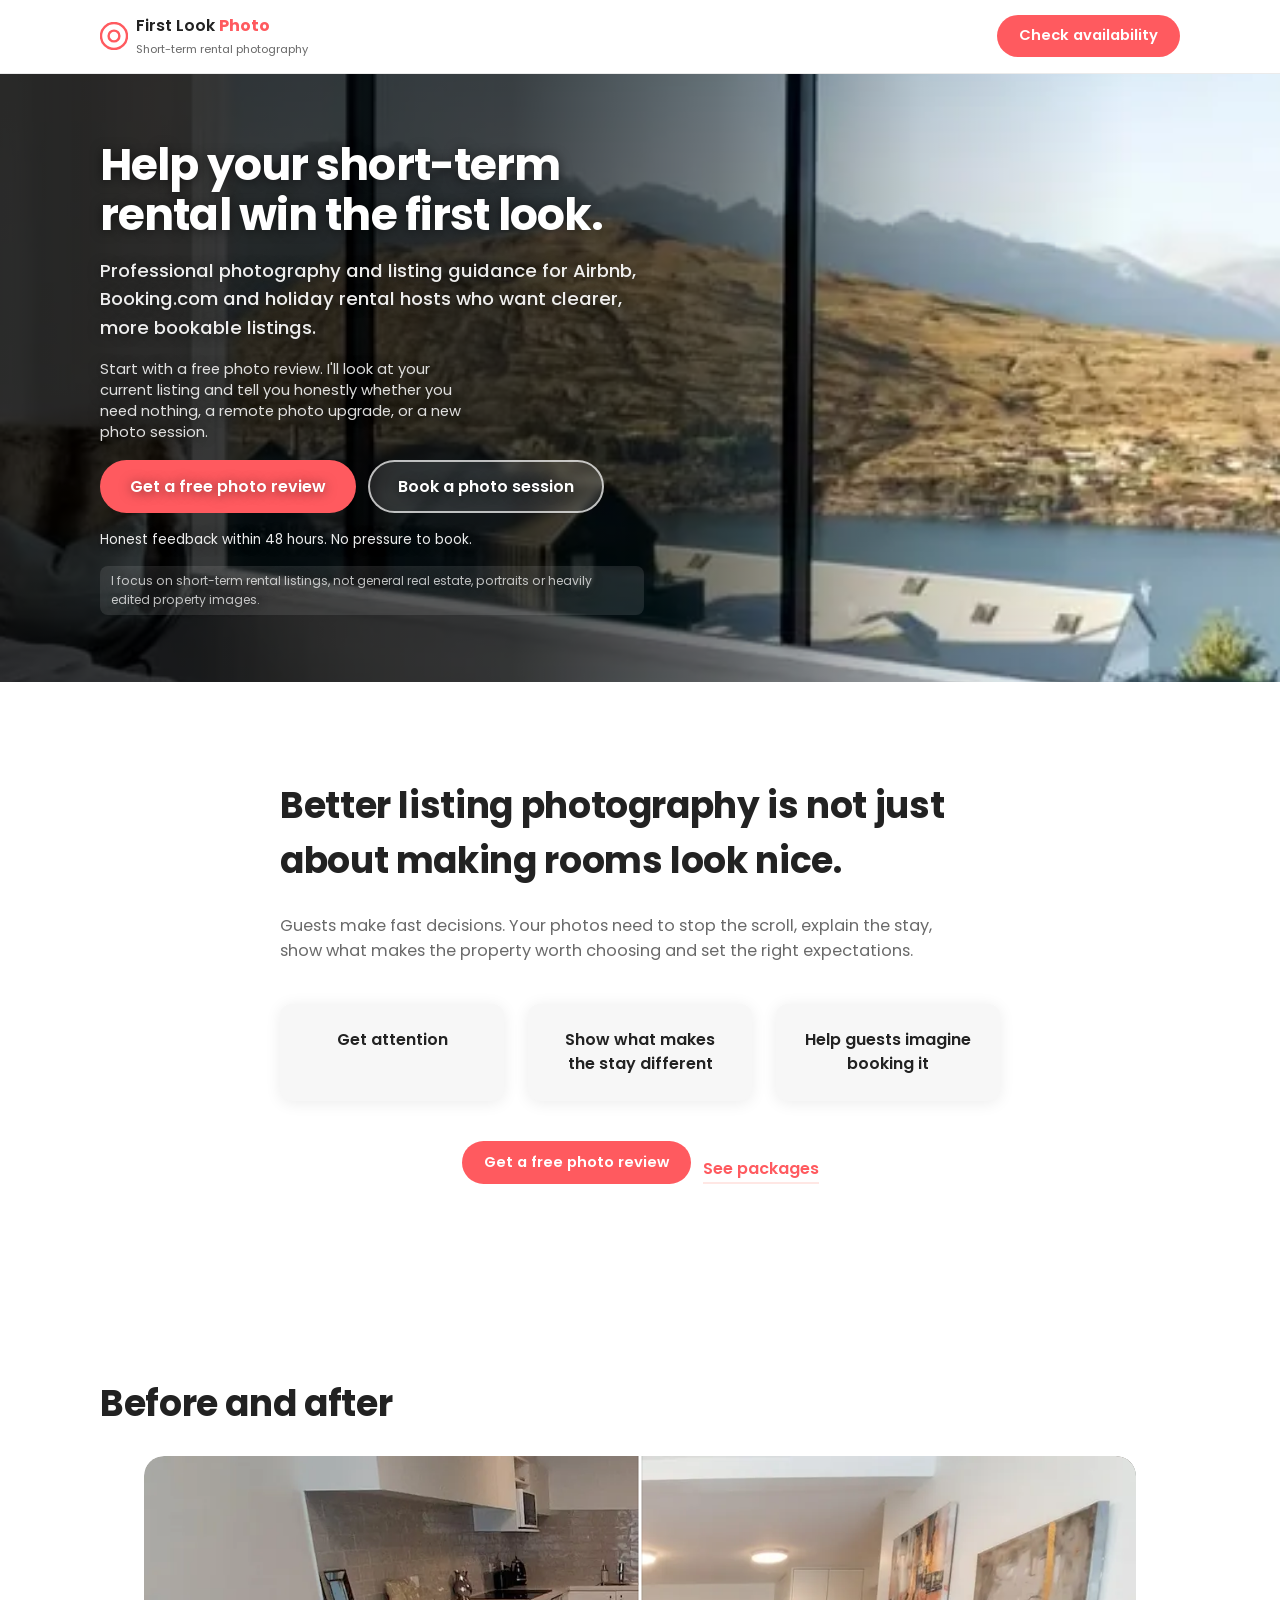
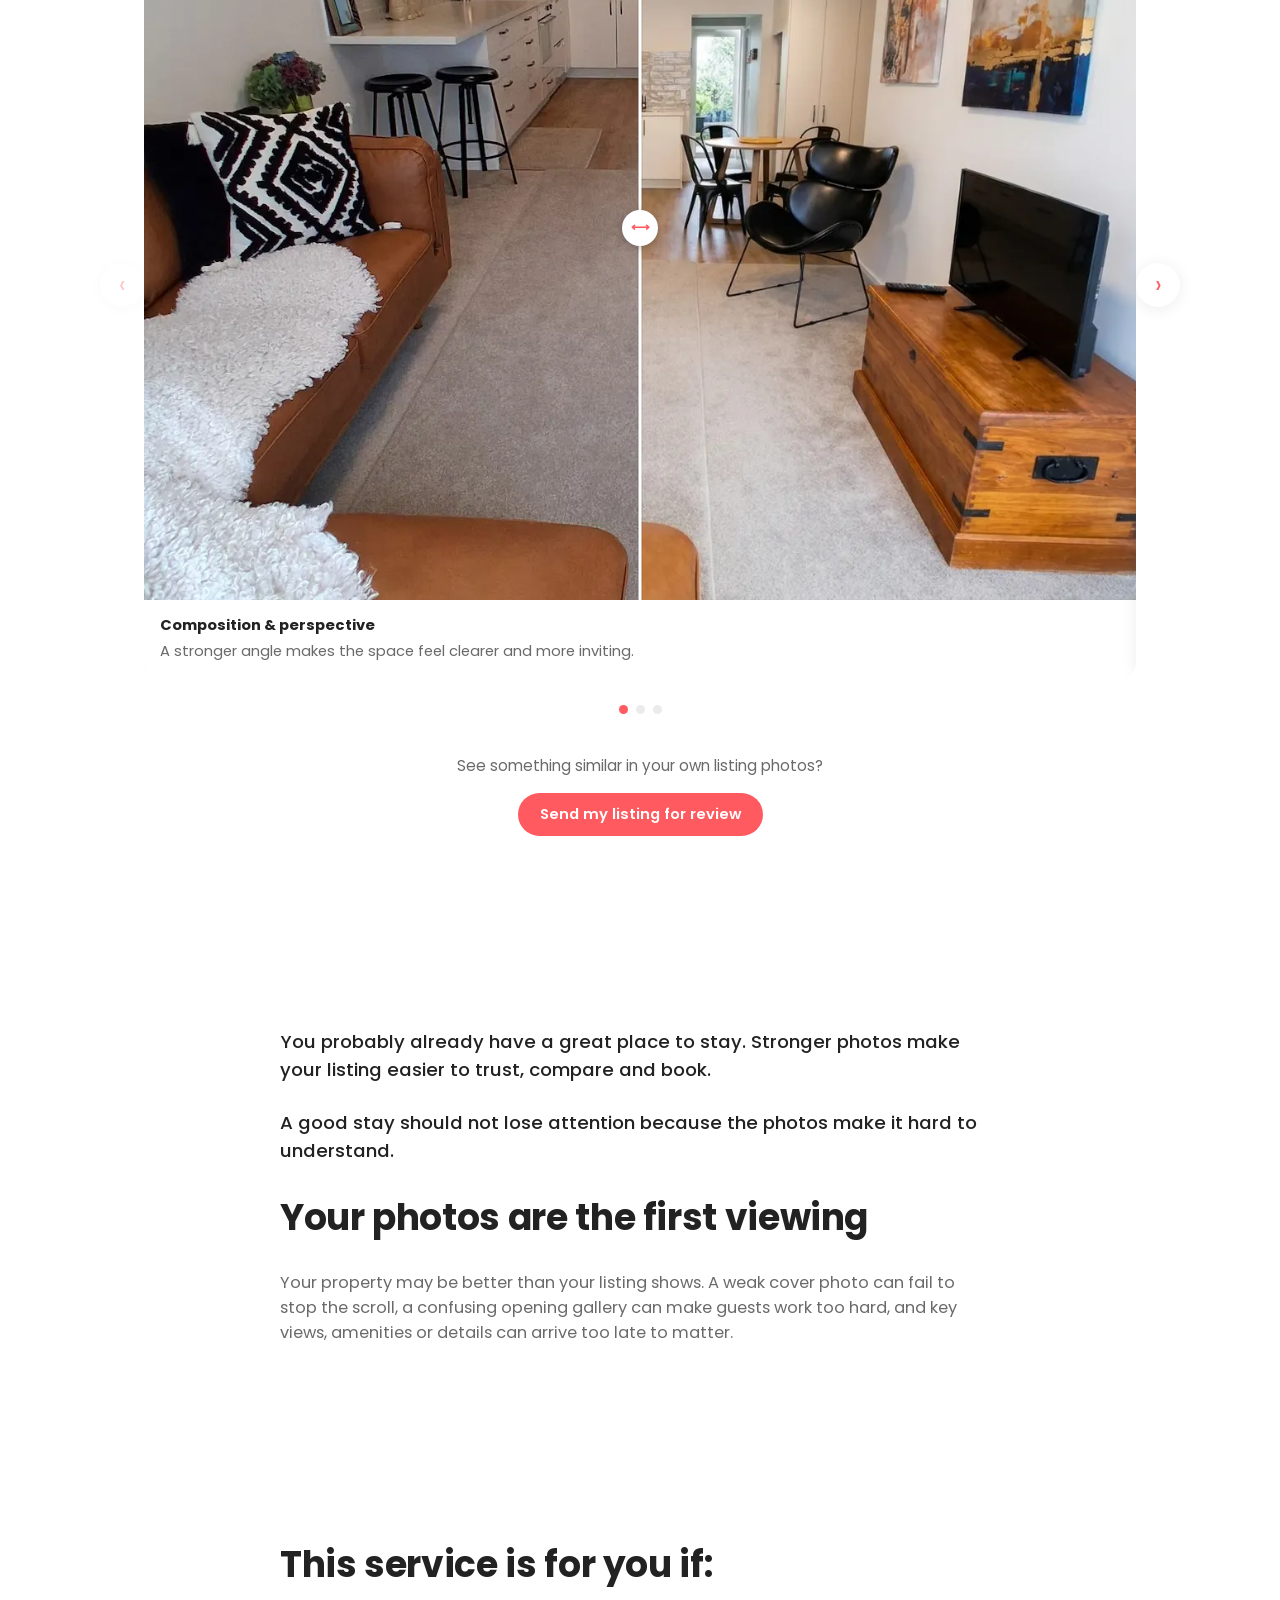
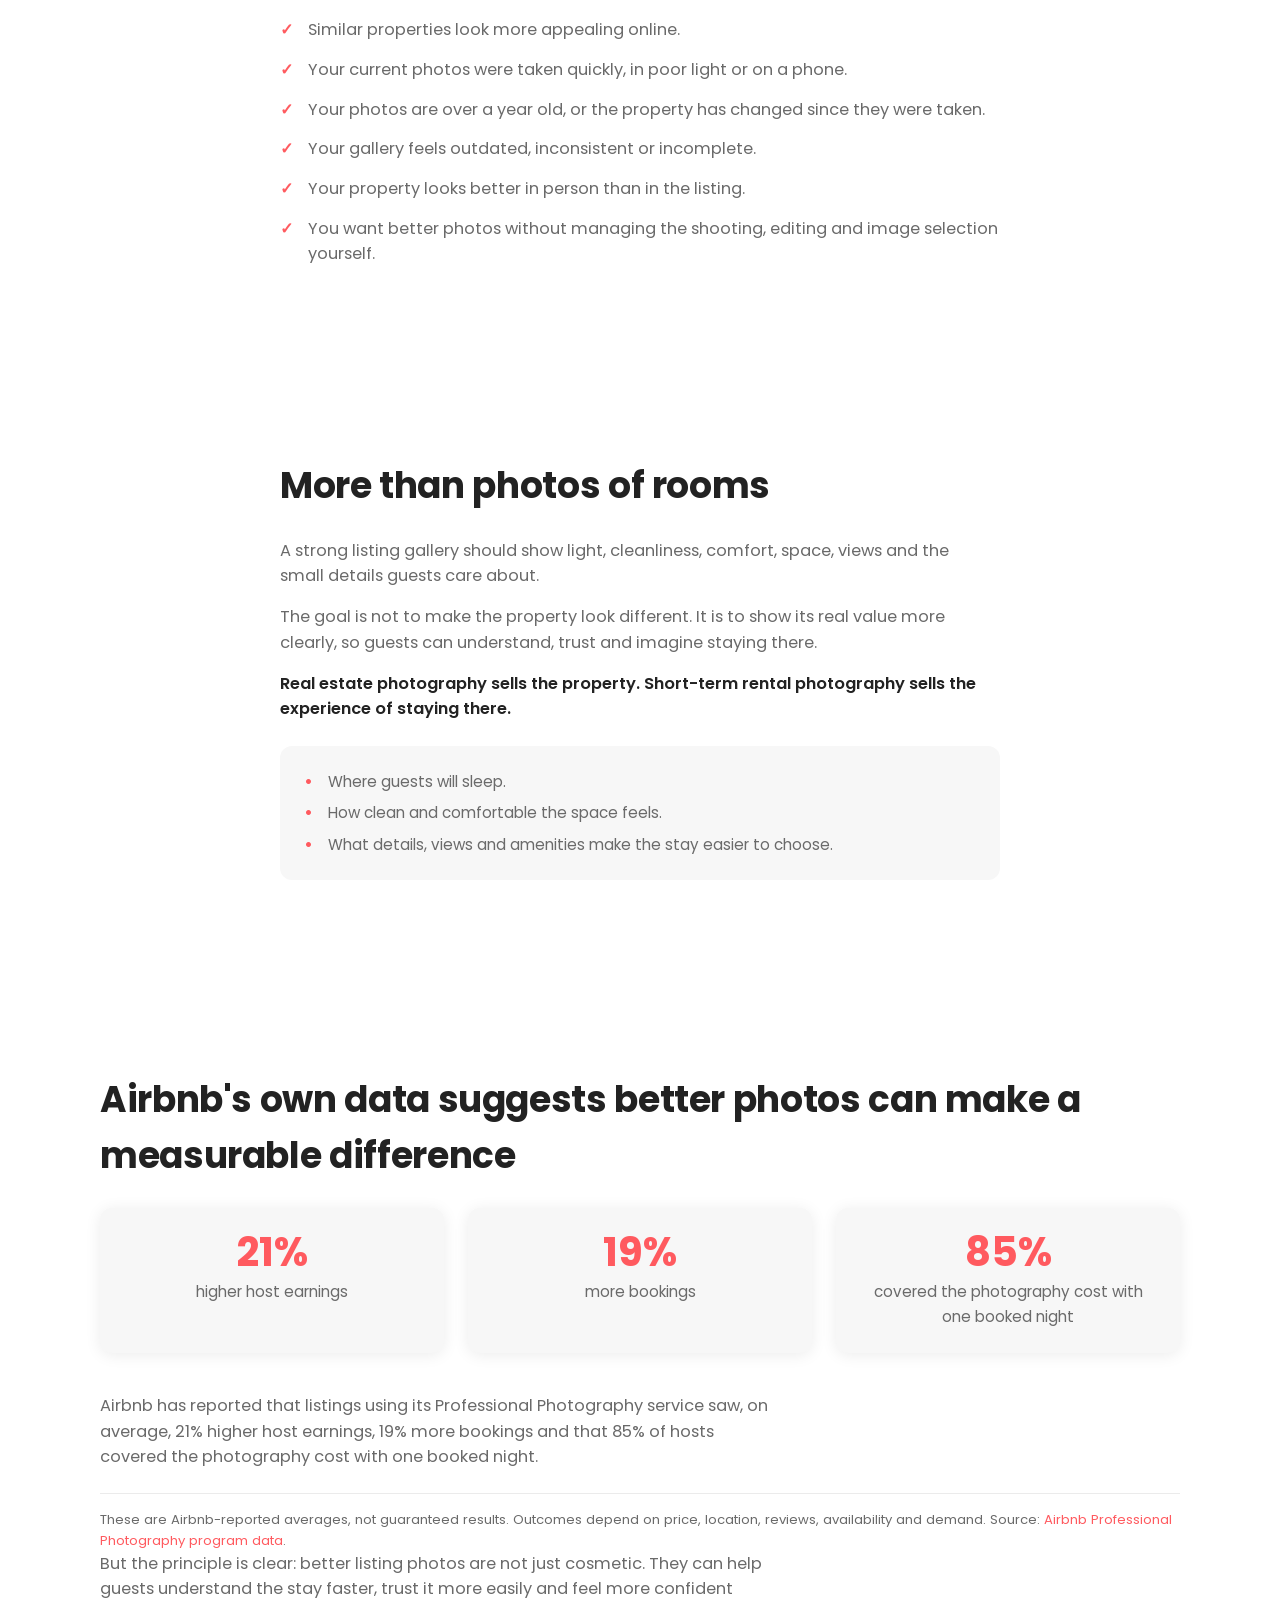
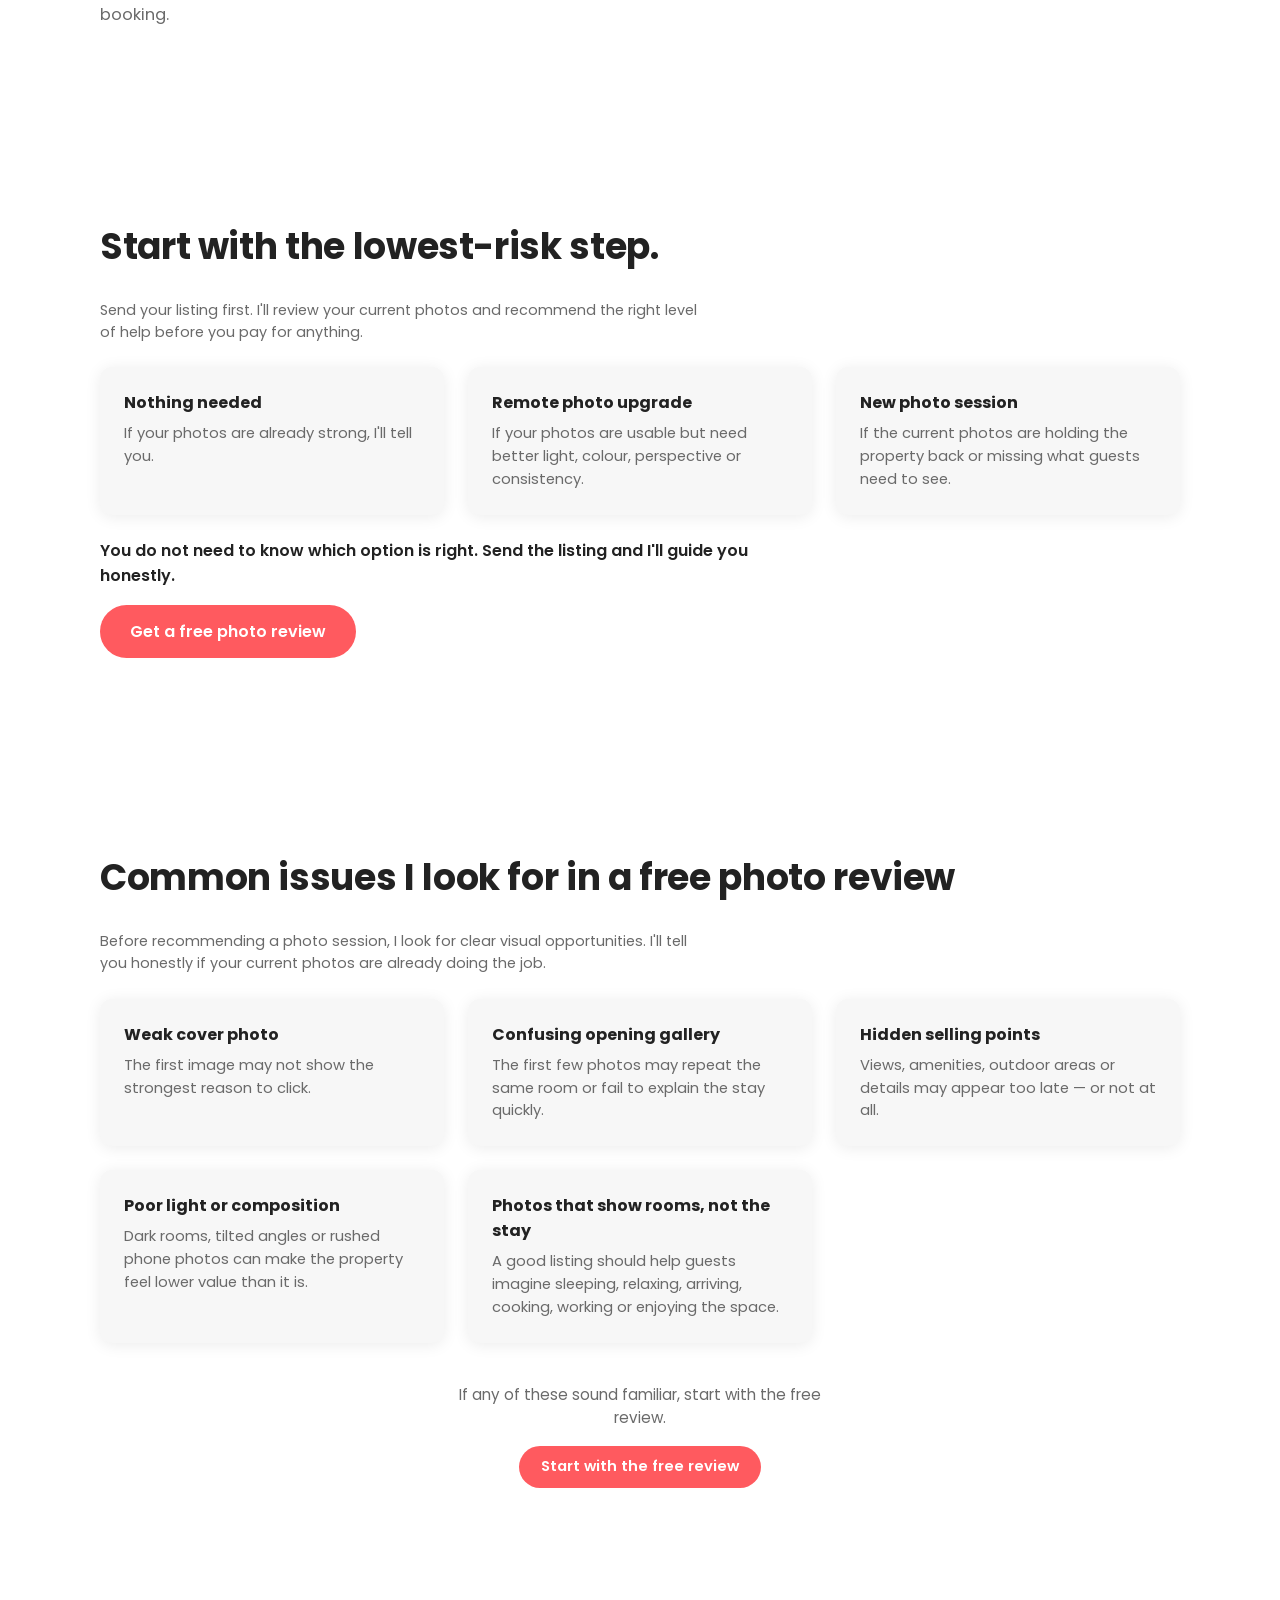
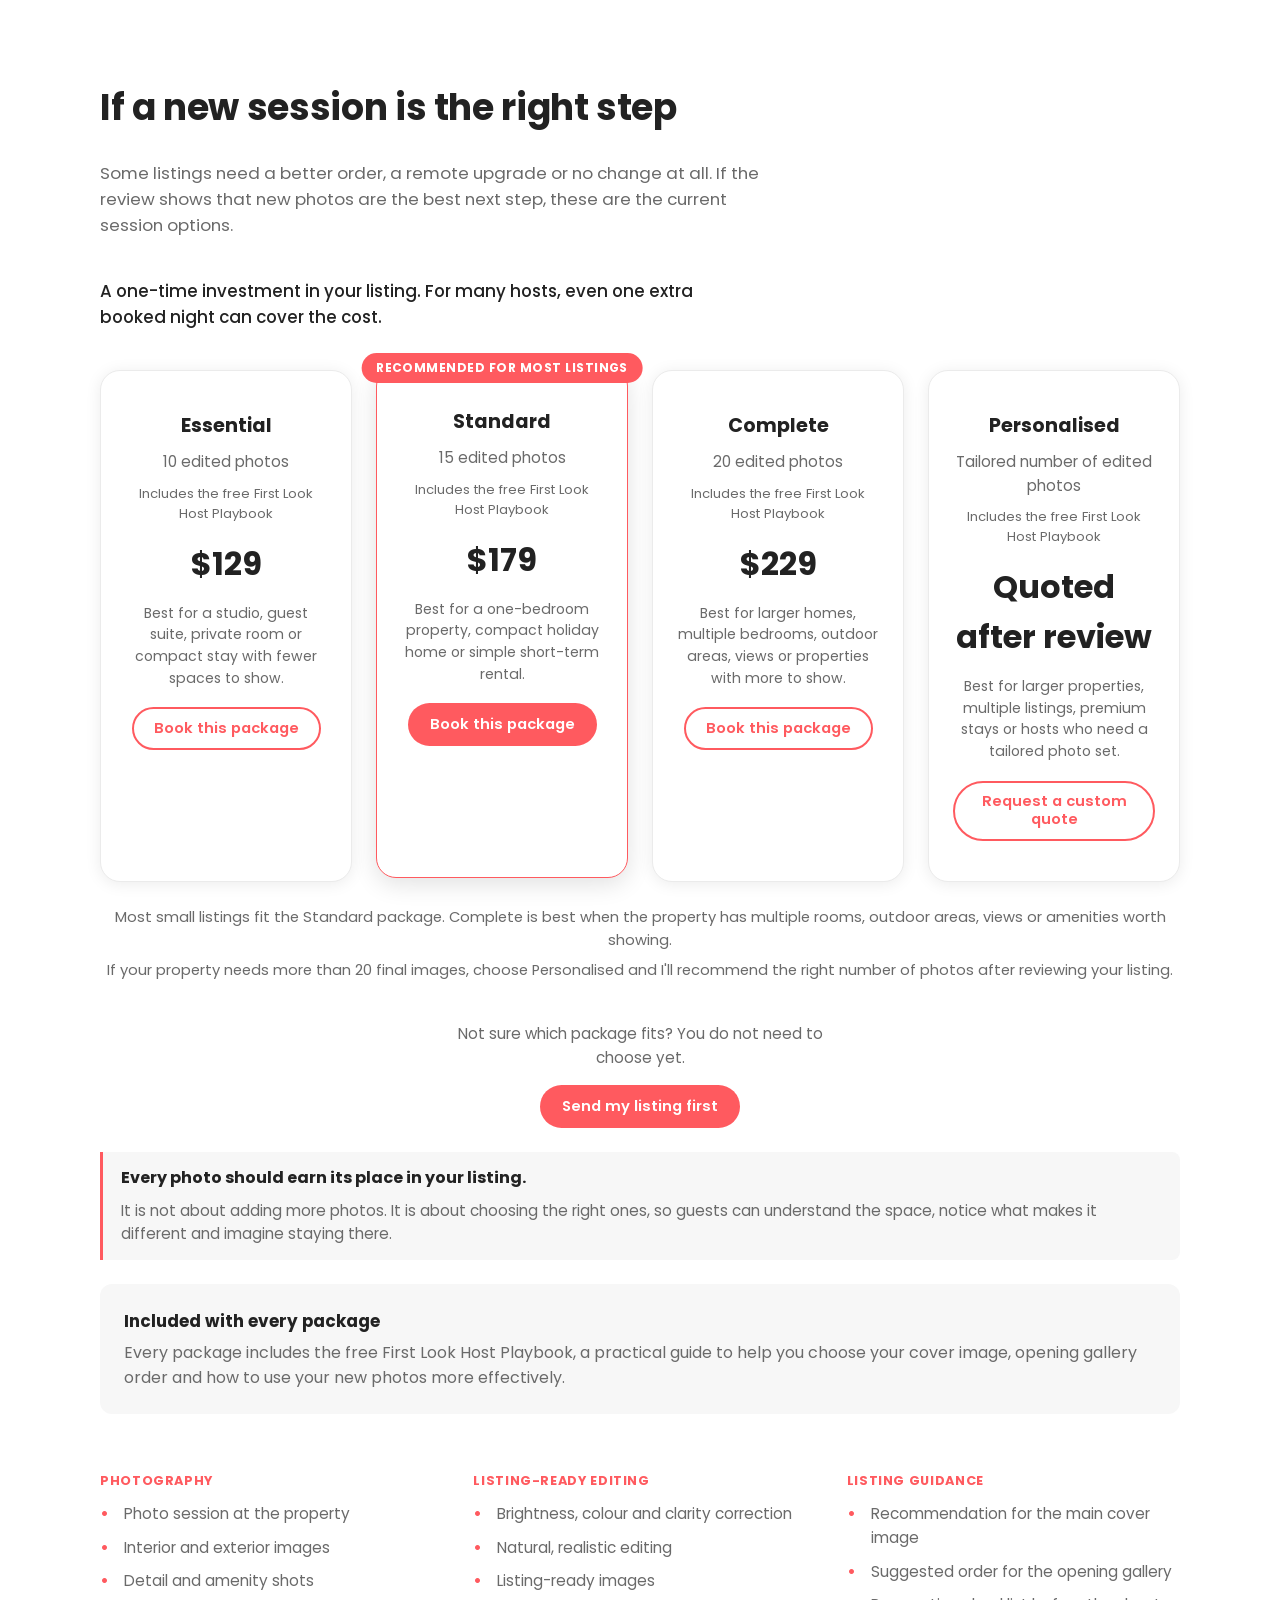
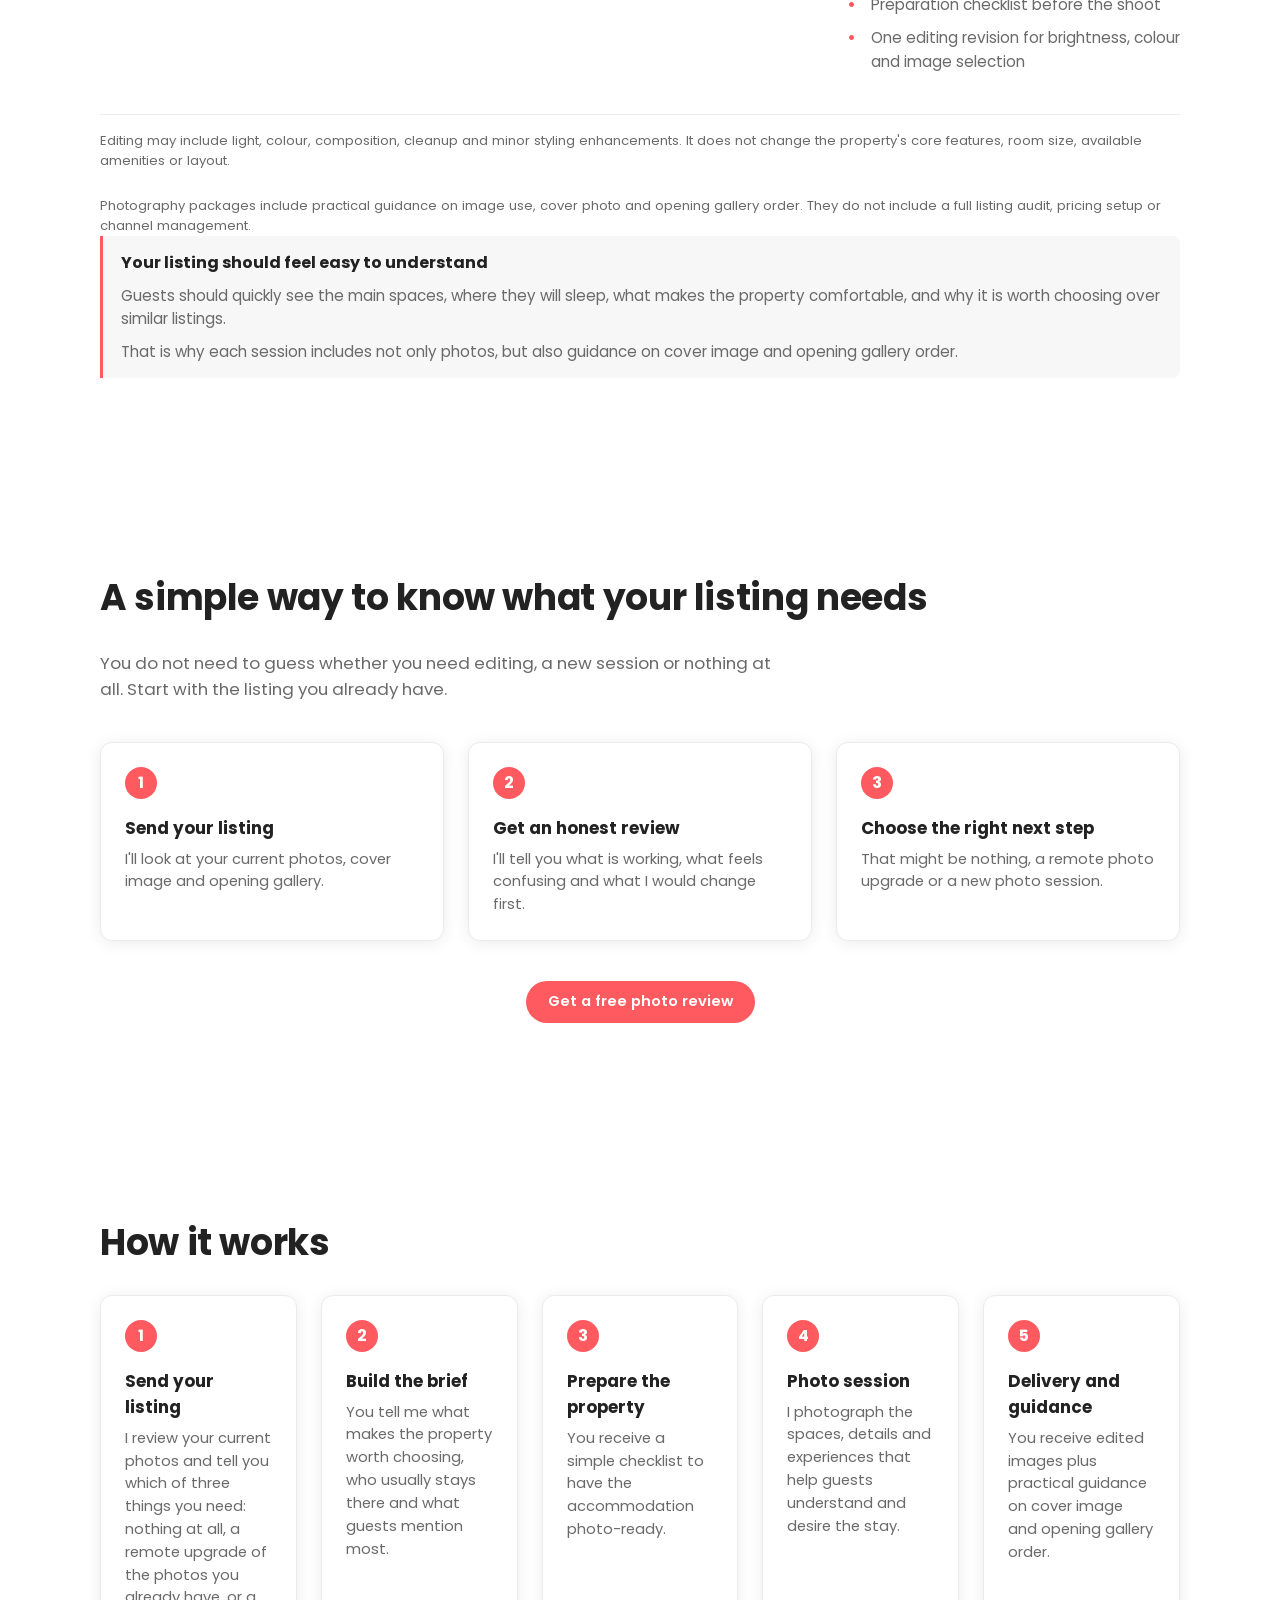
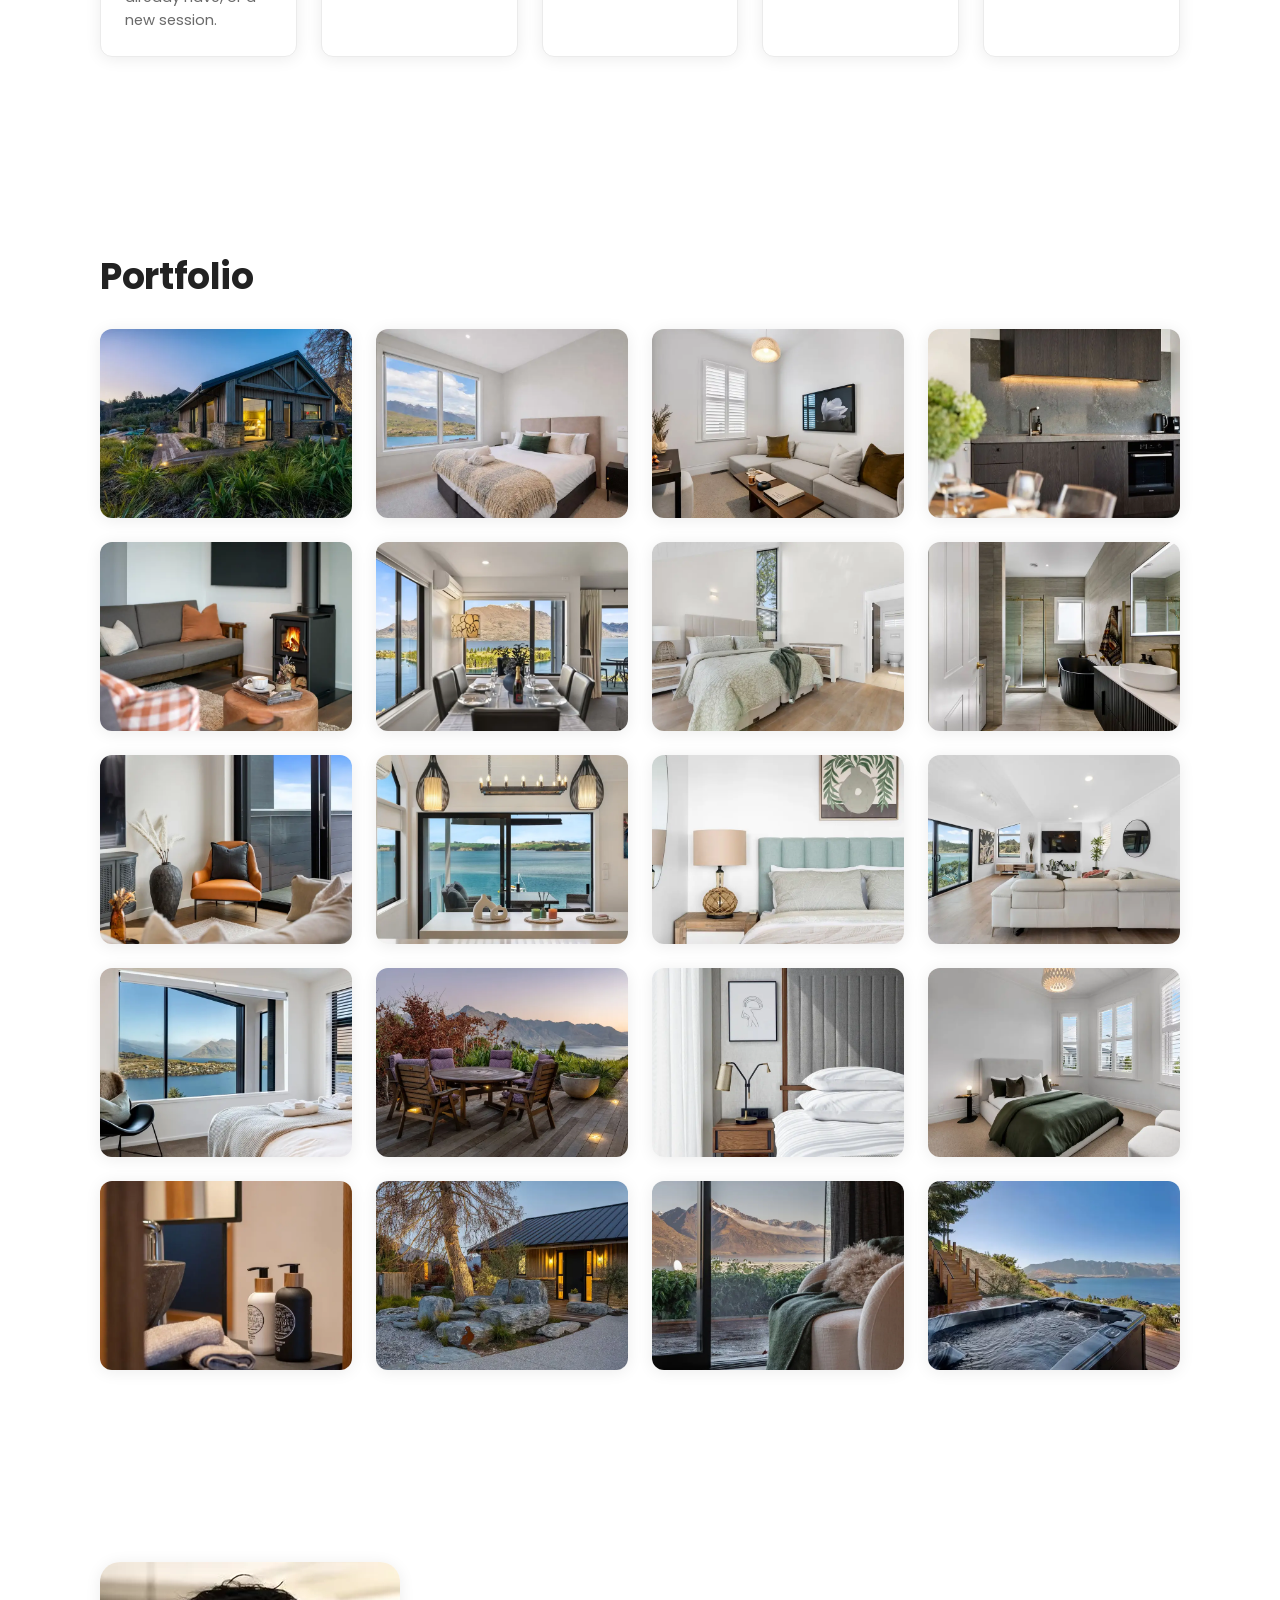
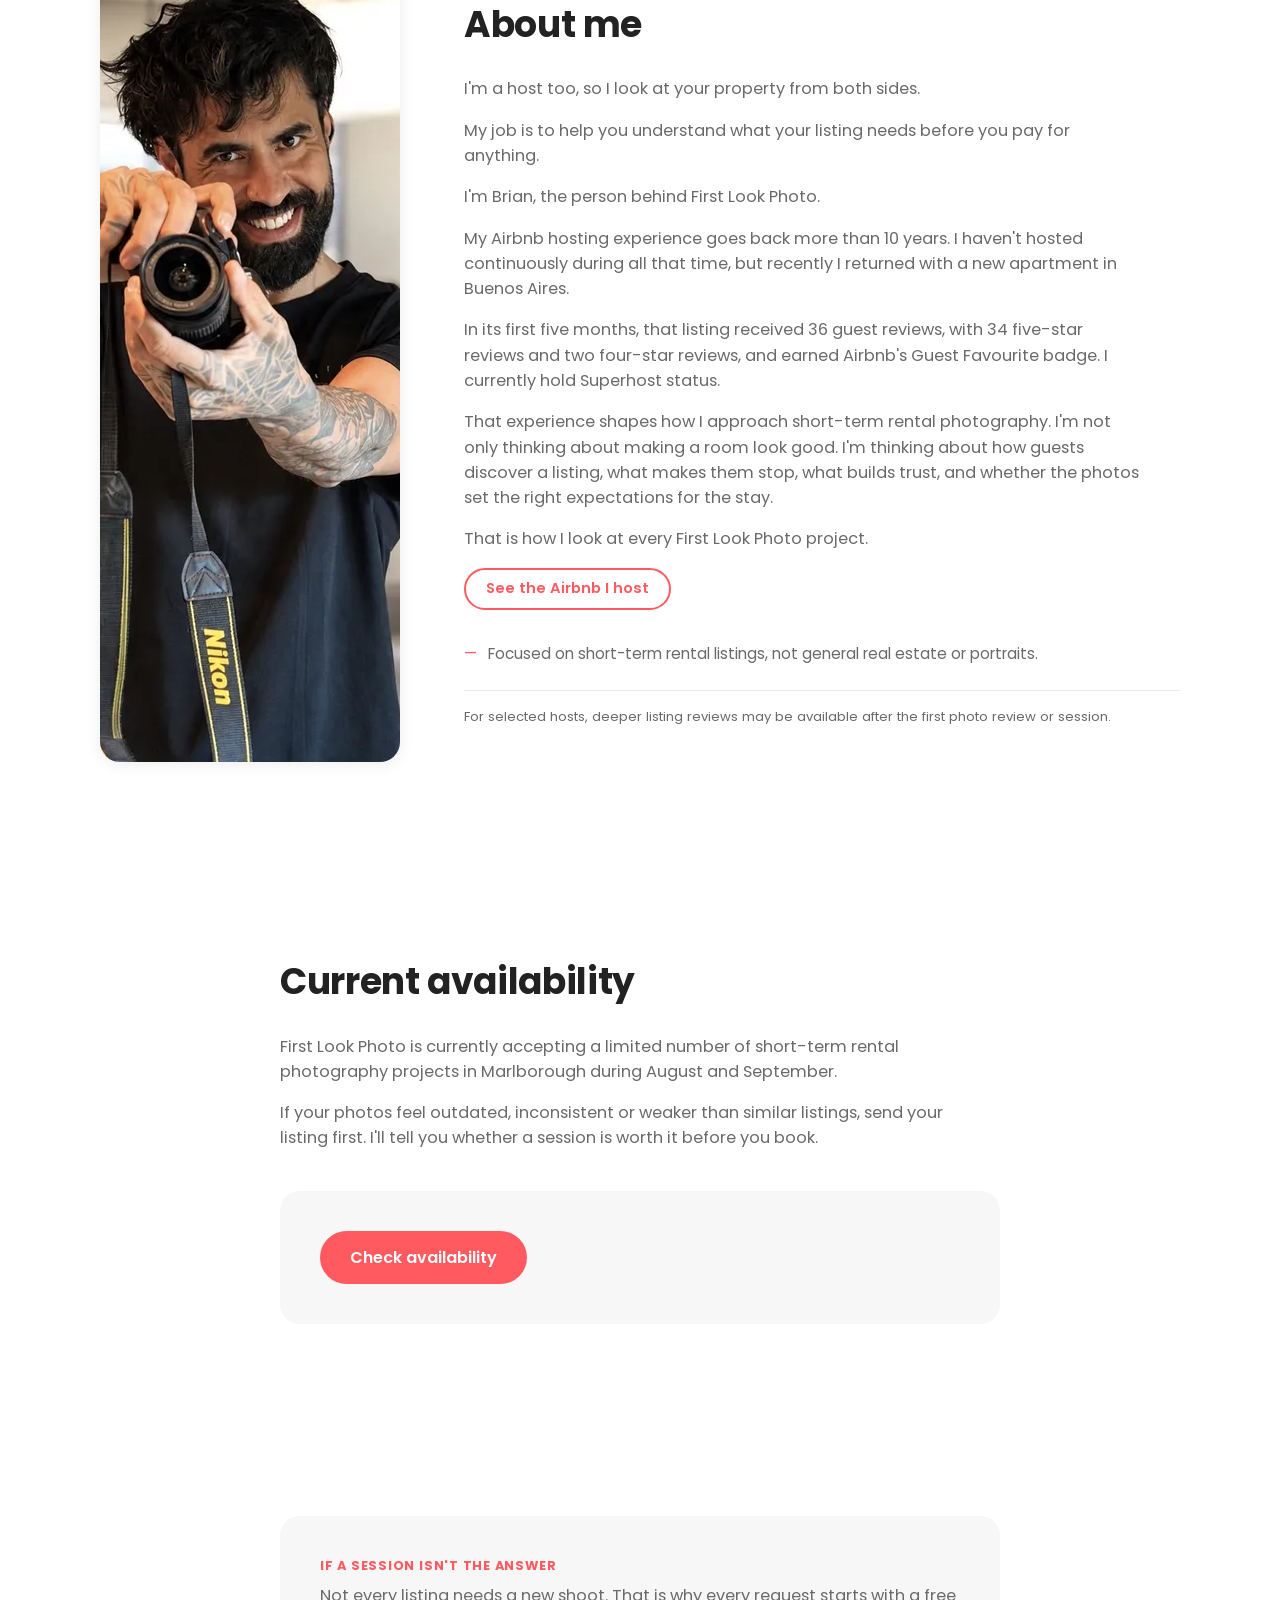
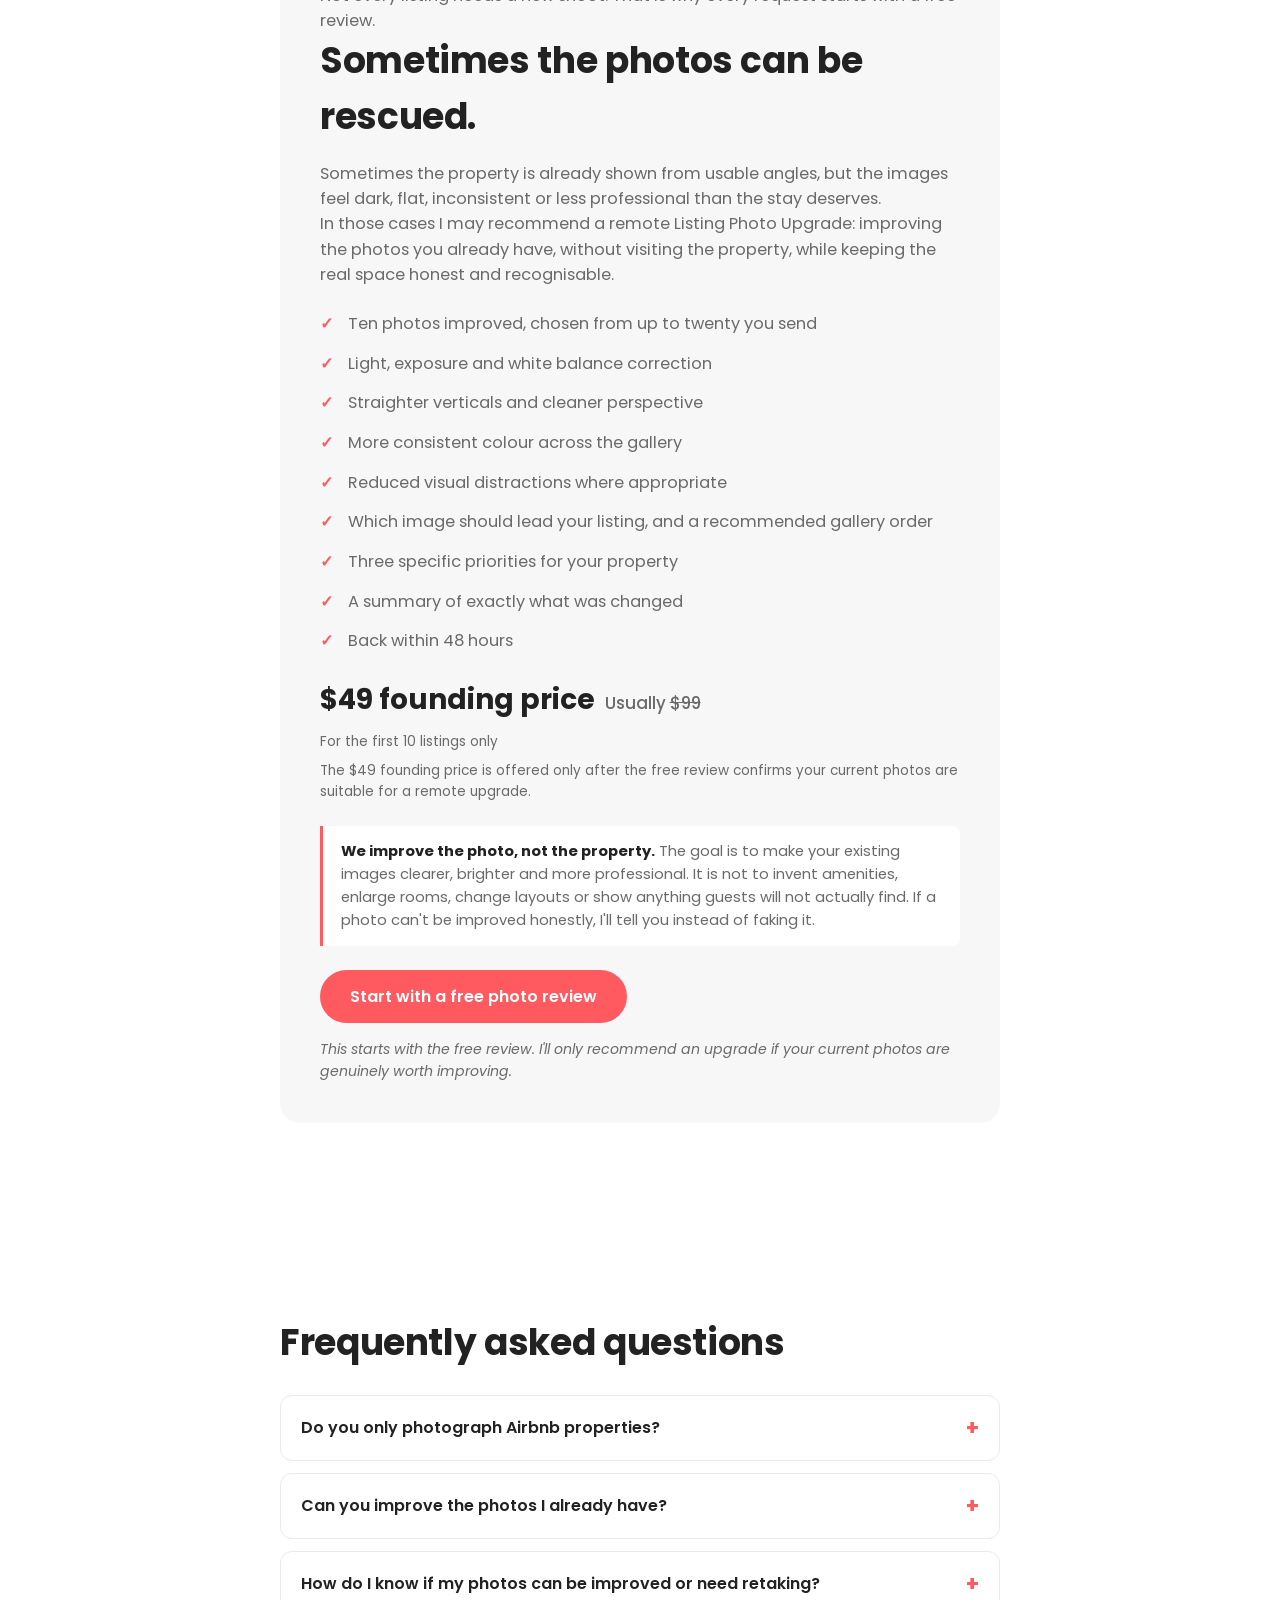
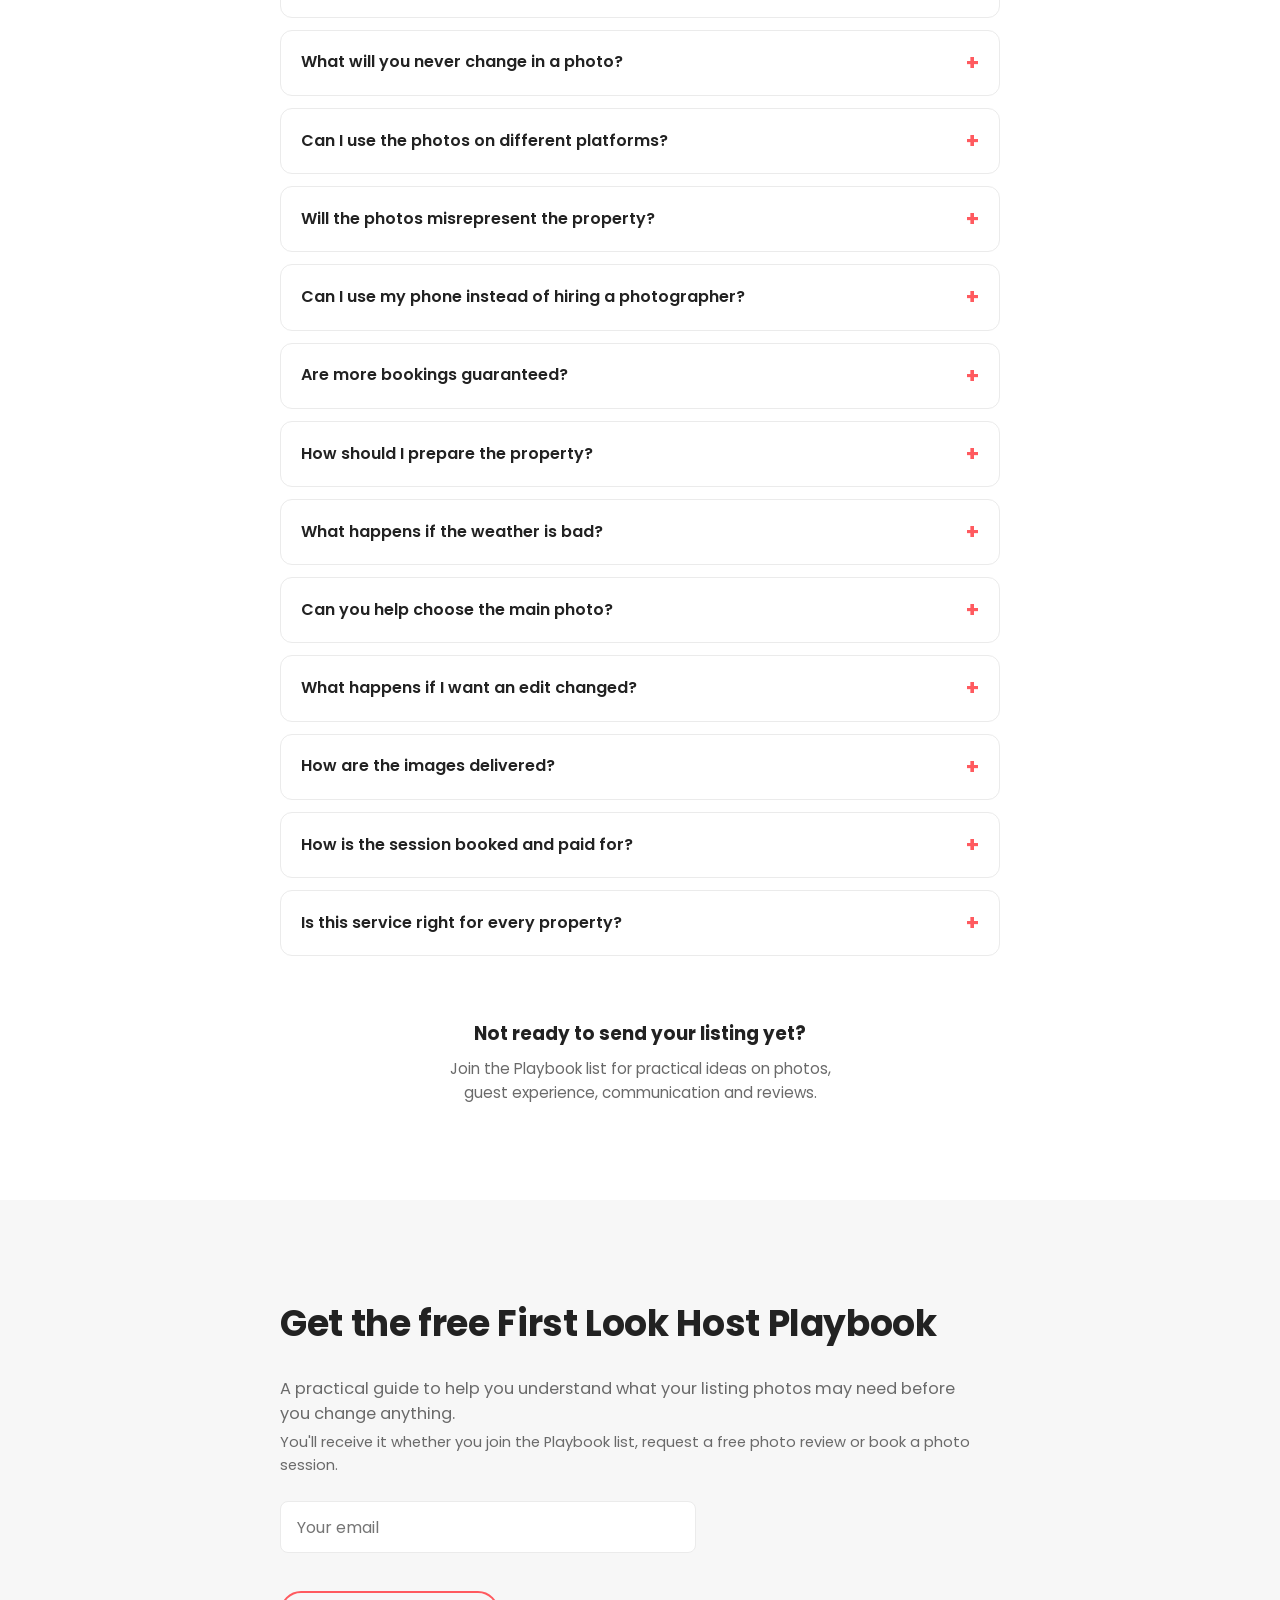
==== index.html @ 740123d0 "Clarify the Host Playbook offer across the page Reframes the Playbook section around what hosts actu" ====
<!DOCTYPE html>
<html lang="en">
<head>
<meta charset="UTF-8">
<meta name="viewport" content="width=device-width, initial-scale=1.0">
<title>First Look Photo · Short-term rental photography</title>
<meta name="description" content="Independent listing photography for Airbnb, Booking.com and short-term rental hosts in Picton and Blenheim. Send your listing for a free photo review.">

<link rel="icon" href="favicon.ico" sizes="any">
<link rel="icon" type="image/png" sizes="32x32" href="favicon-32x32.png">
<link rel="icon" type="image/png" sizes="16x16" href="favicon-16x16.png">
<link rel="apple-touch-icon" sizes="180x180" href="apple-touch-icon.png">

<link rel="preconnect" href="https://fonts.googleapis.com">
<link rel="preconnect" href="https://fonts.gstatic.com" crossorigin>
<link href="https://fonts.googleapis.com/css2?family=Poppins:wght@400;500;600;700&display=swap" rel="stylesheet">

<link rel="stylesheet" href="css/styles.css">
</head>
<body>

<a class="skip-link" href="#main">Skip to content</a>

<!-- =========================================
     1. HEADER
========================================= -->
<header class="site-header">
  <div class="container site-header__inner">
    <a href="#top" class="logo" aria-label="First Look Photo — home">
      <svg class="logo__mark" width="28" height="28" viewBox="0 0 28 28" aria-hidden="true">
        <circle cx="14" cy="14" r="13" fill="none" stroke="currentColor" stroke-width="2.4"/>
        <circle cx="14" cy="14" r="5.4" fill="none" stroke="currentColor" stroke-width="2.4"/>
      </svg>
      <span class="logo__stack">
        <span class="logo__text">First Look <strong>Photo</strong></span>
        <span class="logo__tagline">Short-term rental photography</span>
      </span>
      <!-- PLACEHOLDER: reemplazar por logo definitivo cuando esté listo -->
    </a>
    <a href="#contact" class="btn btn--primary btn--sm header-cta">Check availability</a>
  </div>
</header>

<main id="main">

<!-- =========================================
     2. HERO
========================================= -->
<section class="hero" id="top">
  <picture class="hero__bg">
    <!-- Phones get a taller crop of the same photo, so the view still reads
         instead of being squeezed out by the narrow viewport. -->
    <source
      media="(max-width: 899px)"
      type="image/webp"
      srcset="images/hero-mobile-507.webp 507w, images/hero-mobile-640.webp 640w"
      sizes="100vw">
    <source
      media="(max-width: 899px)"
      type="image/jpeg"
      srcset="images/hero-mobile-507.jpg 507w, images/hero-mobile-640.jpg 640w"
      sizes="100vw">
    <source
      type="image/webp"
      srcset="images/hero-desktop-800.webp 800w, images/hero-desktop-1152.webp 1152w"
      sizes="100vw">
    <img
      src="images/hero-desktop-1152.jpg"
      srcset="images/hero-desktop-800.jpg 800w, images/hero-desktop-1152.jpg 1152w"
      sizes="100vw"
      alt="Bedroom with layered pillows, looking out to a lake and snow-capped mountains"
      width="1152" height="576"
      loading="eager" fetchpriority="high" decoding="async"
      class="hero__bg-image">
  </picture>
  <div class="hero__overlay" aria-hidden="true"></div>

  <div class="container hero__inner">
    <div class="hero__copy">
      <h1>Help your short-term rental win the first look.</h1>
      <p class="hero__subtitle">Professional photography and listing guidance for Airbnb, Booking.com and holiday rental hosts who want clearer, more bookable listings.</p>
      <p class="hero__supporting">Start with a free photo review. I'll look at your current listing and tell you honestly whether you need nothing, a remote photo upgrade, or a new photo session.</p>
      <div class="hero__ctas">
        <div class="hero__cta-row">
          <a href="#contact" class="btn btn--primary btn--lg">Get a free photo review</a>
          <a href="#contact" class="btn btn--ghost btn--lg" data-intent-preselect>Book a photo session</a>
        </div>
      </div>
      <p class="hero__microcopy">Honest feedback within 48 hours. No pressure to book.</p>
      <p class="badge-specialisation">I focus on short-term rental listings, not general real estate, portraits or heavily edited property images.</p>
    </div>
  </div>
</section>

<!-- =========================================
     2B. METHODOLOGY
========================================= -->
<section class="section methodology" id="methodology">
  <div class="container container--narrow">
    <h2 class="section__title">Better listing photography is not just about making rooms look nice.</h2>
    <p class="section__body">Guests make fast decisions. Your photos need to stop the scroll, explain the stay, show what makes the property worth choosing and set the right expectations.</p>
    <div class="method-grid">
      <div class="method-card">Get attention</div>
      <div class="method-card">Show what makes the stay different</div>
      <div class="method-card">Help guests imagine booking it</div>
    </div>

    <div class="cta-bridge">
      <div class="cta-bridge__actions">
        <a href="#contact" class="btn btn--primary btn--sm">Get a free photo review</a>
        <a href="#pricing" class="link-cta">See packages</a>
      </div>
    </div>
  </div>
</section>

<!-- =========================================
     3. ANTES Y DESPUÉS
========================================= -->
<section class="section before-after" id="before-after">
  <div class="container">
    <h2 class="section__title">Before and after</h2>

    <div class="ba-carousel" data-ba-carousel>
      <div class="ba-carousel__viewport">
        <div class="ba-track">

          <div class="ba-slide">
            <figure class="ba-compare" data-ba-compare data-ba-start="50">
              <div class="ba-frame">
                <div class="ba-image ba-image--before">
                  <span class="ba-tag">Before</span>
                  <picture><source srcset="images/before-2.webp" type="image/webp"><img src="images/before-2.jpg" alt="Kitchen and living area before: an angled, cropped phone photo" width="1200" height="900" loading="lazy" decoding="async"></picture>
                </div>
                <div class="ba-image ba-image--after">
                  <span class="ba-tag">After</span>
                  <picture><source srcset="images/after-2.webp" type="image/webp"><img src="images/after-2.jpg" alt="Kitchen and living area after: a level, well-composed wide shot" width="1200" height="900" loading="lazy" decoding="async"></picture>
                </div>
                <button type="button" class="ba-handle" aria-label="Drag to compare before and after" role="slider" aria-valuemin="0" aria-valuemax="100" aria-valuenow="50" tabindex="0">
                  <span class="ba-handle__icon">⟷</span>
                </button>
              </div>
              <figcaption class="ba-caption"><strong>Composition &amp; perspective</strong>A stronger angle makes the space feel clearer and more inviting.</figcaption>
            </figure>
          </div>

          <div class="ba-slide">
            <figure class="ba-compare" data-ba-compare data-ba-start="50">
              <div class="ba-frame">
                <div class="ba-image ba-image--before">
                  <span class="ba-tag">Before</span>
                  <picture><source srcset="images/before-4.webp" type="image/webp"><img src="images/before-4.jpg" alt="Kitchen and hallway before: cluttered surfaces and personal items on display" width="1200" height="900" loading="lazy" decoding="async"></picture>
                </div>
                <div class="ba-image ba-image--after">
                  <span class="ba-tag">After</span>
                  <picture><source srcset="images/after-4.webp" type="image/webp"><img src="images/after-4.jpg" alt="Kitchen and hallway after: styled table setting and tidied surfaces" width="1200" height="900" loading="lazy" decoding="async"></picture>
                </div>
                <button type="button" class="ba-handle" aria-label="Drag to compare before and after" role="slider" aria-valuemin="0" aria-valuemax="100" aria-valuenow="50" tabindex="0">
                  <span class="ba-handle__icon">⟷</span>
                </button>
              </div>
              <figcaption class="ba-caption"><strong>Styling &amp; presentation</strong>Small details help guests imagine themselves in the space.</figcaption>
            </figure>
          </div>

          <div class="ba-slide">
            <figure class="ba-compare" data-ba-compare data-ba-start="50">
              <div class="ba-frame">
                <div class="ba-image ba-image--before">
                  <span class="ba-tag">Before</span>
                  <picture><source srcset="images/before-5.webp" type="image/webp"><img src="images/before-5.jpg" alt="Hallway before editing: warm, uneven colour cast" width="1200" height="900" loading="lazy" decoding="async"></picture>
                </div>
                <div class="ba-image ba-image--after">
                  <span class="ba-tag">After</span>
                  <picture><source srcset="images/after-5.webp" type="image/webp"><img src="images/after-5.jpg" alt="Hallway after editing: balanced light and natural colour" width="1200" height="900" loading="lazy" decoding="async"></picture>
                </div>
                <button type="button" class="ba-handle" aria-label="Drag to compare before and after" role="slider" aria-valuemin="0" aria-valuemax="100" aria-valuenow="50" tabindex="0">
                  <span class="ba-handle__icon">⟷</span>
                </button>
              </div>
              <figcaption class="ba-caption"><strong>Light, colour &amp; perspective</strong>Balanced light and cleaner lines create a brighter, more accurate image.</figcaption>
            </figure>
          </div>

        </div>
      </div>

      <button type="button" class="ba-carousel__arrow ba-carousel__arrow--prev" aria-label="Previous comparison">‹</button>
      <button type="button" class="ba-carousel__arrow ba-carousel__arrow--next" aria-label="Next comparison">›</button>

      <div class="ba-carousel__dots" role="tablist" aria-label="Before and after examples">
        <button type="button" class="ba-carousel__dot" role="tab" aria-selected="true" aria-label="Show comparison 1"></button>
        <button type="button" class="ba-carousel__dot" role="tab" aria-selected="false" aria-label="Show comparison 2"></button>
        <button type="button" class="ba-carousel__dot" role="tab" aria-selected="false" aria-label="Show comparison 3"></button>
      </div>
    </div>

    <div class="cta-bridge">
      <p class="cta-bridge__text">See something similar in your own listing photos?</p>
      <div class="cta-bridge__actions">
        <a href="#contact" class="btn btn--primary btn--sm">Send my listing for review</a>
      </div>
    </div>
  </div>
</section>

<!-- =========================================
     4. EL PROBLEMA
========================================= -->
<section class="section problem">
  <div class="container container--narrow">
    <p class="problem__intro">You probably already have a great place to stay. Stronger photos make your listing easier to trust, compare and book.</p>
    <p class="problem__intro">A good stay should not lose attention because the photos make it hard to understand.</p>
    <h2 class="section__title">Your photos are the first viewing</h2>
    <p class="section__body">Your property may be better than your listing shows. A weak cover photo can fail to stop the scroll, a confusing opening gallery can make guests work too hard, and key views, amenities or details can arrive too late to matter.</p>
  </div>
</section>

<!-- =========================================
     5. THIS SERVICE IS FOR YOU IF
========================================= -->
<section class="section fit-check">
  <div class="container container--narrow">
    <h2 class="section__title">This service is for you if:</h2>
    <ul class="check-list">
      <li>Similar properties look more appealing online.</li>
      <li>Your current photos were taken quickly, in poor light or on a phone.</li>
      <li>Your photos are over a year old, or the property has changed since they were taken.</li>
      <li>Your gallery feels outdated, inconsistent or incomplete.</li>
      <li>Your property looks better in person than in the listing.</li>
      <li>You want better photos without managing the shooting, editing and image selection yourself.</li>
    </ul>
  </div>
</section>

<!-- =========================================
     6. PROPUESTA VISUAL
========================================= -->
<section class="section value-prop">
  <div class="container container--narrow">
    <h2 class="section__title">More than photos of rooms</h2>
    <p class="section__body">A strong listing gallery should show light, cleanliness, comfort, space, views and the small details guests care about.</p>
    <p class="section__body">The goal is not to make the property look different. It is to show its real value more clearly, so guests can understand, trust and imagine staying there.</p>
    <p class="section__body value-prop__differentiator">Real estate photography sells the property. Short-term rental photography sells the experience of staying there.</p>
    <div class="value-prop__list-wrap">
      <ul class="value-prop__list">
        <li>Where guests will sleep.</li>
        <li>How clean and comfortable the space feels.</li>
        <li>What details, views and amenities make the stay easier to choose.</li>
      </ul>
    </div>
  </div>
</section>

<!-- =========================================
     7. DATOS OFICIALES DE AIRBNB
========================================= -->
<section class="section airbnb-data" id="airbnb-data">
  <div class="container">
    <h2 class="section__title">Airbnb's own data suggests better photos can make a measurable difference</h2>
    <div class="stats-grid">
      <div class="stat-card">
        <span class="stat-card__number">21%</span>
        <span class="stat-card__label">higher host earnings</span>
      </div>
      <div class="stat-card">
        <span class="stat-card__number">19%</span>
        <span class="stat-card__label">more bookings</span>
      </div>
      <div class="stat-card">
        <span class="stat-card__number">85%</span>
        <span class="stat-card__label">covered the photography cost with one booked night</span>
      </div>
    </div>
    <p class="section__body">Airbnb has reported that listings using its Professional Photography service saw, on average, 21% higher host earnings, 19% more bookings and that 85% of hosts covered the photography cost with one booked night.</p>
    <p class="disclaimer">These are Airbnb-reported averages, not guaranteed results. Outcomes depend on price, location, reviews, availability and demand. Source: <a href="https://www.airbnb.com/e/pro-photography" target="_blank" rel="noopener noreferrer">Airbnb Professional Photography program data</a>.</p>
    <p class="section__body">But the principle is clear: better listing photos are not just cosmetic. They can help guests understand the stay faster, trust it more easily and feel more confident booking.</p>
  </div>
</section>

<!-- =========================================
     7B. START WITH THE LOWEST-RISK STEP
========================================= -->
<section class="section decision-path">
  <div class="container">
    <h2 class="section__title">Start with the lowest-risk step.</h2>
    <p class="issues__note">Send your listing first. I'll review your current photos and recommend the right level of help before you pay for anything.</p>

    <div class="issues-grid">
      <div class="issue-card">
        <h3 class="issue-card__title">Nothing needed</h3>
        <p class="issue-card__body">If your photos are already strong, I'll tell you.</p>
      </div>
      <div class="issue-card">
        <h3 class="issue-card__title">Remote photo upgrade</h3>
        <p class="issue-card__body">If your photos are usable but need better light, colour, perspective or consistency.</p>
      </div>
      <div class="issue-card">
        <h3 class="issue-card__title">New photo session</h3>
        <p class="issue-card__body">If the current photos are holding the property back or missing what guests need to see.</p>
      </div>
    </div>

    <p class="decision-path__closing">You do not need to know which option is right. Send the listing and I'll guide you honestly.</p>
    <a href="#contact" class="btn btn--primary btn--lg">Get a free photo review</a>
  </div>
</section>

<!-- =========================================
     7C. COMMON ISSUES
========================================= -->
<section class="section issues" id="issues">
  <div class="container">
    <h2 class="section__title">Common issues I look for in a free photo review</h2>
    <p class="issues__note">Before recommending a photo session, I look for clear visual opportunities. I'll tell you honestly if your current photos are already doing the job.</p>
    <div class="issues-grid">
      <div class="issue-card">
        <h3 class="issue-card__title">Weak cover photo</h3>
        <p class="issue-card__body">The first image may not show the strongest reason to click.</p>
      </div>
      <div class="issue-card">
        <h3 class="issue-card__title">Confusing opening gallery</h3>
        <p class="issue-card__body">The first few photos may repeat the same room or fail to explain the stay quickly.</p>
      </div>
      <div class="issue-card">
        <h3 class="issue-card__title">Hidden selling points</h3>
        <p class="issue-card__body">Views, amenities, outdoor areas or details may appear too late — or not at all.</p>
      </div>
      <div class="issue-card">
        <h3 class="issue-card__title">Poor light or composition</h3>
        <p class="issue-card__body">Dark rooms, tilted angles or rushed phone photos can make the property feel lower value than it is.</p>
      </div>
      <div class="issue-card">
        <h3 class="issue-card__title">Photos that show rooms, not the stay</h3>
        <p class="issue-card__body">A good listing should help guests imagine sleeping, relaxing, arriving, cooking, working or enjoying the space.</p>
      </div>
    </div>

    <div class="cta-bridge">
      <p class="cta-bridge__text">If any of these sound familiar, start with the free review.</p>
      <div class="cta-bridge__actions">
        <a href="#contact" class="btn btn--primary btn--sm">Start with the free review</a>
      </div>
    </div>
  </div>
</section>

<!-- =========================================
     8. PAQUETES Y PRECIOS
========================================= -->
<section class="section pricing" id="pricing">
  <div class="container">
    <h2 class="section__title">If a new session is the right step</h2>
    <p class="section__lead">Some listings need a better order, a remote upgrade or no change at all. If the review shows that new photos are the best next step, these are the current session options.</p>
    <p class="pricing__investment-note">A one-time investment in your listing. For many hosts, even one extra booked night can cover the cost.</p>

    <div class="pricing-grid">
      <div class="price-card">
        <h3 class="price-card__name">Essential</h3>
        <p class="price-card__photos">10 edited photos</p>
        <p class="price-card__playbook-note">Includes the free First Look Host Playbook</p>
        <p class="price-card__price">$129</p>
        <p class="price-card__best-for">Best for a studio, guest suite, private room or compact stay with fewer spaces to show.</p>
        <a href="#contact" class="btn btn--outline btn--sm" data-package="Essential, 10 photos ($129)">Book this package</a>
      </div>

      <div class="price-card price-card--featured">
        <span class="price-card__ribbon">Recommended for most listings</span>
        <h3 class="price-card__name">Standard</h3>
        <p class="price-card__photos">15 edited photos</p>
        <p class="price-card__playbook-note">Includes the free First Look Host Playbook</p>
        <p class="price-card__price">$179</p>
        <p class="price-card__best-for">Best for a one-bedroom property, compact holiday home or simple short-term rental.</p>
        <a href="#contact" class="btn btn--primary btn--sm" data-package="Standard, 15 photos ($179)">Book this package</a>
      </div>

      <div class="price-card">
        <h3 class="price-card__name">Complete</h3>
        <p class="price-card__photos">20 edited photos</p>
        <p class="price-card__playbook-note">Includes the free First Look Host Playbook</p>
        <p class="price-card__price">$229</p>
        <p class="price-card__best-for">Best for larger homes, multiple bedrooms, outdoor areas, views or properties with more to show.</p>
        <a href="#contact" class="btn btn--outline btn--sm" data-package="Complete, 20 photos ($229)">Book this package</a>
      </div>

      <div class="price-card">
        <h3 class="price-card__name">Personalised</h3>
        <p class="price-card__photos">Tailored number of edited photos</p>
        <p class="price-card__playbook-note">Includes the free First Look Host Playbook</p>
        <p class="price-card__price">Quoted after review</p>
        <p class="price-card__best-for">Best for larger properties, multiple listings, premium stays or hosts who need a tailored photo set.</p>
        <a href="#contact" class="btn btn--outline btn--sm" data-package="Personalised, quoted after review">Request a custom quote</a>
      </div>
    </div>

    <p class="pricing__package-guide">Most small listings fit the Standard package. Complete is best when the property has multiple rooms, outdoor areas, views or amenities worth showing.</p>
    <p class="pricing__package-guide">If your property needs more than 20 final images, choose Personalised and I'll recommend the right number of photos after reviewing your listing.</p>

    <div class="cta-bridge">
      <p class="cta-bridge__text">Not sure which package fits? You do not need to choose yet.</p>
      <div class="cta-bridge__actions">
        <a href="#contact" class="btn btn--primary btn--sm">Send my listing first</a>
      </div>
    </div>

    <div class="pricing-note pricing-note--photos">
      <h3 class="pricing-note__title">Every photo should earn its place in your listing.</h3>
      <p>It is not about adding more photos. It is about choosing the right ones, so guests can understand the space, notice what makes it different and imagine staying there.</p>
    </div>

    <div class="bonus-block">
      <h3 class="bonus-block__title">Included with every package</h3>
      <p class="bonus-block__body">Every package includes the free First Look Host Playbook, a practical guide to help you choose your cover image, opening gallery order and how to use your new photos more effectively.</p>
    </div>

    <div class="deliverables">
      <div class="deliverables__group">
        <h4 class="deliverables__group-title">Photography</h4>
        <ul class="deliverables__list">
          <li>Photo session at the property</li>
          <li>Interior and exterior images</li>
          <li>Detail and amenity shots</li>
        </ul>
      </div>
      <div class="deliverables__group">
        <h4 class="deliverables__group-title">Listing-ready editing</h4>
        <ul class="deliverables__list">
          <li>Brightness, colour and clarity correction</li>
          <li>Natural, realistic editing</li>
          <li>Listing-ready images</li>
        </ul>
      </div>
      <div class="deliverables__group">
        <h4 class="deliverables__group-title">Listing guidance</h4>
        <ul class="deliverables__list">
          <li>Recommendation for the main cover image</li>
          <li>Suggested order for the opening gallery</li>
          <li>Preparation checklist before the shoot</li>
          <li>One editing revision for brightness, colour and image selection</li>
        </ul>
      </div>
    </div>

    <p class="disclaimer pricing__editing-disclaimer">Editing may include light, colour, composition, cleanup and minor styling enhancements. It does not change the property's core features, room size, available amenities or layout.</p>
    <p class="disclaimer">Photography packages include practical guidance on image use, cover photo and opening gallery order. They do not include a full listing audit, pricing setup or channel management.</p>

    <div class="pricing-note">
      <h3 class="pricing-note__title">Your listing should feel easy to understand</h3>
      <p>Guests should quickly see the main spaces, where they will sleep, what makes the property comfortable, and why it is worth choosing over similar listings.</p>
      <p>That is why each session includes not only photos, but also guidance on cover image and opening gallery order.</p>
    </div>
  </div>
</section>

<!-- =========================================
     8B. SIMPLE PLAN
========================================= -->
<section class="section section--tight simple-plan">
  <div class="container">
    <h2 class="section__title">A simple way to know what your listing needs</h2>
    <p class="section__lead">You do not need to guess whether you need editing, a new session or nothing at all. Start with the listing you already have.</p>

    <ol class="process-list simple-plan-list">
      <li class="process-step">
        <span class="process-step__number">1</span>
        <h3 class="process-step__title">Send your listing</h3>
        <p class="process-step__body">I'll look at your current photos, cover image and opening gallery.</p>
      </li>
      <li class="process-step">
        <span class="process-step__number">2</span>
        <h3 class="process-step__title">Get an honest review</h3>
        <p class="process-step__body">I'll tell you what is working, what feels confusing and what I would change first.</p>
      </li>
      <li class="process-step">
        <span class="process-step__number">3</span>
        <h3 class="process-step__title">Choose the right next step</h3>
        <p class="process-step__body">That might be nothing, a remote photo upgrade or a new photo session.</p>
      </li>
    </ol>

    <div class="cta-bridge">
      <div class="cta-bridge__actions">
        <a href="#contact" class="btn btn--primary btn--sm">Get a free photo review</a>
      </div>
    </div>
  </div>
</section>

<!-- =========================================
     9. CÓMO FUNCIONA
========================================= -->
<section class="section process">
  <div class="container">
    <h2 class="section__title">How it works</h2>
    <ol class="process-list">
      <li class="process-step">
        <span class="process-step__number">1</span>
        <h3 class="process-step__title">Send your listing</h3>
        <p class="process-step__body">I review your current photos and tell you which of three things you need: nothing at all, a remote upgrade of the photos you already have, or a new session.</p>
      </li>
      <li class="process-step">
        <span class="process-step__number">2</span>
        <h3 class="process-step__title">Build the brief</h3>
        <p class="process-step__body">You tell me what makes the property worth choosing, who usually stays there and what guests mention most.</p>
      </li>
      <li class="process-step">
        <span class="process-step__number">3</span>
        <h3 class="process-step__title">Prepare the property</h3>
        <p class="process-step__body">You receive a simple checklist to have the accommodation photo-ready.</p>
      </li>
      <li class="process-step">
        <span class="process-step__number">4</span>
        <h3 class="process-step__title">Photo session</h3>
        <p class="process-step__body">I photograph the spaces, details and experiences that help guests understand and desire the stay.</p>
      </li>
      <li class="process-step">
        <span class="process-step__number">5</span>
        <h3 class="process-step__title">Delivery and guidance</h3>
        <p class="process-step__body">You receive edited images plus practical guidance on cover image and opening gallery order.</p>
      </li>
    </ol>
  </div>
</section>

<!-- =========================================
     10. PORTFOLIO / GALERÍA
========================================= -->
<section class="section portfolio" id="portfolio">
  <div class="container">
    <h2 class="section__title">Portfolio</h2>
    <div class="portfolio-grid">
      <div class="portfolio-item portfolio-item--mobile-first"><picture><source srcset="images/portfolio-01.webp" type="image/webp"><img src="images/portfolio-01.jpg" alt="Modern lakeside cabin exterior at dusk, with warm interior lighting and a stone-based deck" width="800" height="600" loading="lazy" decoding="async"></picture></div>
      <div class="portfolio-item portfolio-item--mobile-first"><picture><source srcset="images/portfolio-02.webp" type="image/webp"><img src="images/portfolio-02.jpg" alt="Bedroom with a bay window overlooking the lake and mountains, styled with a knit throw and folded towels" width="800" height="600" loading="lazy" decoding="async"></picture></div>
      <div class="portfolio-item portfolio-item--mobile-first"><picture><source srcset="images/portfolio-03.webp" type="image/webp"><img src="images/portfolio-03.jpg" alt="Bright living room featuring framed botanical artwork above a light grey sectional" width="800" height="600" loading="lazy" decoding="async"></picture></div>
      <div class="portfolio-item portfolio-item--mobile-first"><picture><source srcset="images/portfolio-04.webp" type="image/webp"><img src="images/portfolio-04.jpg" alt="Kitchen counter with dark cabinetry, stone splashback and under-cabinet lighting" width="800" height="600" loading="lazy" decoding="async"></picture></div>
      <div class="portfolio-item"><picture><source srcset="images/portfolio-05.webp" type="image/webp"><img src="images/portfolio-05.jpg" alt="Living room with a wood burner, leather ottoman and layered textures around the fireplace" width="800" height="600" loading="lazy" decoding="async"></picture></div>
      <div class="portfolio-item"><picture><source srcset="images/portfolio-06.webp" type="image/webp"><img src="images/portfolio-06.jpg" alt="Dining table set for two with lake and mountain views through floor-to-ceiling windows" width="800" height="600" loading="lazy" decoding="async"></picture></div>
      <div class="portfolio-item"><picture><source srcset="images/portfolio-07.webp" type="image/webp"><img src="images/portfolio-07.jpg" alt="Bedroom with sage green bedding, tall windows and an ensuite bathroom" width="800" height="600" loading="lazy" decoding="async"></picture></div>
      <div class="portfolio-item portfolio-item--mobile-first"><picture><source srcset="images/portfolio-08.webp" type="image/webp"><img src="images/portfolio-08.jpg" alt="Bathroom with a freestanding black tub, brass fixtures and a walk-in shower" width="800" height="600" loading="lazy" decoding="async"></picture></div>
      <div class="portfolio-item"><picture><source srcset="images/portfolio-09.webp" type="image/webp"><img src="images/portfolio-09.jpg" alt="Corner reading nook with a leather armchair and dried pampas grass beside a sliding glass door" width="800" height="600" loading="lazy" decoding="async"></picture></div>
      <div class="portfolio-item"><picture><source srcset="images/portfolio-10.webp" type="image/webp"><img src="images/portfolio-10.jpg" alt="Kitchen island framed by pendant lighting, with sea and hillside views beyond" width="800" height="600" loading="lazy" decoding="async"></picture></div>
      <div class="portfolio-item portfolio-item--mobile-first"><picture><source srcset="images/portfolio-11.webp" type="image/webp"><img src="images/portfolio-11.jpg" alt="Headboard detail with a botanical print and woven bedside lamp" width="800" height="600" loading="lazy" decoding="async"></picture></div>
      <div class="portfolio-item"><picture><source srcset="images/portfolio-12.webp" type="image/webp"><img src="images/portfolio-12.jpg" alt="Open-plan living room with floor-to-ceiling glass doors framing the sea and native bush" width="800" height="600" loading="lazy" decoding="async"></picture></div>
      <div class="portfolio-item"><picture><source srcset="images/portfolio-13.webp" type="image/webp"><img src="images/portfolio-13.jpg" alt="Bedroom with a picture window framing the lake and mountains, dressed with folded towels" width="800" height="600" loading="lazy" decoding="async"></picture></div>
      <div class="portfolio-item portfolio-item--mobile-first"><picture><source srcset="images/portfolio-14.webp" type="image/webp"><img src="images/portfolio-14.jpg" alt="Outdoor dining setting on a deck overlooking mountains and a lake at sunset" width="800" height="600" loading="lazy" decoding="async"></picture></div>
      <div class="portfolio-item"><picture><source srcset="images/portfolio-15.webp" type="image/webp"><img src="images/portfolio-15.jpg" alt="Bedside table with a brass lamp beneath a framed line-art print" width="800" height="600" loading="lazy" decoding="async"></picture></div>
      <div class="portfolio-item"><picture><source srcset="images/portfolio-16.webp" type="image/webp"><img src="images/portfolio-16.jpg" alt="Corner bedroom with tall windows, wood flooring and a fringed throw" width="800" height="600" loading="lazy" decoding="async"></picture></div>
      <div class="portfolio-item"><picture><source srcset="images/portfolio-17.webp" type="image/webp"><img src="images/portfolio-17.jpg" alt="Bathroom vanity detail with stone basin, folded towels and eco-friendly amenities" width="800" height="600" loading="lazy" decoding="async"></picture></div>
      <div class="portfolio-item"><picture><source srcset="images/portfolio-18.webp" type="image/webp"><img src="images/portfolio-18.jpg" alt="Modern home exterior at dusk, framed by native landscaping and a boulder garden" width="800" height="600" loading="lazy" decoding="async"></picture></div>
      <div class="portfolio-item"><picture><source srcset="images/portfolio-19.webp" type="image/webp"><img src="images/portfolio-19.jpg" alt="Living room armchair with a green throw, looking out to mountain and lake views" width="800" height="600" loading="lazy" decoding="async"></picture></div>
      <div class="portfolio-item portfolio-item--mobile-first"><picture><source srcset="images/portfolio-20.webp" type="image/webp"><img src="images/portfolio-20.jpg" alt="Outdoor hot tub on a deck with sweeping lake and mountain views" width="800" height="600" loading="lazy" decoding="async"></picture></div>
    </div>
    <button type="button" class="btn btn--outline btn--sm portfolio-reveal" data-portfolio-reveal>See more portfolio photos</button>
  </div>
</section>

<!-- =========================================
     11. ABOUT ME
========================================= -->
<section class="section about">
  <div class="container about__inner">
    <div class="about__media">
      <picture><source srcset="images/about-photographer.webp" type="image/webp"><img src="images/about-photographer.jpg" alt="Brian, the photographer behind First Look Photo, holding a camera and smiling" width="800" height="800" loading="lazy" decoding="async" class="about__photo"></picture>
    </div>
    <div class="about__copy">
      <h2 class="section__title">About me</h2>
      <p class="section__body">I'm a host too, so I look at your property from both sides.</p>
      <p class="section__body">My job is to help you understand what your listing needs before you pay for anything.</p>
      <p class="section__body">I'm Brian, the person behind First Look Photo.</p>
      <p class="section__body">My Airbnb hosting experience goes back more than 10 years. I haven't hosted continuously during all that time, but recently I returned with a new apartment in Buenos Aires.</p>
      <p class="section__body">In its first five months, that listing received 36 guest reviews, with 34 five-star reviews and two four-star reviews, and earned Airbnb's Guest Favourite badge. I currently hold Superhost status.</p>
      <p class="section__body">That experience shapes how I approach short-term rental photography. I'm not only thinking about making a room look good. I'm thinking about how guests discover a listing, what makes them stop, what builds trust, and whether the photos set the right expectations for the stay.</p>
      <p class="section__body">That is how I look at every First Look Photo project.</p>
      <a href="https://airbnb.com/h/ritualurbano" target="_blank" rel="noopener noreferrer" class="btn btn--outline btn--sm about__airbnb-link">See the Airbnb I host</a>
      <ul class="authority-list">
        <li>Focused on short-term rental listings, not general real estate or portraits.</li>
      </ul>

      <p class="disclaimer about__extra-note">For selected hosts, deeper listing reviews may be available after the first photo review or session.</p>
    </div>
  </div>
</section>

<!-- =========================================
     13. OFERTA LOCAL LIMITADA
========================================= -->
<section class="section offer">
  <div class="container container--narrow">
    <h2 class="section__title">Current availability</h2>
    <p class="section__body">First Look Photo is currently accepting a limited number of short-term rental photography projects in Marlborough during August and September.</p>
    <p class="section__body">If your photos feel outdated, inconsistent or weaker than similar listings, send your listing first. I'll tell you whether a session is worth it before you book.</p>

    <div class="low-risk-block">
      <a href="#contact" class="btn btn--primary btn--lg" data-intent-preselect>Check availability</a>
    </div>
  </div>
</section>

<!-- =========================================
     13B. REMOTE UPGRADE
========================================= -->
<section class="section upgrade" id="upgrade">
  <div class="container container--narrow">
    <div class="upgrade-box">
      <p class="upgrade-box__eyebrow">If a session isn't the answer</p>
      <p class="section__body">Not every listing needs a new shoot. That is why every request starts with a free review.</p>
      <h2 class="section__title">Sometimes the photos can be rescued.</h2>
      <p class="section__body">Sometimes the property is already shown from usable angles, but the images feel dark, flat, inconsistent or less professional than the stay deserves.</p>
      <p class="section__body">In those cases I may recommend a remote Listing Photo Upgrade: improving the photos you already have, without visiting the property, while keeping the real space honest and recognisable.</p>

      <ul class="check-list upgrade-box__list">
        <li>Ten photos improved, chosen from up to twenty you send</li>
        <li>Light, exposure and white balance correction</li>
        <li>Straighter verticals and cleaner perspective</li>
        <li>More consistent colour across the gallery</li>
        <li>Reduced visual distractions where appropriate</li>
        <li>Which image should lead your listing, and a recommended gallery order</li>
        <li>Three specific priorities for your property</li>
        <li>A summary of exactly what was changed</li>
        <li>Back within 48 hours</li>
      </ul>

      <div class="upgrade-box__price-row">
        <span class="upgrade-box__price">$49 founding price</span>
        <span class="upgrade-box__price-was">Usually <span class="upgrade-box__price-was-amount">$99</span></span>
        <span class="upgrade-box__price-note">For the first 10 listings only</span>
      </div>
      <p class="upgrade-box__price-condition">The $49 founding price is offered only after the free review confirms your current photos are suitable for a remote upgrade.</p>

      <div class="upgrade-box__promise">
        <p><strong>We improve the photo, not the property.</strong> The goal is to make your existing images clearer, brighter and more professional. It is not to invent amenities, enlarge rooms, change layouts or show anything guests will not actually find. If a photo can't be improved honestly, I'll tell you instead of faking it.</p>
      </div>

      <a href="#contact" class="btn btn--primary btn--lg">Start with a free photo review</a>
      <p class="upgrade-box__final-note">This starts with the free review. I'll only recommend an upgrade if your current photos are genuinely worth improving.</p>
    </div>
  </div>
</section>

<!-- =========================================
     14. FAQ
========================================= -->
<section class="section faq" id="faq">
  <div class="container container--narrow">
    <h2 class="section__title">Frequently asked questions</h2>

    <div class="faq-list">
      <details class="faq-item">
        <summary>Do you only photograph Airbnb properties?</summary>
        <p>No. Suitable for Booking.com, holiday homes, guest houses, B&amp;Bs, direct booking websites.</p>
      </details>
      <details class="faq-item">
        <summary>Can you improve the photos I already have?</summary>
        <p>Sometimes, yes. If your current photos have enough quality, resolution and accurate information, they may be suitable for a remote Listing Photo Upgrade. This can improve light, colour, perspective, consistency and overall presentation without needing a new photo session. It starts with the free review, because I need to see the photos before I can tell you whether they're worth improving.</p>
      </details>
      <details class="faq-item">
        <summary>How do I know if my photos can be improved or need retaking?</summary>
        <p>It comes down to one question: is the information in the file? A dark photo usually has detail hiding in the shadows, so it can be recovered. A photo that isn't sharp doesn't have those edges anywhere, so it can't. And a room that was never photographed doesn't exist in any file. The free review tells you which of those you're dealing with, before you spend anything.</p>
      </details>
      <details class="faq-item">
        <summary>What will you never change in a photo?</summary>
        <p>I don't add or remove permanent features, enlarge rooms, move walls or windows, create fake views, add amenities the property doesn't have, hide damage or wear, or change the number of beds. Editing and AI-assisted tools can speed up correction, but every image is reviewed by a person before it reaches you. They are not permission to change what the property is.</p>
      </details>
      <details class="faq-item">
        <summary>Can I use the photos on different platforms?</summary>
        <p>Yes. You can use the delivered photos for your short-term rental listing on Airbnb, Booking.com, Vrbo, direct booking websites and related social media, without restriction.</p>
      </details>
      <details class="faq-item">
        <summary>Will the photos misrepresent the property?</summary>
        <p>No. Editing is used to improve the presentation of the listing while keeping the property's essential features accurate.</p>
        <p>Editing and AI-assisted enhancements may be used to improve light, colour, clarity, composition, cleanup and visual presentation. In some cases, minor cleanup or styling improvements may be used, but the final images should still represent the real property accurately.</p>
        <p>I do not add unavailable amenities, change the layout, enlarge rooms or create features that guests will not find during the stay.</p>
      </details>
      <details class="faq-item">
        <summary>Can I use my phone instead of hiring a photographer?</summary>
        <p>Yes, some phone photos can work well. The question is whether they look as clear, bright and trustworthy as similar listings guests are comparing against. The free review can help you decide if professional photos are worth it for your property.</p>
      </details>
      <details class="faq-item">
        <summary>Are more bookings guaranteed?</summary>
        <p>No. Photography is one factor among several. Price, location, reviews, availability and demand also matter. What you will receive is professionally edited, listing-ready photos and clear guidance on which images to use first.</p>
      </details>
      <details class="faq-item">
        <summary>How should I prepare the property?</summary>
        <p>Short checklist provided before the session.</p>
      </details>
      <details class="faq-item">
        <summary>What happens if the weather is bad?</summary>
        <p>If outdoor photos are important and the weather is unsuitable, we can reschedule where possible. Interior photos can usually still be completed as planned.</p>
      </details>
      <details class="faq-item">
        <summary>Can you help choose the main photo?</summary>
        <p>Yes, includes a recommendation for the cover photo and gallery order.</p>
      </details>
      <details class="faq-item">
        <summary>What happens if I want an edit changed?</summary>
        <p>One editing revision is included.</p>
      </details>
      <details class="faq-item">
        <summary>How are the images delivered?</summary>
        <p>Images are delivered digitally in listing-ready JPEG format, usually within 3 to 5 business days after the photo session.</p>
      </details>
      <details class="faq-item">
        <summary>How is the session booked and paid for?</summary>
        <p>A 50% deposit confirms your booking, with the remaining 50% due on delivery of your photos.</p>
      </details>
      <details class="faq-item">
        <summary>Is this service right for every property?</summary>
        <p>Not always. If your current photos are already strong, recent and well arranged, new photos may not be necessary. I will tell you this honestly during the free review.</p>
      </details>
    </div>

    <div class="cta-repeat">
      <h3 class="cta-repeat__title">Not ready to send your listing yet?</h3>
      <p class="cta-repeat__note">Join the Playbook list for practical ideas on photos, guest experience, communication and reviews.</p>
    </div>
  </div>
</section>

<!-- =========================================
     14B. HOST PLAYBOOK WAITLIST
========================================= -->
<section class="section playbook">
  <div class="container container--narrow">
    <h2 class="section__title">Get the free First Look Host Playbook</h2>
    <p class="section__body">A practical guide to help you understand what your listing photos may need before you change anything.</p>
    <p class="playbook__note">You'll receive it whether you join the Playbook list, request a free photo review or book a photo session.</p>

    <form id="playbook-form" class="playbook-form" method="POST" action="https://formspree.io/f/mojgopoa" novalidate>
      <input type="hidden" name="request_type" value="Host Playbook waitlist">
      <div class="form-field">
        <label for="playbook-email" class="sr-only">Your email</label>
        <input type="email" id="playbook-email" name="email" placeholder="Your email" required>
        <span class="form-error" data-error-for="playbook-email"></span>
      </div>
      <button type="submit" class="btn btn--outline btn--sm playbook-form__submit" data-playbook-submit>Send me the Playbook</button>
      <p class="playbook-form__confirmation" data-playbook-confirmation hidden role="status"></p>
    </form>
  </div>
</section>

<!-- =========================================
     14C. COMMITMENTS
========================================= -->
<section class="section commitments" id="commitments">
  <div class="container container--narrow">
    <h2 class="section__title">What you can hold me to</h2>
    <p class="commitments__intro">Good listing photos should make the property clearer, not misleading.</p>
    <p class="commitments__intro">That means honest advice before you book, realistic editing, and a clear explanation of what was changed.</p>

    <div class="commitments-grid">
      <div class="commitment-item">
        <h3 class="commitment-item__title"><span class="commitment-item__dot" aria-hidden="true"></span>If your photos are already working, I'll say so</h3>
        <p class="commitment-item__body">If your current photos are strong, recent and well arranged, I won't push you into a new session.</p>
      </div>
      <div class="commitment-item">
        <h3 class="commitment-item__title"><span class="commitment-item__dot" aria-hidden="true"></span>If editing won't fix it, I won't sell you editing</h3>
        <p class="commitment-item__body">Some photos can't be rescued because the detail, angle or information was never captured properly. If that is the case, I'll tell you.</p>
      </div>
      <div class="commitment-item">
        <h3 class="commitment-item__title"><span class="commitment-item__dot" aria-hidden="true"></span>You'll see exactly what I changed</h3>
        <p class="commitment-item__body">Every delivery comes with a plain summary of what was corrected and confirmation that nothing important was added, removed or misrepresented.</p>
      </div>
      <div class="commitment-item">
        <h3 class="commitment-item__title"><span class="commitment-item__dot" aria-hidden="true"></span>If an edit misrepresents your property, I fix it or refund you</h3>
        <p class="commitment-item__body">This is not a broad satisfaction guarantee about taste. It is a guarantee that what guests see should match what they will actually find.</p>
      </div>
      <div class="commitment-item">
        <h3 class="commitment-item__title"><span class="commitment-item__dot" aria-hidden="true"></span>I won't promise you more bookings</h3>
        <p class="commitment-item__body">Bookings depend on price, location, season, reviews and demand. Better photos help guests understand and trust the stay. That is the part I can be accountable for.</p>
      </div>
      <div class="commitment-item">
        <h3 class="commitment-item__title"><span class="commitment-item__dot" aria-hidden="true"></span>I photograph short-term rentals only</h3>
        <p class="commitment-item__body">Not weddings, not portraits, not general real estate. The method is built around how guests decide where to stay.</p>
      </div>
    </div>
  </div>
</section>

<!-- =========================================
     14D. FINAL CTA BRIDGE
========================================= -->
<section class="section section--tight cta-bridge cta-bridge--final">
  <div class="container container--narrow">
    <h2 class="cta-bridge__heading">Still unsure? Start with the review.</h2>
    <p class="cta-bridge__text">Send your listing and I'll tell you whether your photos need nothing, a remote upgrade or a new session.</p>
    <div class="cta-bridge__actions">
      <a href="#contact" class="btn btn--primary btn--lg">Start with the free review</a>
    </div>
  </div>
</section>

<!-- =========================================
     15. CTA FINAL + FORMULARIO
========================================= -->
<section class="section contact" id="contact">
  <div class="container container--narrow">
    <h2 class="section__title">Request a photo review or photo session</h2>
    <p class="section__lead">Send your listing link and choose whether you want honest feedback first or are ready to request a photo session.</p>

    <form id="contact-form" class="contact-form" method="POST" action="https://formspree.io/f/mojgopoa" novalidate>
      <div class="form-field">
        <label for="field-name">Name <span class="required-mark" aria-hidden="true">*</span></label>
        <input type="text" id="field-name" name="name" autocomplete="name" required>
        <span class="form-error" data-error-for="field-name"></span>
      </div>

      <div class="form-field">
        <label for="field-email">Email <span class="required-mark" aria-hidden="true">*</span></label>
        <input type="email" id="field-email" name="email" autocomplete="email" required>
        <span class="form-error" data-error-for="field-email"></span>
      </div>

      <div class="form-field">
        <label for="field-phone">WhatsApp contact <span class="optional-tag">(optional)</span></label>
        <input type="tel" id="field-phone" name="phone" autocomplete="tel">
        <span class="form-error" data-error-for="field-phone"></span>
      </div>

      <div class="form-field">
        <label for="field-listing">Listing URL or ID <span class="required-mark" aria-hidden="true">*</span></label>
        <input type="text" id="field-listing" name="listing" placeholder="https://airbnb.com/rooms/..." autocomplete="url" required>
        <span class="form-error" data-error-for="field-listing"></span>
      </div>

      <div class="form-field">
        <label for="field-message">What would you like to improve? <span class="optional-tag">(optional)</span></label>
        <textarea id="field-message" name="message" rows="4"></textarea>
      </div>

      <fieldset class="form-fieldset">
        <legend>What would you like to start with? <span class="required-mark" aria-hidden="true">*</span></legend>
        <div class="form-options">
          <label class="form-option">
            <input type="radio" name="intent" value="Review first" checked required>
            <span>Request a free photo review</span>
          </label>
          <label class="form-option">
            <input type="radio" name="intent" value="Ready to book" required>
            <span>Book a photo session</span>
          </label>
        </div>
        <span class="form-error" data-error-for="intent"></span>
      </fieldset>

      <div class="form-intent-panel" data-intent-panel="Ready to book" hidden>
        <div class="form-field">
          <label for="field-package">Package <span class="required-mark" aria-hidden="true">*</span></label>
          <select id="field-package" name="package">
            <option value="">Select a package</option>
            <option value="Essential, 10 photos ($129)">Essential, 10 photos ($129)</option>
            <option value="Standard, 15 photos ($179)">Standard, 15 photos ($179)</option>
            <option value="Complete, 20 photos ($229)">Complete, 20 photos ($229)</option>
            <option value="Personalised, quoted after review">Personalised, quoted after review</option>
          </select>
          <span class="form-error" data-error-for="field-package"></span>
        </div>

        <div class="form-field">
          <label for="field-timing">Preferred timing <span class="required-mark" aria-hidden="true">*</span></label>
          <select id="field-timing" name="timing">
            <option value="">Select preferred timing</option>
            <option value="As soon as possible">As soon as possible</option>
            <option value="This week">This week</option>
            <option value="Next week">Next week</option>
            <option value="Within the next 2-3 weeks">Within the next 2&ndash;3 weeks</option>
            <option value="I'm flexible">I'm flexible</option>
          </select>
          <p class="form-field__helper">Exact availability is confirmed after I review your listing and understand what level of help you need.</p>
          <span class="form-error" data-error-for="field-timing"></span>
        </div>
      </div>

      <div class="form-field form-field--checkbox">
        <label class="form-checkbox">
          <input type="checkbox" id="field-privacy" name="privacy" required>
          <span>I agree that First Look Photo can contact me about my listing review or booking request. <span class="required-mark" aria-hidden="true">*</span></span>
        </label>
        <span class="form-error" data-error-for="field-privacy"></span>
      </div>

      <button type="submit" class="btn btn--primary btn--lg contact-form__submit" data-submit-label>Request my free photo review</button>
      <p class="form-field__helper contact-form__playbook-note">You'll also receive the free First Look Host Playbook after submitting this form.</p>

      <p class="contact-form__confirmation" data-form-confirmation hidden role="status"></p>
    </form>

    <div class="alt-contact">
      <p>Prefer to message directly?</p>
      <a href="https://wa.me/64273135116" class="btn btn--outline btn--sm alt-contact__cta" target="_blank" rel="noopener">Message me on WhatsApp</a>
      <p>Or email <a href="mailto:hello@firstlook-photo.com">hello@firstlook-photo.com</a></p>
    </div>
  </div>
</section>

</main>

<!-- =========================================
     FOOTER
========================================= -->
<footer class="site-footer">
  <div class="container site-footer__inner">
    <p class="site-footer__contact">First Look Photo · short-term rental photography</p>
    <p class="site-footer__disclaimer">Not affiliated with Airbnb, Booking.com or Vrbo.</p>
    <p class="site-footer__copy">&copy; 2026 First Look Photo</p>
  </div>
</footer>

<!-- =========================================
     HOST PLAYBOOK CAPTURE POPUP
========================================= -->
<div class="lp-popup-overlay" id="lp-popup-overlay" hidden>
  <div class="lp-popup" role="dialog" aria-modal="true" aria-labelledby="lp-popup-title">
    <button type="button" class="lp-popup__close" id="lp-popup-close" aria-label="Close">&times;</button>

    <div data-lp-popup-form-state>
      <h2 class="lp-popup__title" id="lp-popup-title">Get the free First Look Host Playbook</h2>
      <p class="lp-popup__body-text">Practical ideas on photos, guest experience, communication and reviews, before you send your listing for review.</p>

      <form id="lp-popup-form" class="lp-popup__form" novalidate>
        <div class="form-field">
          <label for="lp-popup-name" class="sr-only">Name</label>
          <input type="text" id="lp-popup-name" name="name" placeholder="Your name" required>
        </div>
        <div class="form-field">
          <label for="lp-popup-email" class="sr-only">Email</label>
          <input type="email" id="lp-popup-email" name="email" placeholder="Your email" required>
        </div>
        <span class="form-error" data-lp-popup-error hidden></span>
        <button type="submit" class="btn btn--primary btn--lg lp-popup__submit" data-lp-popup-submit>Send me the Playbook</button>
      </form>
    </div>

    <div data-lp-popup-success hidden>
      <h2 class="lp-popup__title">Your Playbook is downloading</h2>
      <p class="lp-popup__body-text">If the download didn't start automatically, use the button below.</p>
      <a href="/First_Look_Host_Playbook.pdf" download class="btn btn--outline btn--sm">Download the Playbook again</a>
    </div>
  </div>
</div>

<script src="js/main.js" defer></script>
</body>
</html>
---- css/styles.css ----
/* =========================================================
   First Look Photo — design system
   Airbnb-inspired: coral accent, rounded sans-serif, big photos,
   generous whitespace, subtle card shadows.
========================================================= */

:root {
  --color-accent: #FF5A5F;
  --color-accent-dark: #E00007;
  --color-accent-light: #FFE7E4;
  --color-text: #222222;
  --color-text-secondary: #6A6A6A;
  --color-bg: #FFFFFF;
  --color-bg-alt: #F7F7F7;
  --color-border: #EBEBEB;
  --color-warning-bg: #FFF7E6;
  --color-warning-border: #F0C36D;
  --color-warning-text: #8A6116;

  --font-family: 'Poppins', -apple-system, BlinkMacSystemFont, 'Segoe UI', sans-serif;

  --radius-sm: 8px;
  --radius-md: 12px;
  --radius-lg: 20px;

  --shadow-card: 0 2px 16px rgba(0, 0, 0, 0.08);
  --shadow-card-hover: 0 6px 24px rgba(0, 0, 0, 0.12);

  --container-max: 1120px;
  --container-narrow-max: 760px;

  --space-1: 0.5rem;
  --space-2: 1rem;
  --space-3: 1.5rem;
  --space-4: 2.5rem;
  --space-5: 4rem;
  --space-6: 6rem;
}

/* ---------- Reset ---------- */
*, *::before, *::after { box-sizing: border-box; }
html { scroll-behavior: smooth; }
body {
  margin: 0;
  font-family: var(--font-family);
  color: var(--color-text);
  background: var(--color-bg);
  line-height: 1.55;
  -webkit-font-smoothing: antialiased;
}
img { max-width: 100%; display: block; }
ul, ol { margin: 0; padding: 0; list-style: none; }
a { color: inherit; text-decoration: none; }
button { font-family: inherit; }
h1, h2, h3, p { margin: 0; }
/* Keep the hidden attribute winning over any display rule below. */
[hidden] { display: none !important; }

.skip-link {
  position: absolute;
  left: -999px;
  top: 0;
  background: var(--color-accent);
  color: #fff;
  padding: 0.75rem 1.25rem;
  border-radius: 0 0 var(--radius-sm) 0;
  z-index: 200;
}
.skip-link:focus { left: 0; }

/* ---------- Layout helpers ---------- */
.container {
  max-width: var(--container-max);
  margin: 0 auto;
  padding: 0 1.25rem;
}
.container--narrow { max-width: var(--container-narrow-max); }

.section { padding: var(--space-5) 0; }
.section--tight { padding: var(--space-4) 0; }

.section__title {
  font-size: 1.75rem;
  font-weight: 700;
  letter-spacing: -0.01em;
  margin-bottom: var(--space-3);
}
.section__lead {
  font-size: 1.05rem;
  color: var(--color-text-secondary);
  margin-bottom: var(--space-4);
  max-width: 62ch;
}
.section__body {
  font-size: 1.02rem;
  color: var(--color-text-secondary);
  max-width: 68ch;
}
.problem .section__body + .section__body,
.value-prop .section__body + .section__body,
.about .section__body + .section__body,
.offer .section__body + .section__body {
  margin-top: var(--space-2);
}
.problem__intro {
  font-size: 1.15rem;
  font-weight: 500;
  color: var(--color-text);
  max-width: 60ch;
  margin-bottom: var(--space-3);
}
.value-prop__list-wrap {
  margin-top: var(--space-3);
  background: var(--color-bg-alt);
  border-radius: var(--radius-md);
  padding: var(--space-3);
}
.value-prop__list {
  display: flex;
  flex-direction: column;
  gap: 0.5rem;
}
.value-prop__list li {
  position: relative;
  padding-left: 1.5rem;
  color: var(--color-text-secondary);
  font-size: 0.95rem;
}
.value-prop__list li::before {
  content: "•";
  position: absolute;
  left: 0;
  color: var(--color-accent);
  font-weight: 700;
}
.value-prop__differentiator {
  color: var(--color-text);
  font-weight: 600;
  margin-top: var(--space-2);
}

@media (min-width: 768px) {
  .section__title { font-size: 2.25rem; }
  .section { padding: var(--space-6) 0; }
}

/* ---------- Buttons ---------- */
.btn {
  display: inline-flex;
  align-items: center;
  justify-content: center;
  gap: 0.5rem;
  border-radius: 999px;
  font-weight: 600;
  border: 2px solid transparent;
  cursor: pointer;
  transition: transform 0.15s ease, box-shadow 0.15s ease, background-color 0.15s ease;
  text-align: center;
  line-height: 1.2;
}
.btn--primary {
  background: var(--color-accent);
  color: #fff;
}
.btn--primary:hover { background: var(--color-accent-dark); }
.btn--primary:active { transform: scale(0.98); }

.btn--outline {
  background: transparent;
  border-color: var(--color-accent);
  color: var(--color-accent);
}
.btn--outline:hover { background: var(--color-accent-light); }

/* Secondary action sitting on top of a photo. */
.btn--ghost {
  background: rgba(255, 255, 255, 0.12);
  border-color: rgba(255, 255, 255, 0.7);
  color: #fff;
  backdrop-filter: blur(4px);
}
.btn--ghost:hover {
  background: rgba(255, 255, 255, 0.22);
  border-color: #fff;
}

.btn--sm { padding: 0.65rem 1.25rem; font-size: 0.92rem; }
.btn--lg { padding: 0.95rem 1.75rem; font-size: 1rem; }

.header-cta { display: none; }
@media (min-width: 640px) {
  .header-cta { display: inline-flex; }
}

.link-cta {
  display: inline-block;
  margin-top: var(--space-2);
  font-weight: 600;
  color: var(--color-accent);
  border-bottom: 2px solid var(--color-accent-light);
}
.link-cta:hover { border-color: var(--color-accent); }

.cta-repeat {
  text-align: center;
  margin-top: var(--space-5);
}
.cta-repeat__title {
  font-size: 1.15rem;
  font-weight: 700;
  color: var(--color-text);
  margin-bottom: 0.5rem;
}
.cta-repeat__note {
  color: var(--color-text-secondary);
  font-size: 0.95rem;
  max-width: 46ch;
  margin: 0 auto;
}

/* ---------- Header ---------- */
.site-header {
  position: sticky;
  top: 0;
  z-index: 100;
  background: rgba(255, 255, 255, 0.92);
  backdrop-filter: saturate(180%) blur(8px);
  border-bottom: 1px solid var(--color-border);
}
.site-header__inner {
  display: flex;
  align-items: center;
  justify-content: space-between;
  padding-top: 0.9rem;
  padding-bottom: 0.9rem;
}
.logo {
  display: flex;
  align-items: center;
  gap: 0.5rem;
  color: var(--color-accent);
  font-weight: 600;
}
.logo__stack { display: flex; flex-direction: column; gap: 0.1rem; }
.logo__text { color: var(--color-text); font-size: 1rem; }
.logo__text strong { color: var(--color-accent); }
.logo__tagline {
  font-size: 0.7rem;
  font-weight: 400;
  color: var(--color-text-secondary);
}

/* ---------- Hero ----------
   Full-bleed photo with a dark gradient over it so
   the copy stays readable on any part of the image.
   Mobile-first: shorter block, vertical gradient;
   wider screens get more height and a side gradient. */
.hero {
  position: relative;
  isolation: isolate;
  display: flex;
  align-items: center;
  min-height: 26rem;
  padding: var(--space-4) 0;
  overflow: hidden;
}
.hero__bg {
  position: absolute;
  inset: 0;
  z-index: -2;
}
.hero__bg-image {
  width: 100%;
  height: 100%;
  object-fit: cover;
  object-position: center 45%;
}
.hero__overlay {
  position: absolute;
  inset: 0;
  z-index: -1;
  background: linear-gradient(
    180deg,
    rgba(0, 0, 0, 0.66) 0%,
    rgba(0, 0, 0, 0.58) 55%,
    rgba(0, 0, 0, 0.62) 100%
  );
}
/* The hero is a flex container, so its inner .container would otherwise
   shrink to fit the copy and get centred by its own auto margins. */
.hero__inner { width: 100%; }
.hero__copy {
  max-width: 34rem;
  color: #fff;
  /* Keeps the copy readable where the photo behind it is bright,
     so the overlay can stay light enough to show the photography. */
  text-shadow: 0 1px 12px rgba(0, 0, 0, 0.55);
}
.hero h1 {
  font-size: 1.75rem;
  font-weight: 700;
  letter-spacing: -0.02em;
  line-height: 1.15;
  margin-bottom: var(--space-2);
  color: #fff;
  text-wrap: balance;
}
.hero__subtitle {
  font-size: 1.05rem;
  font-weight: 500;
  color: rgba(255, 255, 255, 0.92);
  margin-bottom: var(--space-2);
}
.hero__supporting {
  font-size: 0.92rem;
  color: rgba(255, 255, 255, 0.86);
  max-width: 42ch;
  line-height: 1.45;
  margin-bottom: var(--space-1);
}
.hero__ctas {
  display: flex;
  flex-direction: column;
  align-items: flex-start;
  gap: var(--space-2);
  margin-top: var(--space-2);
  margin-bottom: var(--space-2);
}
/* Stacks on phones so neither button gets squeezed. */
.hero__cta-row {
  display: flex;
  flex-direction: column;
  gap: 0.75rem;
  width: 100%;
}
@media (min-width: 480px) {
  .hero__cta-row { flex-direction: row; flex-wrap: wrap; width: auto; }
}
.hero__secondary-cta {
  margin-top: 0;
  color: #fff;
  border-bottom-color: rgba(255, 255, 255, 0.45);
}
.hero__secondary-cta:hover { border-bottom-color: #fff; }
.hero__microcopy {
  font-size: 0.85rem;
  color: rgba(255, 255, 255, 0.92);
  max-width: 46ch;
}
.hero__microcopy + .hero__microcopy { margin-top: 0.4rem; }
.badge-specialisation {
  margin-top: var(--space-2);
  display: inline-block;
  font-size: 0.76rem;
  color: rgba(255, 255, 255, 0.72);
  background: rgba(255, 255, 255, 0.1);
  padding: 0.35rem 0.7rem;
  border-radius: var(--radius-sm);
}

@media (min-width: 900px) {
  .hero { min-height: 38rem; }
  .hero h1 { font-size: 2.75rem; }
  .hero__subtitle { font-size: 1.15rem; }
  /* Text sits on the left, so darken only that side and let the
     right of the photo show at close to full brightness. */
  .hero__overlay {
    background: linear-gradient(
      90deg,
      rgba(0, 0, 0, 0.8) 0%,
      rgba(0, 0, 0, 0.72) 40%,
      rgba(0, 0, 0, 0.5) 56%,
      rgba(0, 0, 0, 0.16) 72%,
      rgba(0, 0, 0, 0) 88%
    );
  }
}

/* ---------- Before / After carousel ---------- */
.ba-carousel {
  position: relative;
  padding: 0 2.75rem;
}
.ba-carousel__viewport {
  overflow: hidden;
  border-radius: var(--radius-lg);
}
.ba-track {
  display: flex;
  transition: transform 0.35s ease;
  touch-action: pan-y;
}
.ba-slide {
  flex: 0 0 100%;
  min-width: 0;
}

.ba-carousel__arrow {
  position: absolute;
  top: 50%;
  transform: translateY(-50%);
  width: 44px;
  height: 44px;
  border-radius: 50%;
  background: var(--color-bg);
  border: none;
  box-shadow: var(--shadow-card);
  color: var(--color-accent);
  font-size: 1.5rem;
  line-height: 1;
  cursor: pointer;
  display: flex;
  align-items: center;
  justify-content: center;
}
.ba-carousel__arrow:disabled {
  opacity: 0.35;
  cursor: default;
}
.ba-carousel__arrow--prev { left: 0; }
.ba-carousel__arrow--next { right: 0; }

.ba-carousel__dots {
  display: flex;
  justify-content: center;
  gap: 0.5rem;
  margin-top: var(--space-3);
}
.ba-carousel__dot {
  width: 9px;
  height: 9px;
  padding: 0;
  border: none;
  border-radius: 50%;
  background: var(--color-border);
  cursor: pointer;
}
.ba-carousel__dot[aria-selected="true"] { background: var(--color-accent); }

.ba-compare {
  margin: 0;
  border-radius: var(--radius-lg);
  overflow: hidden;
  box-shadow: var(--shadow-card);
  background: var(--color-bg-alt);
}

/* Mobile-first: stacked */
.ba-image { position: relative; }
.ba-image img { width: 100%; height: auto; }
.ba-tag {
  position: absolute;
  top: 0.75rem;
  left: 0.75rem;
  background: rgba(0, 0, 0, 0.65);
  color: #fff;
  font-size: 0.75rem;
  font-weight: 600;
  text-transform: uppercase;
  letter-spacing: 0.04em;
  padding: 0.3rem 0.6rem;
  border-radius: 999px;
}
.ba-handle { display: none; }
.ba-caption {
  padding: 0.9rem 1rem 1.1rem;
  font-size: 0.92rem;
  color: var(--color-text-secondary);
}
.ba-caption strong { color: var(--color-text); display: block; margin-bottom: 0.2rem; }

/* Desktop: interactive slider */
@media (min-width: 700px) {
  .ba-frame {
    position: relative;
    aspect-ratio: 4 / 3;
    overflow: hidden;
  }
  .ba-image { position: absolute; inset: 0; }
  .ba-image img { position: absolute; inset: 0; width: 100%; height: 100%; object-fit: cover; }
  .ba-image--after { clip-path: inset(0 0 0 var(--ba-pos, 50%)); }

  .ba-handle {
    display: flex;
    align-items: center;
    justify-content: center;
    position: absolute;
    top: 0;
    bottom: 0;
    left: var(--ba-pos, 50%);
    width: 40px;
    margin-left: -20px;
    background: transparent;
    border: none;
    cursor: ew-resize;
    touch-action: none;
    padding: 0;
  }
  .ba-handle::before {
    content: "";
    position: absolute;
    top: 0;
    bottom: 0;
    left: 50%;
    width: 3px;
    background: #fff;
    transform: translateX(-50%);
    box-shadow: 0 0 0 1px rgba(0,0,0,0.1);
  }
  .ba-handle__icon {
    position: relative;
    z-index: 1;
    width: 36px;
    height: 36px;
    border-radius: 50%;
    background: #fff;
    color: var(--color-accent);
    display: flex;
    align-items: center;
    justify-content: center;
    font-weight: 700;
    box-shadow: 0 2px 8px rgba(0,0,0,0.25);
  }
  .ba-caption { background: var(--color-bg); }
}

/* ---------- Check list (section 5) ---------- */
.check-list { display: flex; flex-direction: column; gap: 0.9rem; }
.check-list li {
  position: relative;
  padding-left: 1.75rem;
  color: var(--color-text-secondary);
  font-size: 1.02rem;
}
.check-list li::before {
  content: "✓";
  position: absolute;
  left: 0;
  top: 0;
  color: var(--color-accent);
  font-weight: 700;
}

/* ---------- Stats (section 7) ---------- */
.stats-grid {
  display: grid;
  grid-template-columns: 1fr;
  gap: var(--space-3);
  margin-bottom: var(--space-4);
}
@media (min-width: 640px) {
  .stats-grid { grid-template-columns: repeat(3, 1fr); }
}
.stat-card {
  background: var(--color-bg-alt);
  border-radius: var(--radius-md);
  padding: var(--space-3);
  text-align: center;
  box-shadow: var(--shadow-card);
}
.stat-card__number {
  display: block;
  font-size: 2.5rem;
  font-weight: 700;
  color: var(--color-accent);
  line-height: 1;
  margin-bottom: 0.5rem;
}
.stat-card__label {
  color: var(--color-text-secondary);
  font-size: 0.95rem;
}
/* ---------- Methodology (section 2B) ---------- */
.method-grid {
  display: grid;
  grid-template-columns: 1fr;
  gap: var(--space-3);
  margin-top: var(--space-4);
}
@media (min-width: 640px) {
  .method-grid { grid-template-columns: repeat(3, 1fr); }
}
.method-card {
  background: var(--color-bg-alt);
  border-radius: var(--radius-md);
  padding: var(--space-3);
  text-align: center;
  box-shadow: var(--shadow-card);
  font-weight: 600;
  color: var(--color-text);
}

.disclaimer {
  margin-top: var(--space-3);
  font-size: 0.82rem;
  color: var(--color-text-secondary);
  border-top: 1px solid var(--color-border);
  padding-top: var(--space-2);
}
.disclaimer a { color: var(--color-accent); }
.disclaimer + .disclaimer { border-top: none; margin-top: 0.4rem; padding-top: 0; }
.pricing__editing-disclaimer { margin-bottom: var(--space-3); }

/* ---------- Common issues (section 7B) ---------- */
.issues__note {
  color: var(--color-text-secondary);
  font-size: 0.9rem;
  margin-bottom: var(--space-3);
  max-width: 68ch;
}
.issues-grid {
  display: grid;
  grid-template-columns: 1fr;
  gap: var(--space-3);
}
@media (min-width: 700px) {
  .issues-grid { grid-template-columns: repeat(3, 1fr); }
}
.issue-card {
  margin: 0;
  background: var(--color-bg-alt);
  border-radius: var(--radius-md);
  padding: var(--space-3);
  box-shadow: var(--shadow-card);
}
.issue-card__title { font-size: 1rem; font-weight: 700; color: var(--color-text); margin-bottom: 0.4rem; }
.issue-card__body { font-size: 0.92rem; color: var(--color-text-secondary); }

/* ---------- Decision path (lowest-risk step) ---------- */
.decision-path__closing {
  margin-top: var(--space-3);
  font-weight: 600;
  color: var(--color-text);
  max-width: 60ch;
}
.decision-path .btn { margin-top: var(--space-2); }

/* ---------- CTA bridges (mid-scroll conversion points) ---------- */
.cta-bridge {
  text-align: center;
  margin-top: var(--space-4);
}
.cta-bridge__heading {
  font-size: 1.2rem;
  font-weight: 700;
  color: var(--color-text);
  margin-bottom: 0.5rem;
}
.cta-bridge__text {
  color: var(--color-text-secondary);
  font-size: 0.95rem;
  max-width: 46ch;
  margin: 0 auto var(--space-2);
}
.cta-bridge__actions {
  display: flex;
  flex-direction: column;
  align-items: center;
  gap: 0.75rem;
}
@media (min-width: 480px) {
  .cta-bridge__actions { flex-direction: row; justify-content: center; }
}
/* The final bridge is its own tight section, so it doesn't need the
   extra top margin the inline bridges use to separate from the
   content above them. */
section.cta-bridge--final { margin-top: 0; }
section.cta-bridge--final .cta-bridge__actions { margin-top: var(--space-1); }

/* ---------- Pricing (section 8) ---------- */
.pricing__investment-note {
  font-size: 1.05rem;
  font-weight: 500;
  color: var(--color-text);
  max-width: 60ch;
  margin-bottom: var(--space-4);
}
.pricing-grid {
  display: grid;
  grid-template-columns: 1fr;
  gap: var(--space-3);
  margin-bottom: var(--space-3);
}
@media (min-width: 640px) {
  .pricing-grid { grid-template-columns: repeat(2, 1fr); }
}
@media (min-width: 900px) {
  .pricing-grid { grid-template-columns: repeat(4, 1fr); }
}
.price-card {
  position: relative;
  background: var(--color-bg);
  border: 1px solid var(--color-border);
  border-radius: var(--radius-lg);
  box-shadow: var(--shadow-card);
  padding: var(--space-4) var(--space-3);
  text-align: center;
  display: flex;
  flex-direction: column;
  gap: 0.6rem;
}
.price-card--featured {
  border-color: var(--color-accent);
  box-shadow: var(--shadow-card-hover);
  transform: translateY(-4px);
}
.price-card__ribbon {
  position: absolute;
  top: -14px;
  left: 50%;
  transform: translateX(-50%);
  background: var(--color-accent);
  color: #fff;
  font-size: 0.75rem;
  font-weight: 700;
  text-transform: uppercase;
  letter-spacing: 0.04em;
  padding: 0.35rem 0.9rem;
  border-radius: 999px;
  white-space: nowrap;
}
.price-card__name { font-size: 1.2rem; font-weight: 700; }
.price-card__photos { color: var(--color-text-secondary); font-size: 0.95rem; }
.price-card__playbook-note { color: var(--color-text-secondary); font-size: 0.82rem; }
.price-card__price { font-size: 2rem; font-weight: 700; margin: 0.3rem 0; }
.price-card__was {
  text-decoration: line-through;
  color: var(--color-text-secondary);
  font-size: 1.15rem;
  font-weight: 500;
}
.price-card__best-for { color: var(--color-text-secondary); font-size: 0.88rem; margin-bottom: 0.5rem; }
.price-card .btn { align-self: center; }

.pricing__package-guide {
  text-align: center;
  font-size: 0.92rem;
  color: var(--color-text-secondary);
  margin-bottom: 0.5rem;
}
.pricing-note--photos {
  margin: var(--space-3) 0;
}

.bonus-block {
  background: var(--color-bg-alt);
  border-radius: var(--radius-md);
  padding: var(--space-3);
  margin-bottom: var(--space-4);
}
.bonus-block__title { font-size: 1.05rem; font-weight: 700; margin-bottom: 0.4rem; }
.bonus-block__body { color: var(--color-text-secondary); }

.deliverables {
  margin-bottom: var(--space-4);
  display: grid;
  grid-template-columns: 1fr;
  gap: var(--space-3);
}
@media (min-width: 700px) {
  .deliverables { grid-template-columns: repeat(3, 1fr); gap: var(--space-4); }
}
.deliverables__group-title {
  font-size: 0.8rem;
  font-weight: 700;
  text-transform: uppercase;
  letter-spacing: 0.05em;
  color: var(--color-accent);
  margin-bottom: 0.7rem;
}
.deliverables__list {
  display: flex;
  flex-direction: column;
  gap: 0.6rem;
}
.deliverables__list li {
  position: relative;
  padding-left: 1.5rem;
  color: var(--color-text-secondary);
  font-size: 0.96rem;
}
.deliverables__list li::before {
  content: "•";
  position: absolute;
  left: 0;
  color: var(--color-accent);
  font-weight: 700;
}

.pricing-note {
  border-left: 3px solid var(--color-accent);
  padding: 0.9rem 1.1rem;
  background: var(--color-bg-alt);
  border-radius: 0 var(--radius-sm) var(--radius-sm) 0;
  font-size: 0.95rem;
  color: var(--color-text-secondary);
}
.pricing-note__title {
  font-size: 1rem;
  font-weight: 700;
  color: var(--color-text);
  margin-bottom: 0.5rem;
}
.pricing-note p + p {
  margin-top: 0.6rem;
}

/* ---------- Process (section 9) ---------- */
.process-list {
  display: grid;
  grid-template-columns: 1fr;
  gap: var(--space-3);
}
@media (min-width: 700px) {
  .process-list { grid-template-columns: repeat(3, 1fr); }
}
@media (min-width: 1000px) {
  .process-list { grid-template-columns: repeat(5, 1fr); }
}
.process-step {
  background: var(--color-bg);
  border: 1px solid var(--color-border);
  border-radius: var(--radius-md);
  padding: var(--space-3);
  box-shadow: var(--shadow-card);
}
.process-step__number {
  display: inline-flex;
  align-items: center;
  justify-content: center;
  width: 32px;
  height: 32px;
  border-radius: 50%;
  background: var(--color-accent);
  color: #fff;
  font-weight: 700;
  margin-bottom: var(--space-2);
}
.process-step__title { font-size: 1.05rem; font-weight: 700; margin-bottom: 0.4rem; }
.process-step__body { color: var(--color-text-secondary); font-size: 0.92rem; }

/* Simple plan reuses .process-list/.process-step, but stops at 3
   columns instead of growing to 5 since it only has 3 steps. */
.simple-plan-list { margin-bottom: var(--space-4); }
@media (min-width: 1000px) {
  .simple-plan-list { grid-template-columns: repeat(3, 1fr); }
}

/* ---------- Portfolio (section 10) ---------- */
.portfolio-grid {
  display: grid;
  grid-template-columns: repeat(2, 1fr);
  gap: var(--space-2);
}
@media (min-width: 700px) {
  .portfolio-grid { grid-template-columns: repeat(3, 1fr); gap: var(--space-3); }
}
@media (min-width: 1000px) {
  .portfolio-grid { grid-template-columns: repeat(4, 1fr); }
}
.portfolio-item {
  border-radius: var(--radius-md);
  overflow: hidden;
  box-shadow: var(--shadow-card);
  aspect-ratio: 4 / 3;
}
.portfolio-item img { width: 100%; height: 100%; object-fit: cover; }

.portfolio-reveal { display: none; }
@media (max-width: 699px) {
  .portfolio-item { display: none; }
  .portfolio-item--mobile-first { display: block; }
  .portfolio-grid--expanded .portfolio-item { display: block; }
  .portfolio-reveal {
    display: flex;
    width: fit-content;
    margin: var(--space-3) auto 0;
  }
}

/* ---------- About (section 11) ---------- */
.about__inner {
  display: flex;
  flex-direction: column;
  gap: var(--space-4);
}
.about__photo {
  width: 100%;
  max-width: 320px;
  margin: 0 auto;
  border-radius: var(--radius-lg);
  box-shadow: var(--shadow-card);
  aspect-ratio: 1 / 1;
  object-fit: cover;
}
.about__name {
  font-weight: 600;
  color: var(--color-accent);
  margin-bottom: var(--space-2);
}
.authority-list {
  margin-top: var(--space-3);
  display: flex;
  flex-direction: column;
  gap: 0.6rem;
}
.authority-list li {
  position: relative;
  padding-left: 1.5rem;
  font-size: 0.95rem;
  color: var(--color-text-secondary);
}
.authority-list li::before {
  content: "—";
  position: absolute;
  left: 0;
  color: var(--color-accent);
}

.about__airbnb-link {
  margin-top: var(--space-2);
  margin-bottom: var(--space-1);
}

@media (min-width: 800px) {
  .about__inner { flex-direction: row; align-items: center; gap: var(--space-5); }
  .about__media { flex: 0 0 300px; }
  .about__copy { flex: 1; }
}

/* ---------- Offer (section 13) ---------- */
.low-risk-block {
  margin-top: var(--space-4);
  background: var(--color-bg-alt);
  border-radius: var(--radius-lg);
  padding: var(--space-4);
}
.low-risk-block__title { font-size: 1.3rem; font-weight: 700; margin-bottom: var(--space-2); }
.low-risk-block__body { color: var(--color-text-secondary); margin-bottom: var(--space-2); }
.low-risk-block__zero-risk {
  font-style: italic;
  color: var(--color-text);
  margin-bottom: var(--space-3);
}
.low-risk-block__note {
  margin-top: var(--space-3);
  font-size: 0.85rem;
  color: var(--color-text-secondary);
}
.low-risk-block__example-intro {
  margin-top: var(--space-3);
  font-weight: 600;
  font-size: 0.9rem;
}
.low-risk-block__example-list {
  margin-top: 0.6rem;
  display: flex;
  flex-direction: column;
  gap: 0.5rem;
}
.low-risk-block__example-list li {
  position: relative;
  padding-left: 1.5rem;
  color: var(--color-text-secondary);
  font-size: 0.88rem;
  font-style: italic;
}
.low-risk-block__example-list li::before {
  content: "•";
  position: absolute;
  left: 0;
  color: var(--color-accent);
  font-weight: 700;
  font-style: normal;
}

/* ── REMOTE UPGRADE ── */
.upgrade-box {
  background: var(--color-bg-alt);
  border-radius: var(--radius-lg);
  padding: var(--space-4);
}
.upgrade-box__eyebrow {
  font-size: 0.8rem;
  font-weight: 700;
  text-transform: uppercase;
  letter-spacing: 0.06em;
  color: var(--color-accent);
  margin-bottom: 0.4rem;
}
.upgrade-box .section__title { margin-bottom: var(--space-2); }
.upgrade-box__list {
  margin: var(--space-3) 0;
}
.upgrade-box__price-row {
  display: flex;
  align-items: baseline;
  flex-wrap: wrap;
  gap: 0.6rem;
  margin-top: var(--space-2);
}
.upgrade-box__price {
  font-size: 1.75rem;
  font-weight: 700;
  color: var(--color-text);
}
.upgrade-box__price-was {
  font-size: 1.05rem;
  font-weight: 500;
  color: var(--color-text-secondary);
}
.upgrade-box__price-was-amount {
  text-decoration: line-through;
}
.upgrade-box__price-note {
  font-size: 0.85rem;
  color: var(--color-text-secondary);
  width: 100%;
}
.upgrade-box__price-condition {
  margin-top: var(--space-1);
  font-size: 0.85rem;
  color: var(--color-text-secondary);
}
.upgrade-box__promise {
  margin: var(--space-3) 0;
  border-left: 3px solid var(--color-accent);
  padding: 0.9rem 1.1rem;
  background: var(--color-bg);
  border-radius: 0 var(--radius-sm) var(--radius-sm) 0;
  font-size: 0.92rem;
  color: var(--color-text-secondary);
}
.upgrade-box__promise strong { color: var(--color-text); }
.upgrade-box__final-note {
  margin-top: var(--space-2);
  font-style: italic;
  font-size: 0.88rem;
  color: var(--color-text-secondary);
}

/* ---------- FAQ (section 14) ---------- */
.faq-list { display: flex; flex-direction: column; gap: 0.75rem; }
.faq-item {
  border: 1px solid var(--color-border);
  border-radius: var(--radius-md);
  padding: 1rem 1.25rem;
}
.faq-item summary {
  cursor: pointer;
  font-weight: 600;
  list-style: none;
  display: flex;
  justify-content: space-between;
  align-items: center;
}
.faq-item summary::-webkit-details-marker { display: none; }
.faq-item summary::after {
  content: "+";
  color: var(--color-accent);
  font-size: 1.3rem;
  font-weight: 700;
  margin-left: var(--space-2);
}
.faq-item[open] summary::after { content: "−"; }
.faq-item p { margin-top: 0.75rem; color: var(--color-text-secondary); }

/* ---------- Host Playbook waitlist (section 14B) ---------- */
.sr-only {
  position: absolute;
  width: 1px;
  height: 1px;
  padding: 0;
  margin: -1px;
  overflow: hidden;
  clip: rect(0, 0, 0, 0);
  white-space: nowrap;
  border: 0;
}
.playbook {
  background: var(--color-bg-alt);
}
.playbook__note {
  color: var(--color-text-secondary);
  font-size: 0.92rem;
  margin-top: 0.3rem;
}
.playbook-form {
  display: flex;
  flex-direction: column;
  gap: var(--space-2);
  margin-top: var(--space-3);
  max-width: 26rem;
}
.playbook-form__submit { align-self: flex-start; }
.playbook-form__confirmation {
  background: var(--color-accent-light);
  color: var(--color-accent-dark);
  font-weight: 600;
  padding: 0.7rem 0.9rem;
  border-radius: var(--radius-sm);
  font-size: 0.92rem;
}
.playbook-form__confirmation--error {
  background: transparent;
  border: 1px solid var(--color-accent-dark);
}

/* ---------- Contact form (section 15) ---------- */
.contact__support-text {
  color: var(--color-text-secondary);
  font-size: 0.98rem;
  max-width: 60ch;
}
.contact-form {
  display: flex;
  flex-direction: column;
  gap: var(--space-3);
  margin-top: var(--space-4);
}
.form-field { display: flex; flex-direction: column; gap: 0.4rem; }
.form-field label { font-weight: 600; font-size: 0.95rem; }
.optional-tag { font-weight: 400; color: var(--color-text-secondary); }
.required-mark { color: var(--color-accent); }
.form-field input,
.form-field textarea,
.form-field select {
  font-family: inherit;
  font-size: 1rem;
  padding: 0.8rem 1rem;
  border-radius: var(--radius-sm);
  border: 1.5px solid var(--color-border);
  background: var(--color-bg);
  color: var(--color-text);
  transition: border-color 0.15s ease;
}
.form-field input:focus,
.form-field textarea:focus,
.form-field select:focus {
  outline: none;
  border-color: var(--color-accent);
}
.form-field.has-error input,
.form-field.has-error textarea,
.form-field.has-error select {
  border-color: var(--color-accent-dark);
}

/* Radio groups (service area + intent) */
.form-fieldset {
  border: none;
  padding: 0;
  margin: 0;
  display: flex;
  flex-direction: column;
  gap: 0.6rem;
}
.form-fieldset legend {
  padding: 0;
  font-weight: 600;
  font-size: 0.95rem;
  margin-bottom: 0.6rem;
}
.form-options {
  display: flex;
  flex-direction: column;
  gap: 0.6rem;
}
@media (min-width: 560px) {
  .form-options { flex-direction: row; flex-wrap: wrap; }
  .form-options .form-option { flex: 1 1 12rem; }
}
.form-option {
  display: flex;
  align-items: center;
  gap: 0.6rem;
  padding: 0.75rem 1rem;
  border: 1.5px solid var(--color-border);
  border-radius: var(--radius-sm);
  font-size: 0.95rem;
  cursor: pointer;
  transition: border-color 0.15s ease, background-color 0.15s ease;
}
.form-option:hover { border-color: var(--color-accent); }
.form-option input { accent-color: var(--color-accent); flex: none; }
.form-option:has(input:checked) {
  border-color: var(--color-accent);
  background: var(--color-accent-light);
}
.form-fieldset.has-error .form-option { border-color: var(--color-accent-dark); }

/* Notice shown when the property sits outside the service area */
.form-notice {
  background: var(--color-warning-bg);
  border: 1px solid var(--color-warning-border);
  color: var(--color-warning-text);
  font-size: 0.9rem;
  padding: 0.7rem 1rem;
  border-radius: var(--radius-sm);
}

/* Fields revealed by the booking branch */
.form-intent-panel {
  display: flex;
  flex-direction: column;
  gap: var(--space-3);
}

/* Privacy consent */
.form-field--checkbox { gap: 0.3rem; }
.form-checkbox {
  display: flex;
  align-items: flex-start;
  gap: 0.6rem;
  font-weight: 400;
  font-size: 0.95rem;
  cursor: pointer;
}
.form-checkbox input {
  accent-color: var(--color-accent);
  width: 1.1rem;
  height: 1.1rem;
  margin-top: 0.15rem;
  flex: none;
}
.form-field--checkbox.has-error .form-checkbox { color: var(--color-accent-dark); }
.form-error {
  color: var(--color-accent-dark);
  font-size: 0.85rem;
  min-height: 1.1em;
}
.form-field__helper {
  color: var(--color-text-secondary);
  font-size: 0.85rem;
}
.contact-form__submit { align-self: flex-start; margin-top: var(--space-2); }
.contact-form__confirmation {
  background: var(--color-accent-light);
  color: var(--color-accent-dark);
  font-weight: 600;
  padding: 0.9rem 1.1rem;
  border-radius: var(--radius-sm);
}
.contact-form__confirmation--error {
  background: transparent;
  border: 1px solid var(--color-accent-dark);
}

.alt-contact {
  margin-top: var(--space-4);
  padding-top: var(--space-3);
  border-top: 1px solid var(--color-border);
  font-size: 0.92rem;
  color: var(--color-text-secondary);
}
.alt-contact a { color: var(--color-accent); font-weight: 600; }
.alt-contact__cta {
  display: inline-flex;
  margin: 0.75rem 0;
}
.alt-contact__cta:hover { color: var(--color-accent); }

/* ---------- Footer ---------- */
.site-footer {
  background: var(--color-bg-alt);
  padding: var(--space-4) 0;
  margin-top: var(--space-4);
}
.site-footer__inner {
  display: flex;
  flex-direction: column;
  gap: 0.5rem;
  text-align: center;
  color: var(--color-text-secondary);
  font-size: 0.88rem;
}
.site-footer__disclaimer { font-weight: 600; color: var(--color-text); }
.site-footer__copy { margin-top: var(--space-2); font-size: 0.78rem; }

/* ---------- Host Playbook capture popup ---------- */
.lp-popup-overlay {
  position: fixed;
  inset: 0;
  background: rgba(0, 0, 0, 0.5);
  display: flex;
  align-items: center;
  justify-content: center;
  padding: var(--space-3);
  z-index: 300;
}
.lp-popup {
  position: relative;
  background: var(--color-bg);
  border-radius: var(--radius-lg);
  box-shadow: var(--shadow-card-hover);
  padding: var(--space-4);
  max-width: 26rem;
  width: 100%;
}
.lp-popup__close {
  position: absolute;
  top: 0.6rem;
  right: 0.6rem;
  background: none;
  border: none;
  font-size: 1.5rem;
  line-height: 1;
  color: var(--color-text-secondary);
  cursor: pointer;
  padding: 0.3rem;
}
.lp-popup__close:hover { color: var(--color-text); }
.lp-popup__title { font-size: 1.25rem; font-weight: 700; margin-bottom: var(--space-2); }
.lp-popup__body-text { color: var(--color-text-secondary); margin-bottom: var(--space-3); }
.lp-popup__form { display: flex; flex-direction: column; gap: var(--space-2); }
.lp-popup__submit { width: 100%; justify-content: center; }

/* ── COMMITMENTS ── */
.commitments__intro {
  text-align: center;
  max-width: 34rem;
  margin: 0 auto var(--space-4);
  color: var(--color-text-secondary);
}
.commitments-grid {
  display: grid;
  grid-template-columns: 1fr;
  gap: 2px;
  background: var(--color-border);
  border-radius: var(--radius-md);
  overflow: hidden;
}
@media (min-width: 700px) {
  .commitments-grid { grid-template-columns: 1fr 1fr; }
}
.commitment-item {
  background: var(--color-bg);
  padding: var(--space-3);
}
.commitment-item__title {
  display: flex;
  align-items: baseline;
  gap: 0.6rem;
  font-size: 1.05rem;
  font-weight: 700;
  color: var(--color-text);
  margin-bottom: var(--space-1);
}
.commitment-item__dot {
  flex: none;
  width: 9px;
  height: 9px;
  border-radius: 50%;
  background: var(--color-accent);
  transform: translateY(-1px);
}
.commitment-item__body {
  color: var(--color-text-secondary);
  font-size: 0.95rem;
  line-height: 1.55;
}
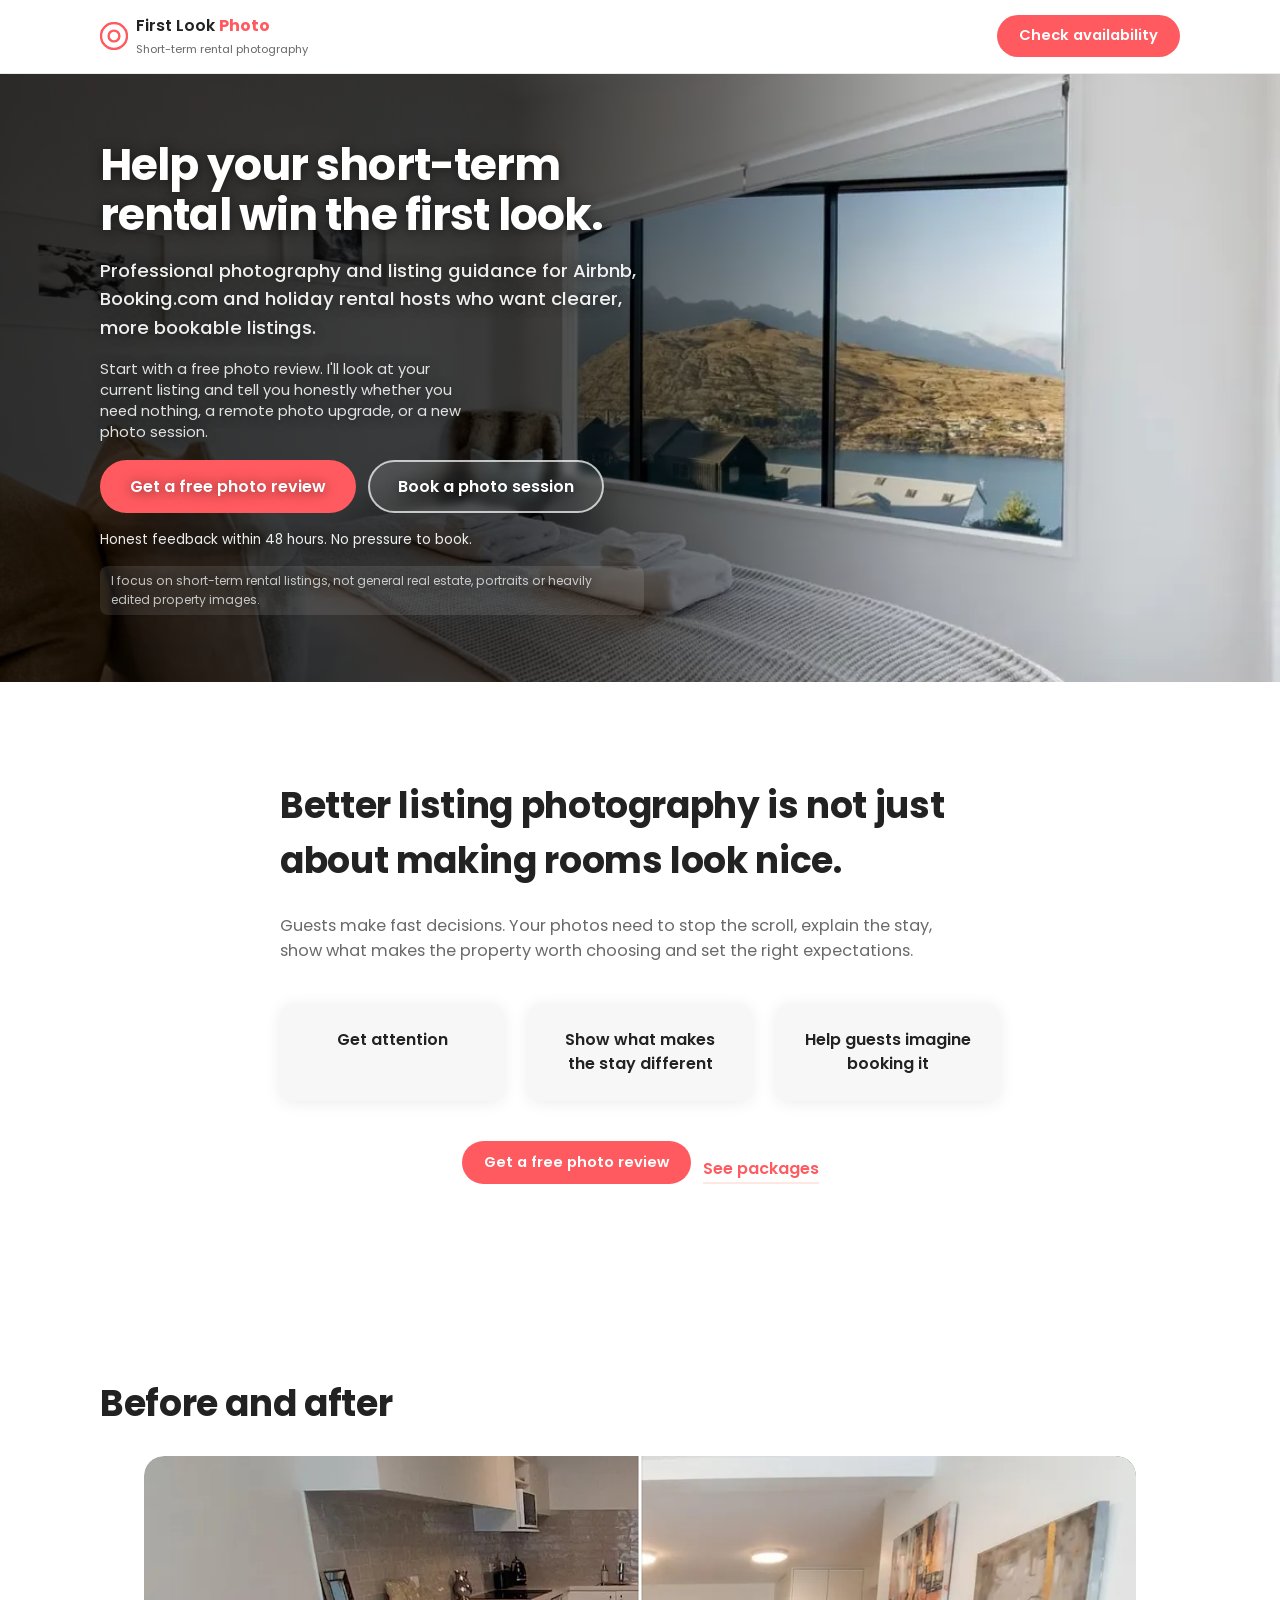
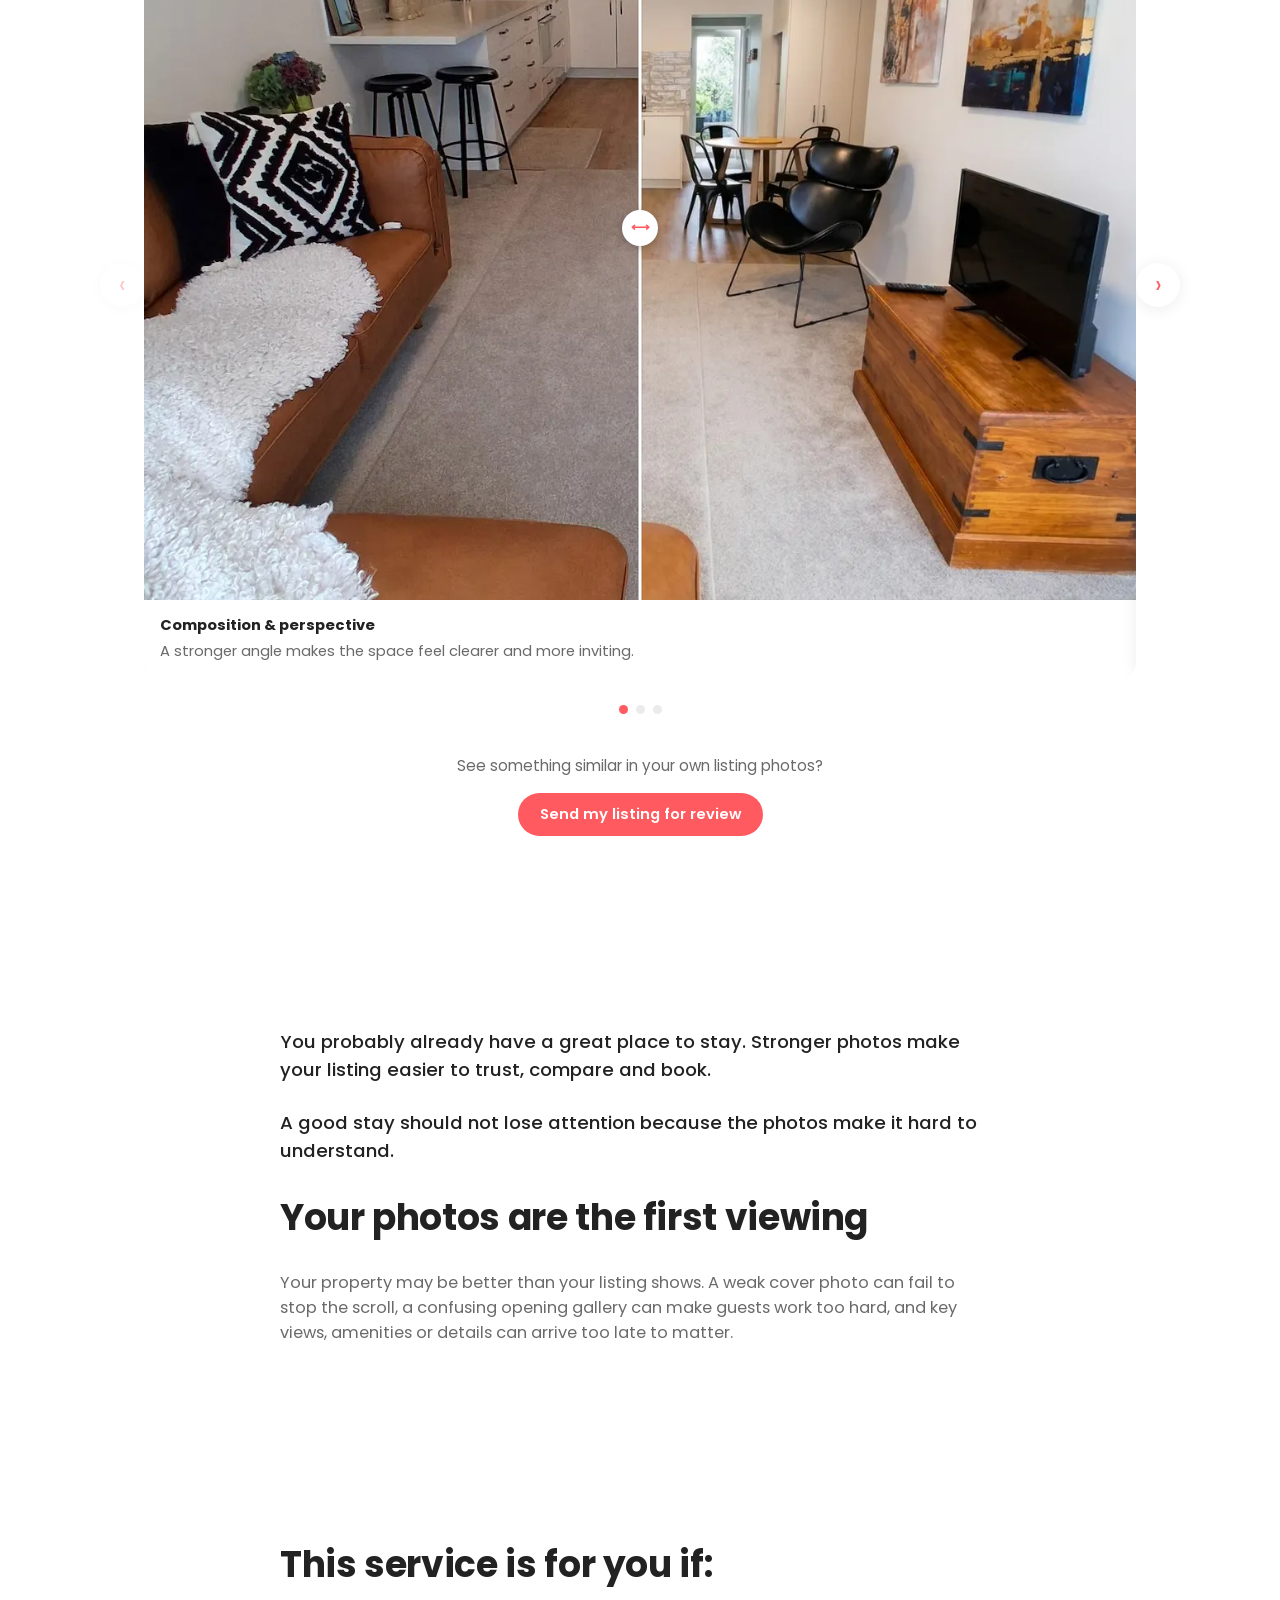
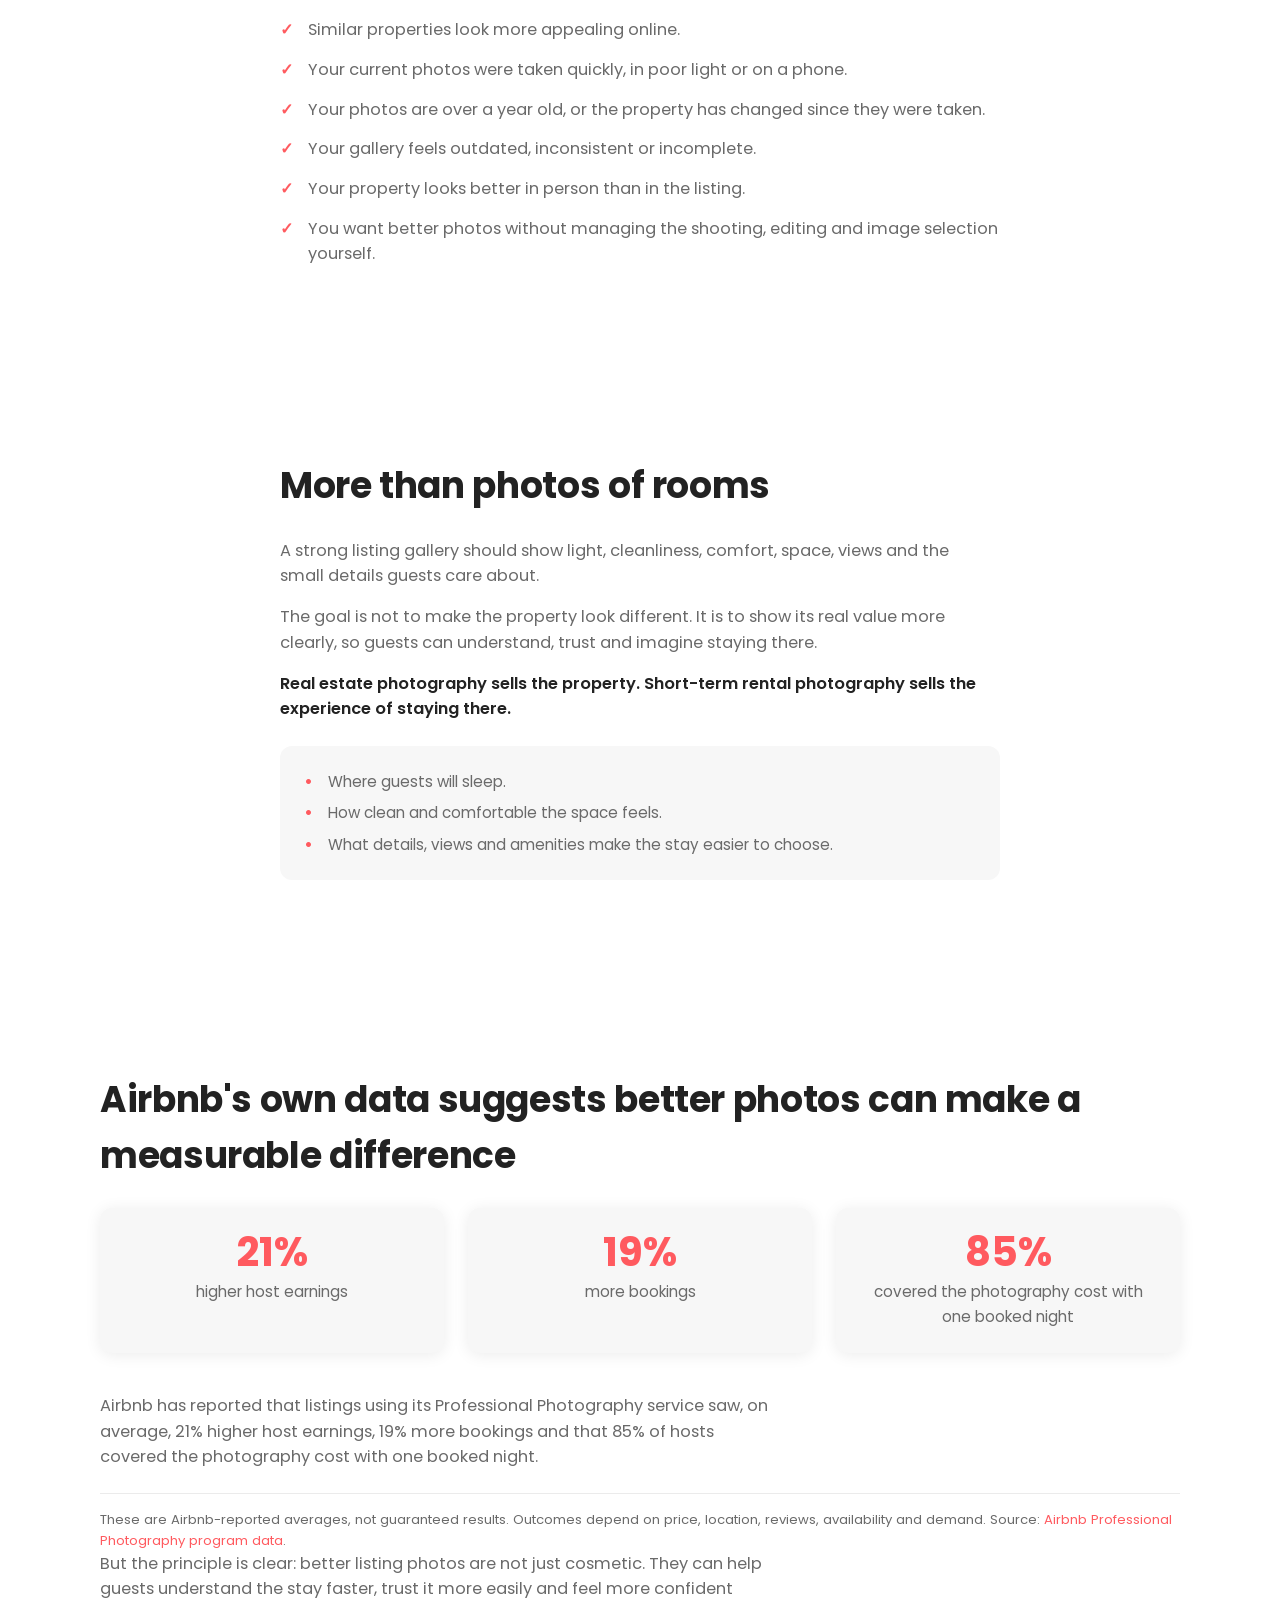
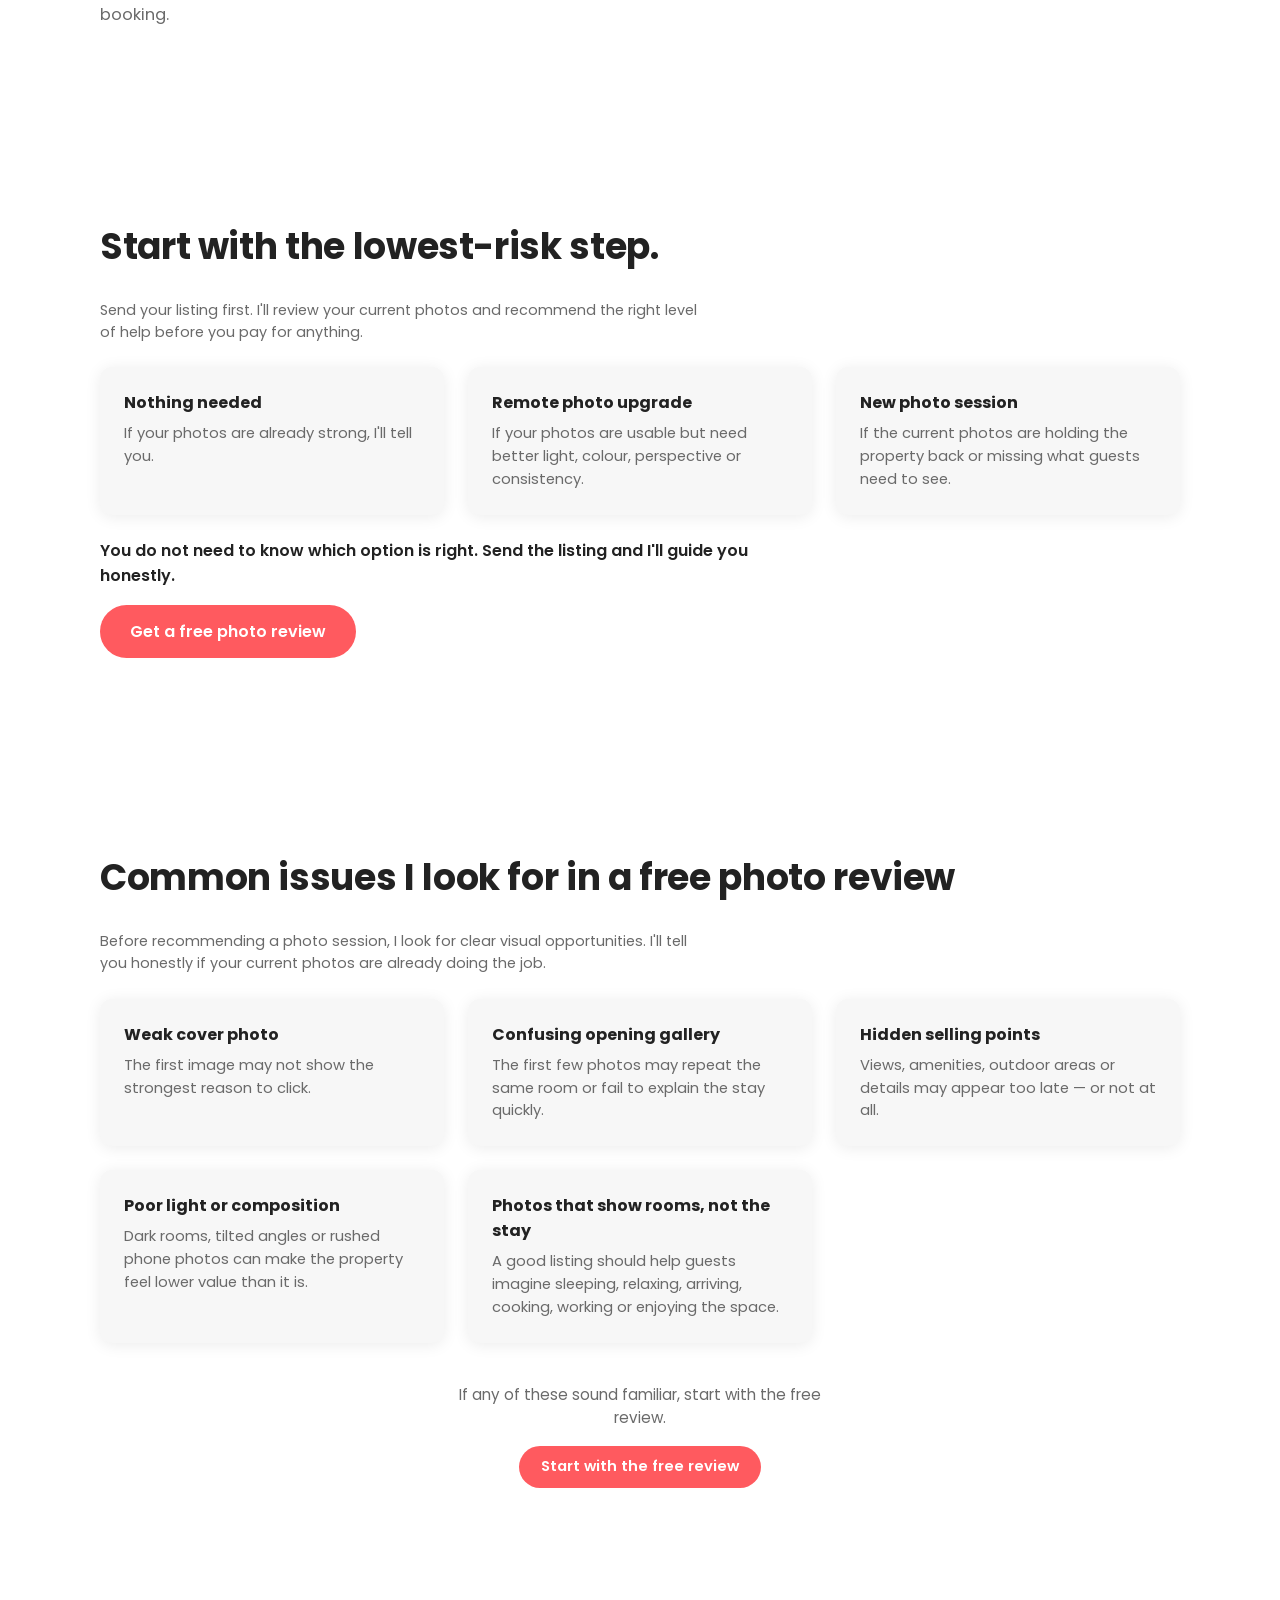
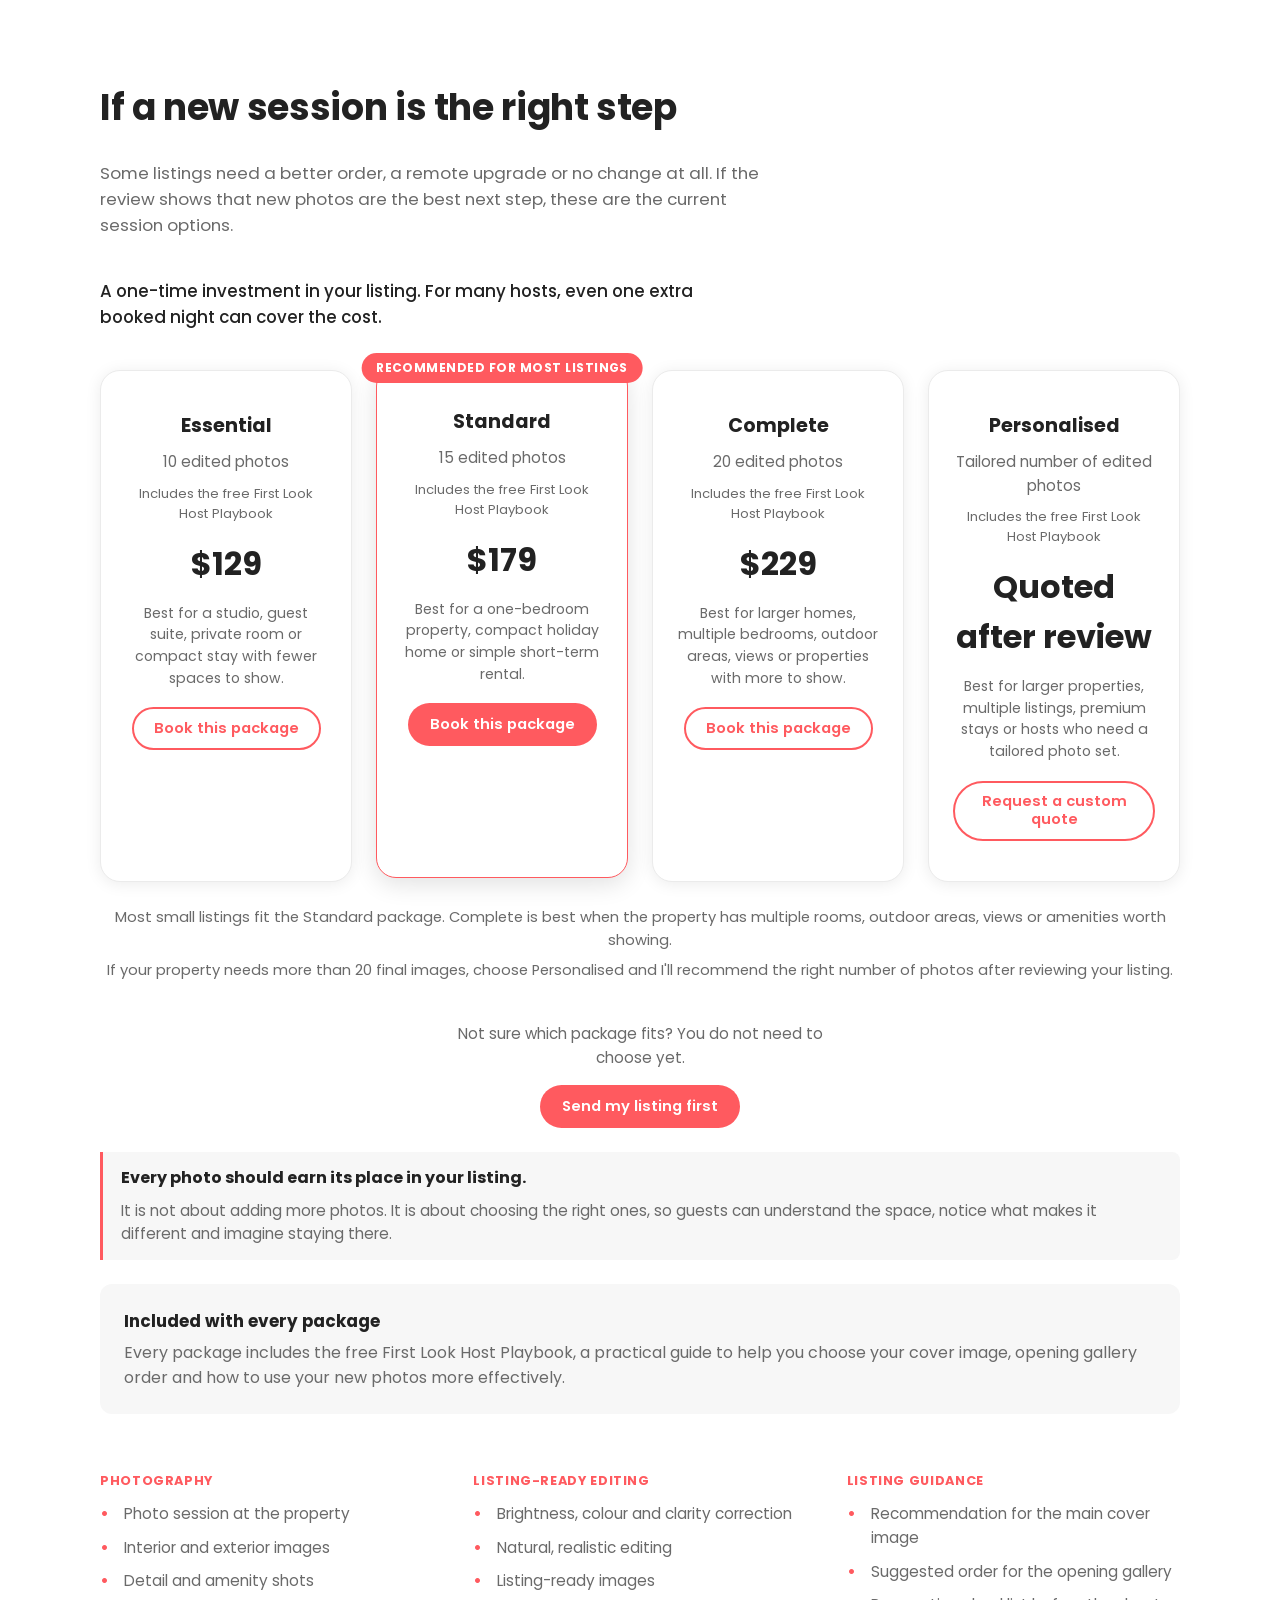
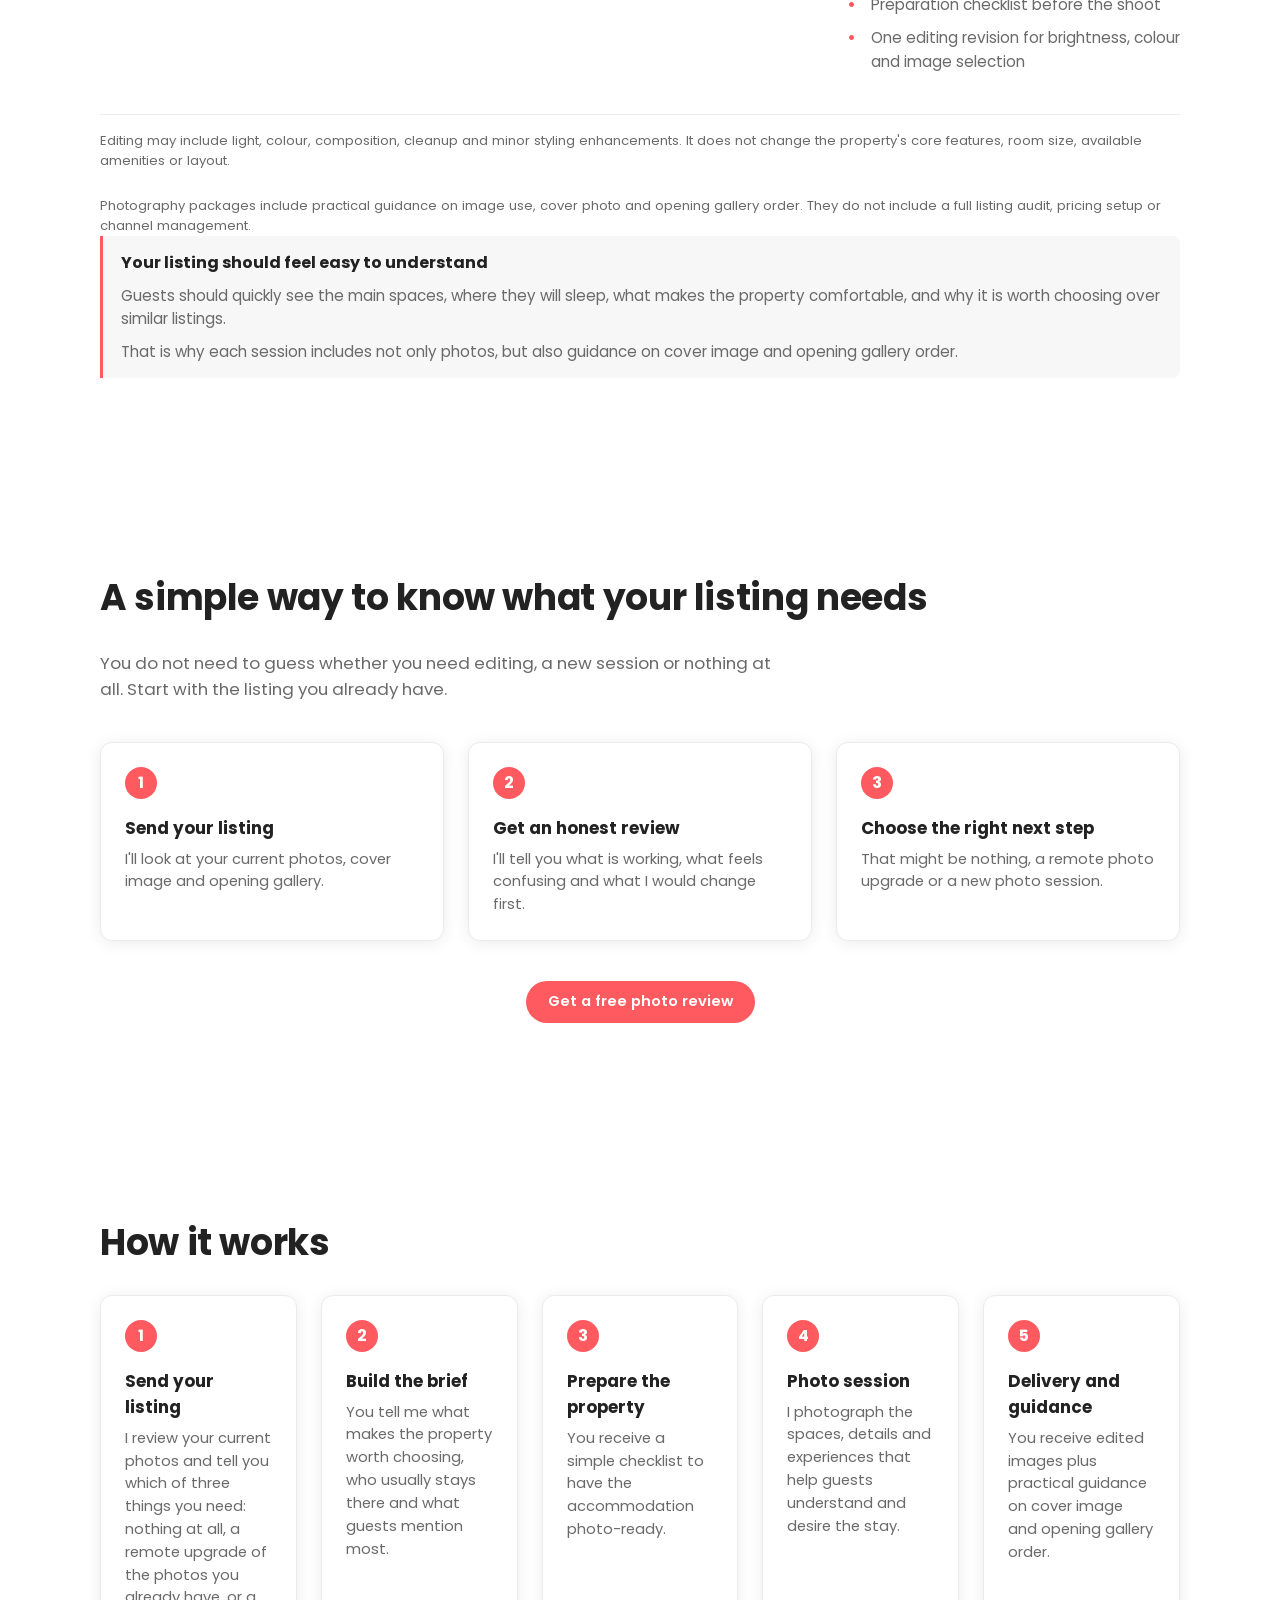
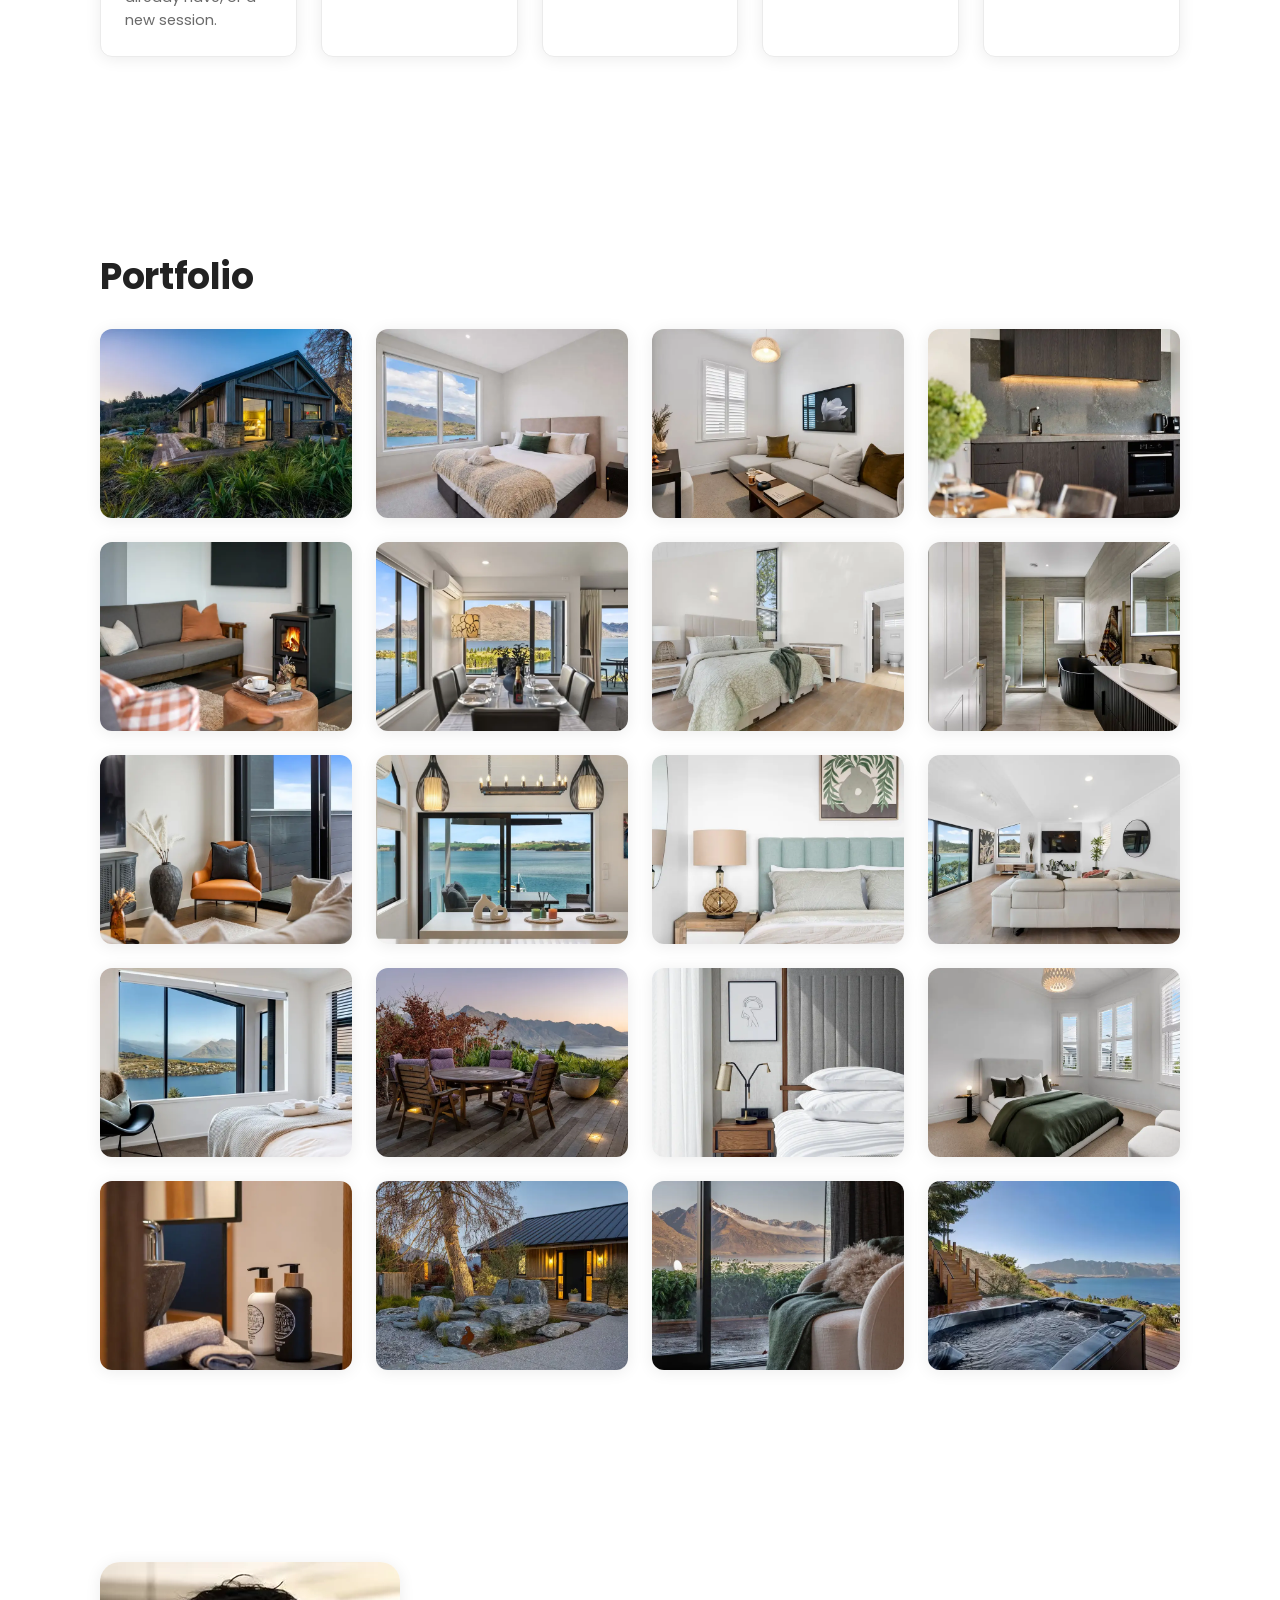
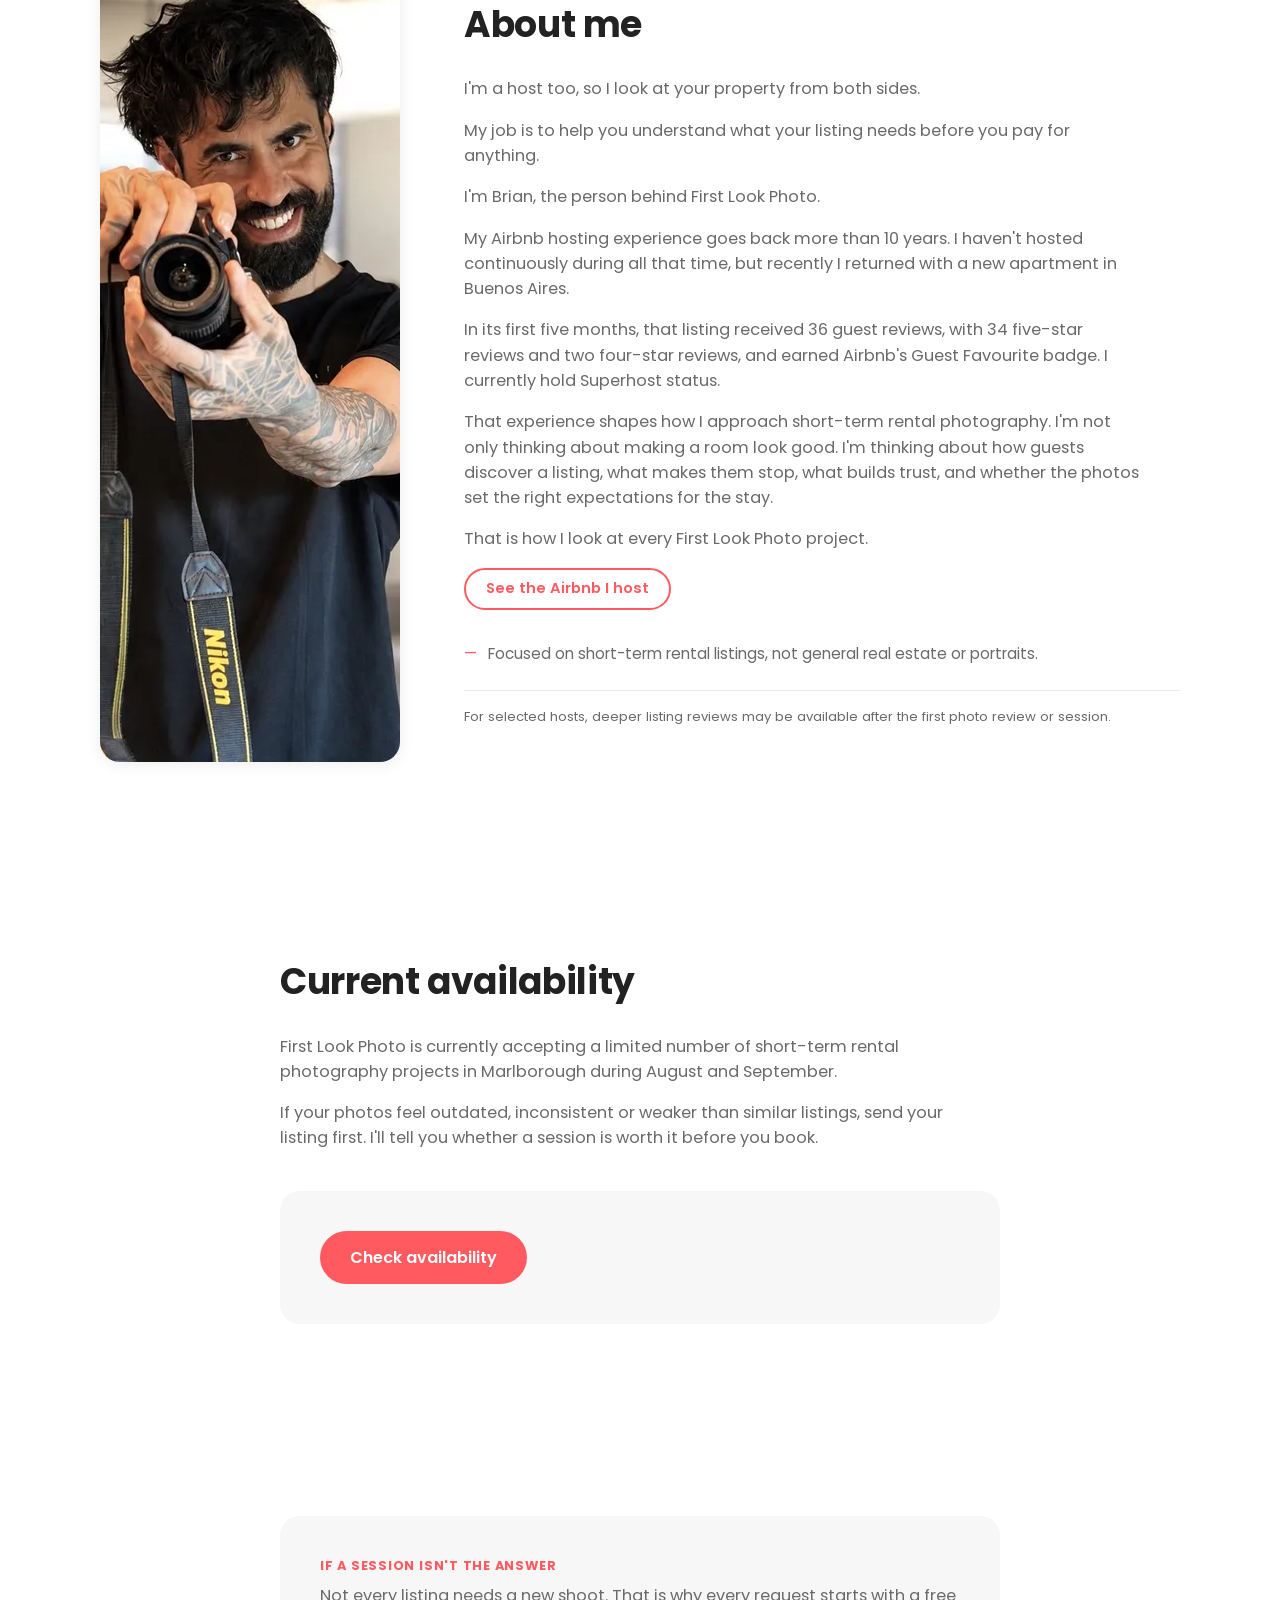
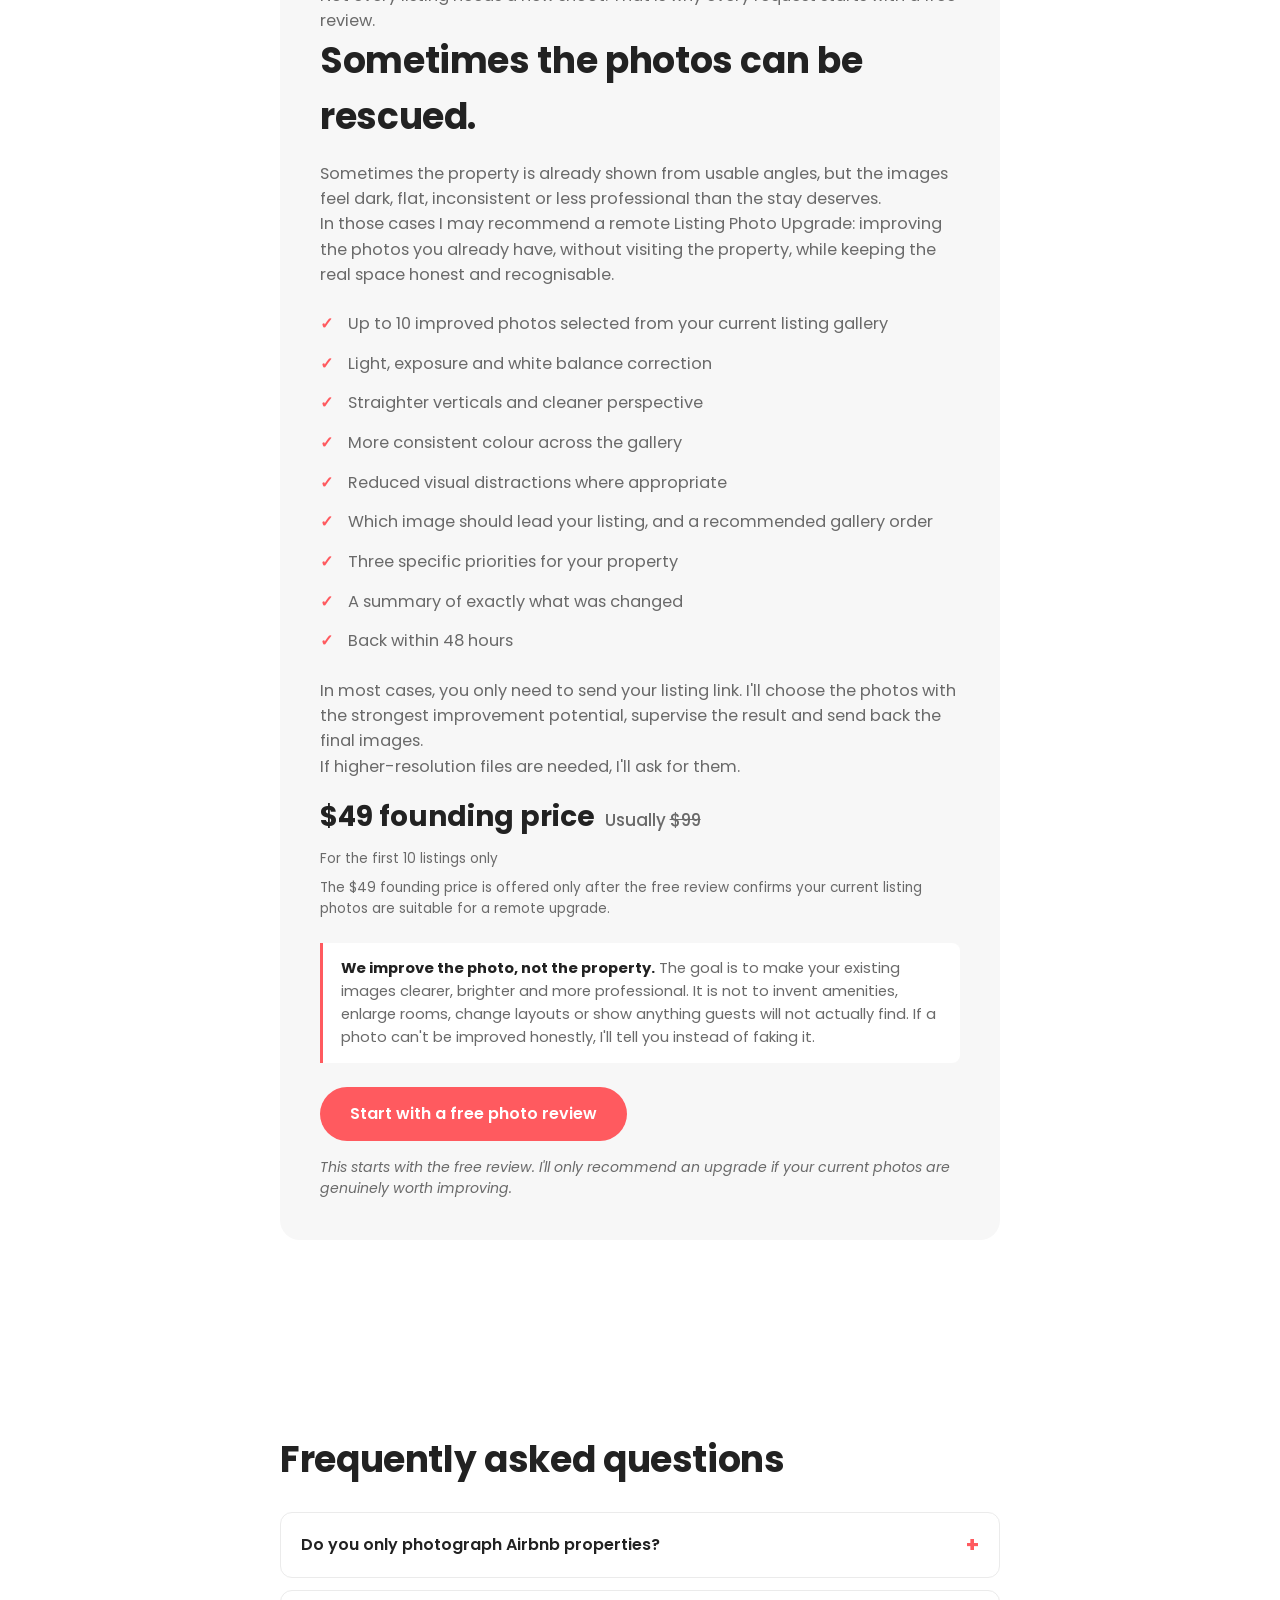
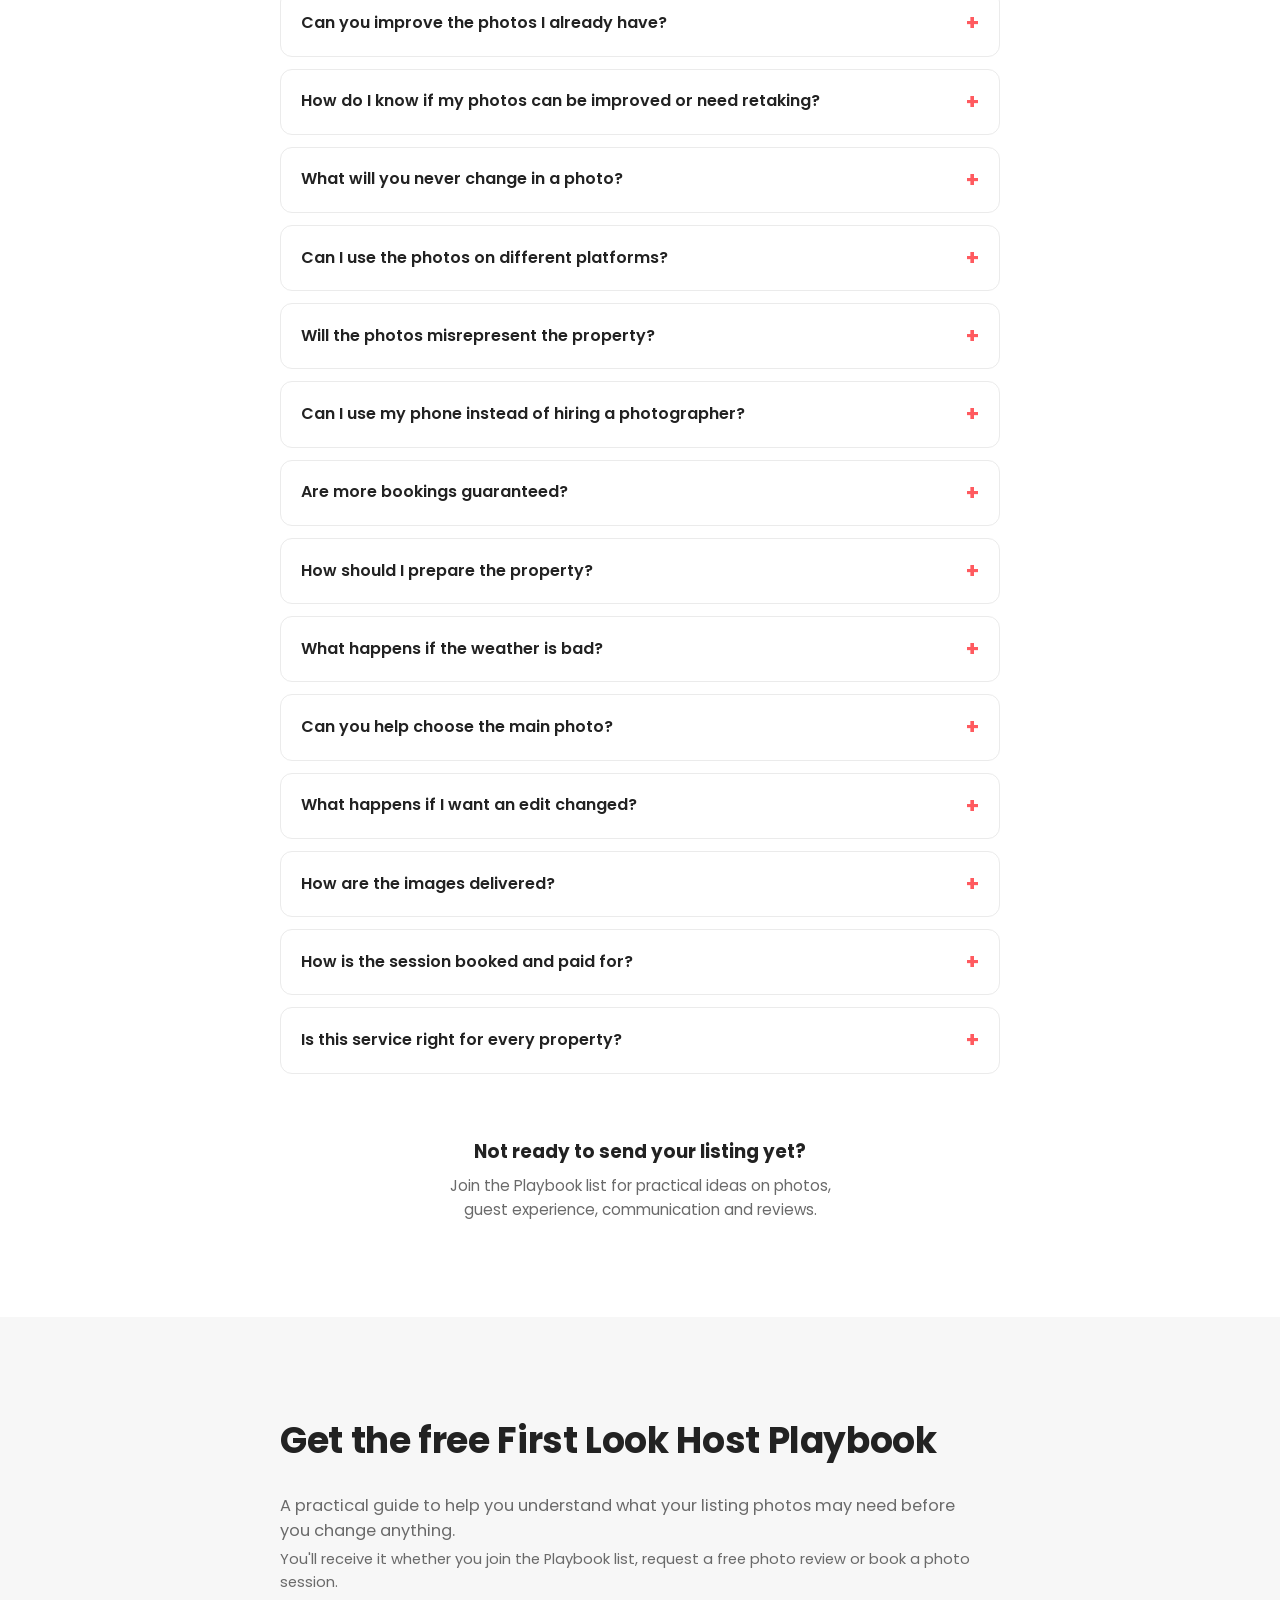
==== commit ad829f94: "Clarify the Remote Listing Photo Upgrade workflow (site + ebook) Replaces "chosen from up to twenty " ====
--- a/index.html
+++ b/index.html
@@ -609,7 +609,7 @@
       <p class="section__body">In those cases I may recommend a remote Listing Photo Upgrade: improving the photos you already have, without visiting the property, while keeping the real space honest and recognisable.</p>
 
       <ul class="check-list upgrade-box__list">
-        <li>Ten photos improved, chosen from up to twenty you send</li>
+        <li>Up to 10 improved photos selected from your current listing gallery</li>
         <li>Light, exposure and white balance correction</li>
         <li>Straighter verticals and cleaner perspective</li>
         <li>More consistent colour across the gallery</li>
@@ -620,12 +620,15 @@
         <li>Back within 48 hours</li>
       </ul>
 
+      <p class="section__body upgrade-box__workflow-note">In most cases, you only need to send your listing link. I'll choose the photos with the strongest improvement potential, supervise the result and send back the final images.</p>
+      <p class="section__body upgrade-box__workflow-note">If higher-resolution files are needed, I'll ask for them.</p>
+
       <div class="upgrade-box__price-row">
         <span class="upgrade-box__price">$49 founding price</span>
         <span class="upgrade-box__price-was">Usually <span class="upgrade-box__price-was-amount">$99</span></span>
         <span class="upgrade-box__price-note">For the first 10 listings only</span>
       </div>
-      <p class="upgrade-box__price-condition">The $49 founding price is offered only after the free review confirms your current photos are suitable for a remote upgrade.</p>
+      <p class="upgrade-box__price-condition">The $49 founding price is offered only after the free review confirms your current listing photos are suitable for a remote upgrade.</p>
 
       <div class="upgrade-box__promise">
         <p><strong>We improve the photo, not the property.</strong> The goal is to make your existing images clearer, brighter and more professional. It is not to invent amenities, enlarge rooms, change layouts or show anything guests will not actually find. If a photo can't be improved honestly, I'll tell you instead of faking it.</p>
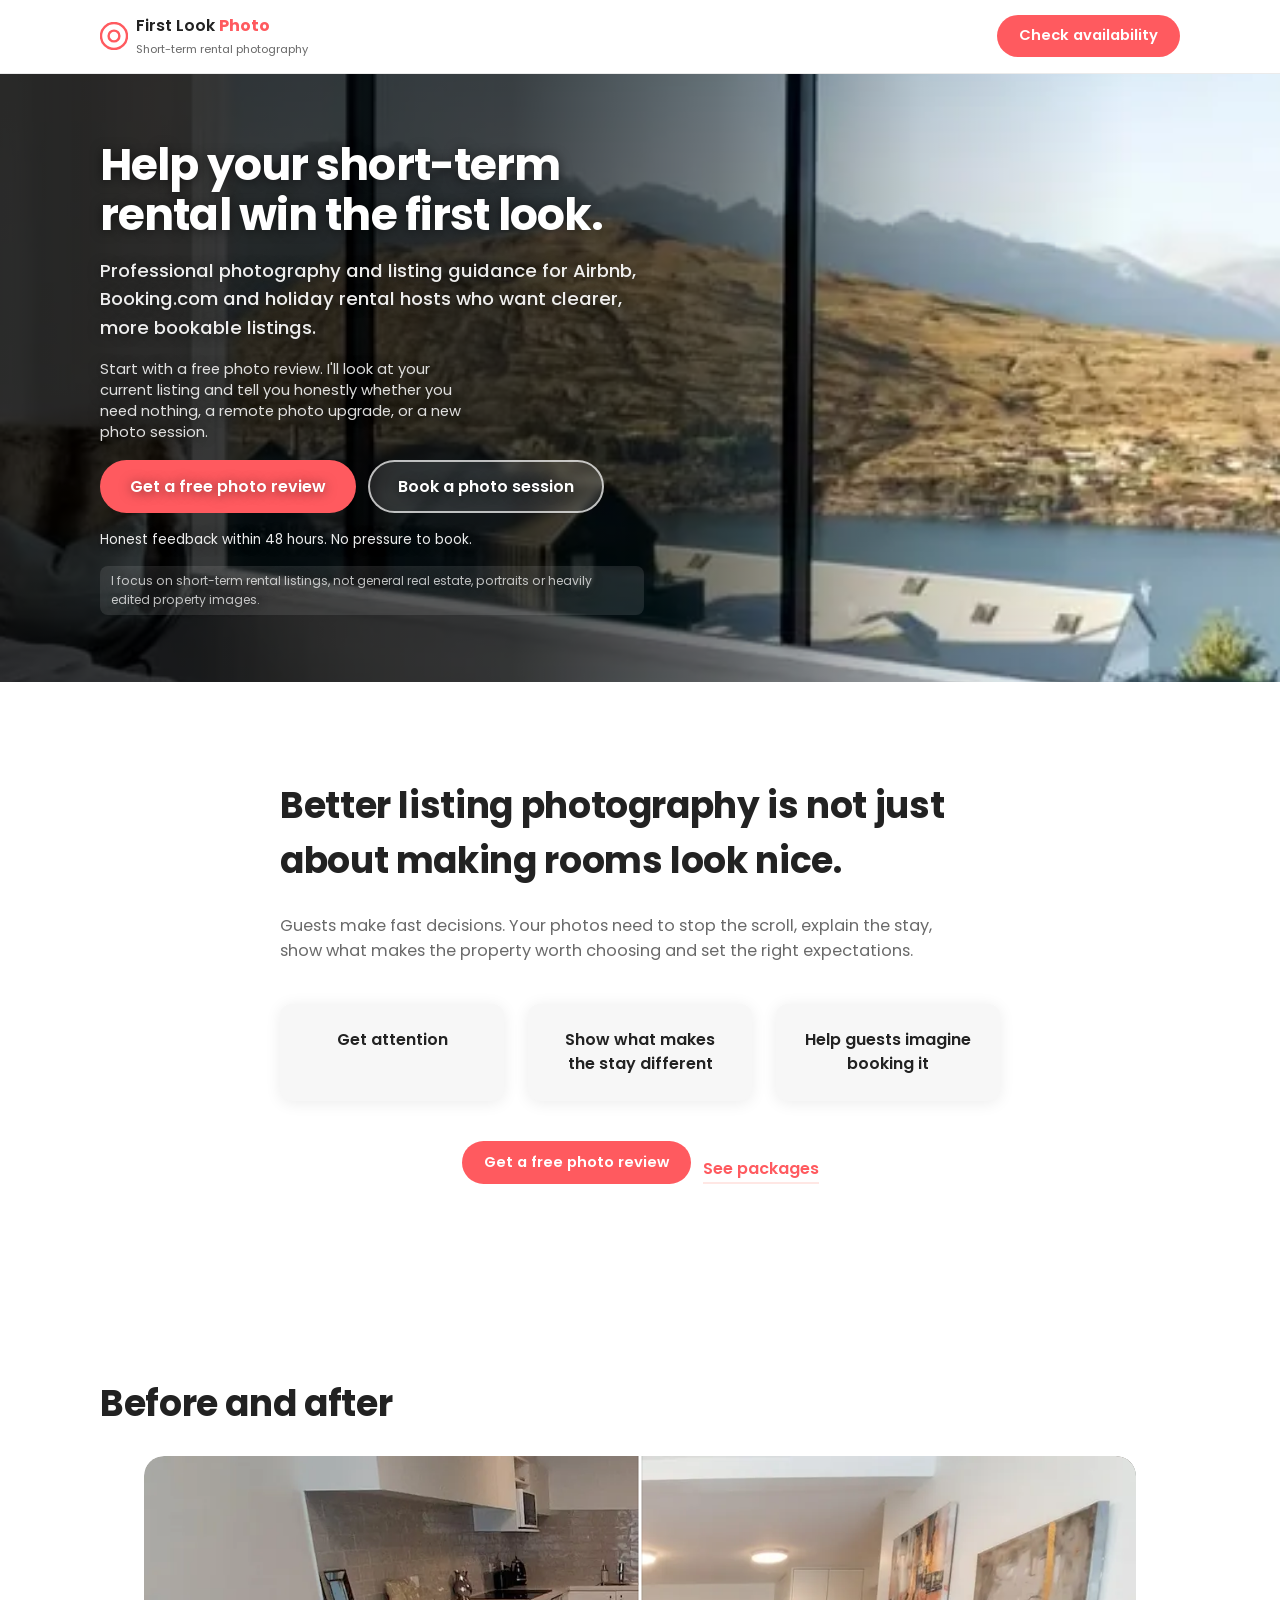
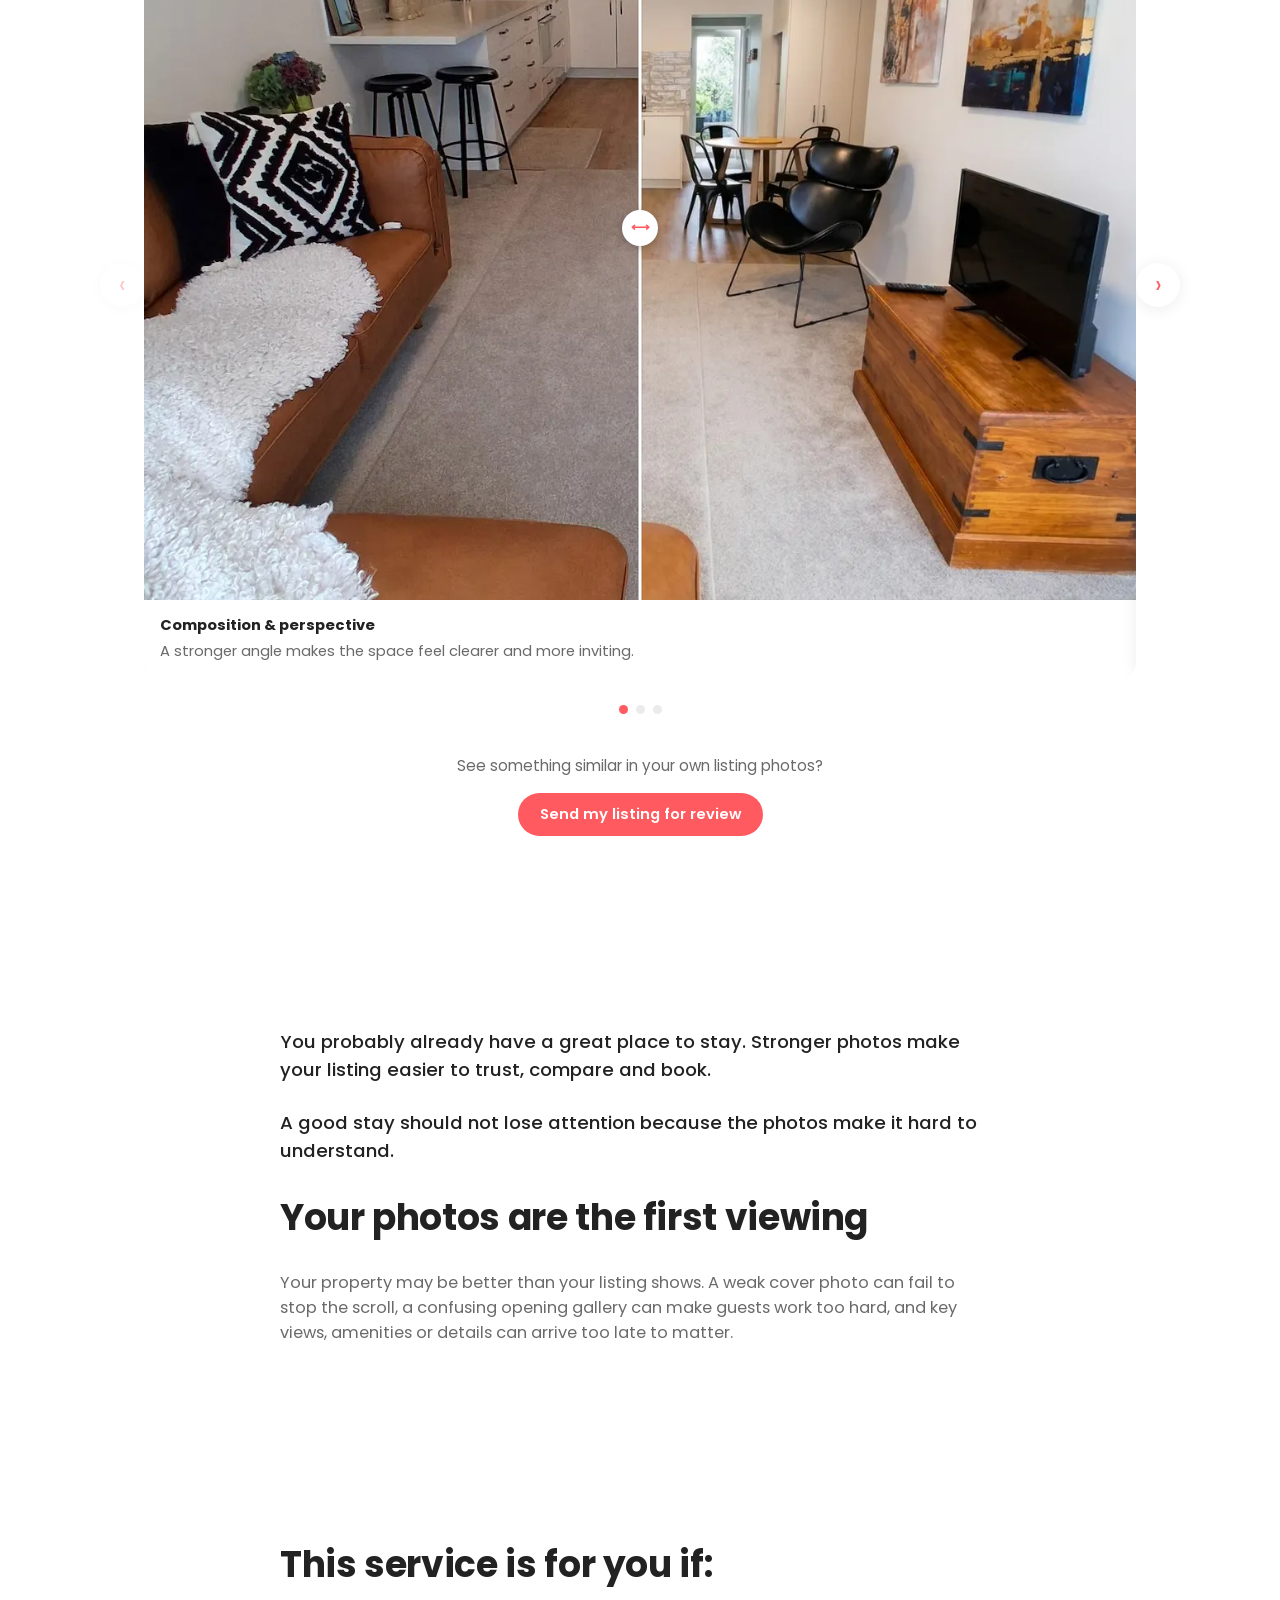
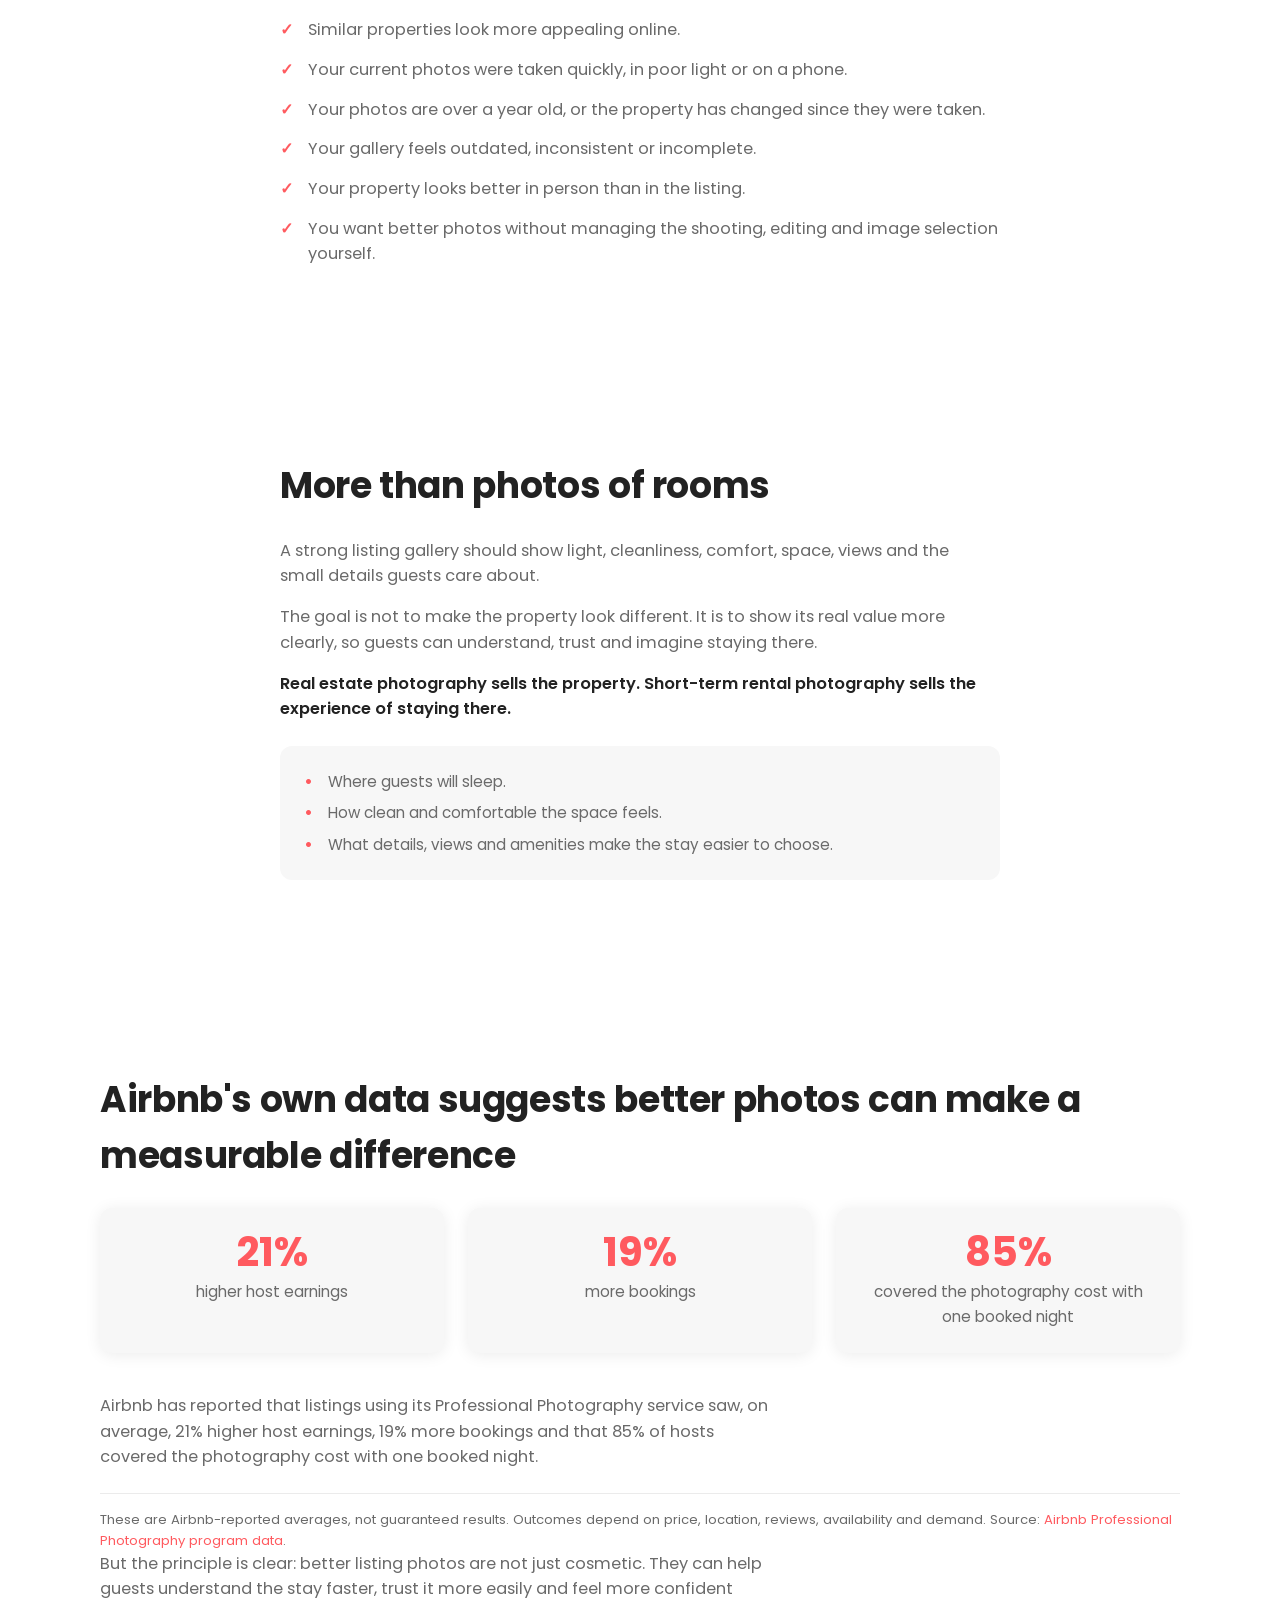
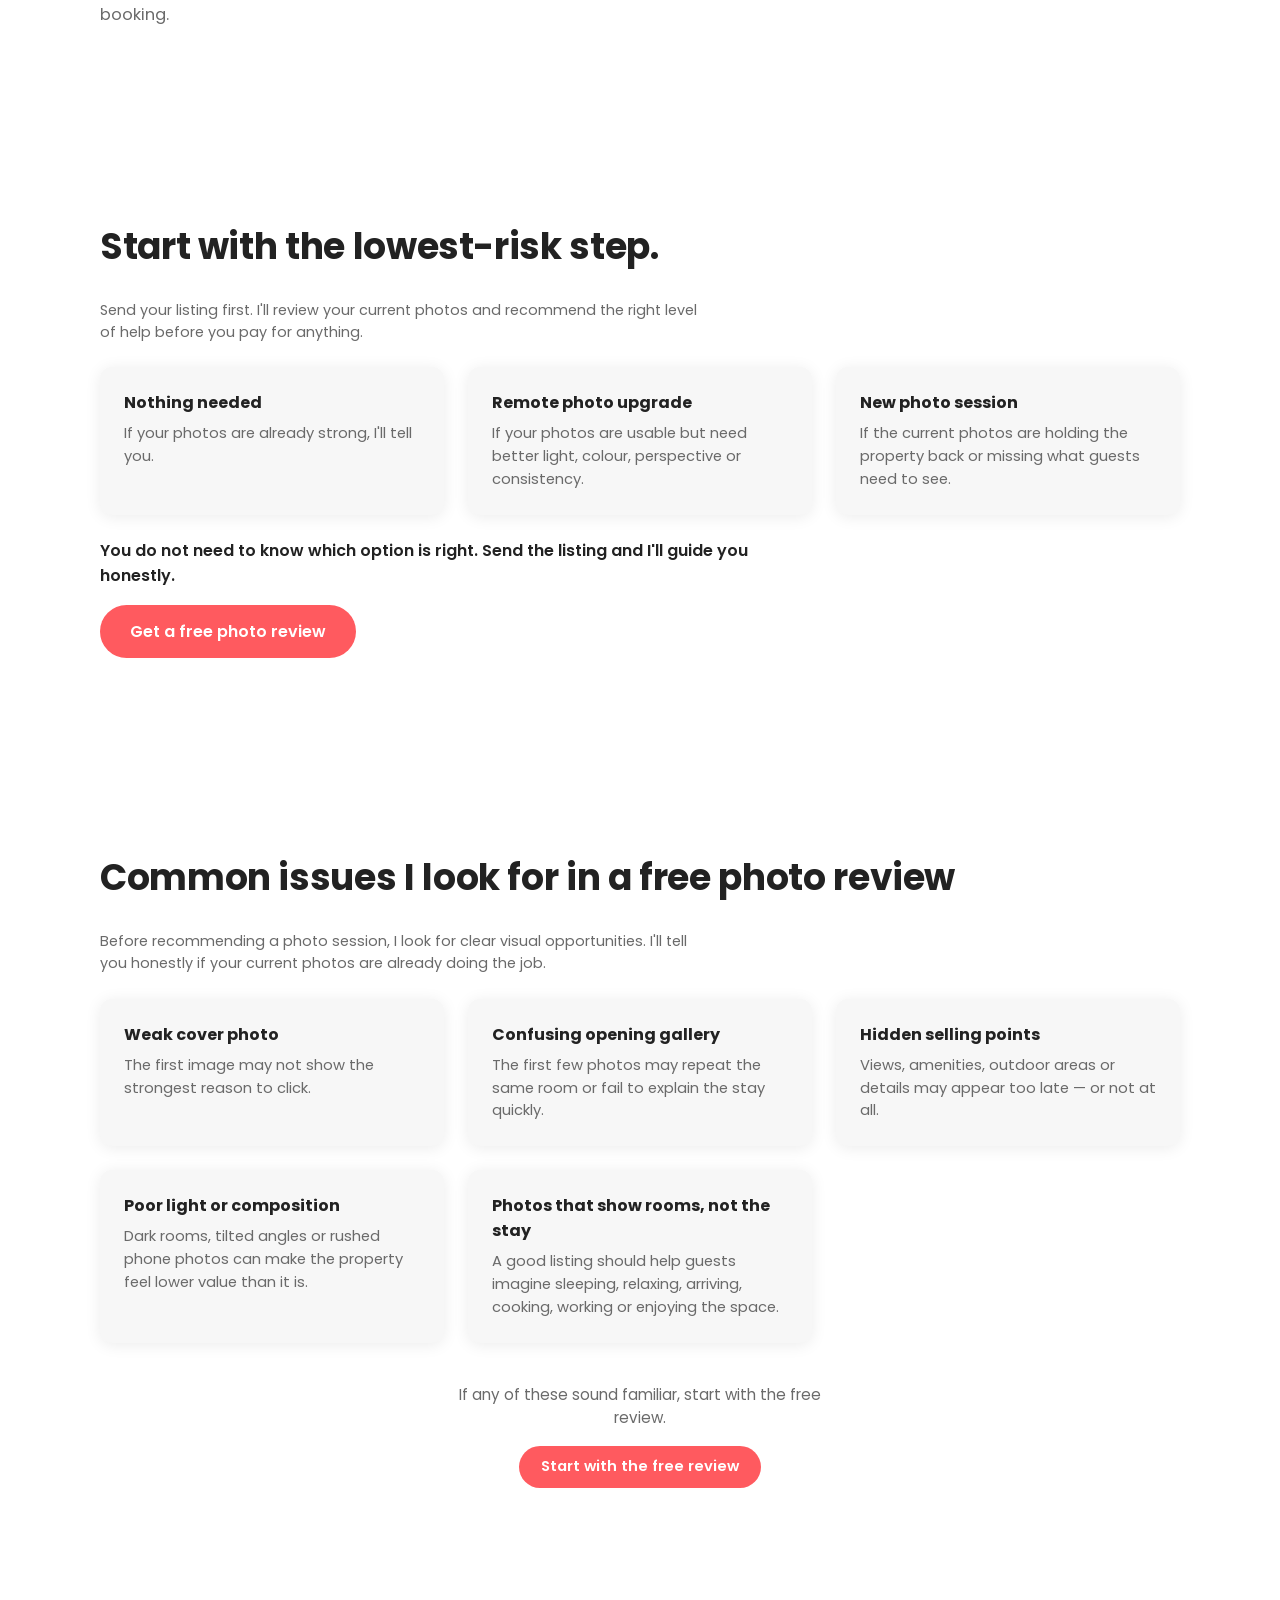
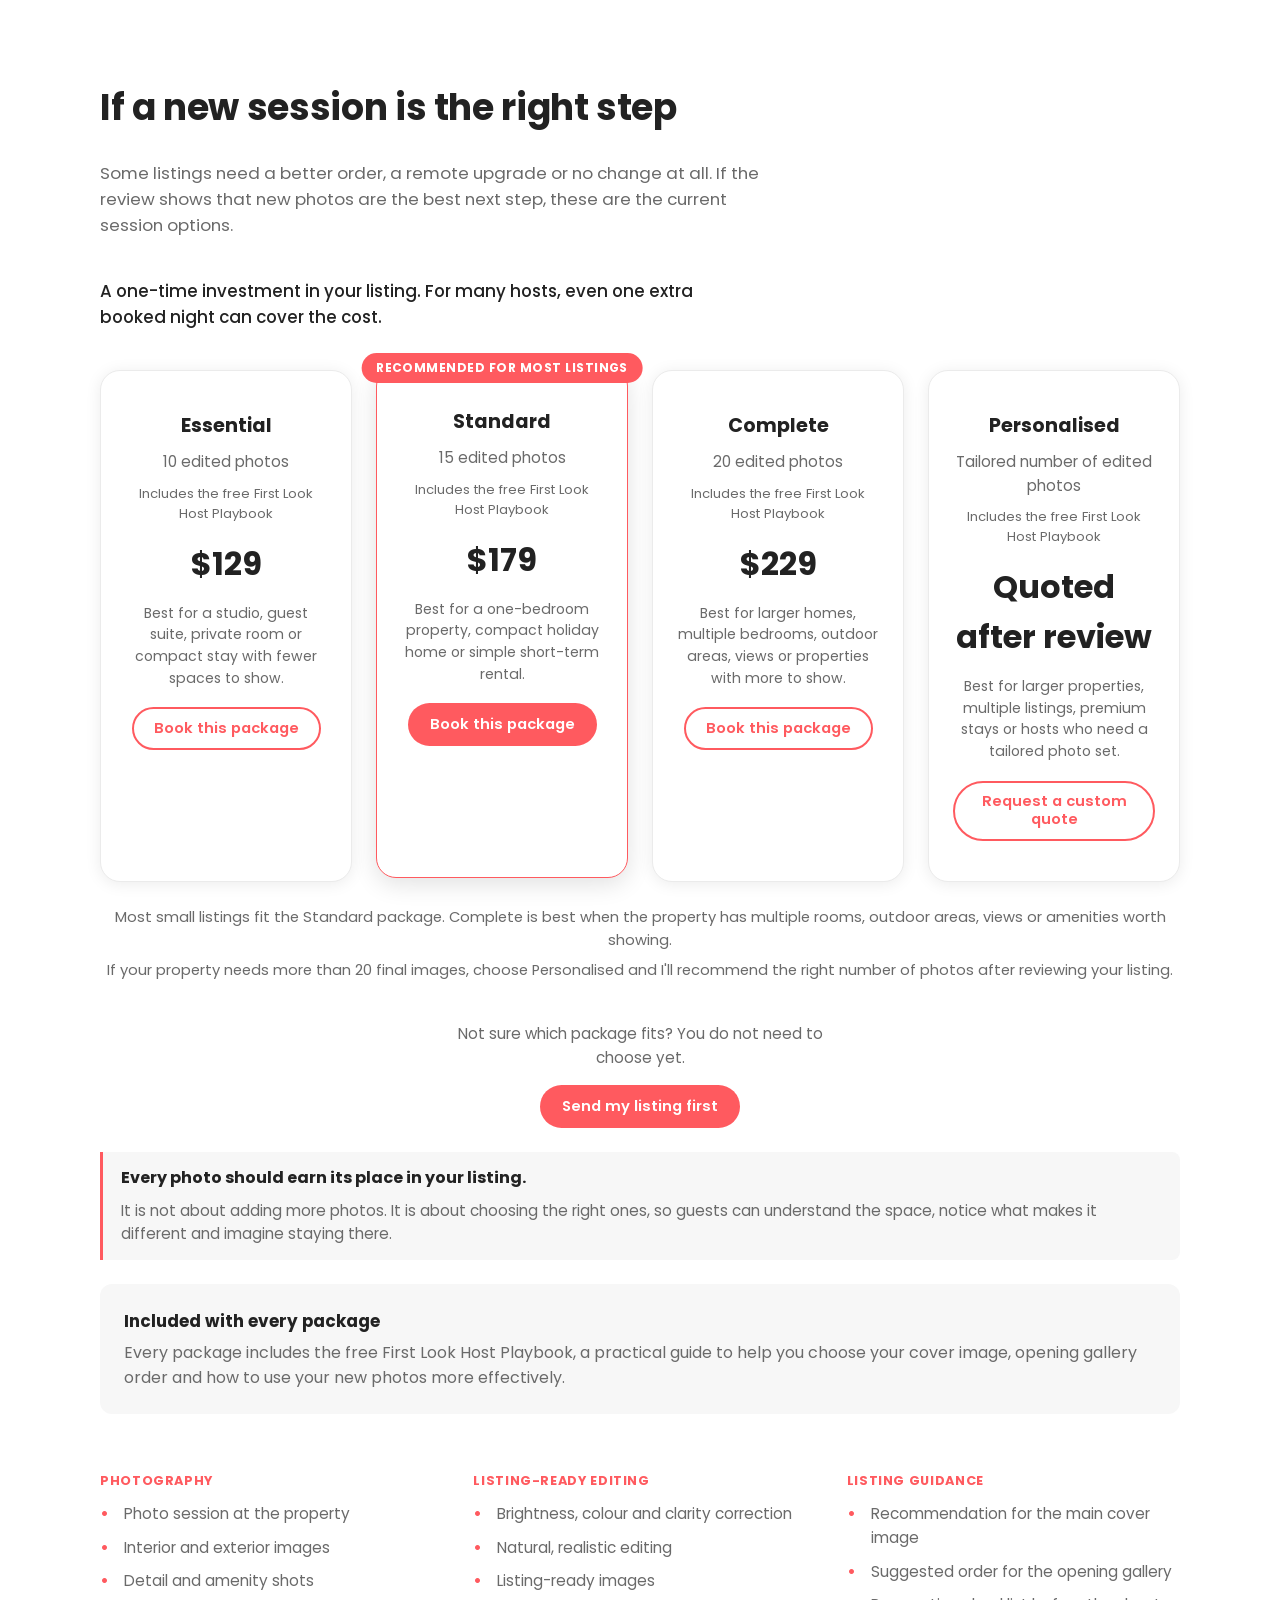
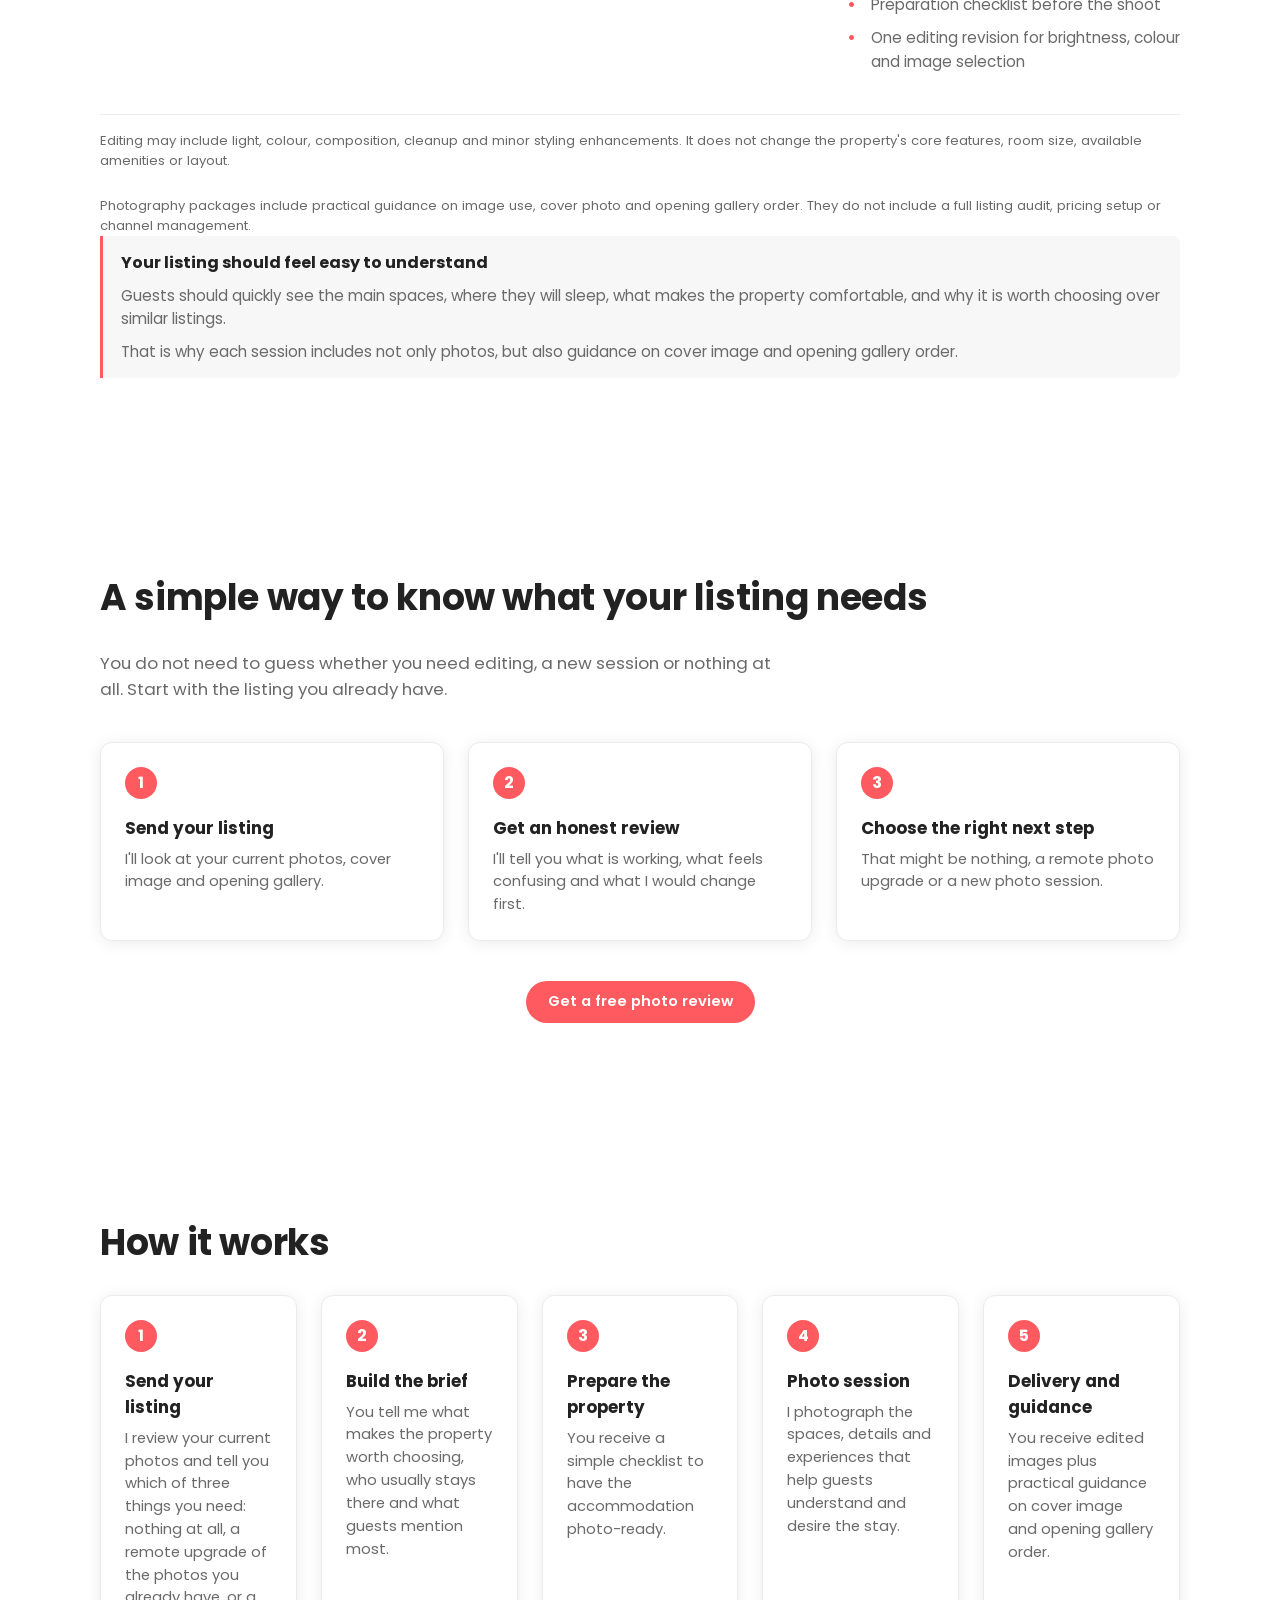
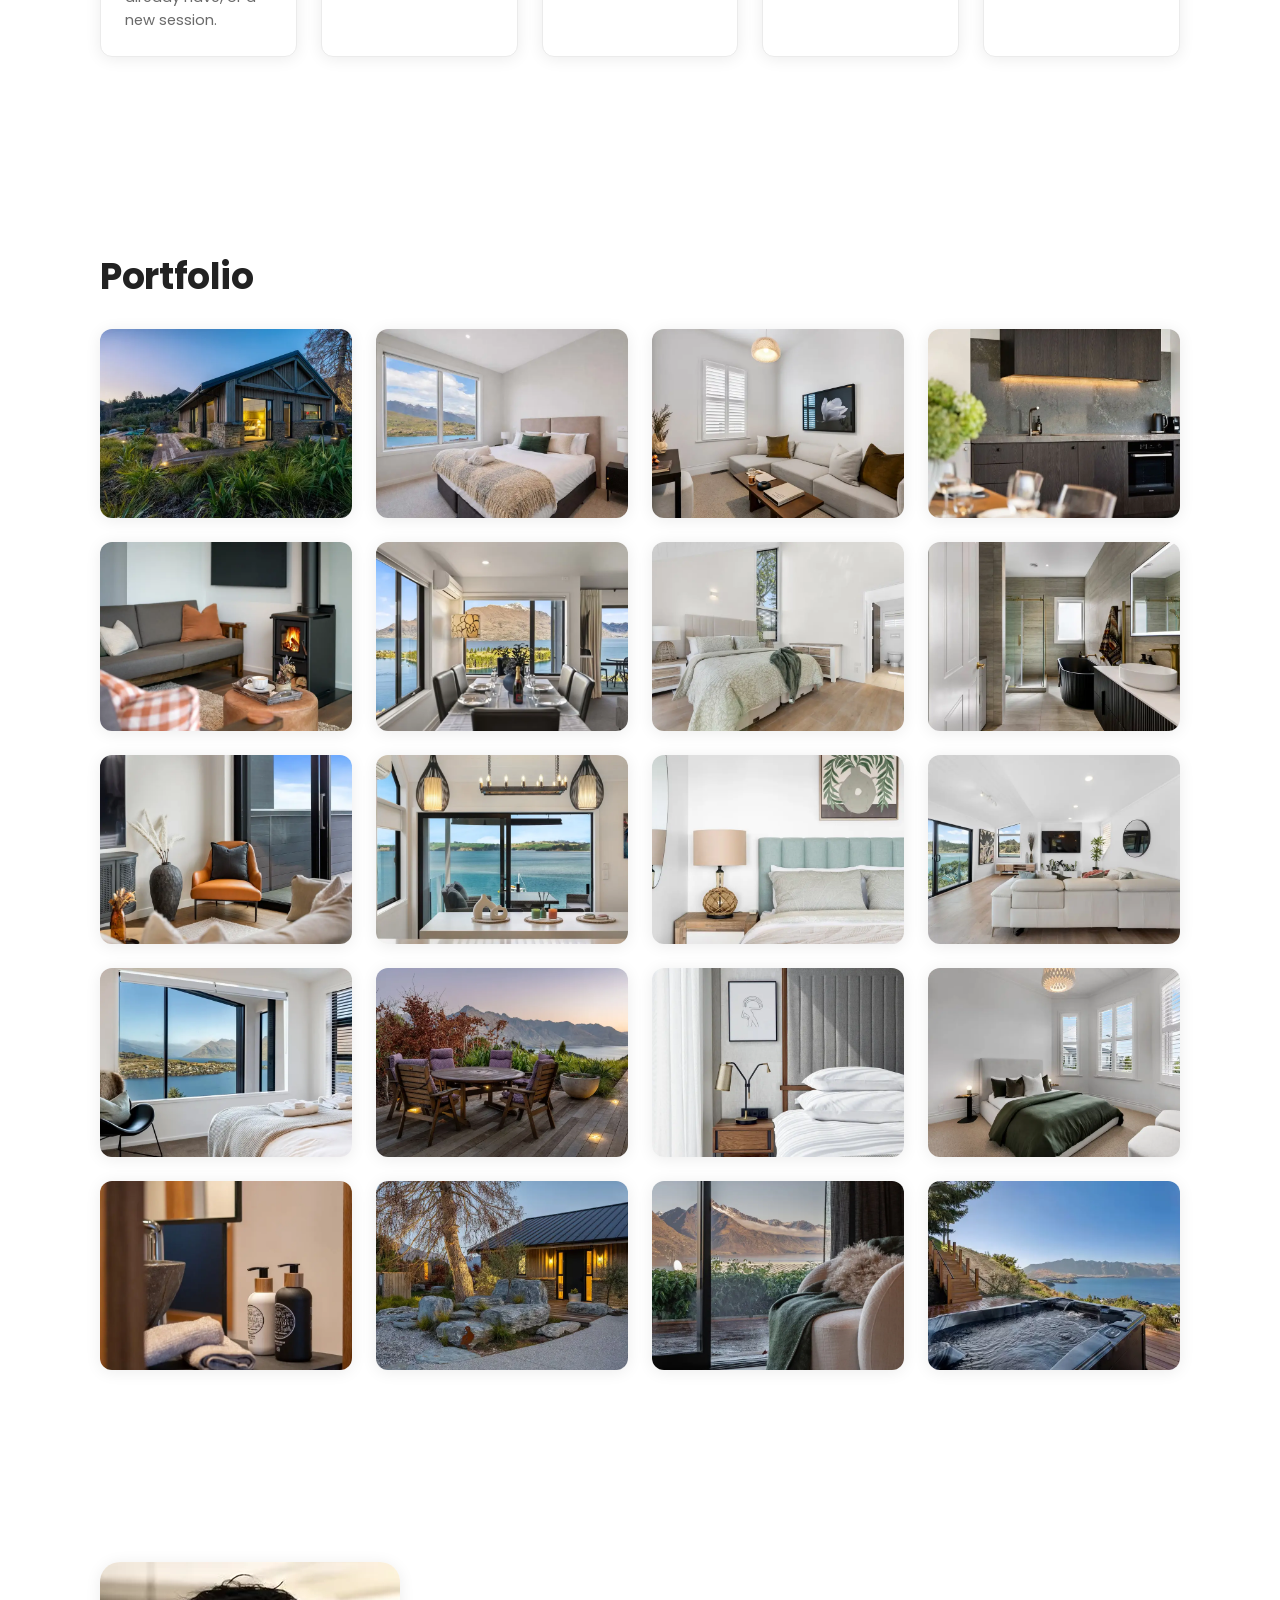
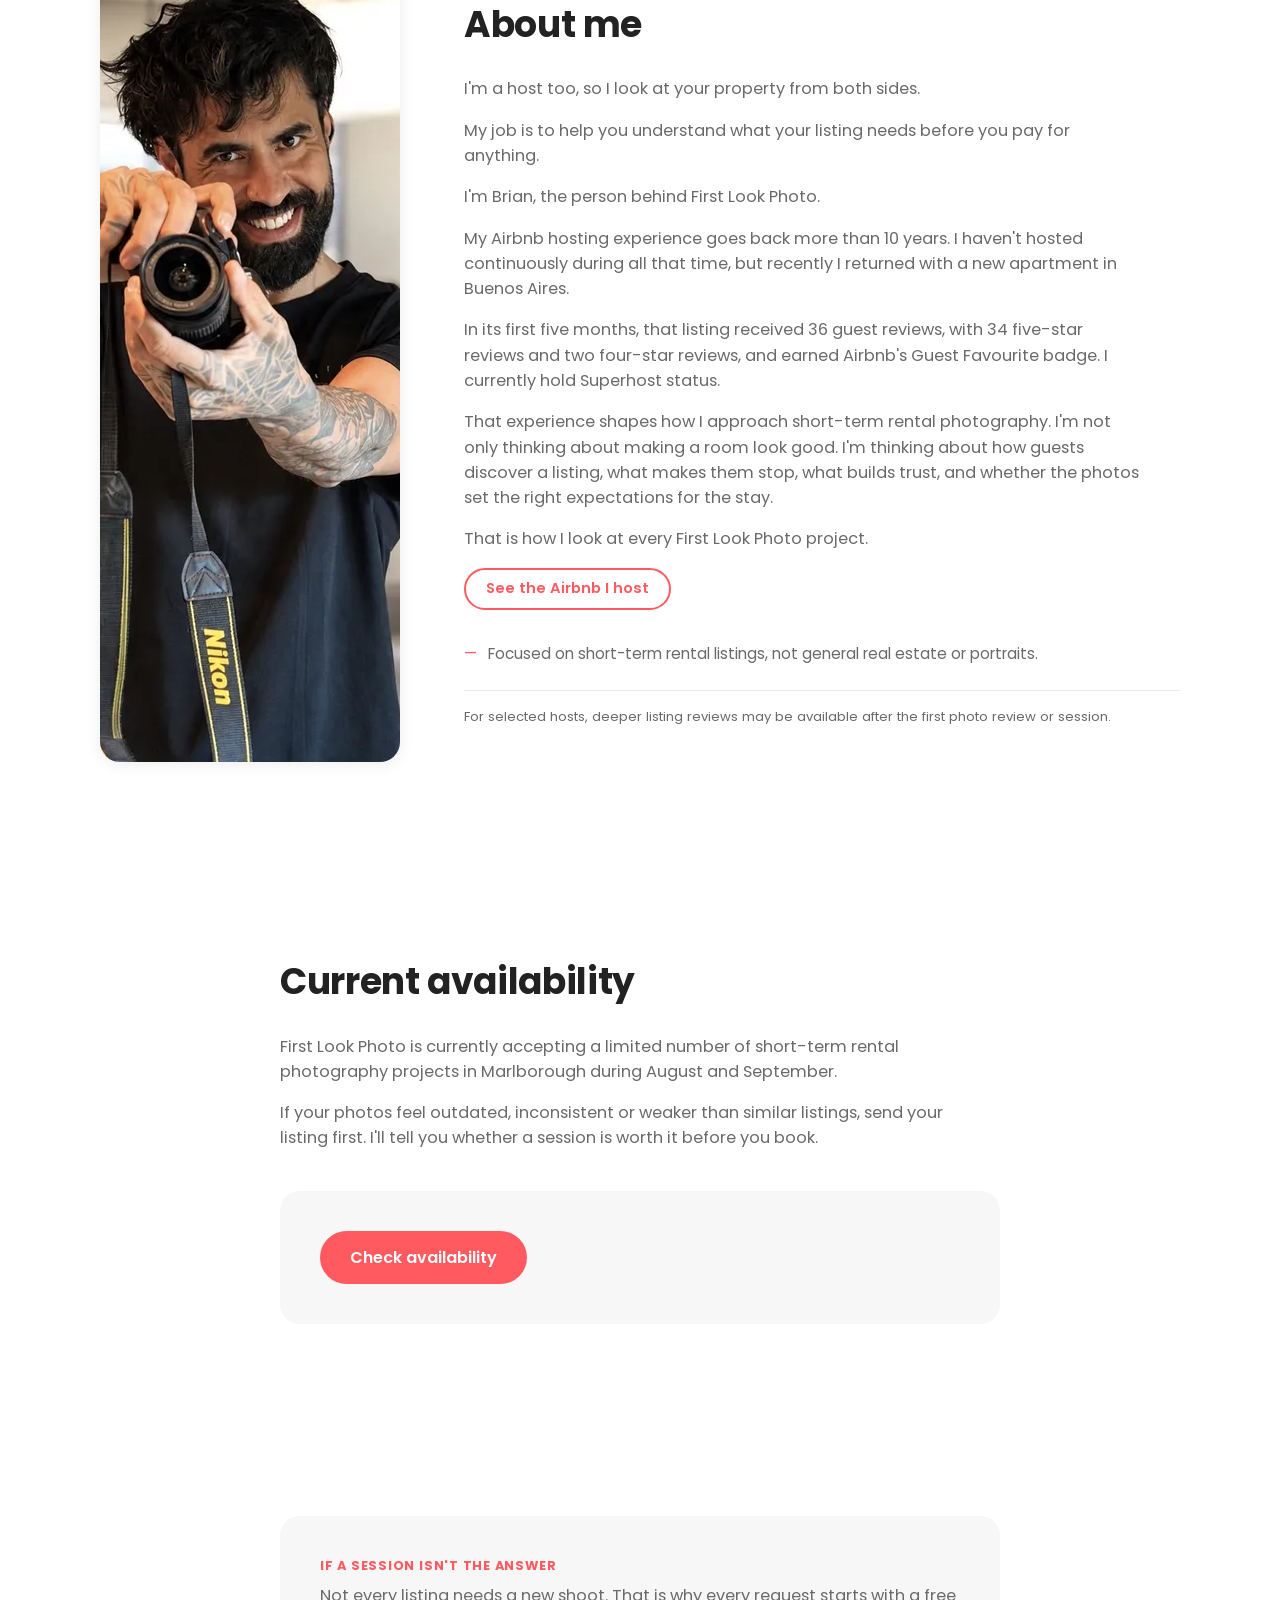
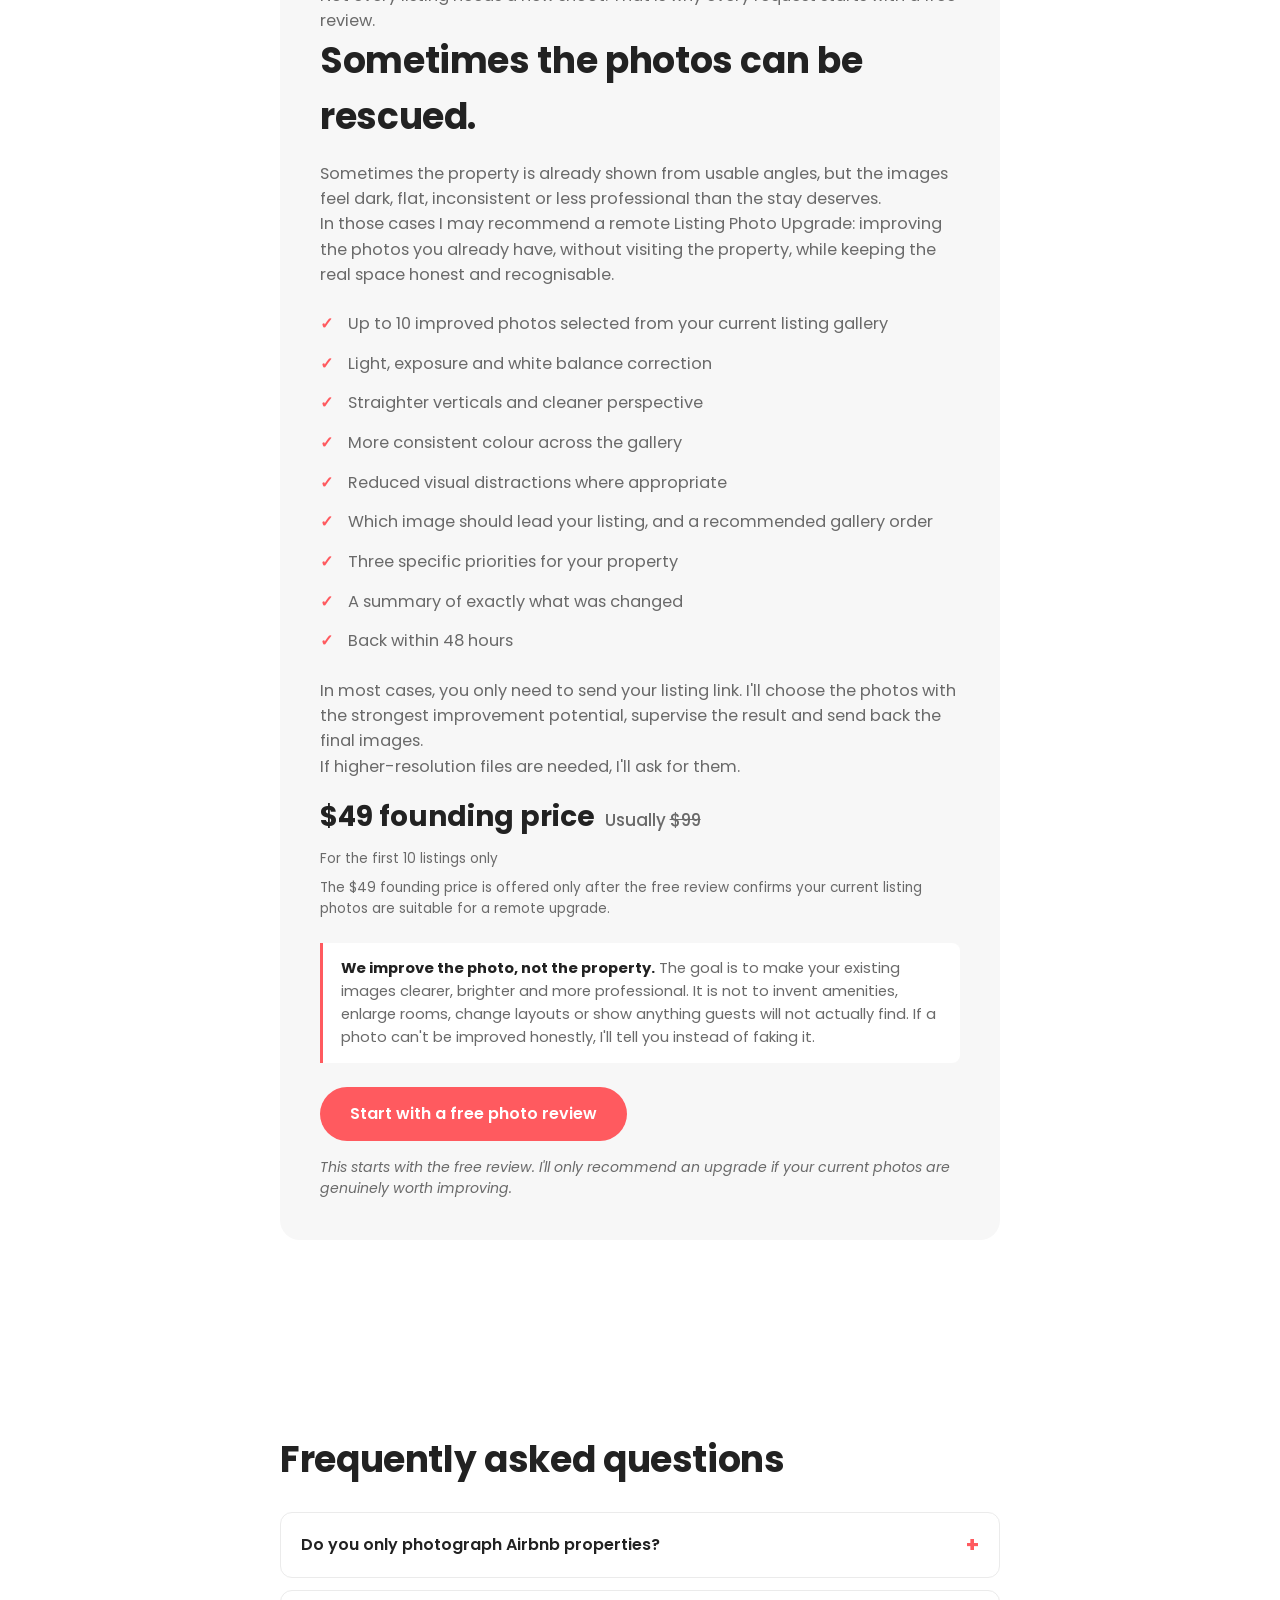
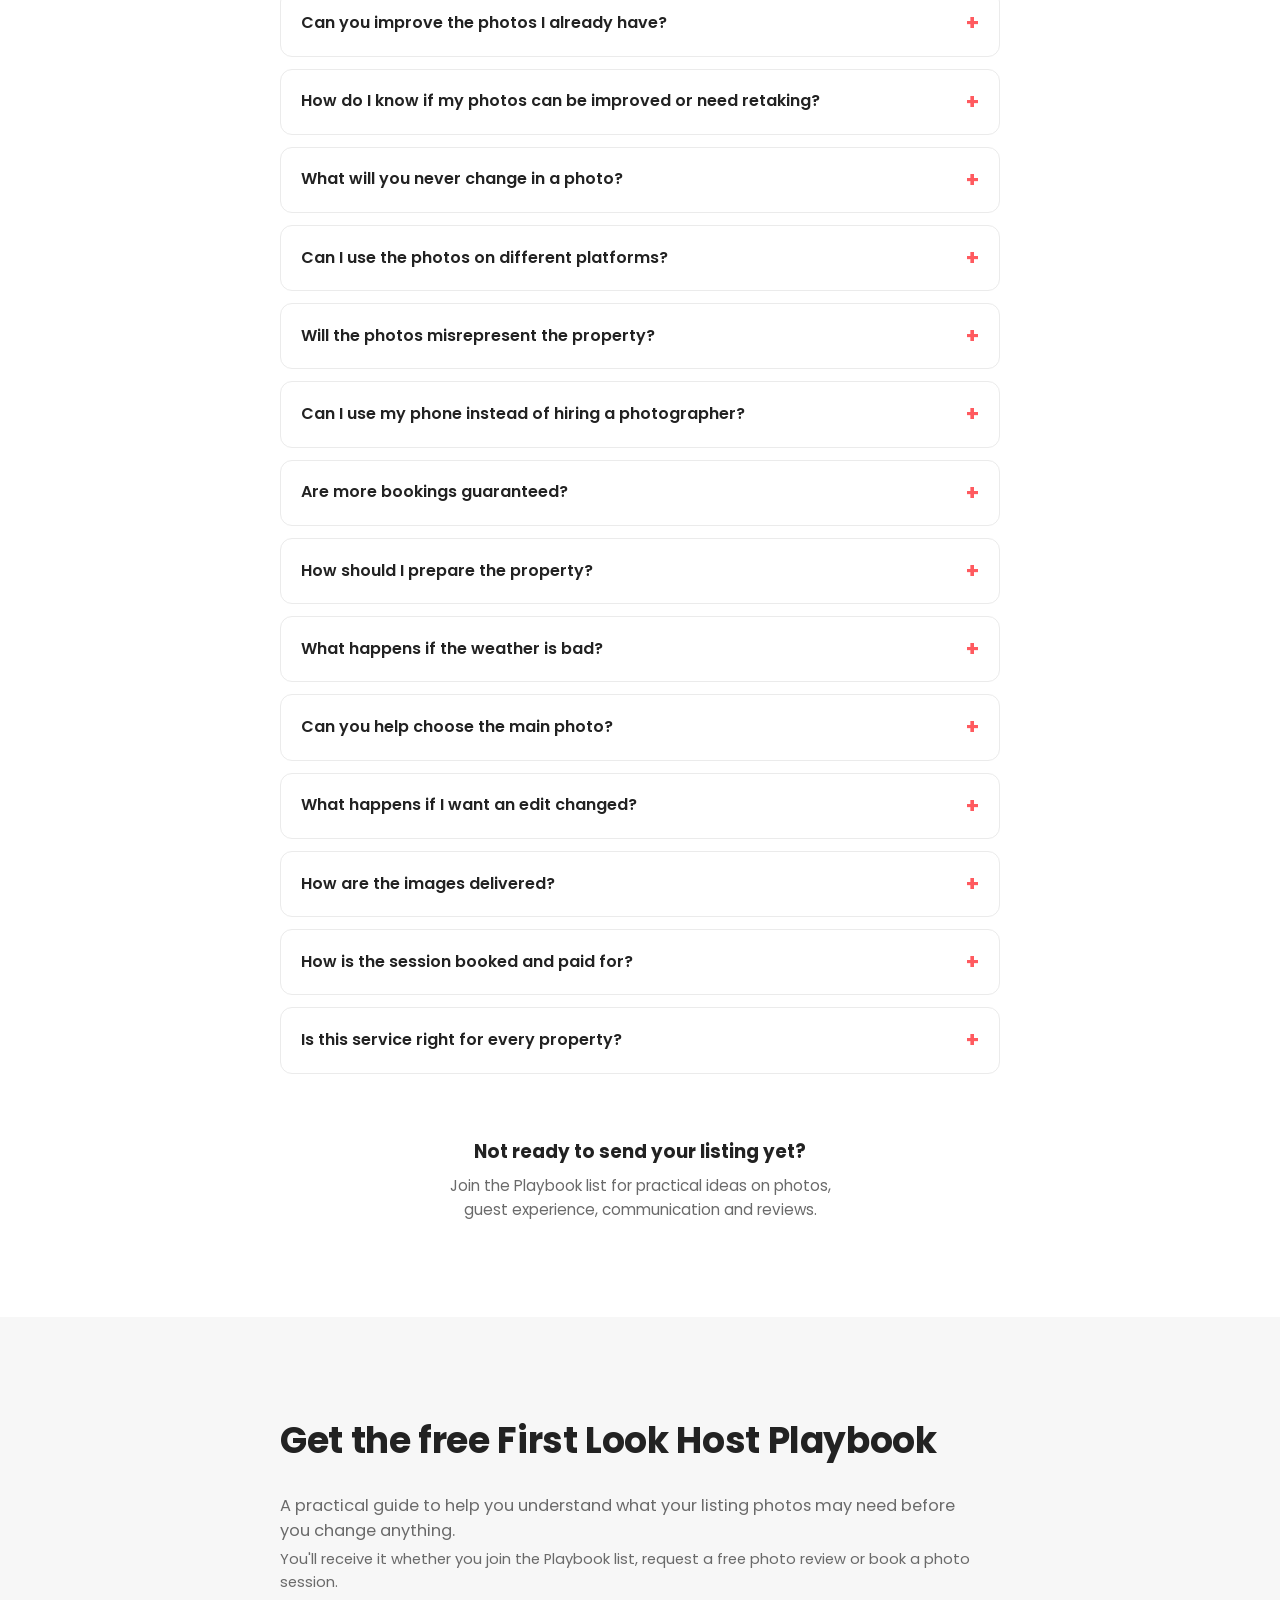
==== commit 2cd418f4: "Add trust signals after Safe Browsing "Deceptive pages" flag Search Console reported an active Decep" ====
--- a/index.html
+++ b/index.html
@@ -799,6 +799,7 @@
   <div class="container container--narrow">
     <h2 class="section__title">Request a photo review or photo session</h2>
     <p class="section__lead">Send your listing link and choose whether you want honest feedback first or are ready to request a photo session.</p>
+    <p class="disclaimer contact-form__safety-note">We only use your listing link to review your current photos. This form never asks for passwords, login details or payment information.</p>
 
     <form id="contact-form" class="contact-form" method="POST" action="https://formspree.io/f/mojgopoa" novalidate>
       <div class="form-field">
@@ -903,7 +904,9 @@
 <footer class="site-footer">
   <div class="container site-footer__inner">
     <p class="site-footer__contact">First Look Photo · short-term rental photography</p>
+    <p class="site-footer__location">Marlborough, New Zealand · <a href="mailto:hello@firstlook-photo.com">hello@firstlook-photo.com</a></p>
     <p class="site-footer__disclaimer">Not affiliated with Airbnb, Booking.com or Vrbo.</p>
+    <p class="site-footer__links"><a href="privacy.html">Privacy</a></p>
     <p class="site-footer__copy">&copy; 2026 First Look Photo</p>
   </div>
 </footer>
--- a/css/styles.css
+++ b/css/styles.css
@@ -1275,6 +1275,9 @@
   font-size: 0.88rem;
 }
 .site-footer__disclaimer { font-weight: 600; color: var(--color-text); }
+.site-footer__location a { color: var(--color-text-secondary); }
+.site-footer__links { font-size: 0.82rem; }
+.site-footer__links a { color: var(--color-text-secondary); text-decoration: underline; }
 .site-footer__copy { margin-top: var(--space-2); font-size: 0.78rem; }
 
 /* ---------- Host Playbook capture popup ---------- */
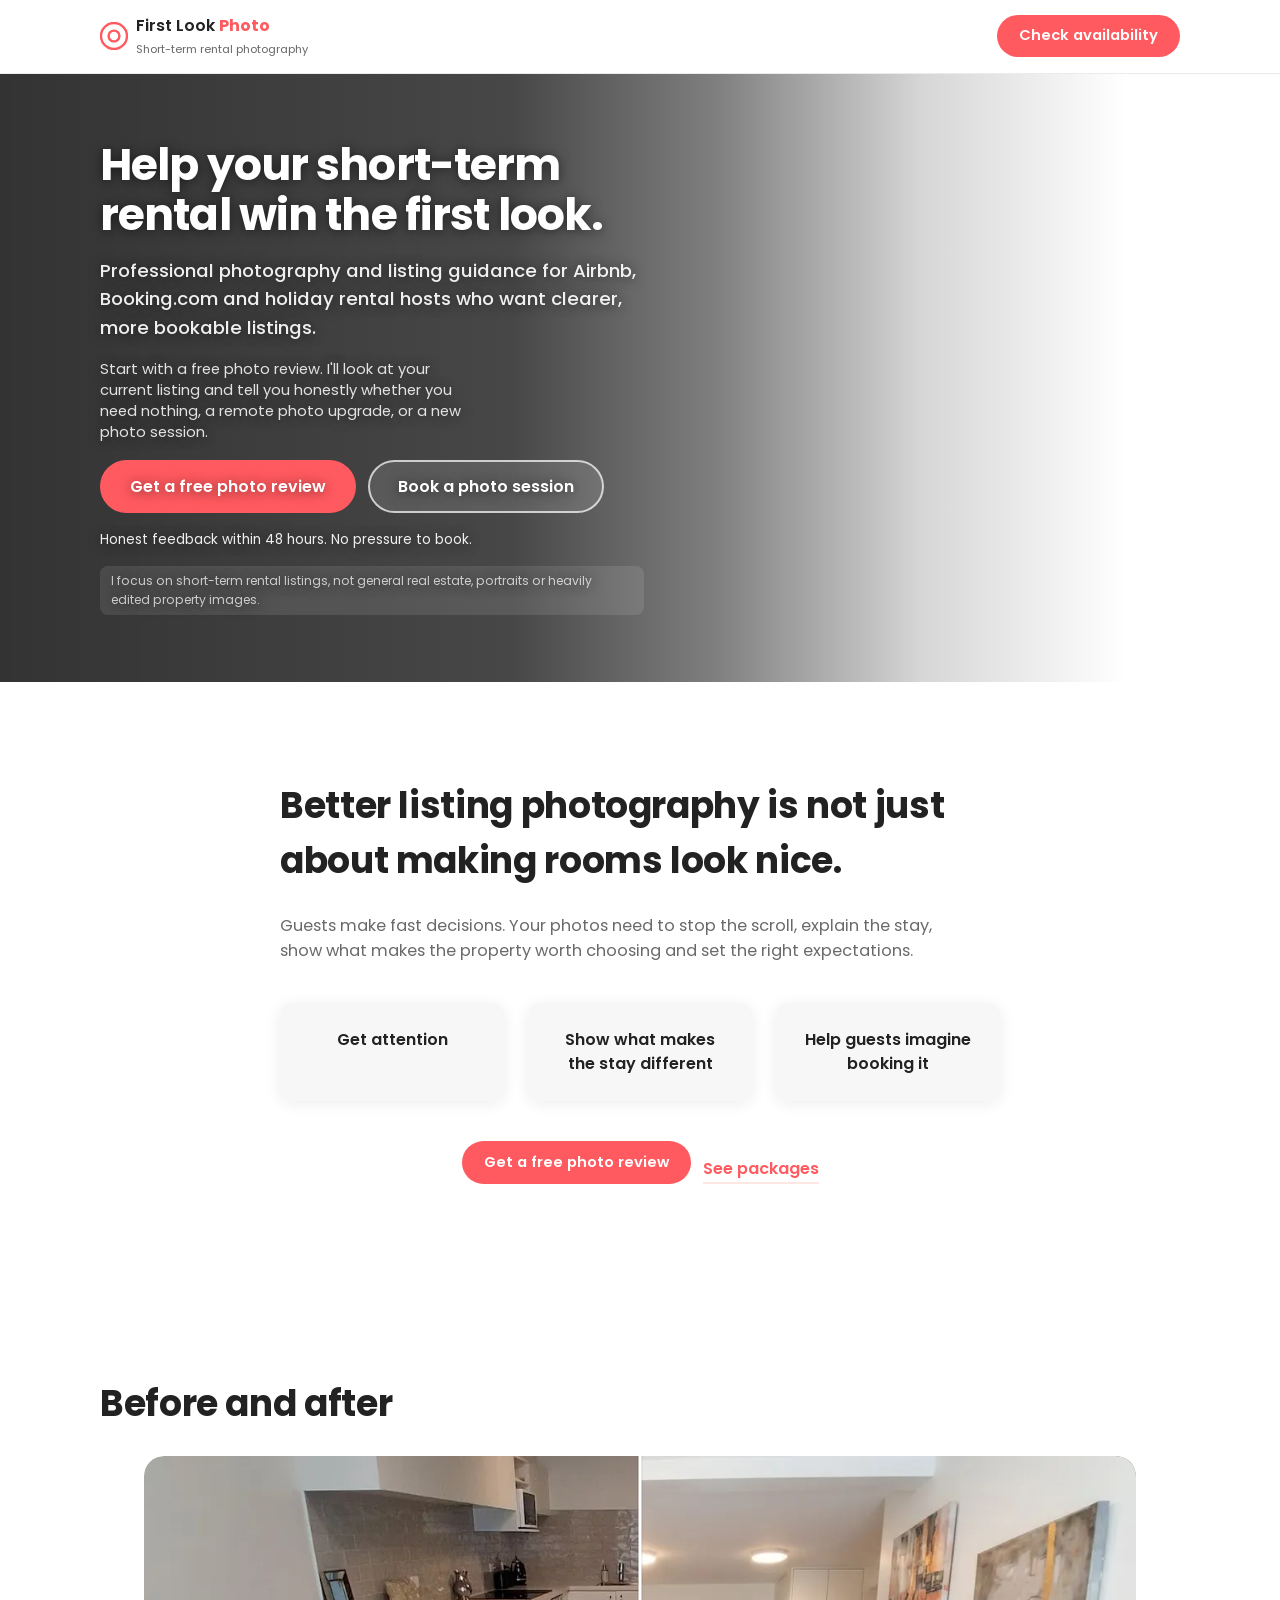
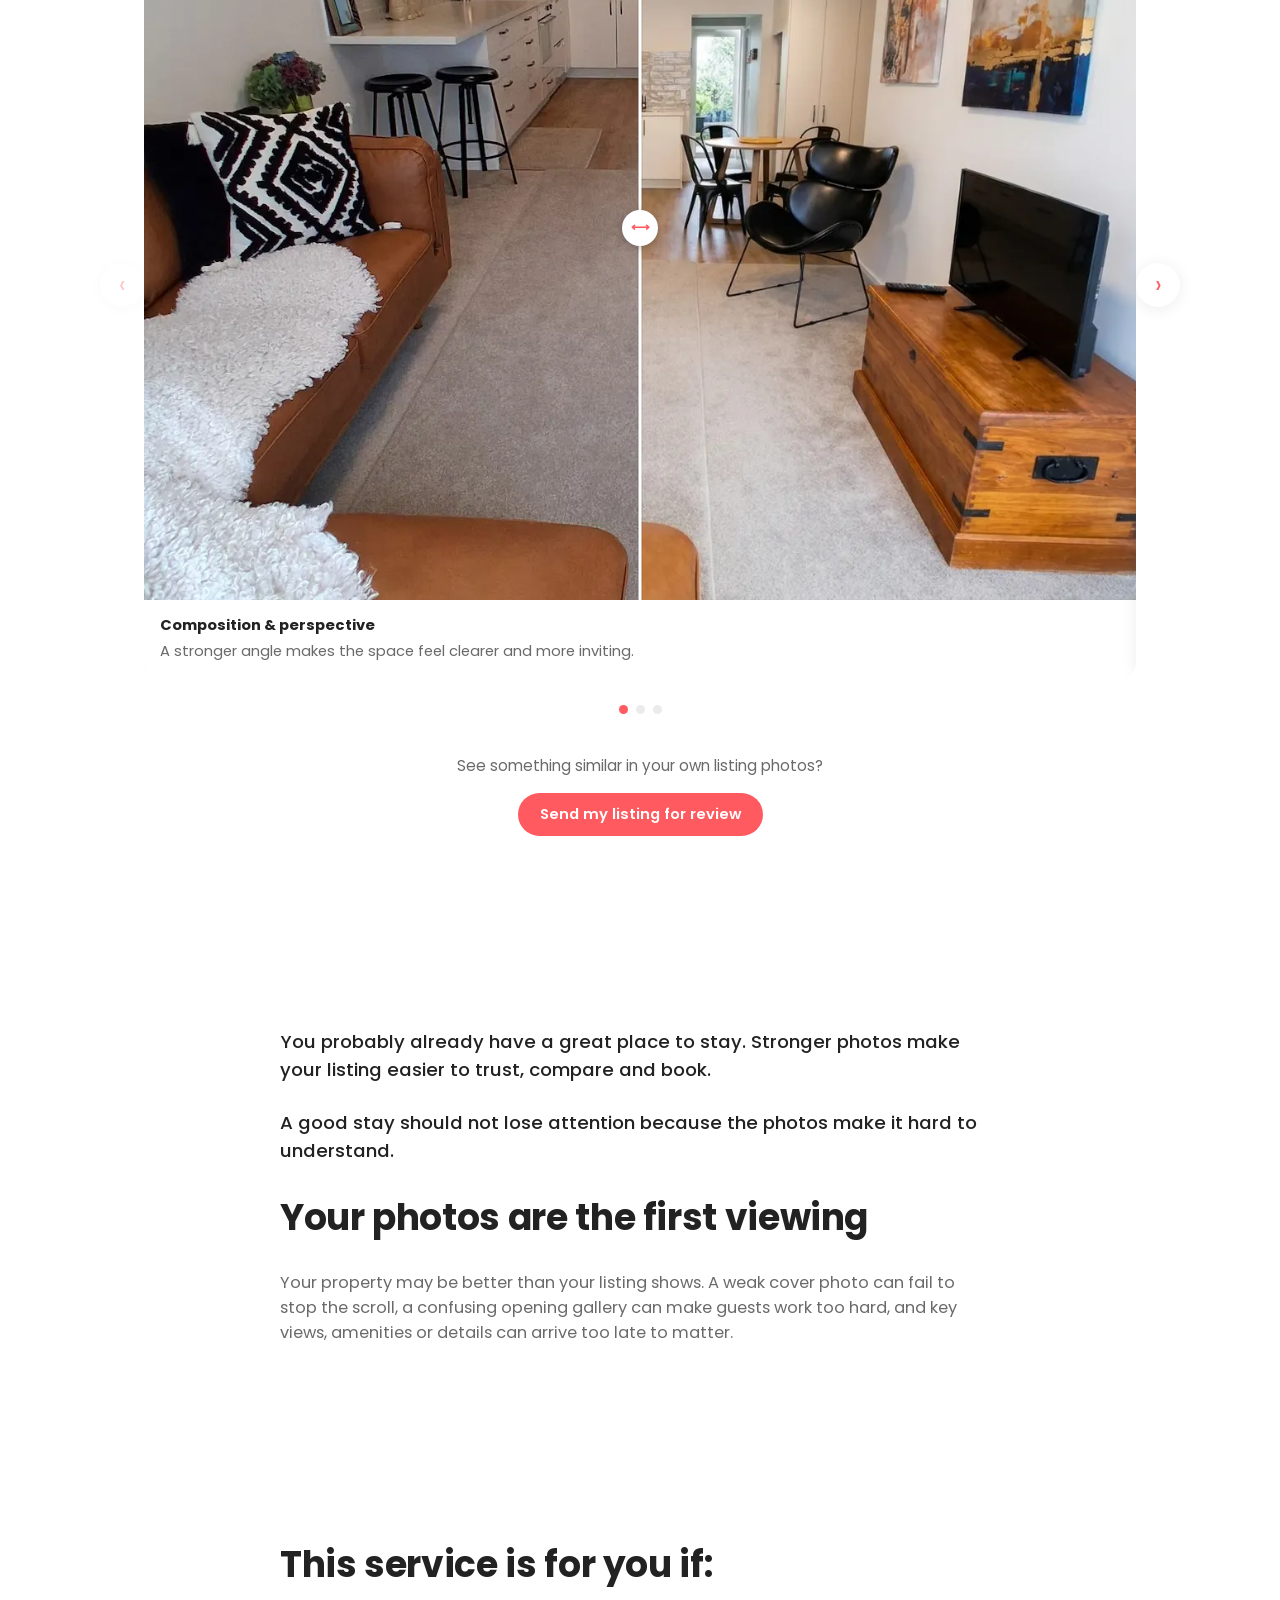
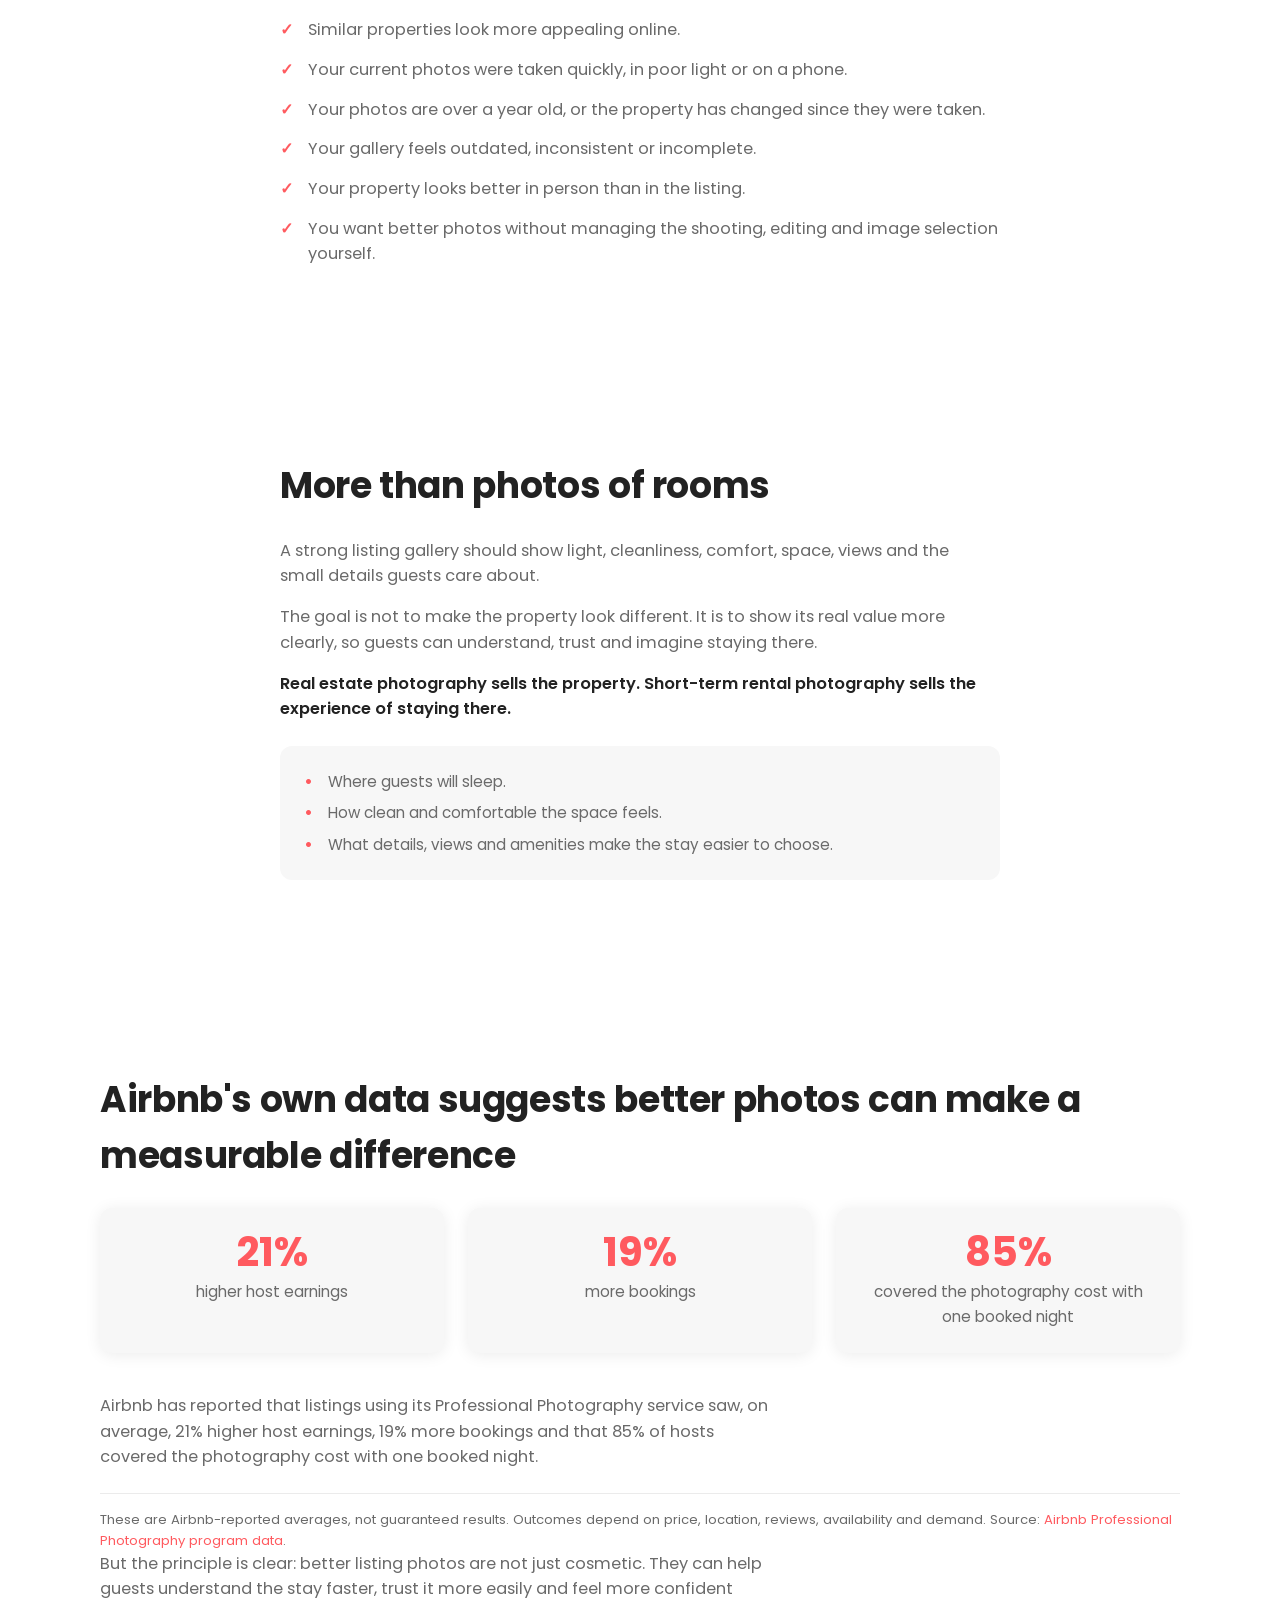
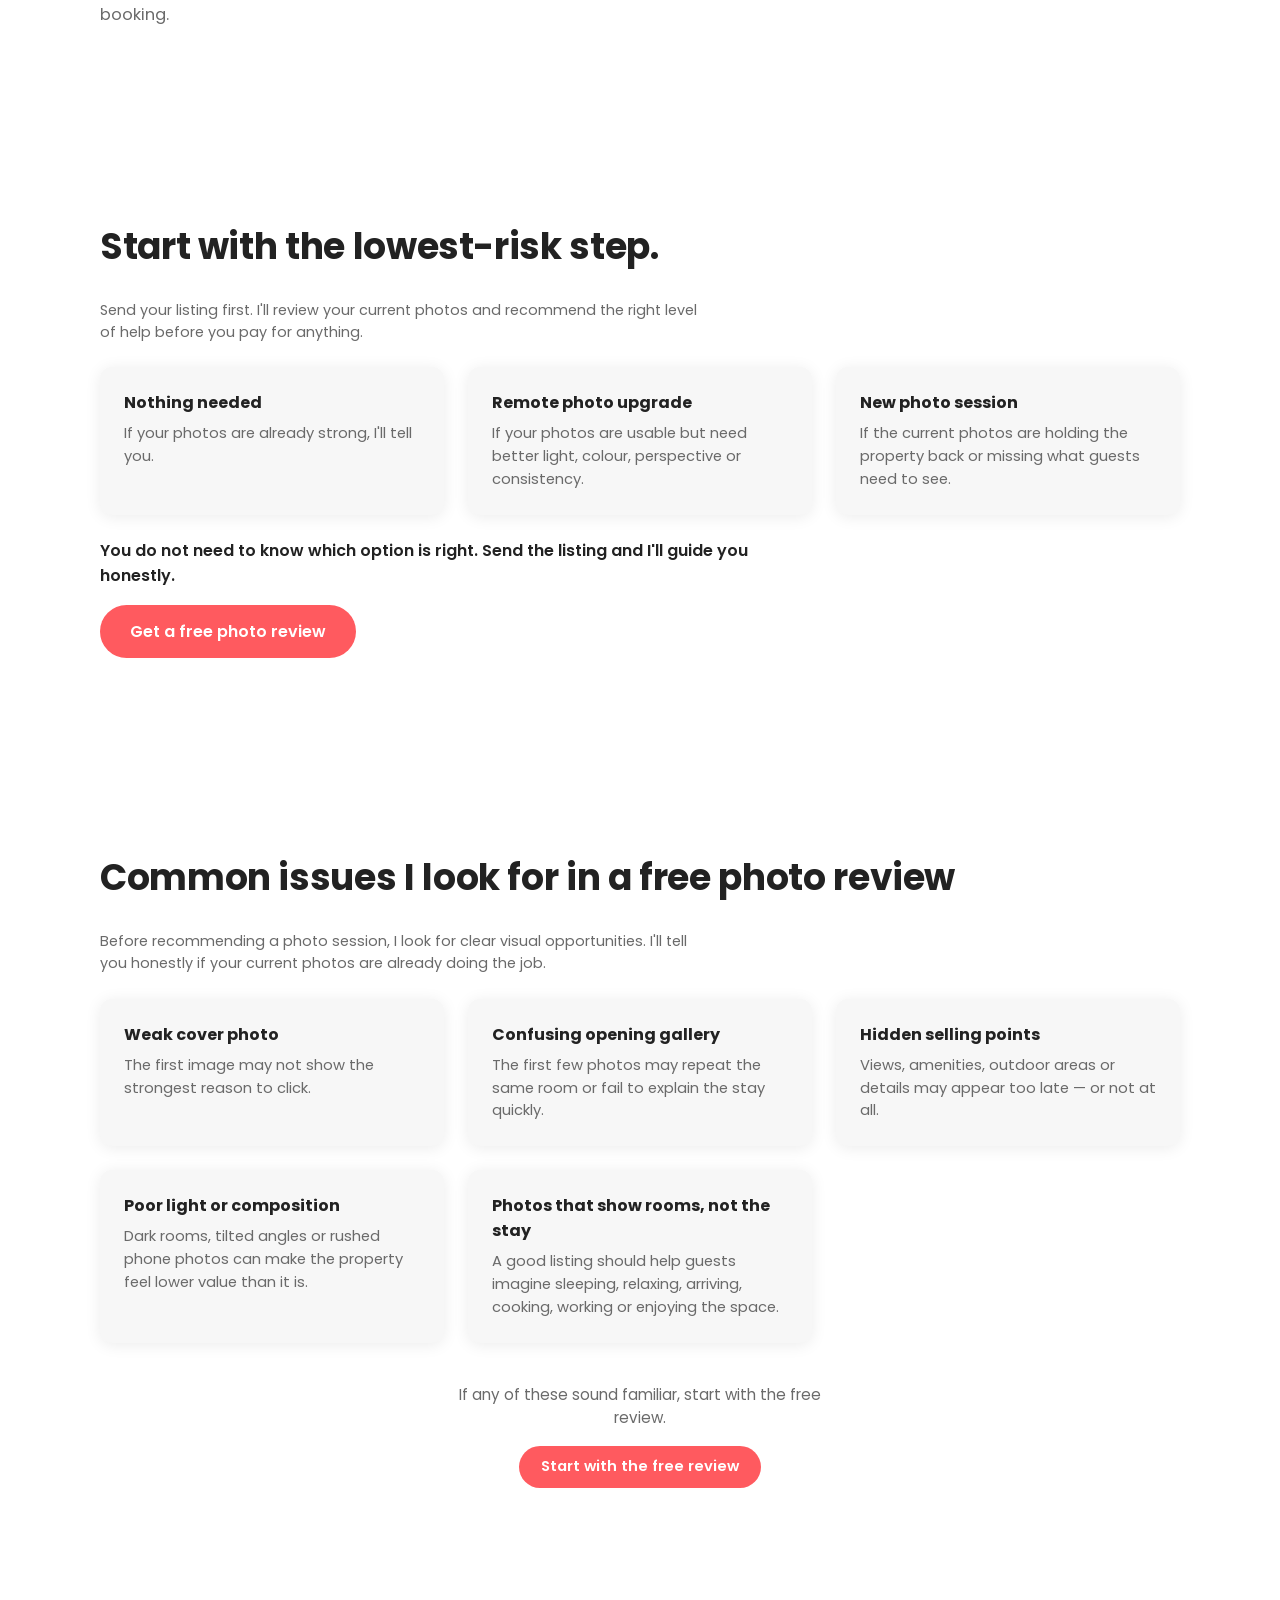
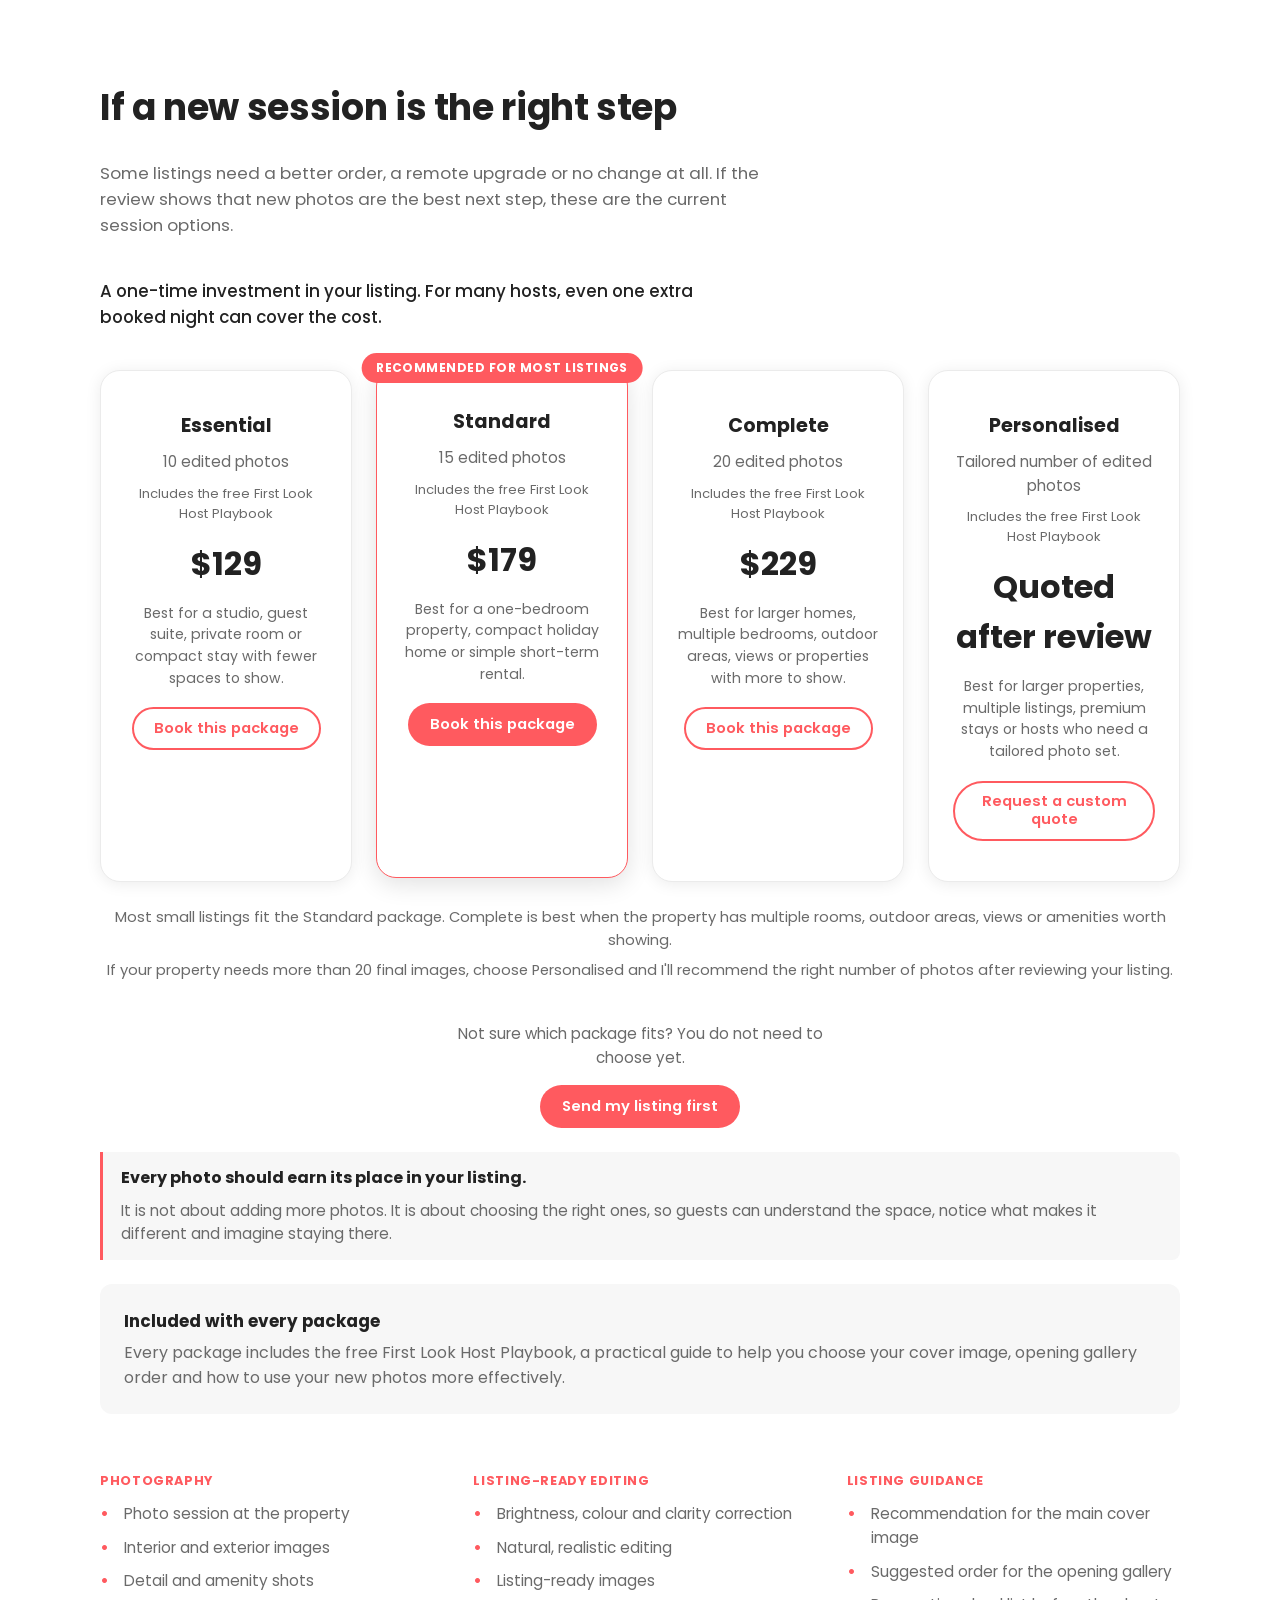
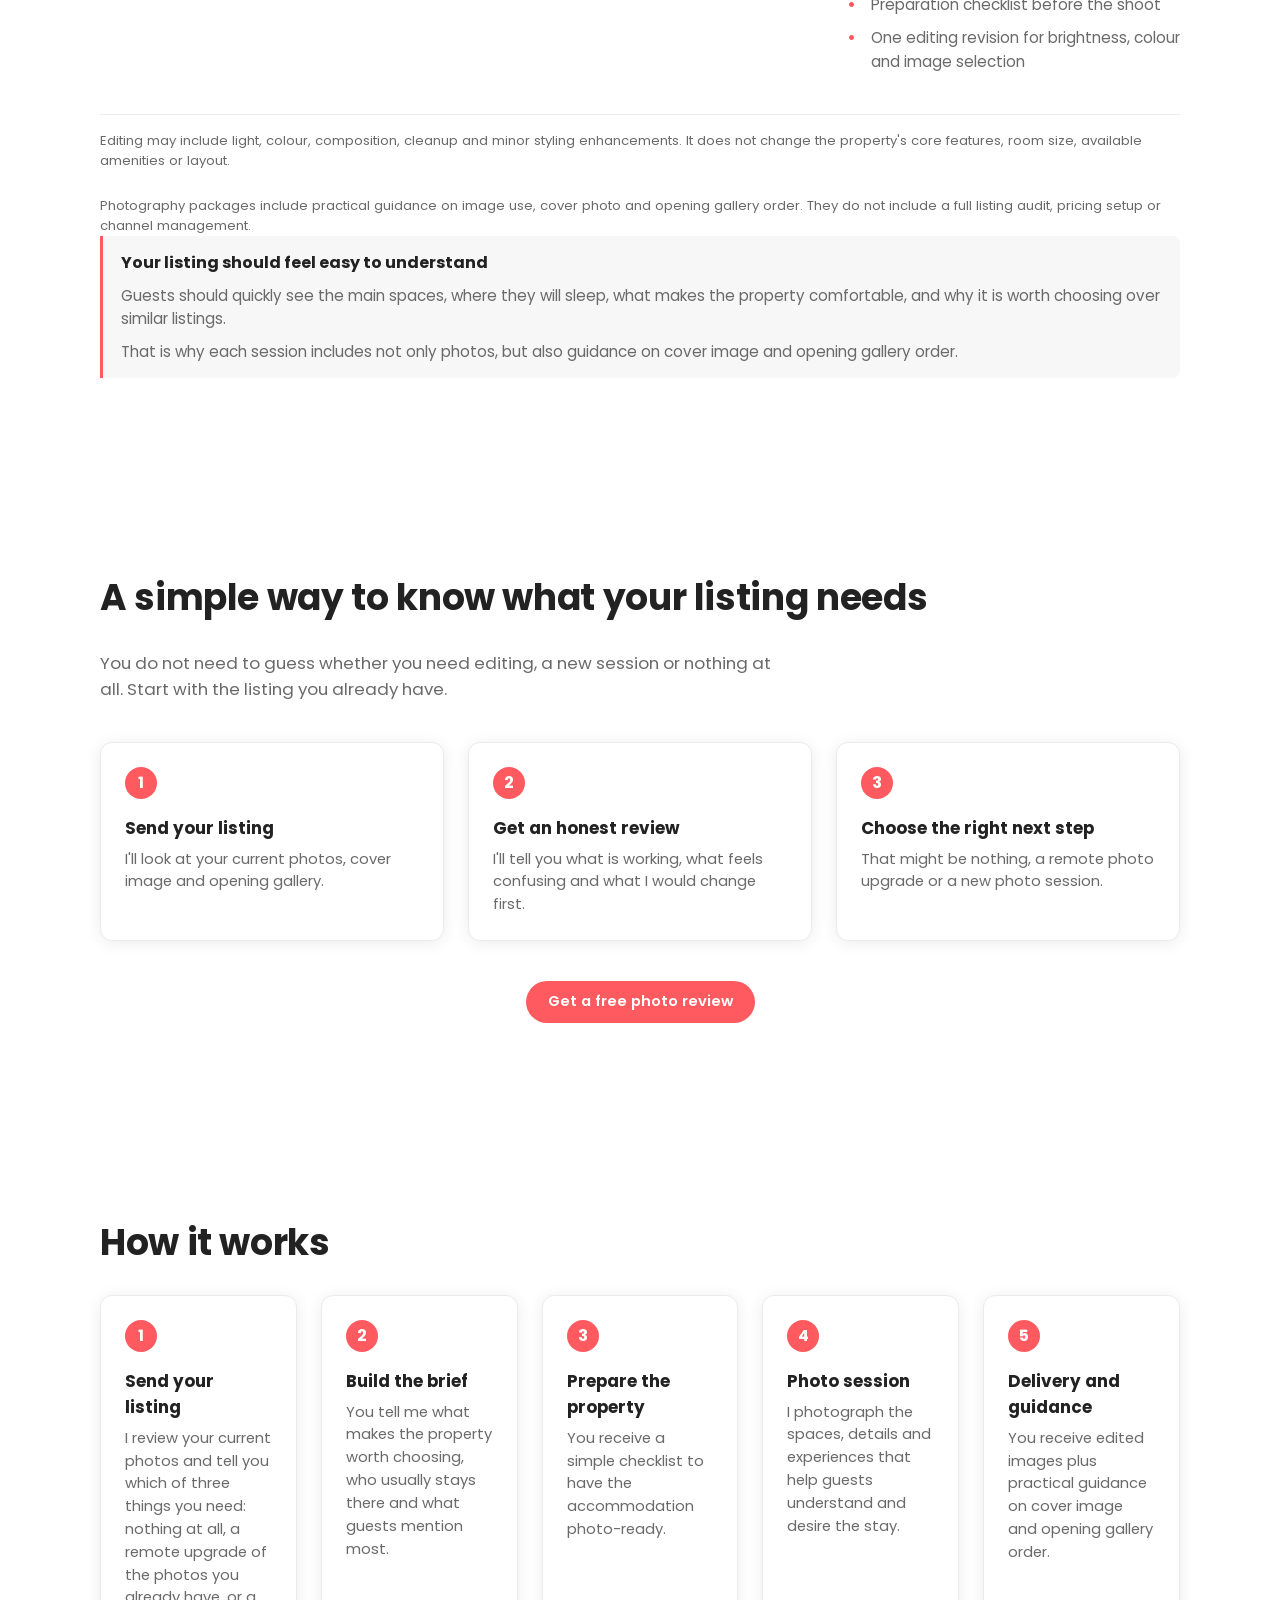
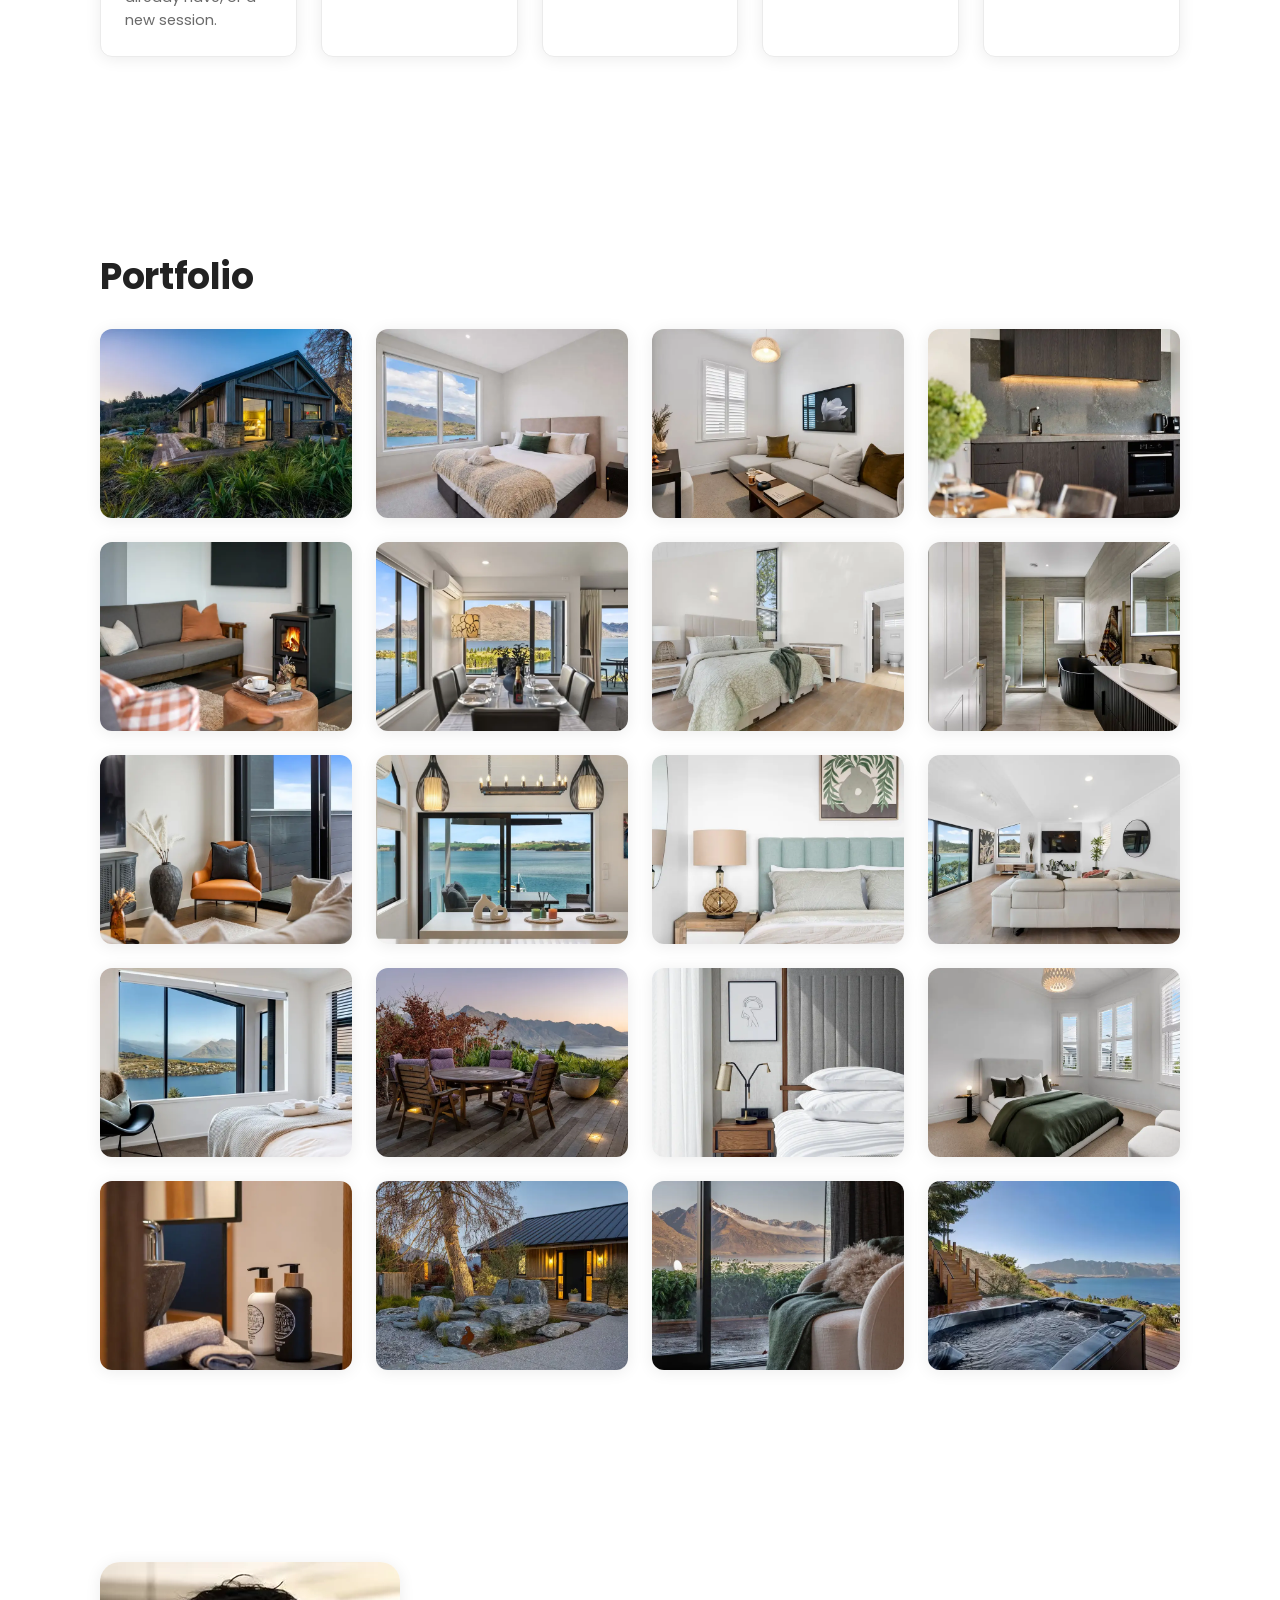
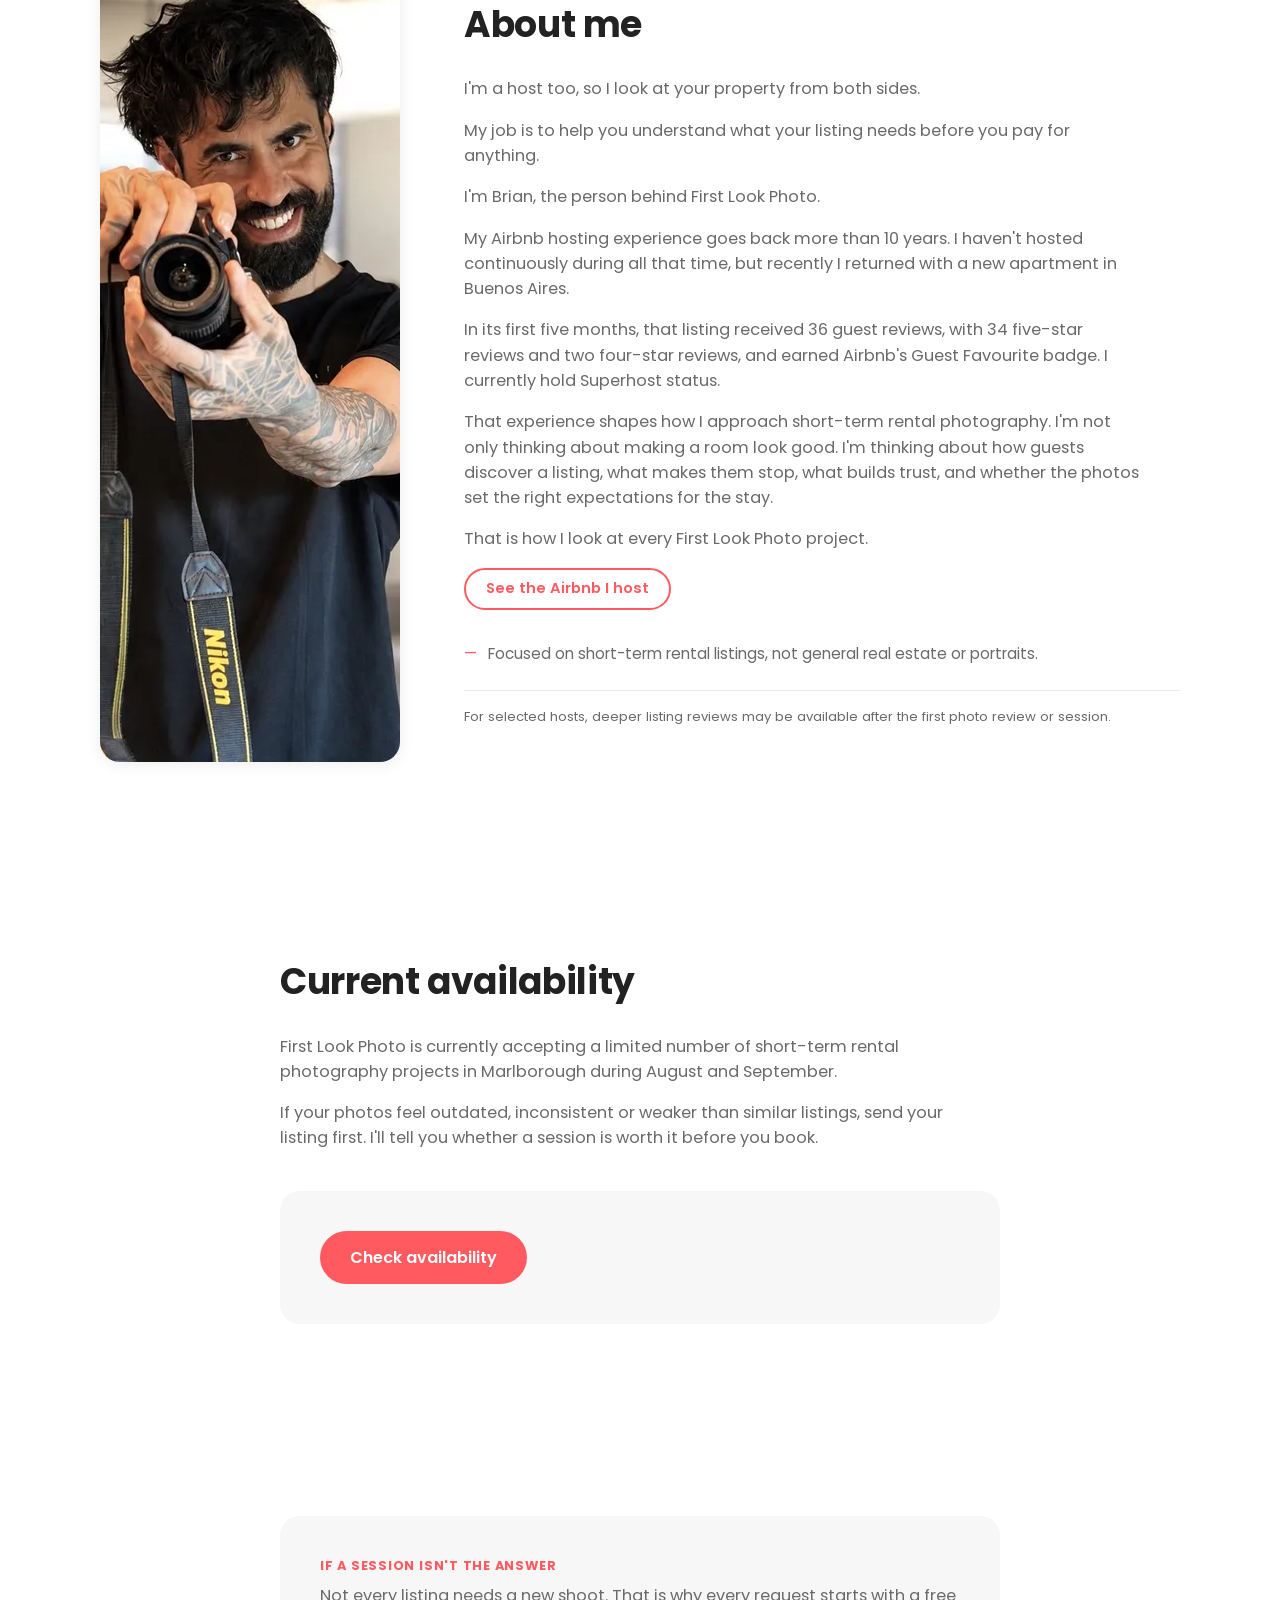
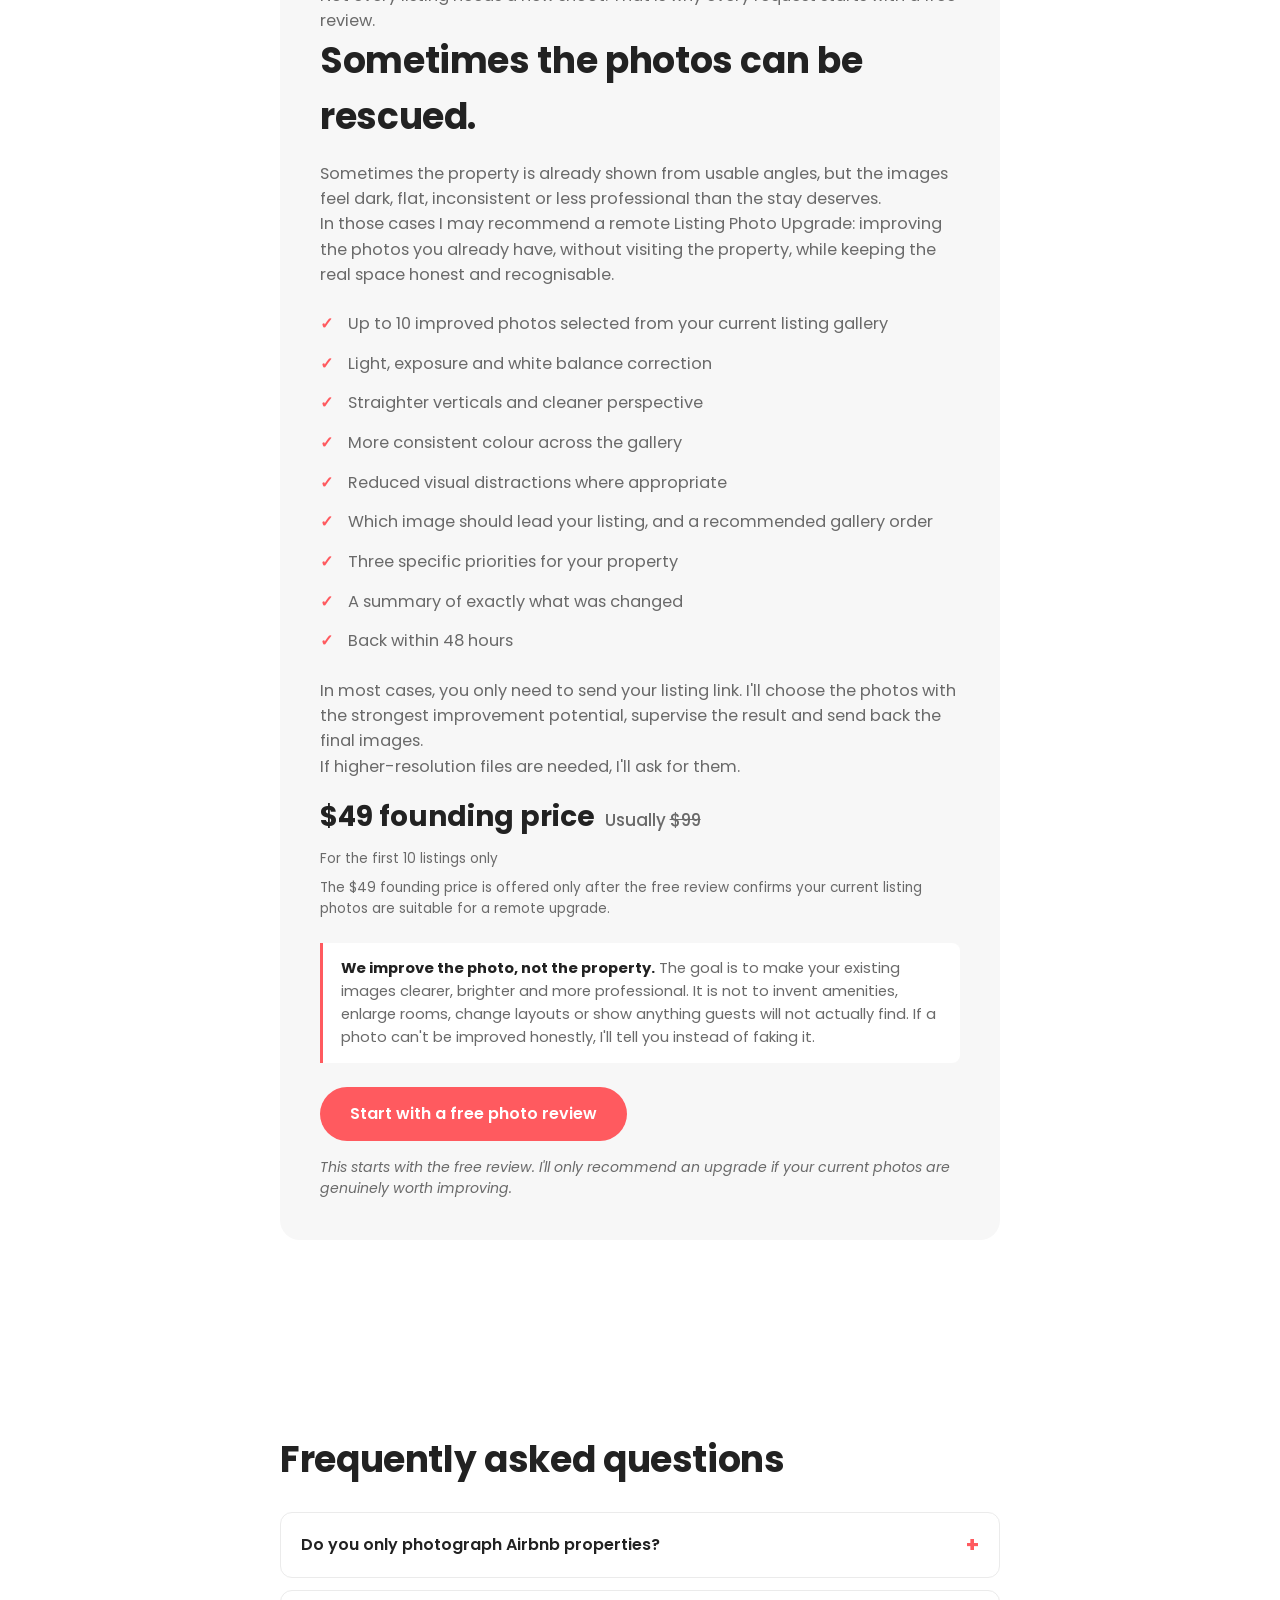
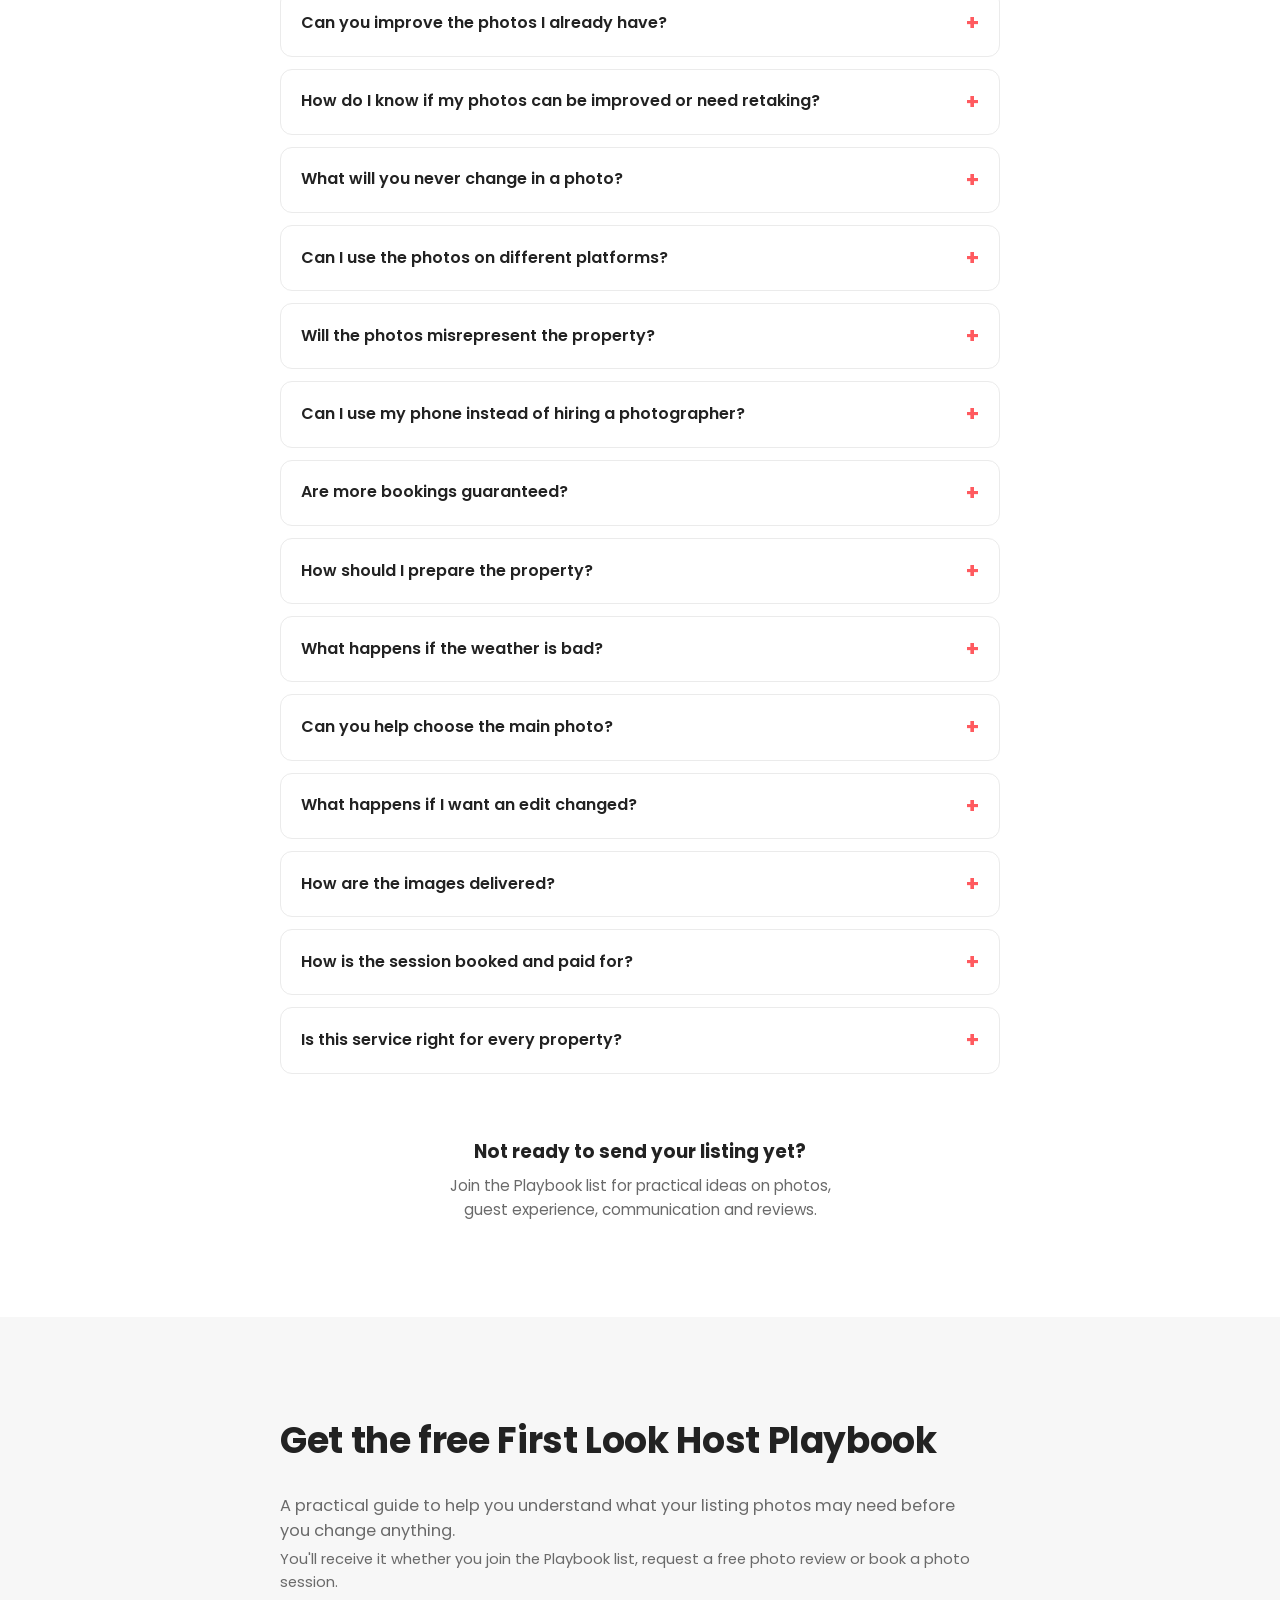
==== commit a5133975: "Sharpen contact form safety note to name the actual platforms Deceptive pages flag still active in S" ====
--- a/index.html
+++ b/index.html
@@ -799,7 +799,7 @@
   <div class="container container--narrow">
     <h2 class="section__title">Request a photo review or photo session</h2>
     <p class="section__lead">Send your listing link and choose whether you want honest feedback first or are ready to request a photo session.</p>
-    <p class="disclaimer contact-form__safety-note">We only use your listing link to review your current photos. This form never asks for passwords, login details or payment information.</p>
+    <p class="disclaimer contact-form__safety-note">We only use your listing link to review your current photos. We never ask for your Airbnb, Booking.com or Vrbo login, password or payment information through this form.</p>
 
     <form id="contact-form" class="contact-form" method="POST" action="https://formspree.io/f/mojgopoa" novalidate>
       <div class="form-field">
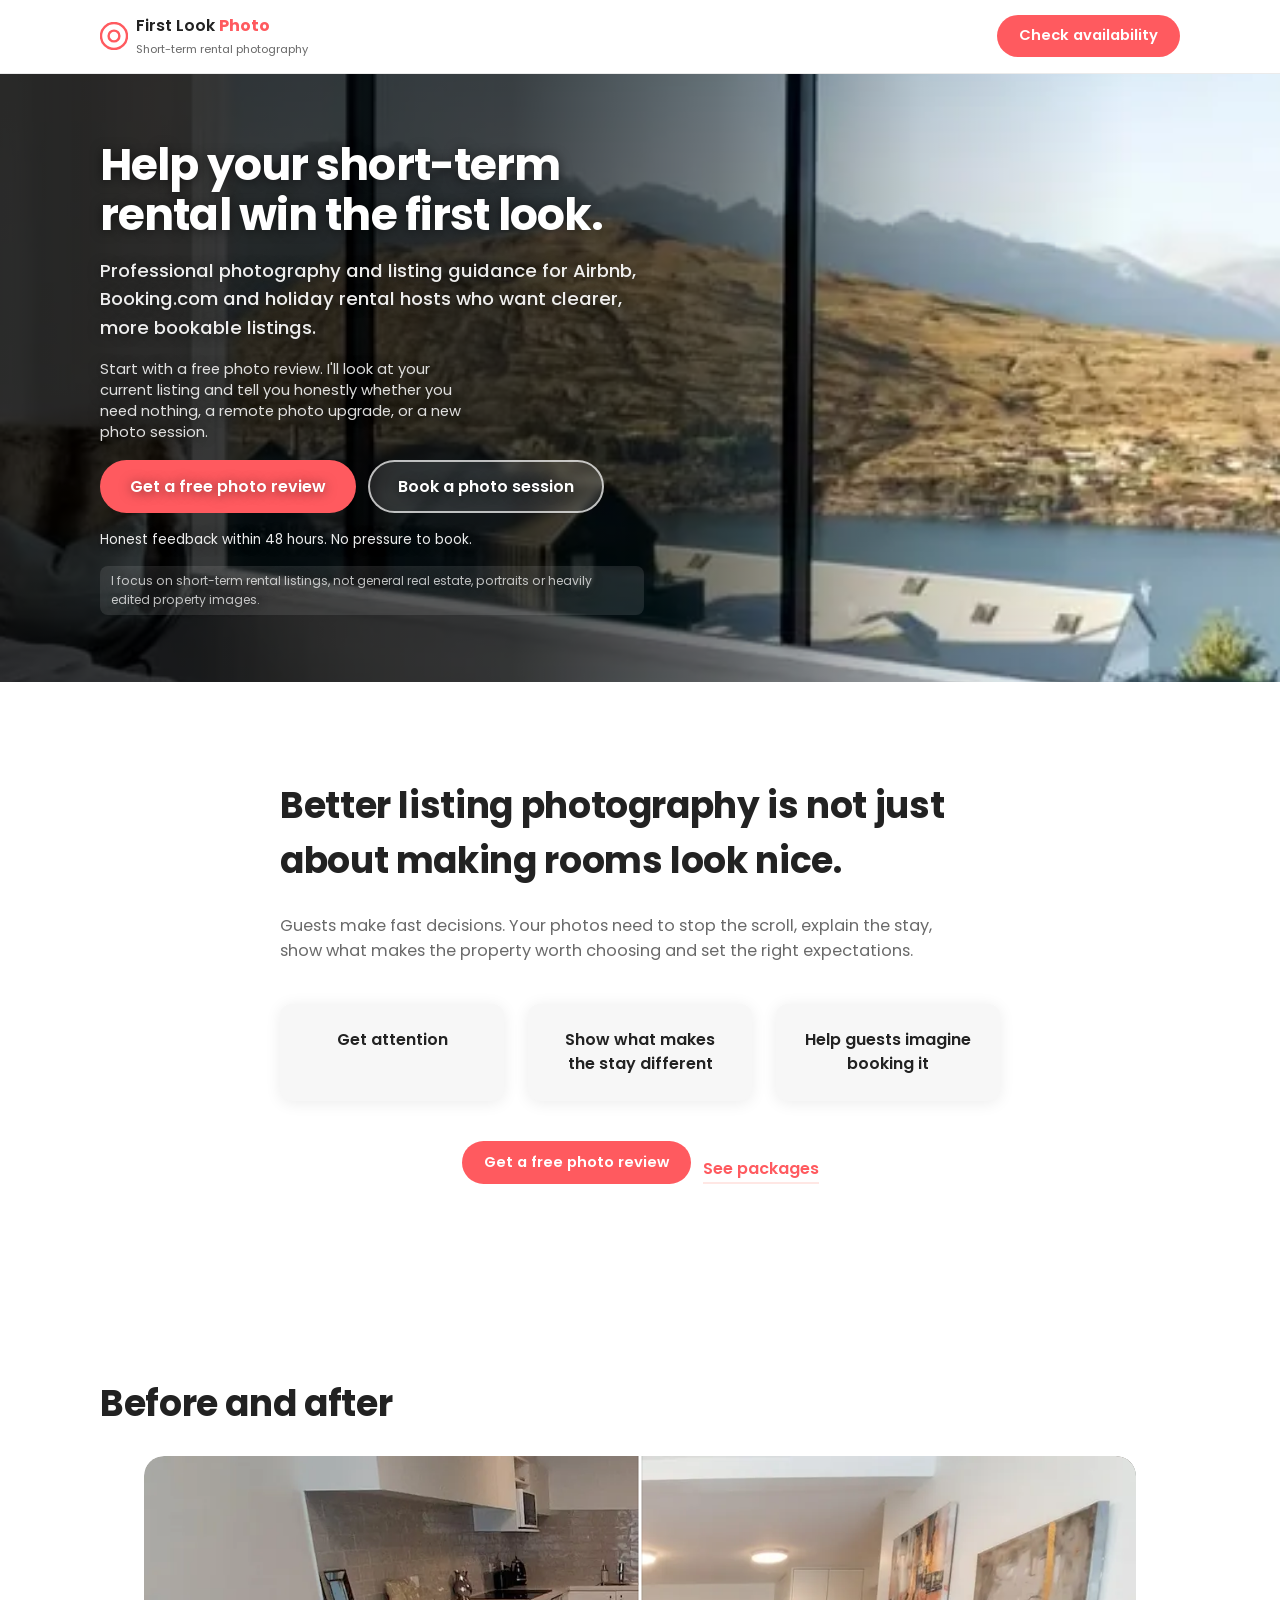
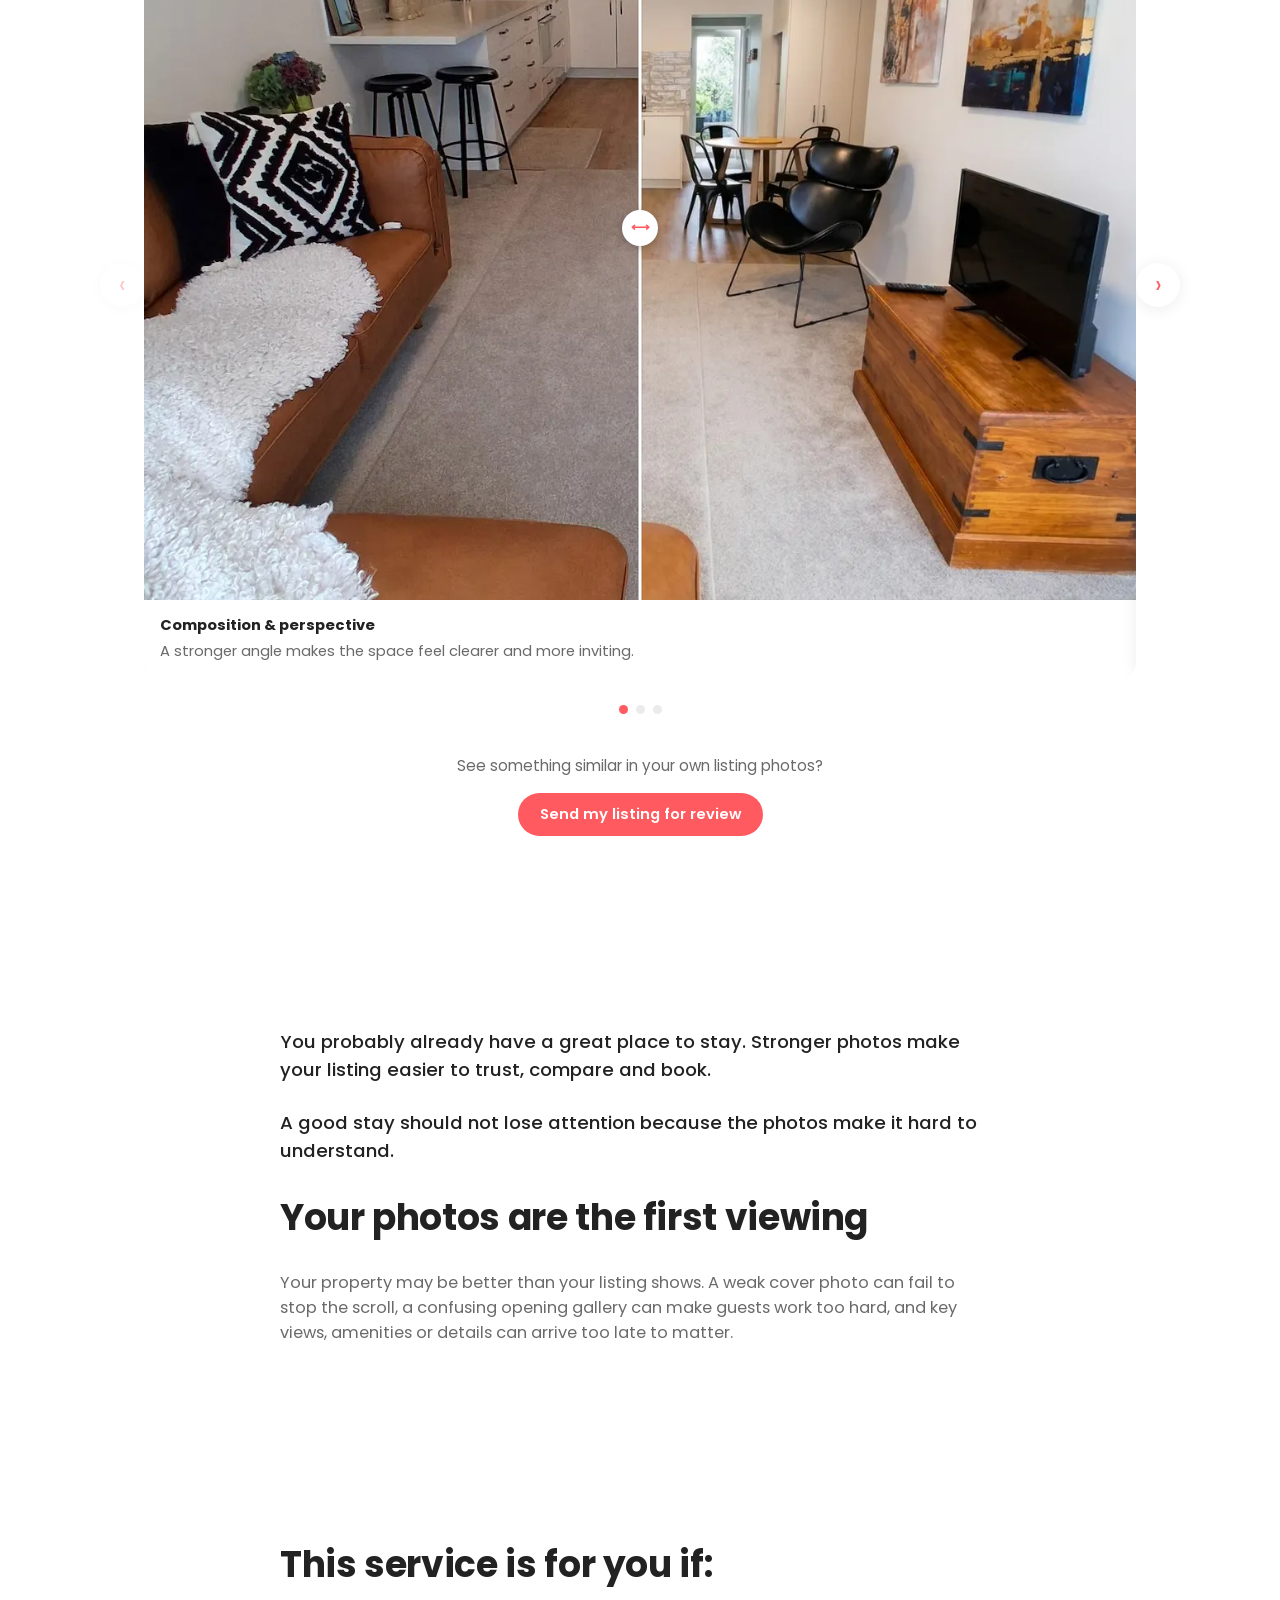
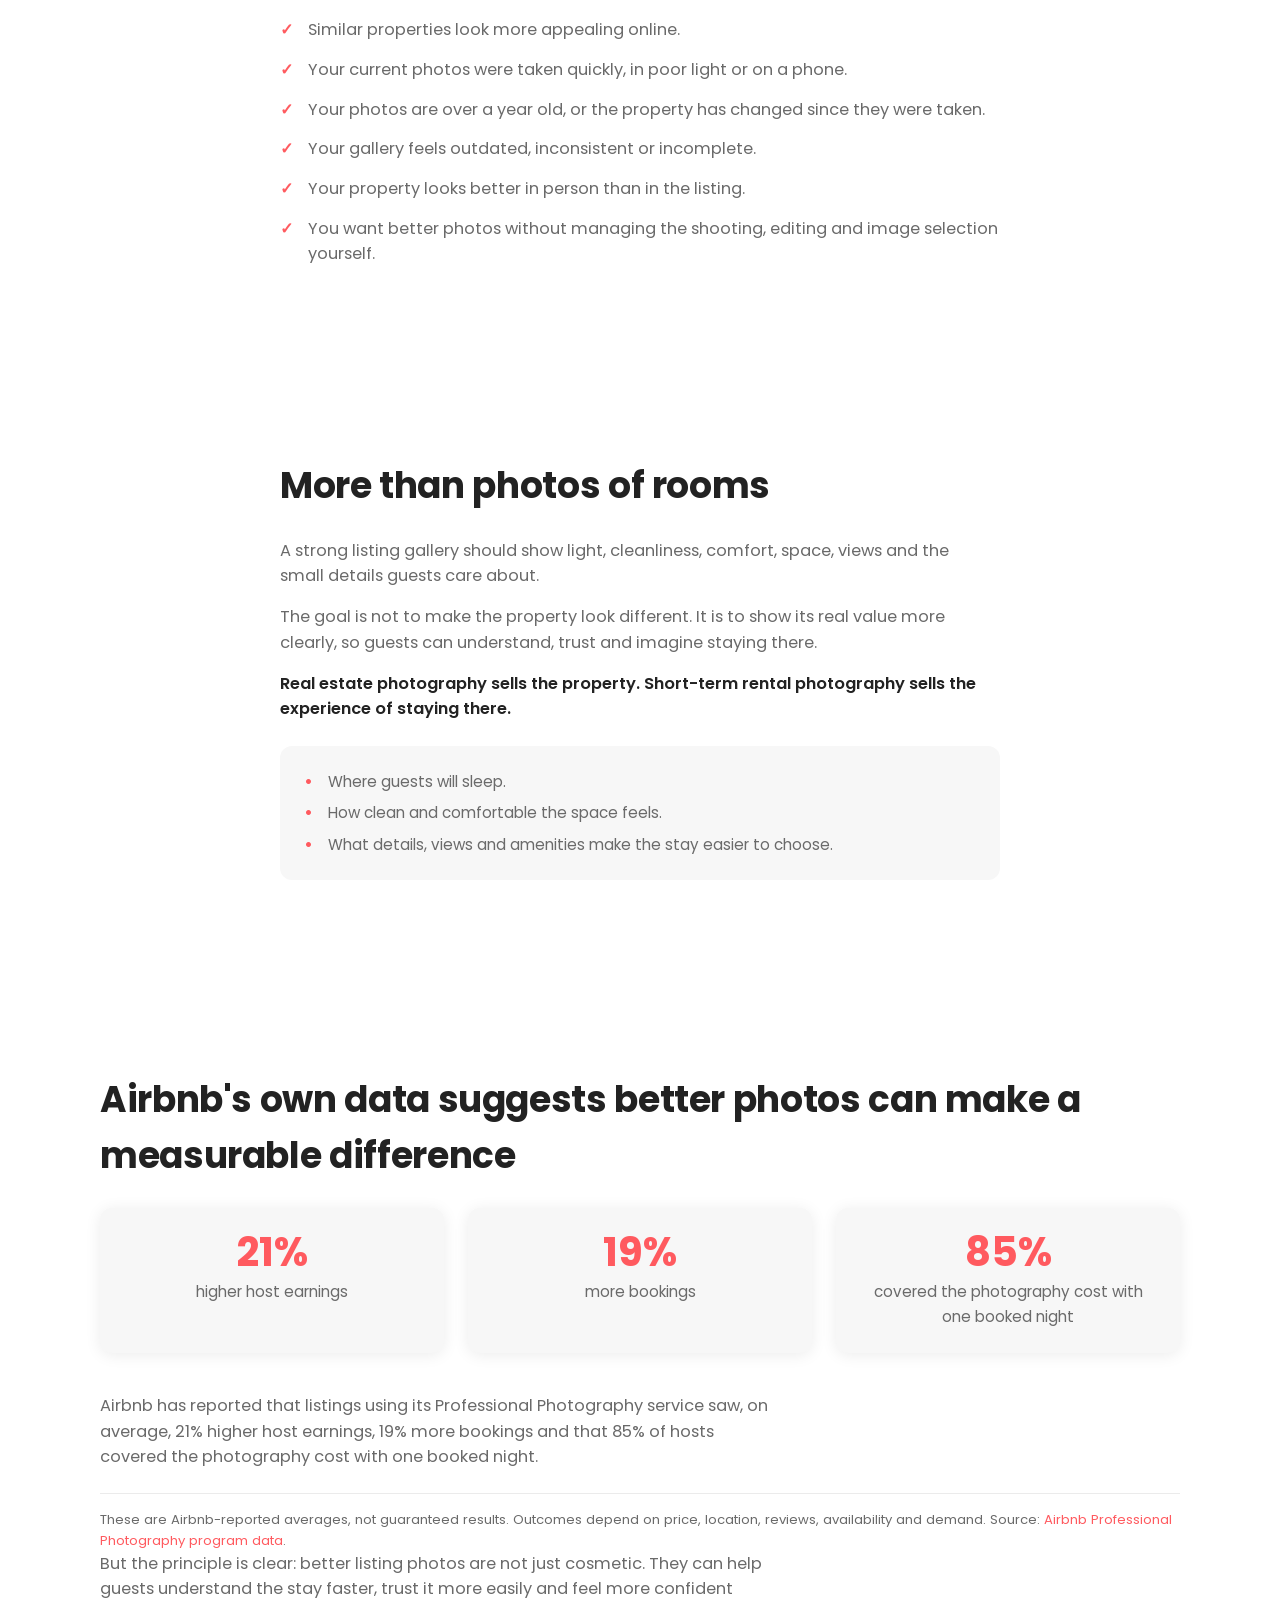
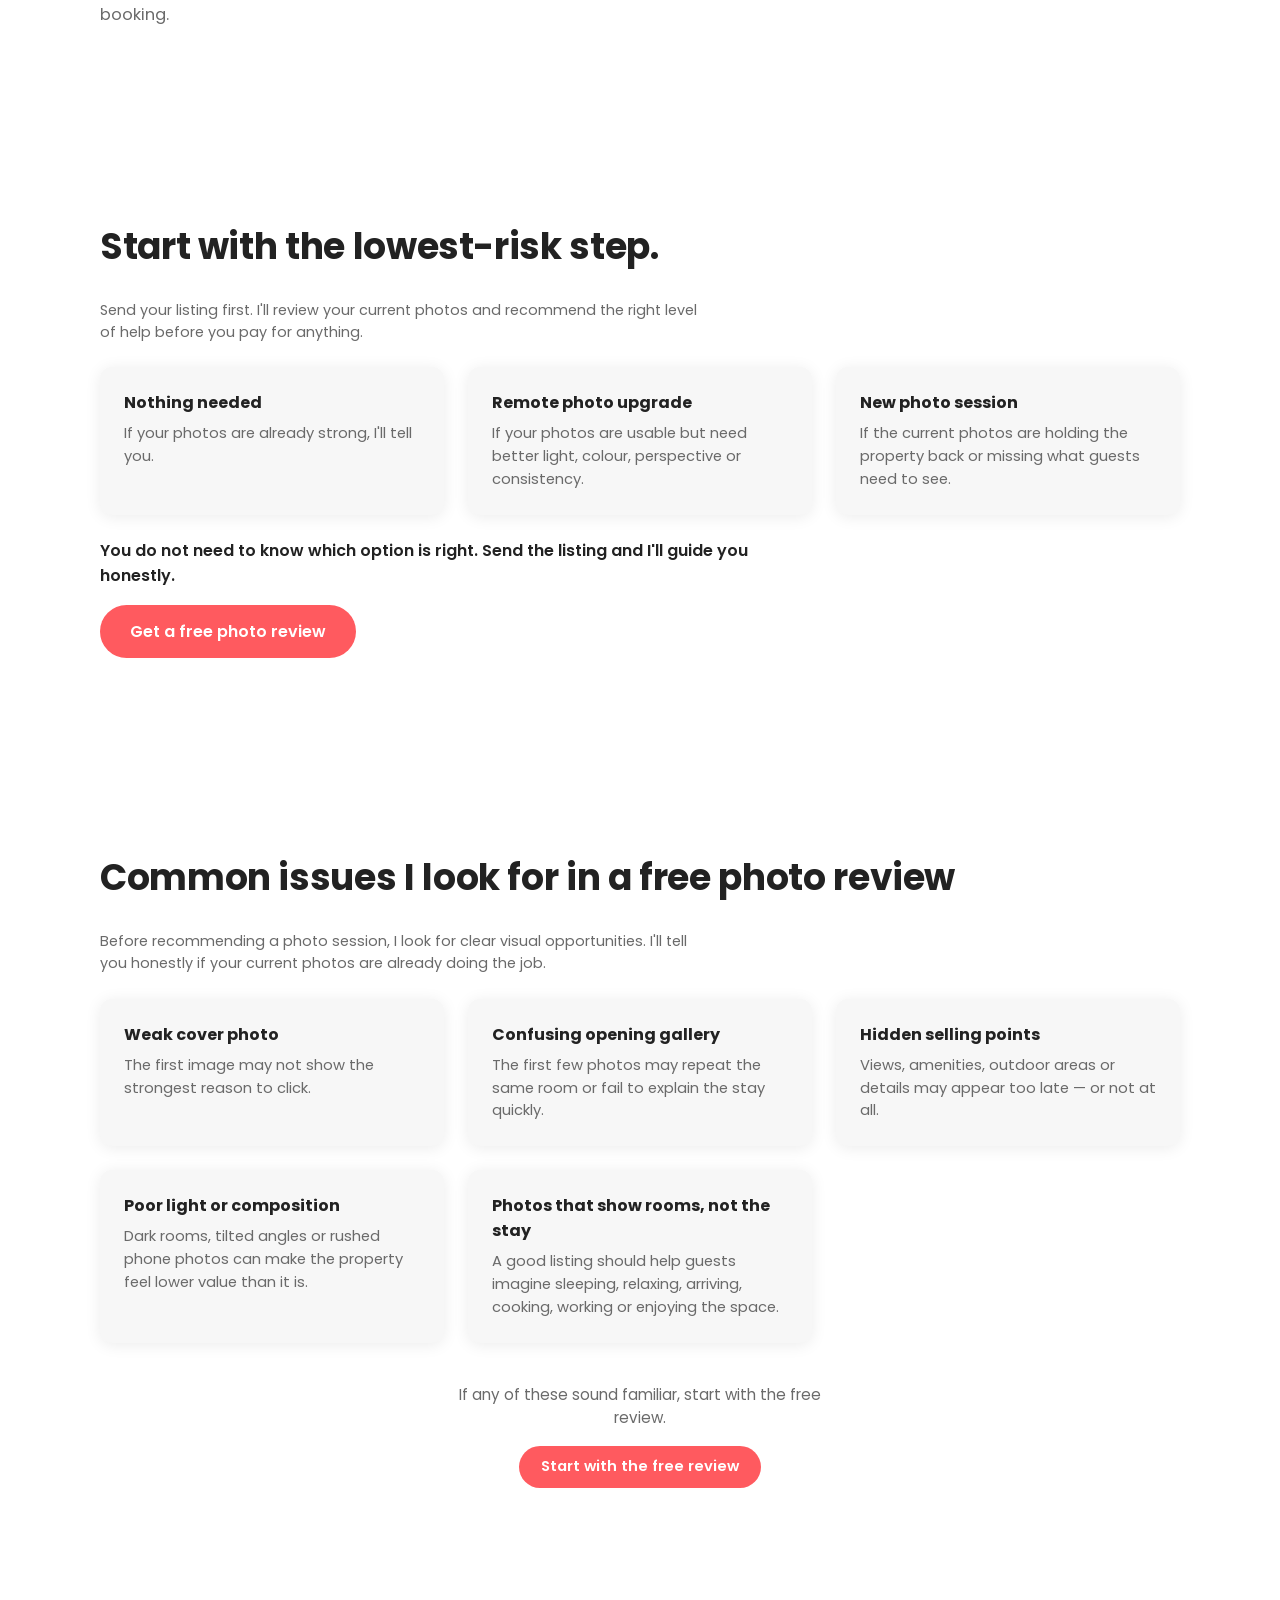
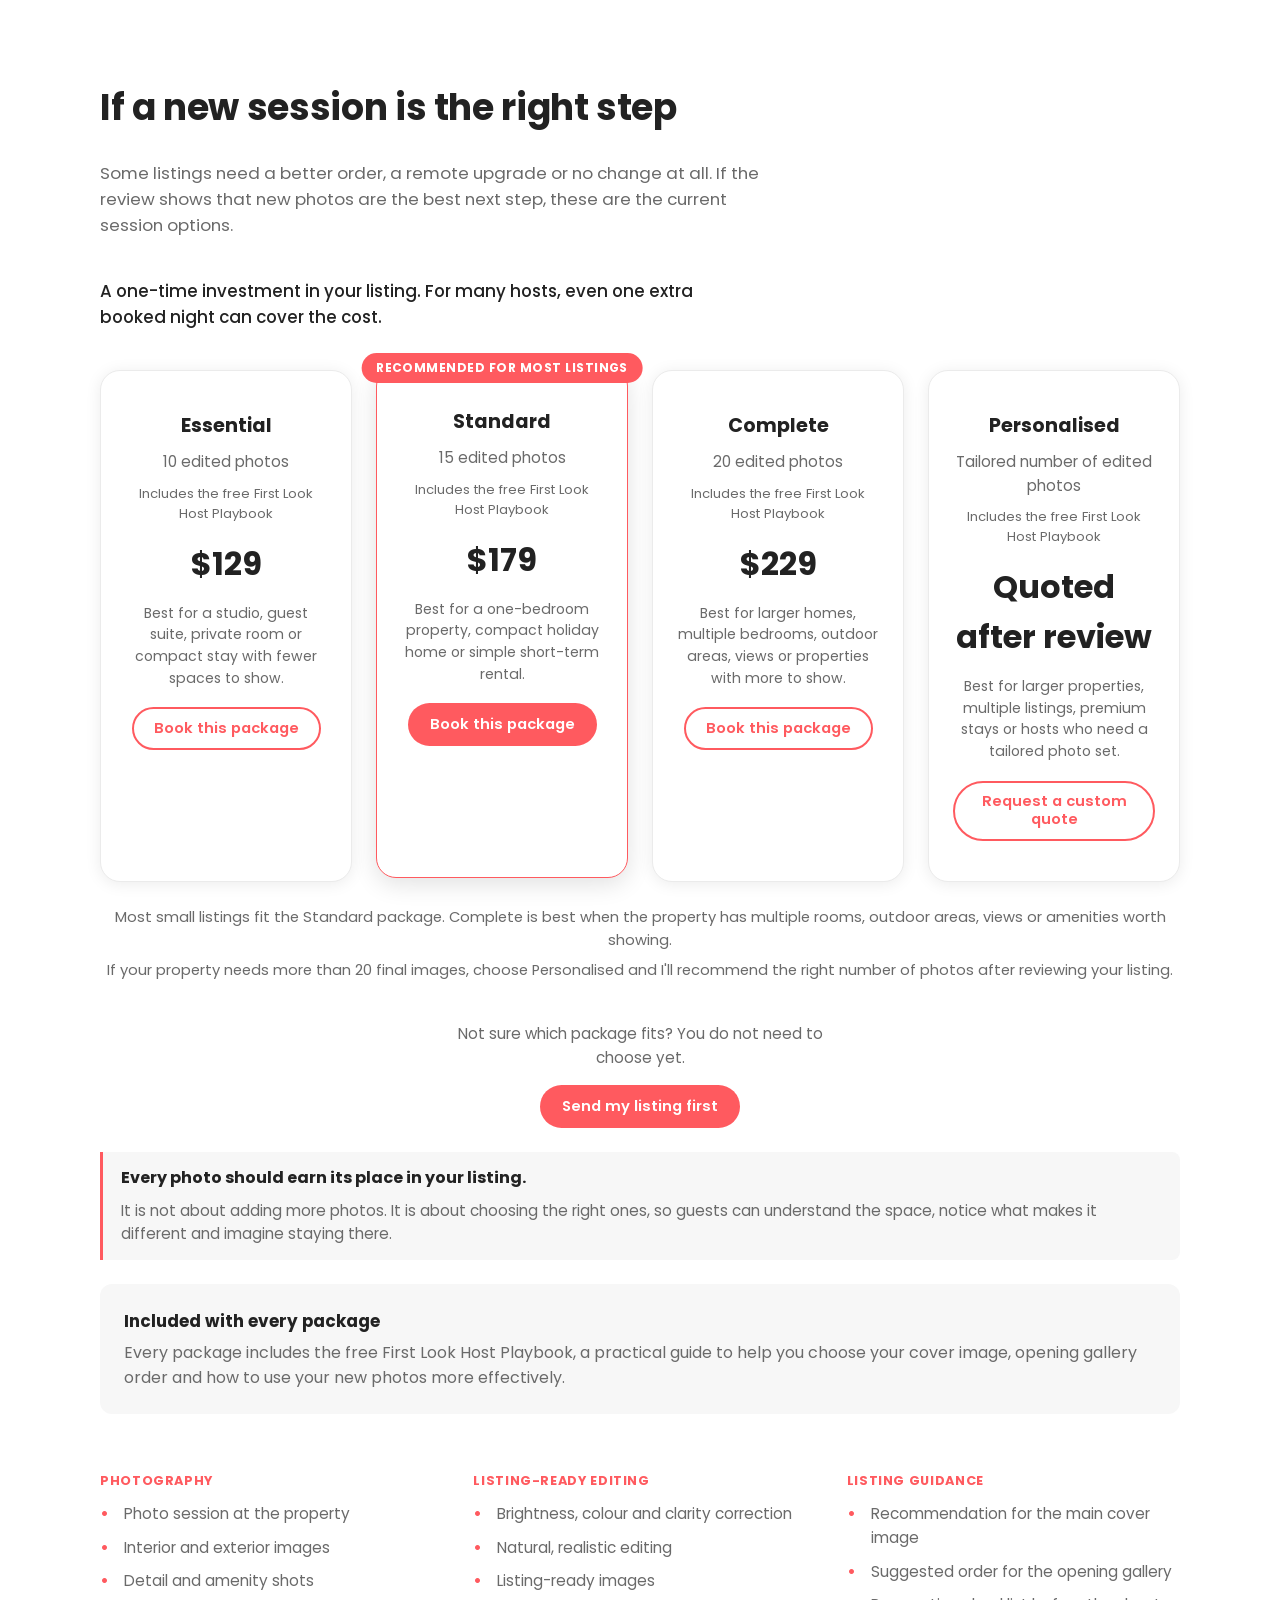
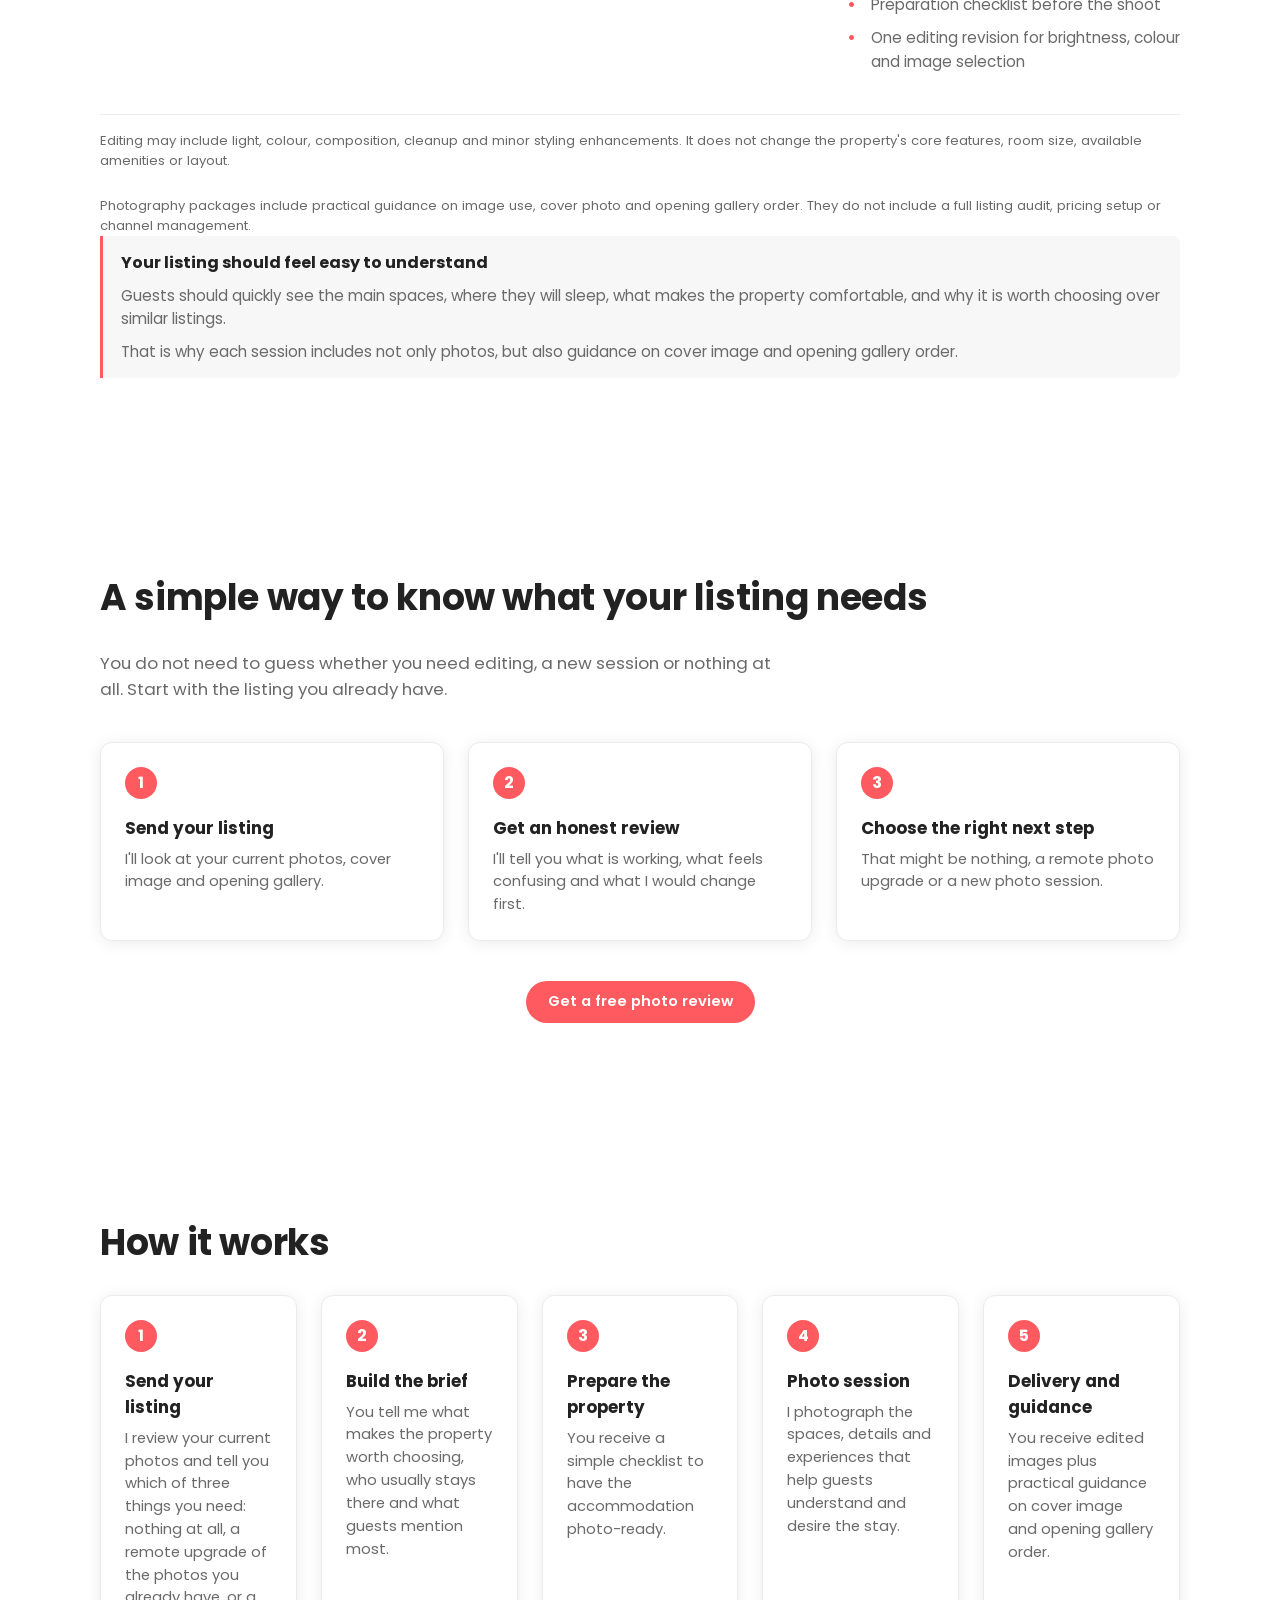
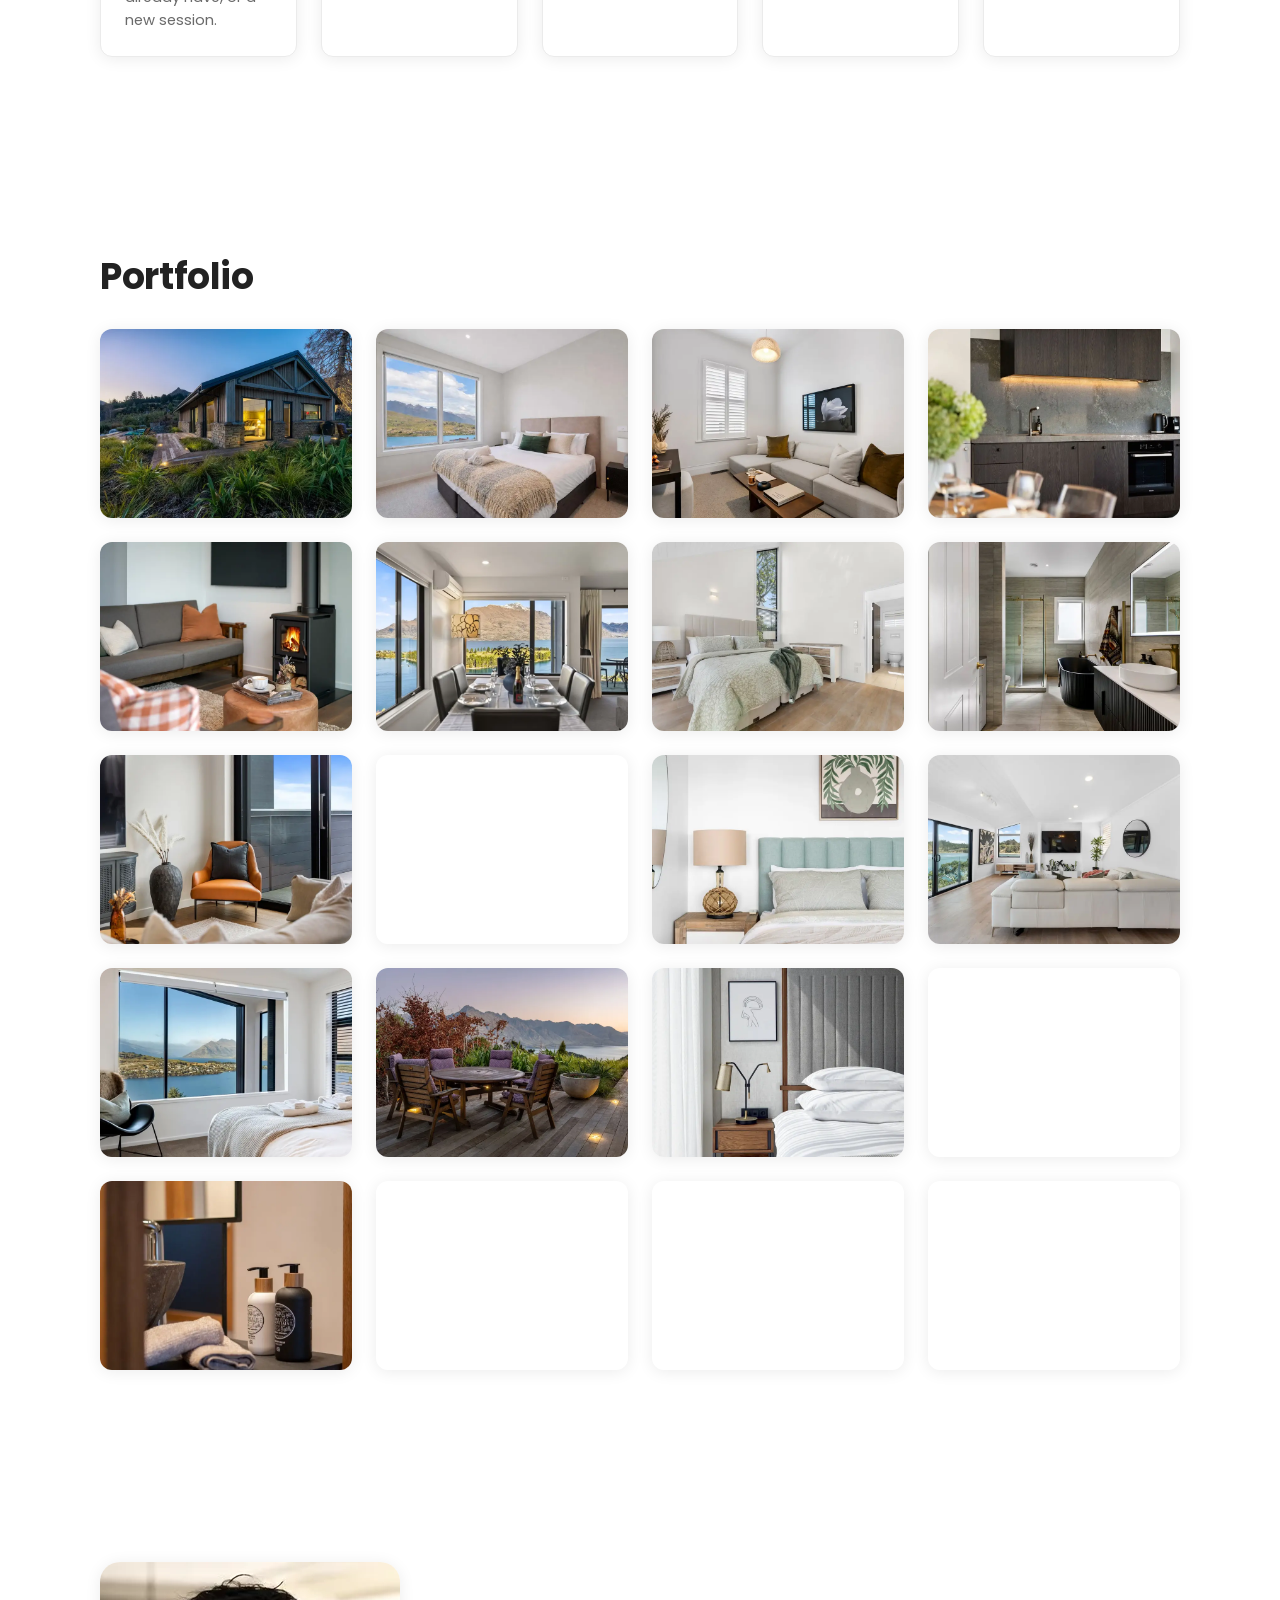
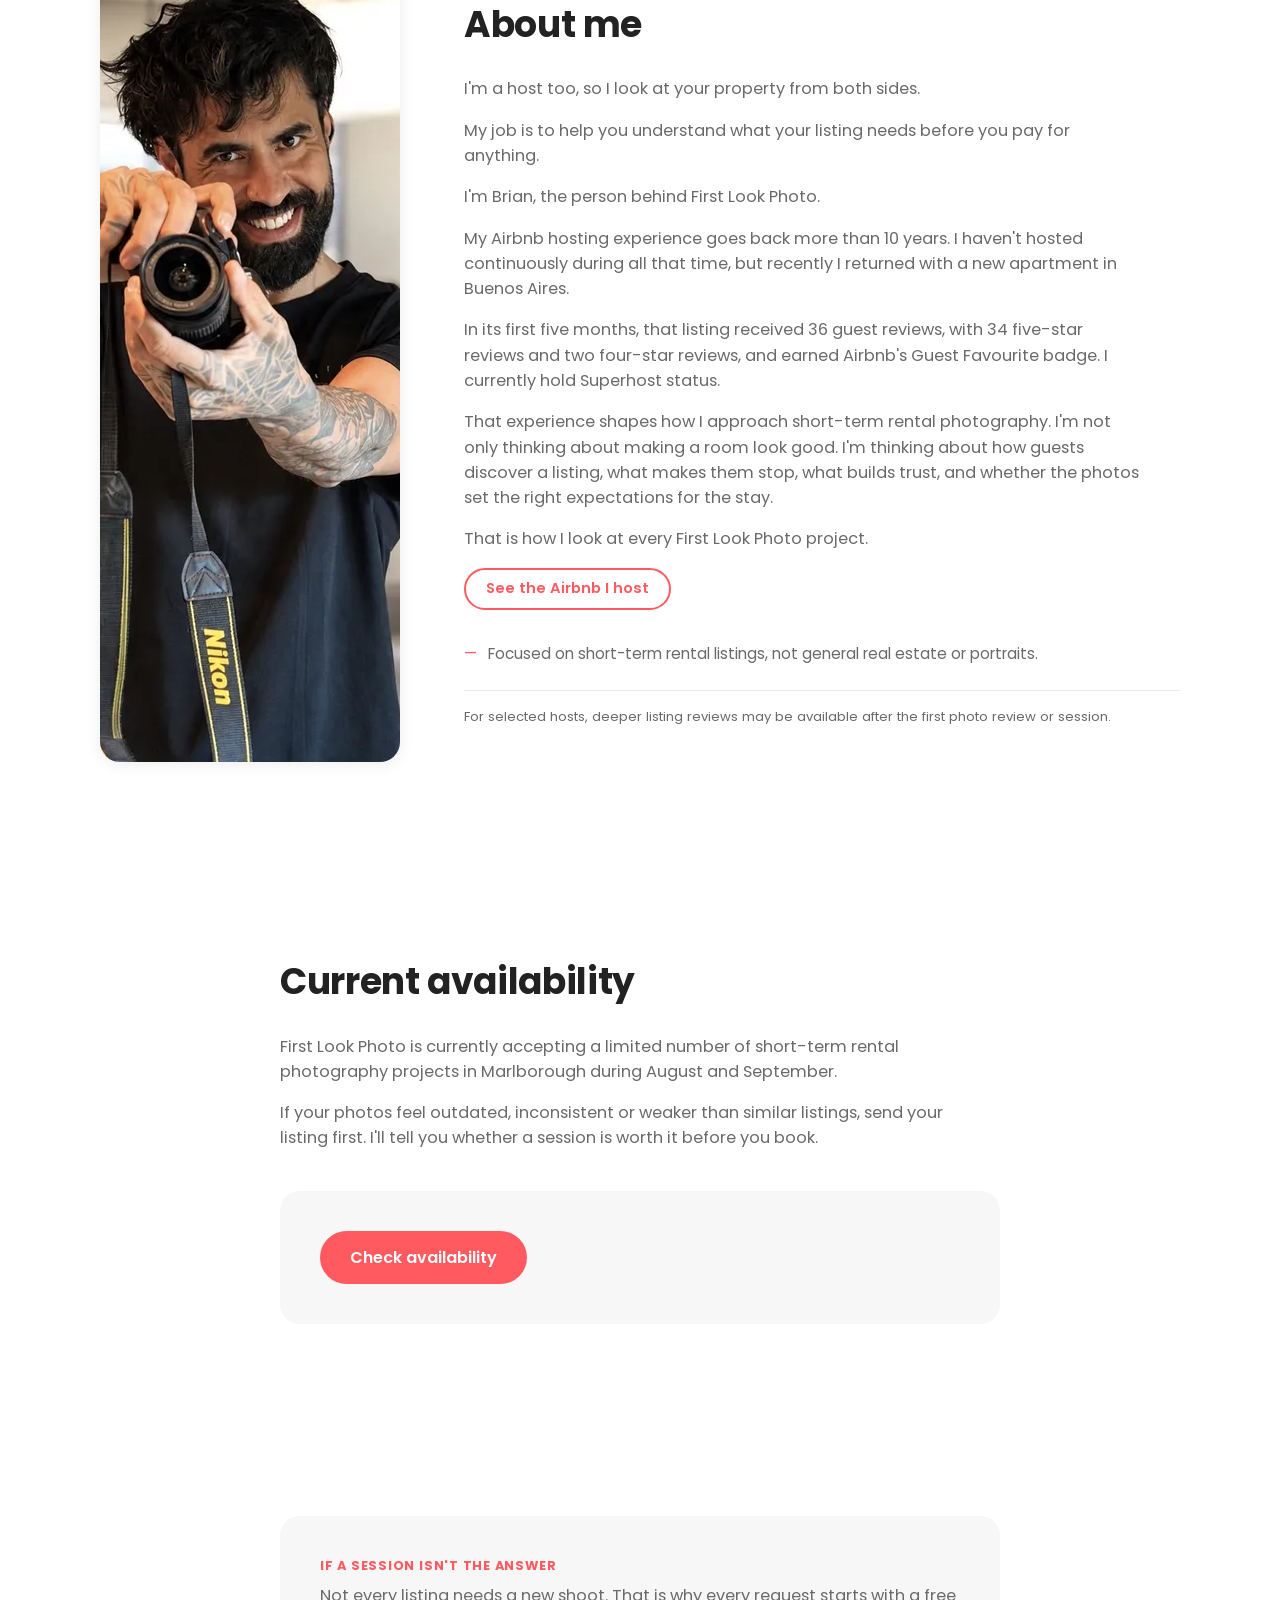
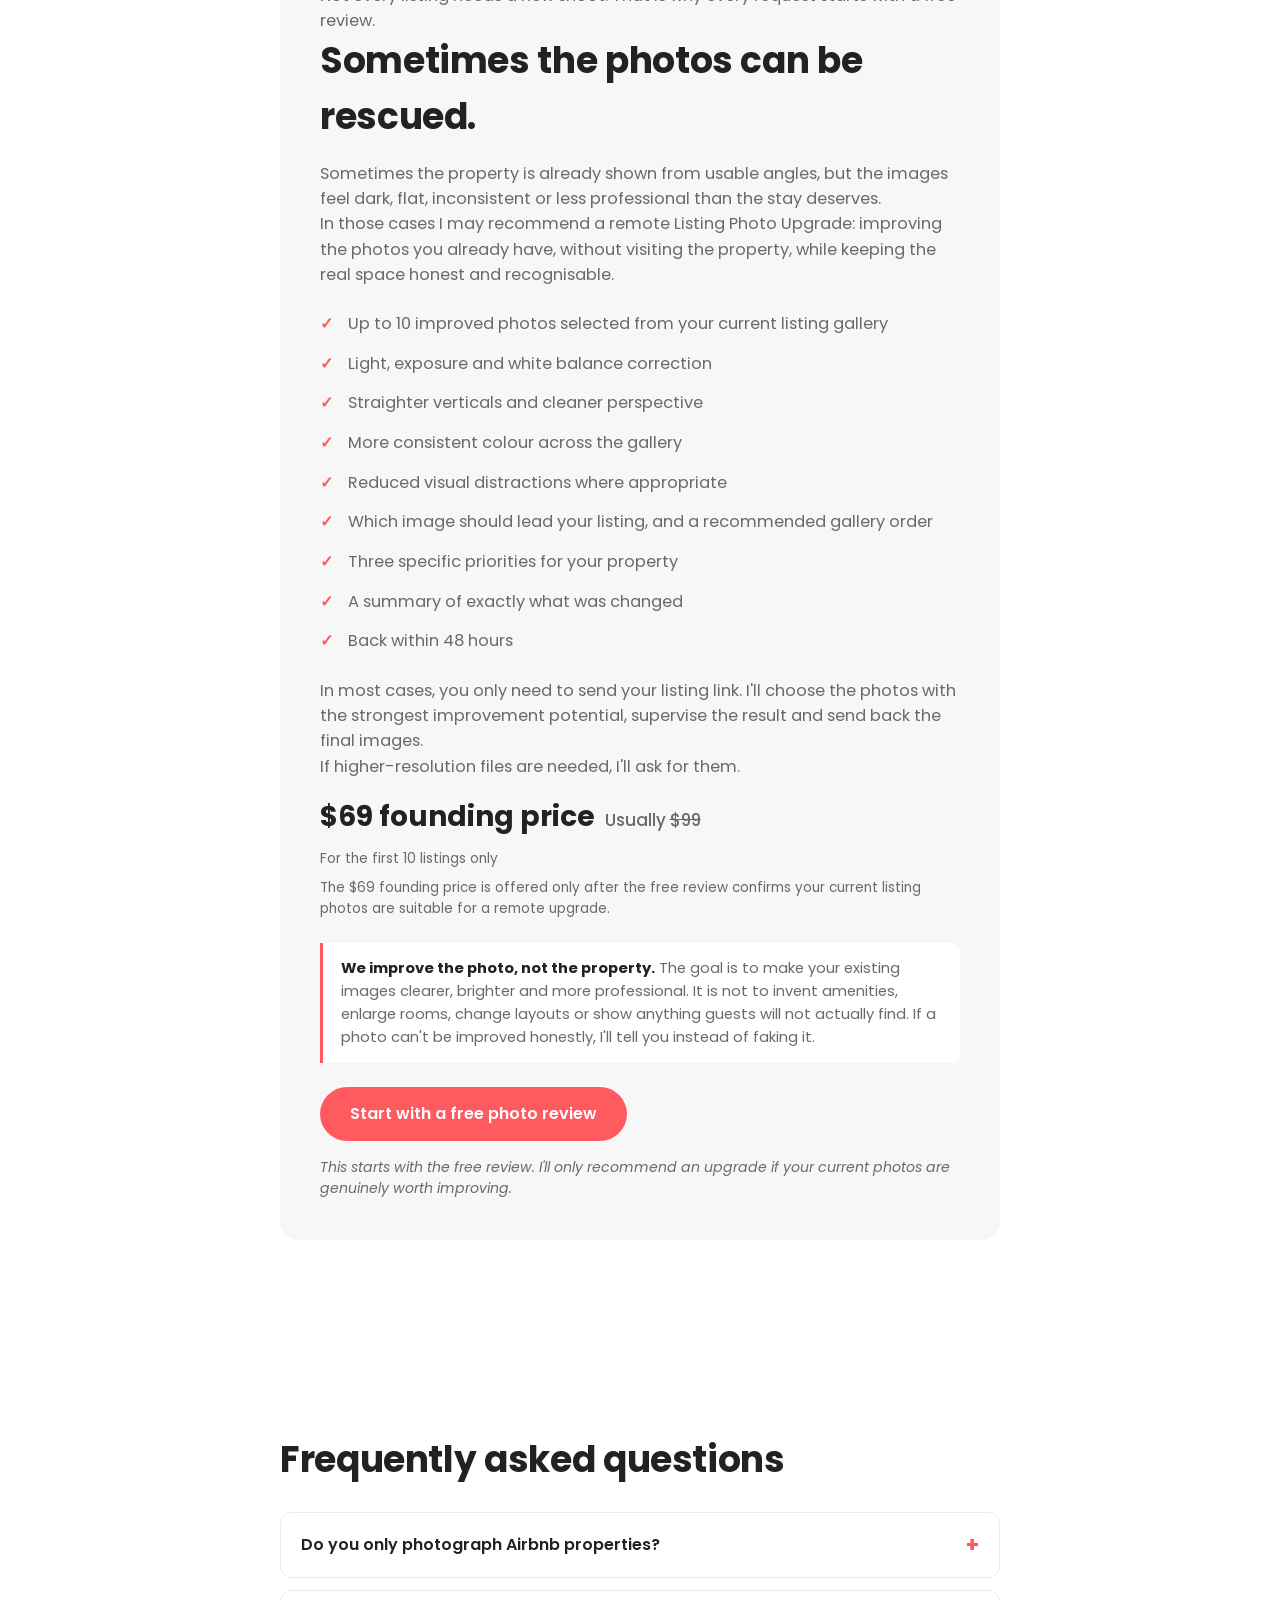
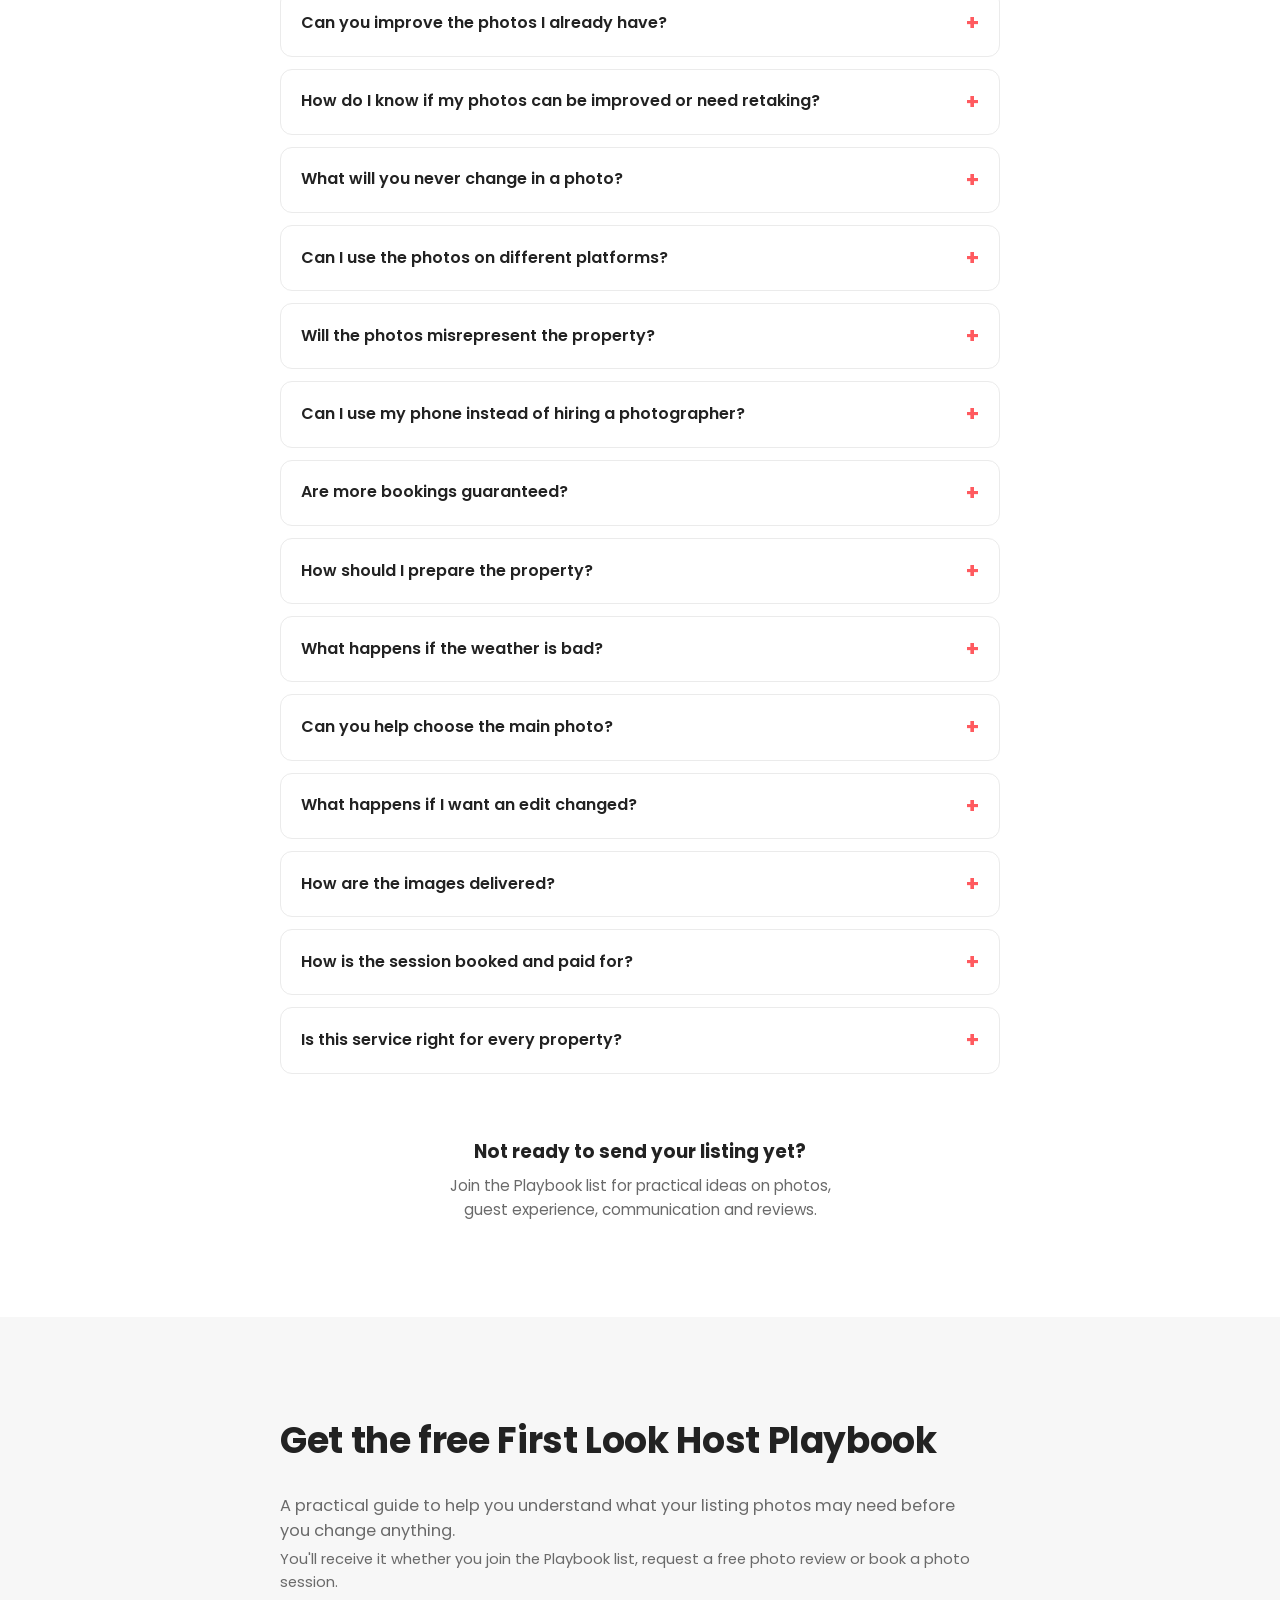
==== commit 0e209862: "Update Remote Listing Upgrade founding price to $69 Raises the launch price from $49 to $69 across t" ====
--- a/index.html
+++ b/index.html
@@ -624,11 +624,11 @@
       <p class="section__body upgrade-box__workflow-note">If higher-resolution files are needed, I'll ask for them.</p>
 
       <div class="upgrade-box__price-row">
-        <span class="upgrade-box__price">$49 founding price</span>
+        <span class="upgrade-box__price">$69 founding price</span>
         <span class="upgrade-box__price-was">Usually <span class="upgrade-box__price-was-amount">$99</span></span>
         <span class="upgrade-box__price-note">For the first 10 listings only</span>
       </div>
-      <p class="upgrade-box__price-condition">The $49 founding price is offered only after the free review confirms your current listing photos are suitable for a remote upgrade.</p>
+      <p class="upgrade-box__price-condition">The $69 founding price is offered only after the free review confirms your current listing photos are suitable for a remote upgrade.</p>
 
       <div class="upgrade-box__promise">
         <p><strong>We improve the photo, not the property.</strong> The goal is to make your existing images clearer, brighter and more professional. It is not to invent amenities, enlarge rooms, change layouts or show anything guests will not actually find. If a photo can't be improved honestly, I'll tell you instead of faking it.</p>
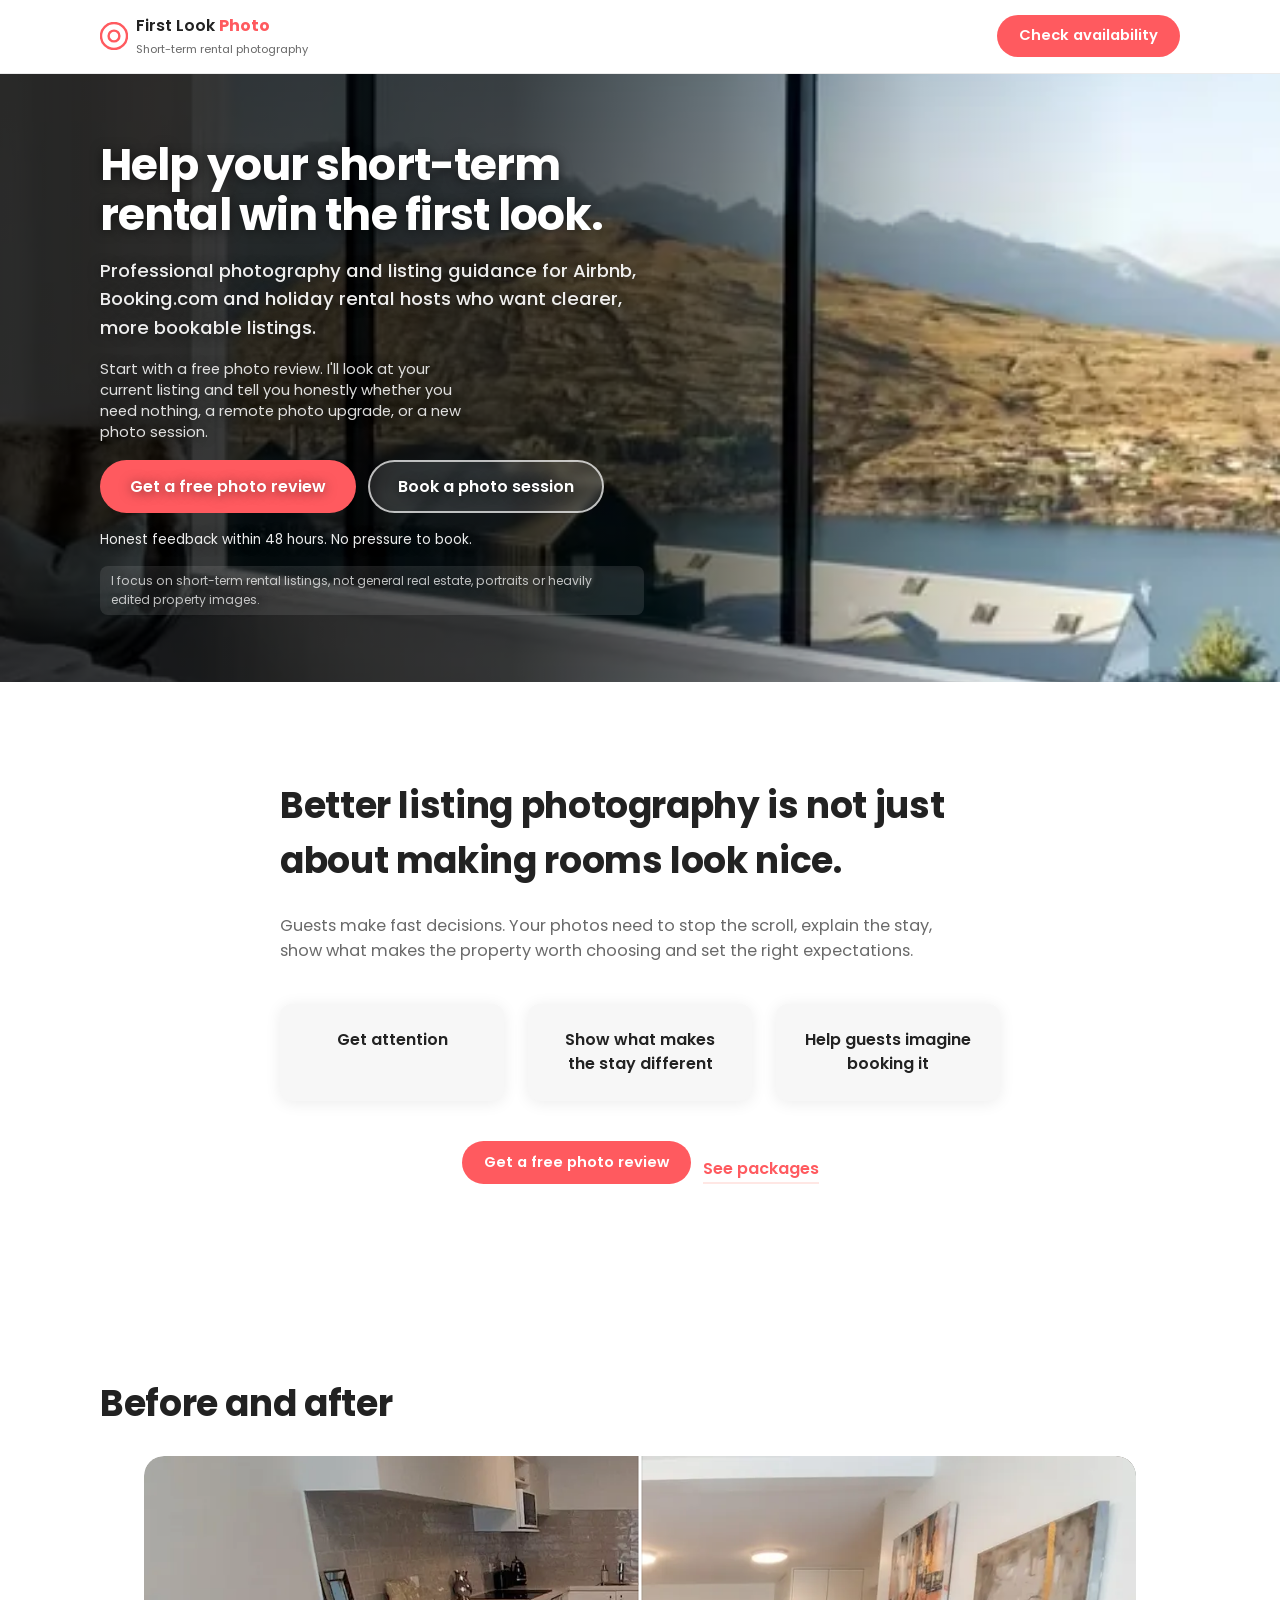
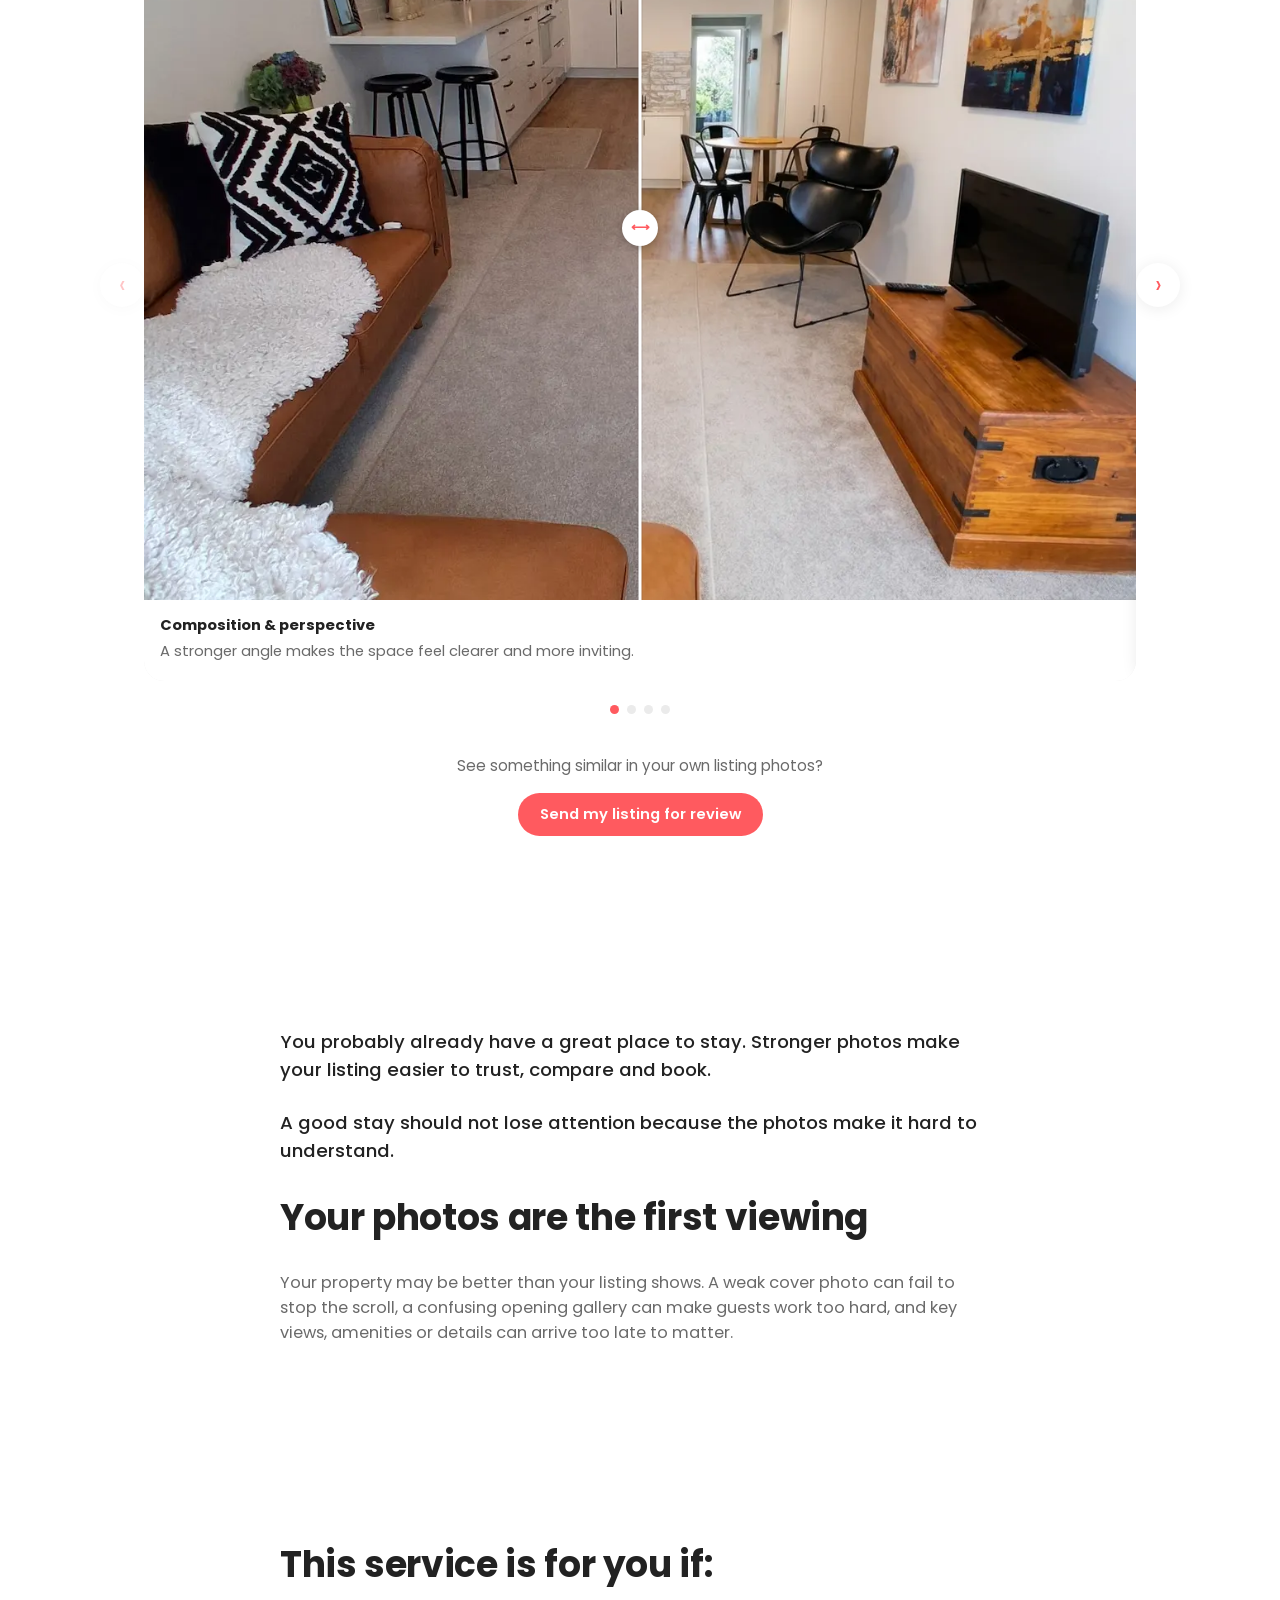
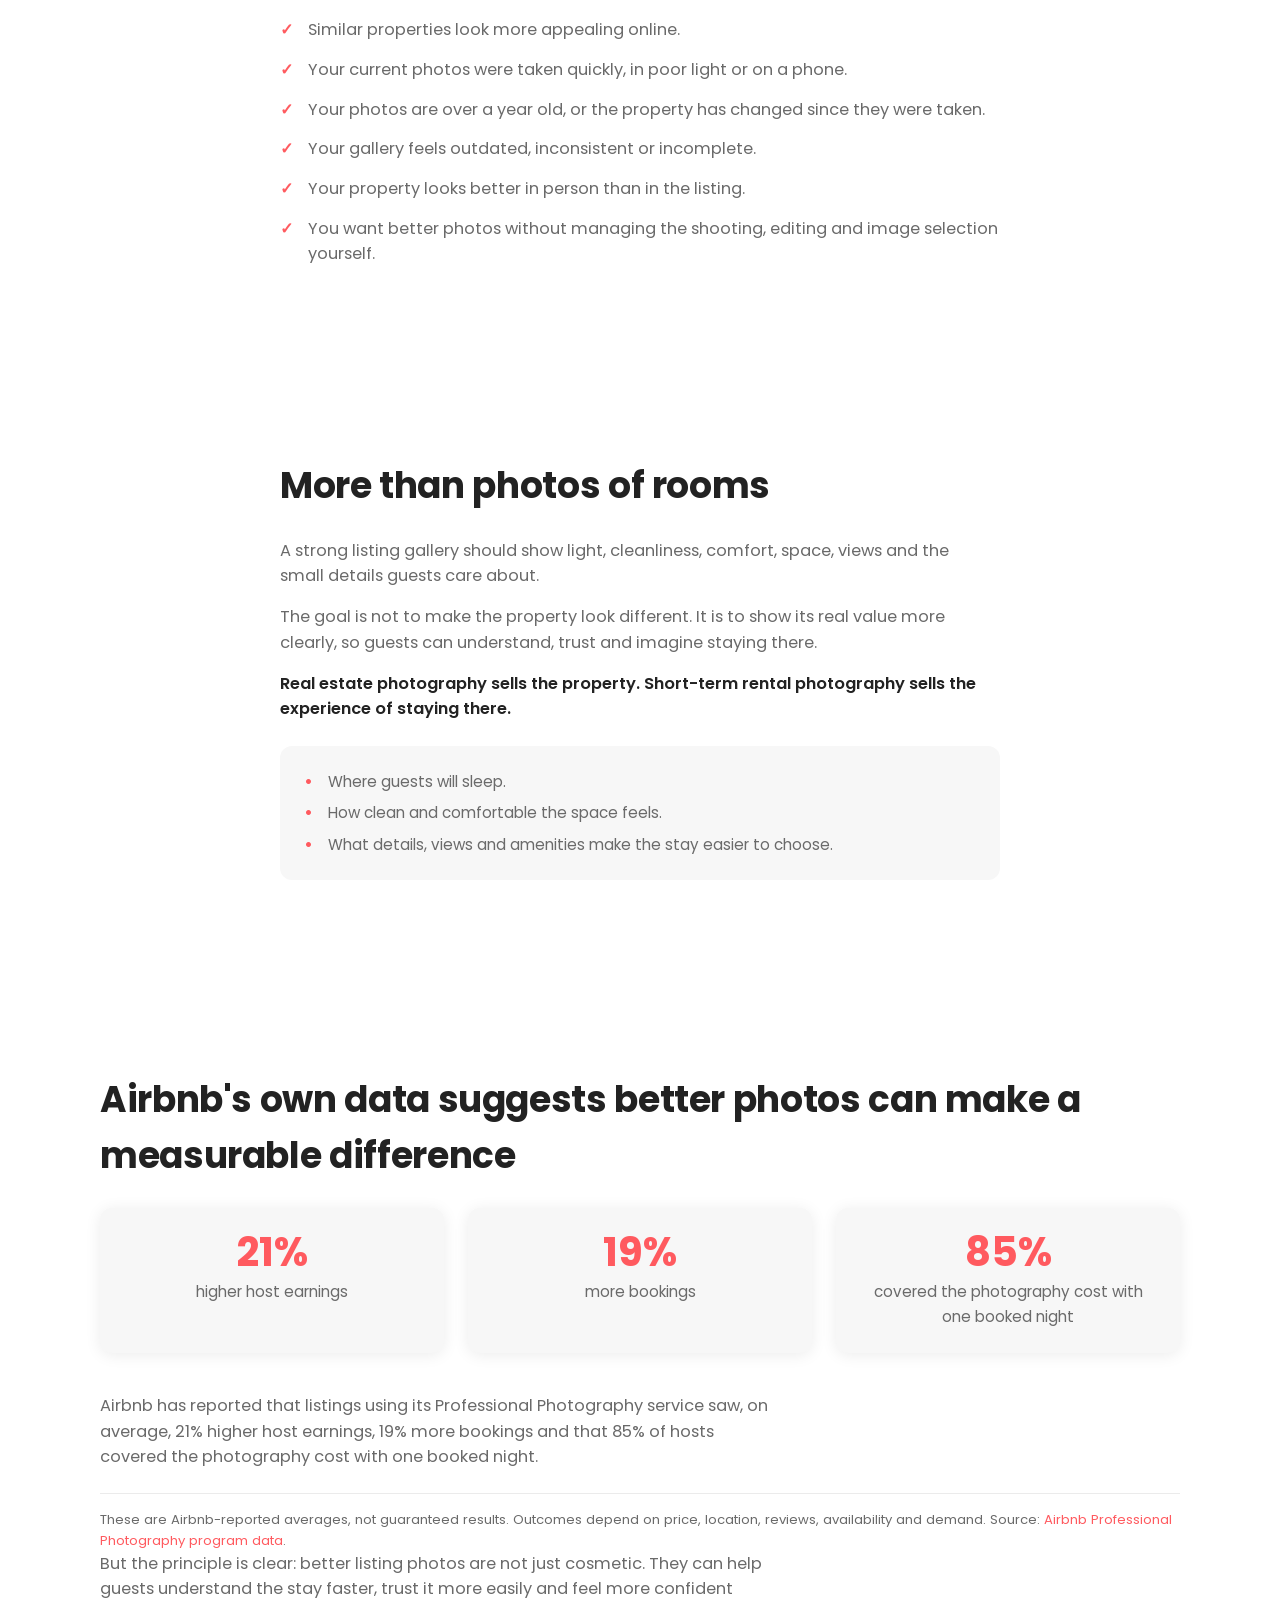
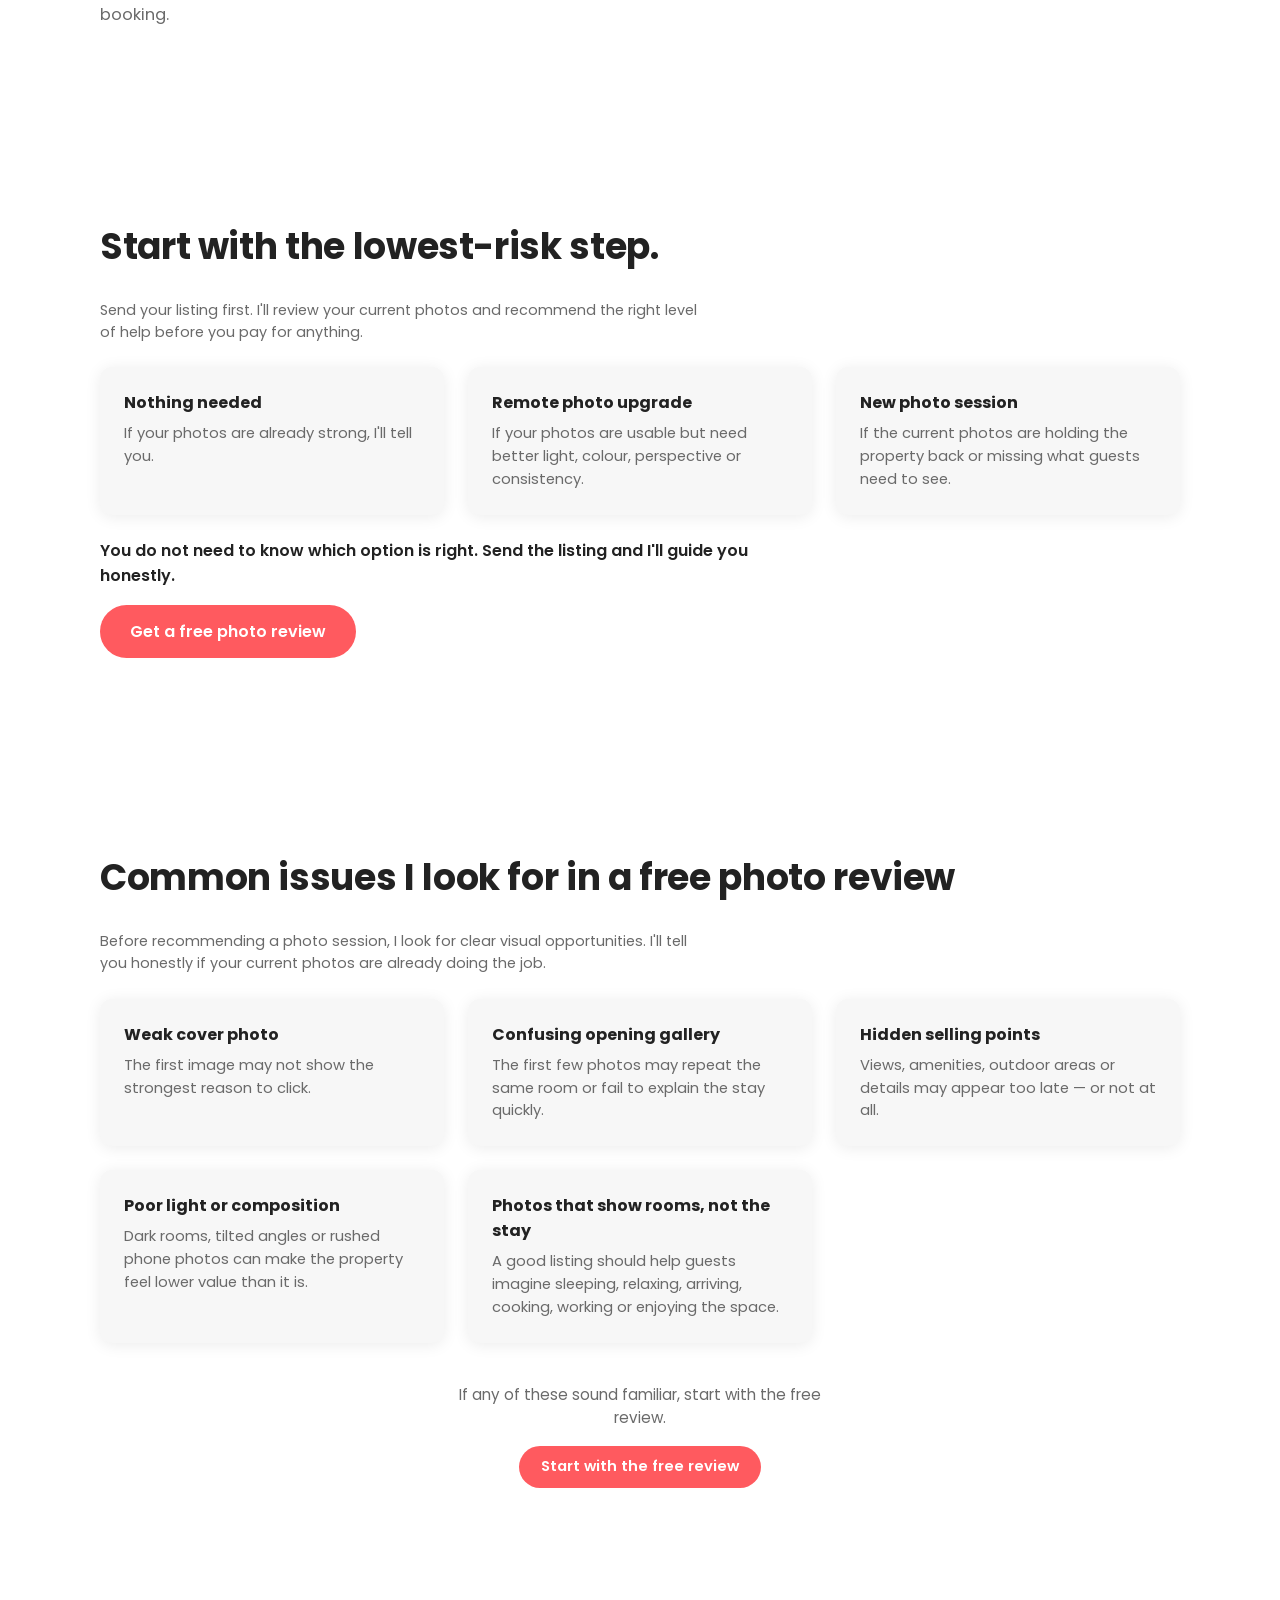
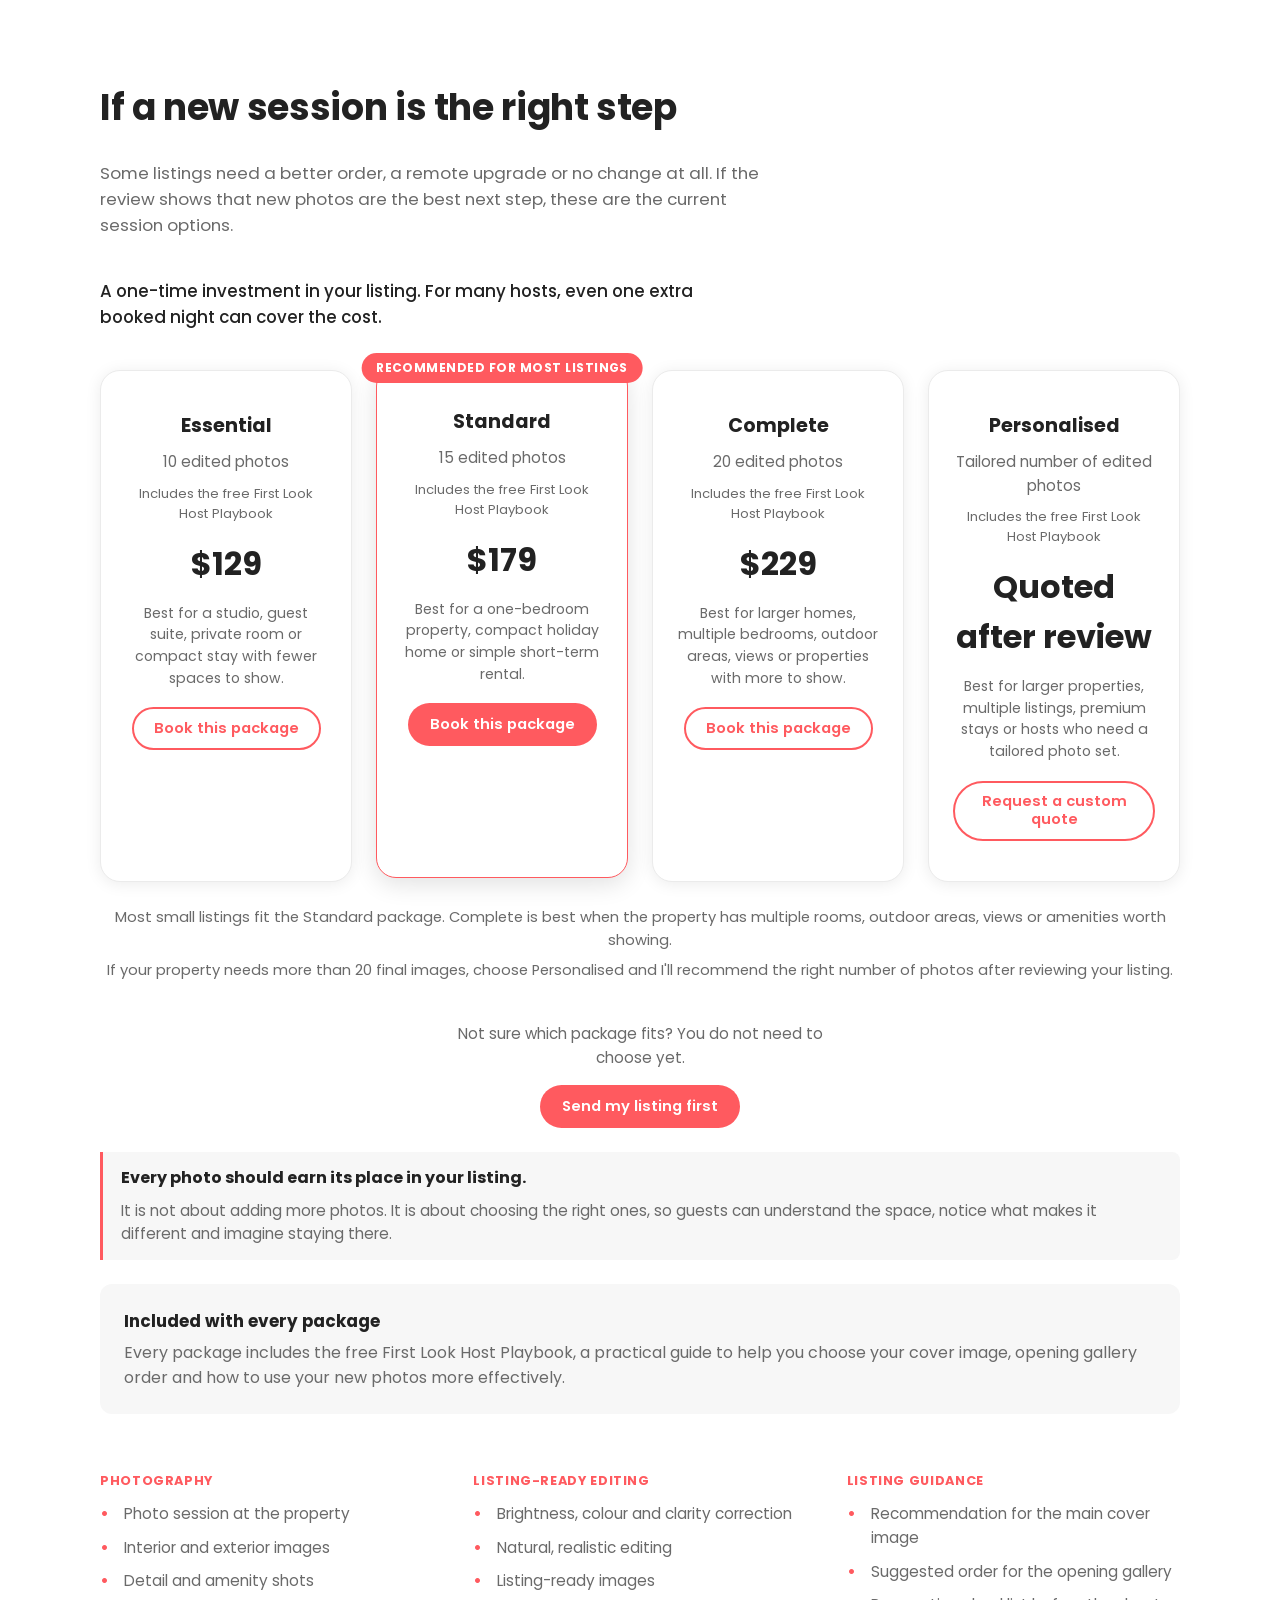
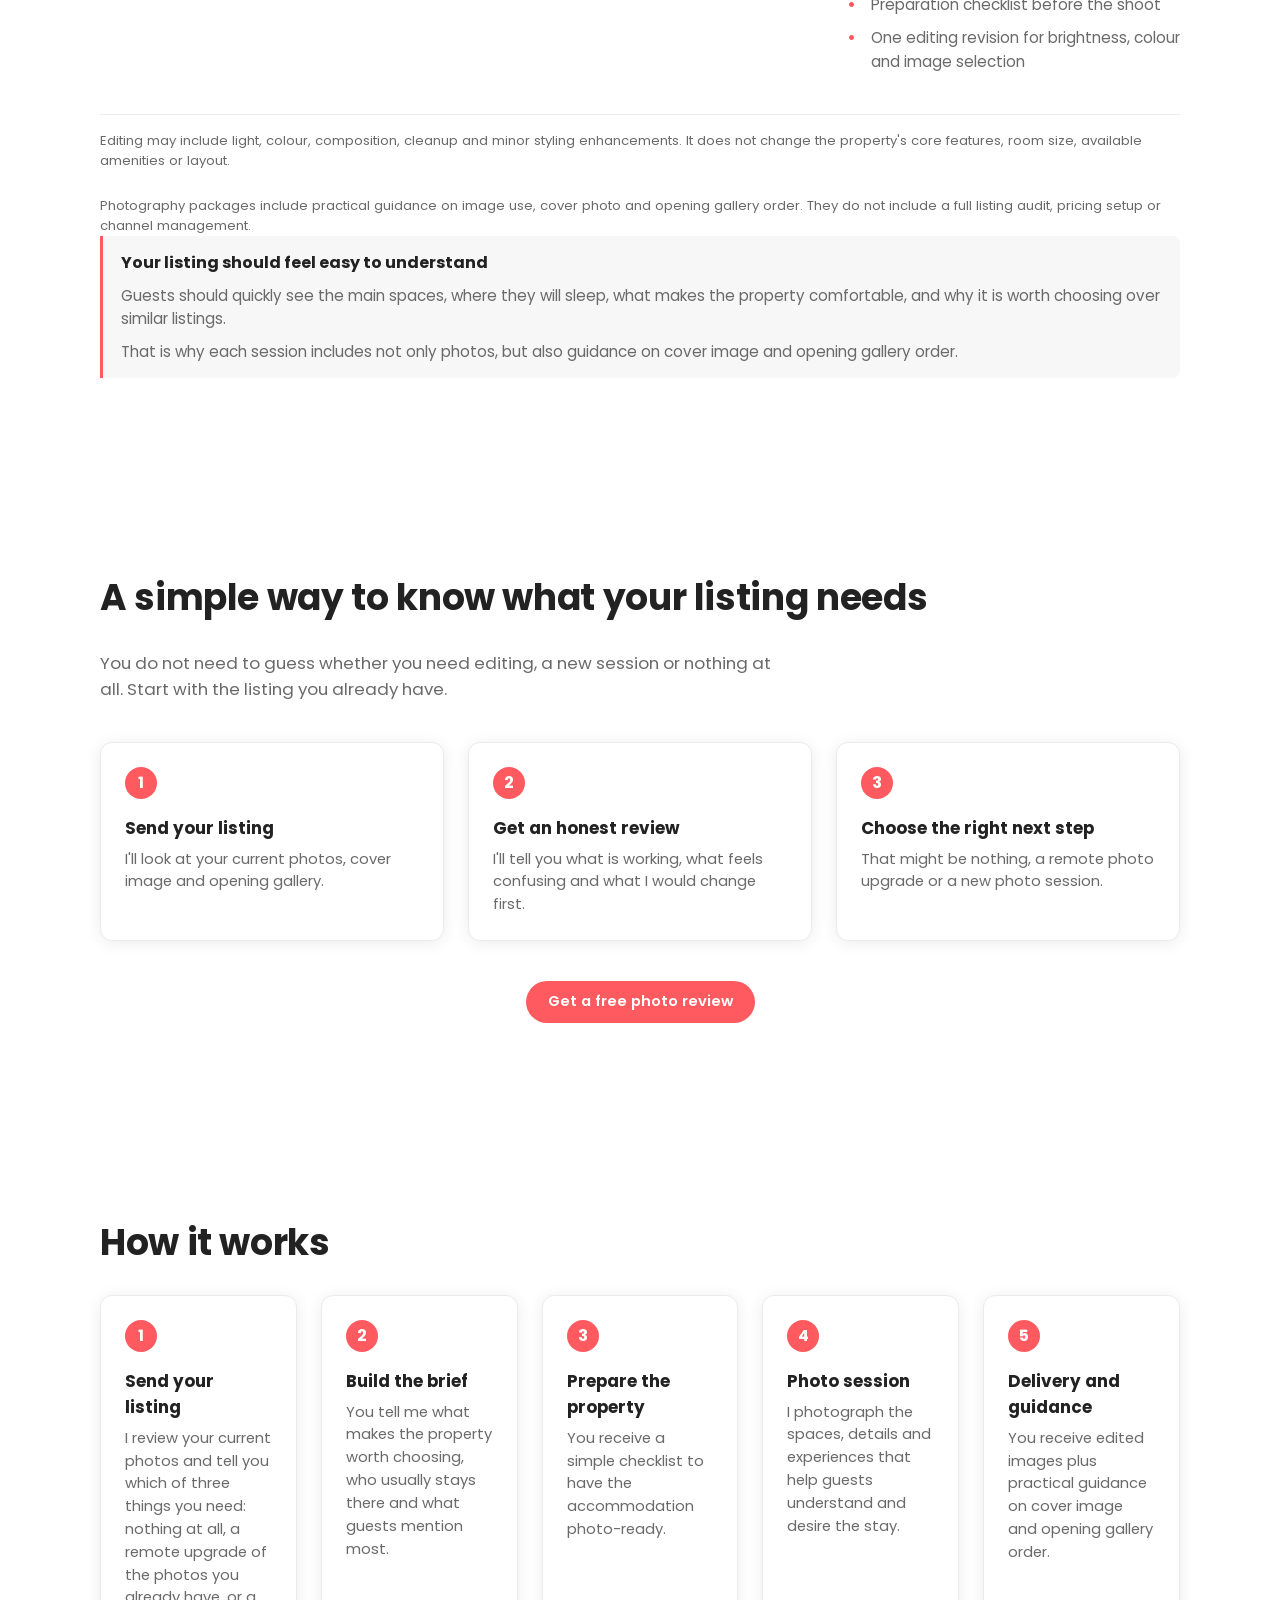
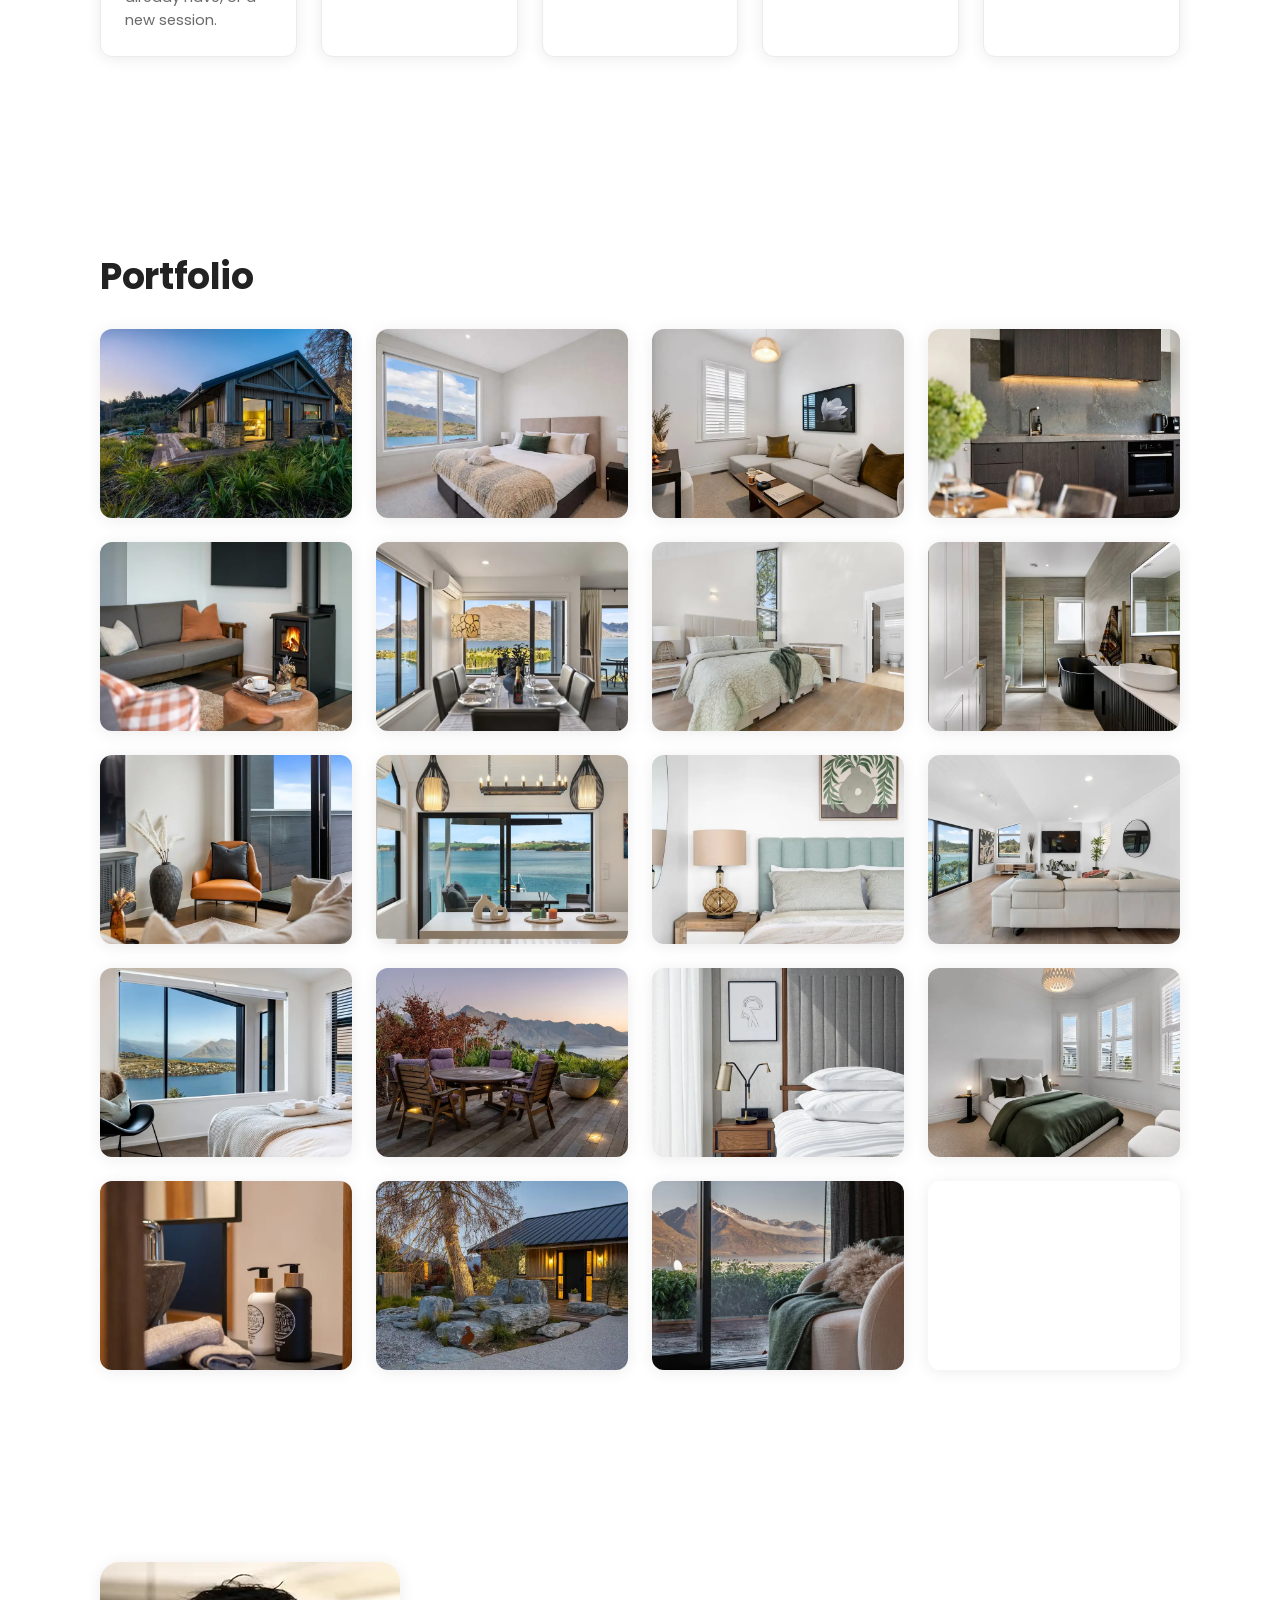
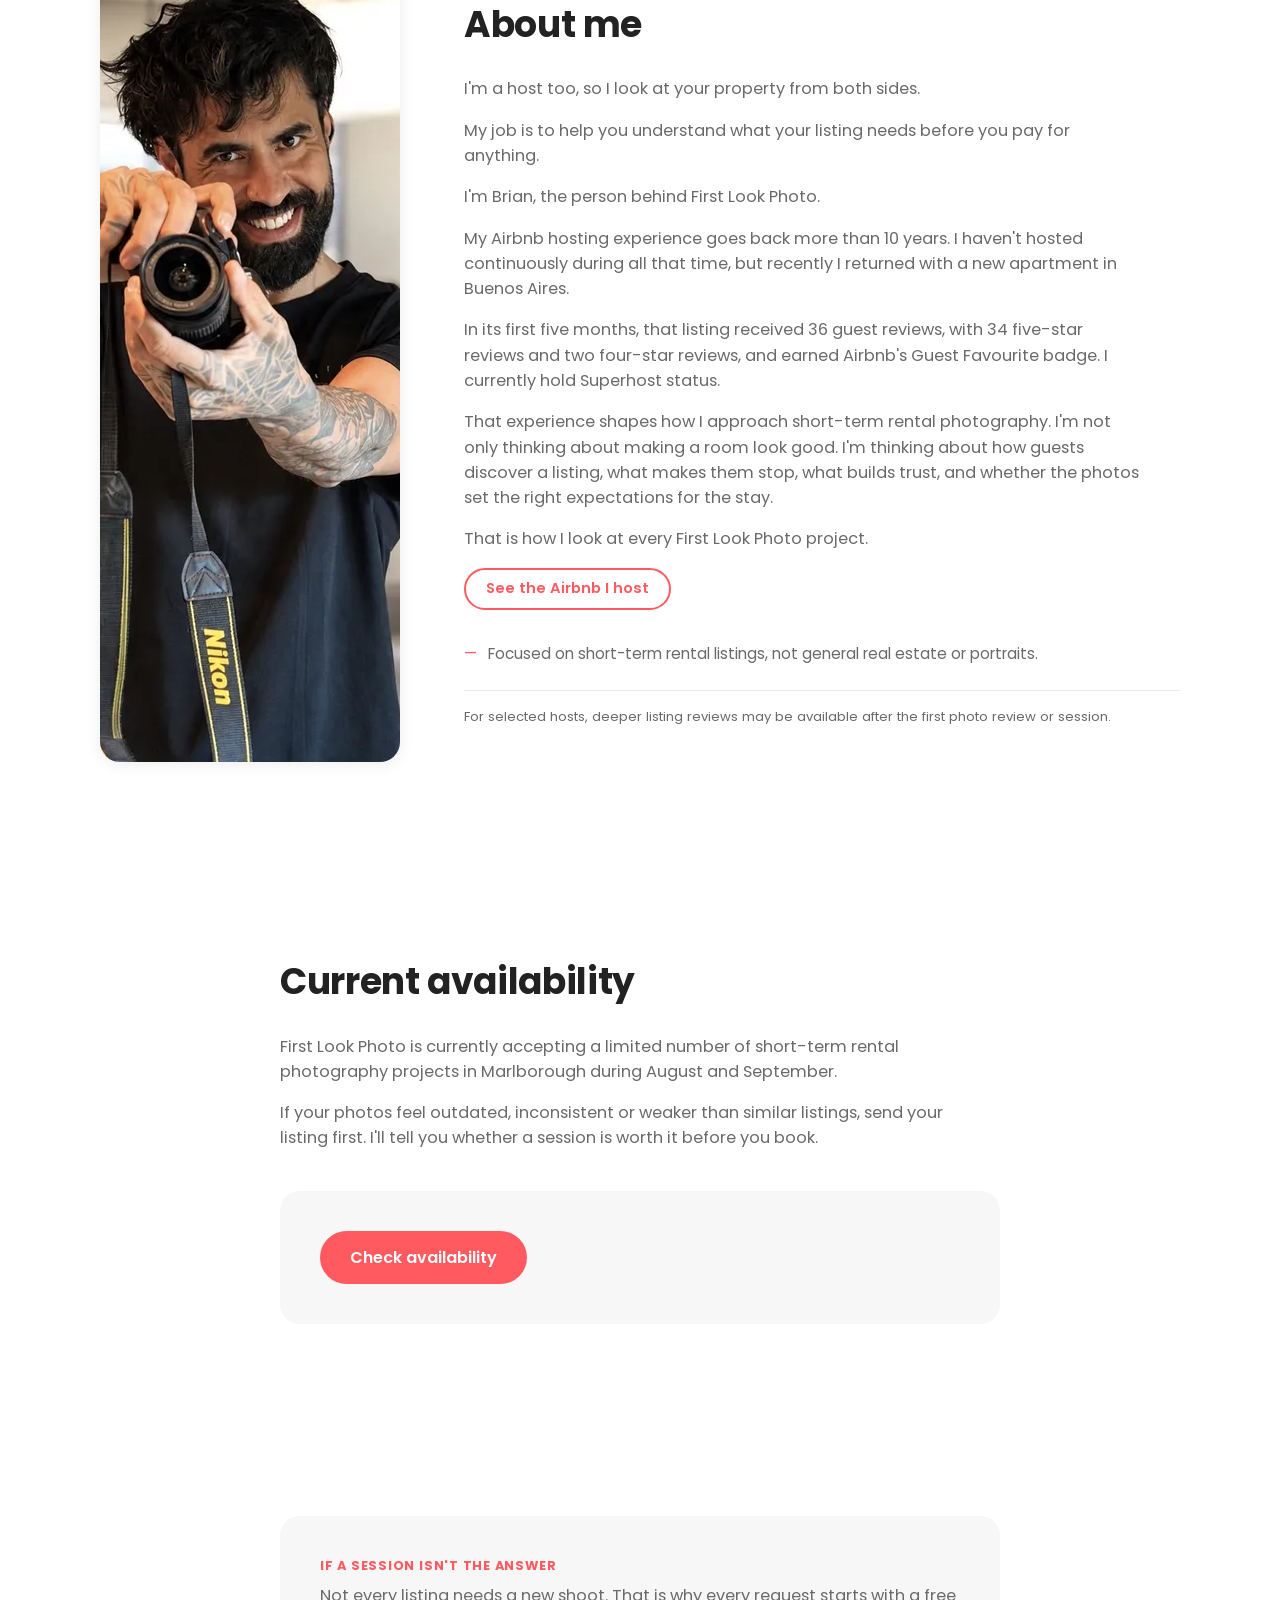
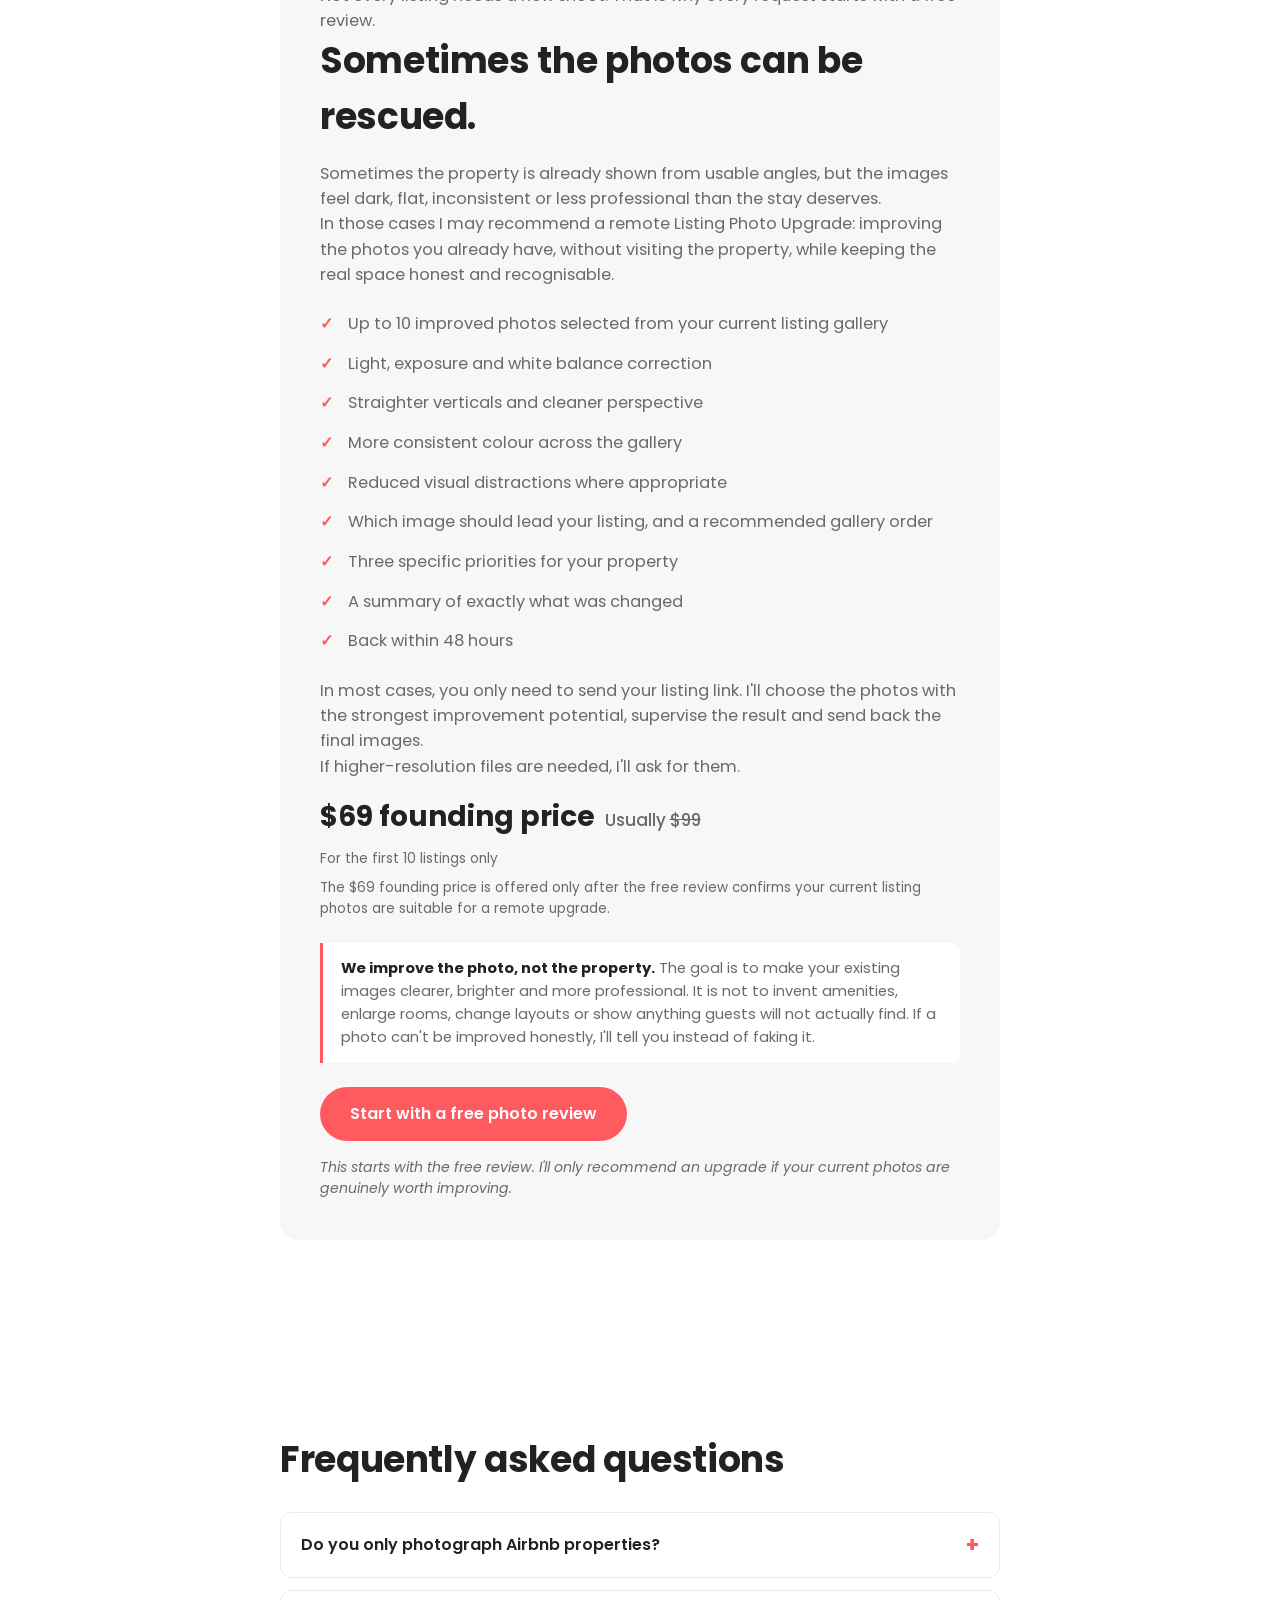
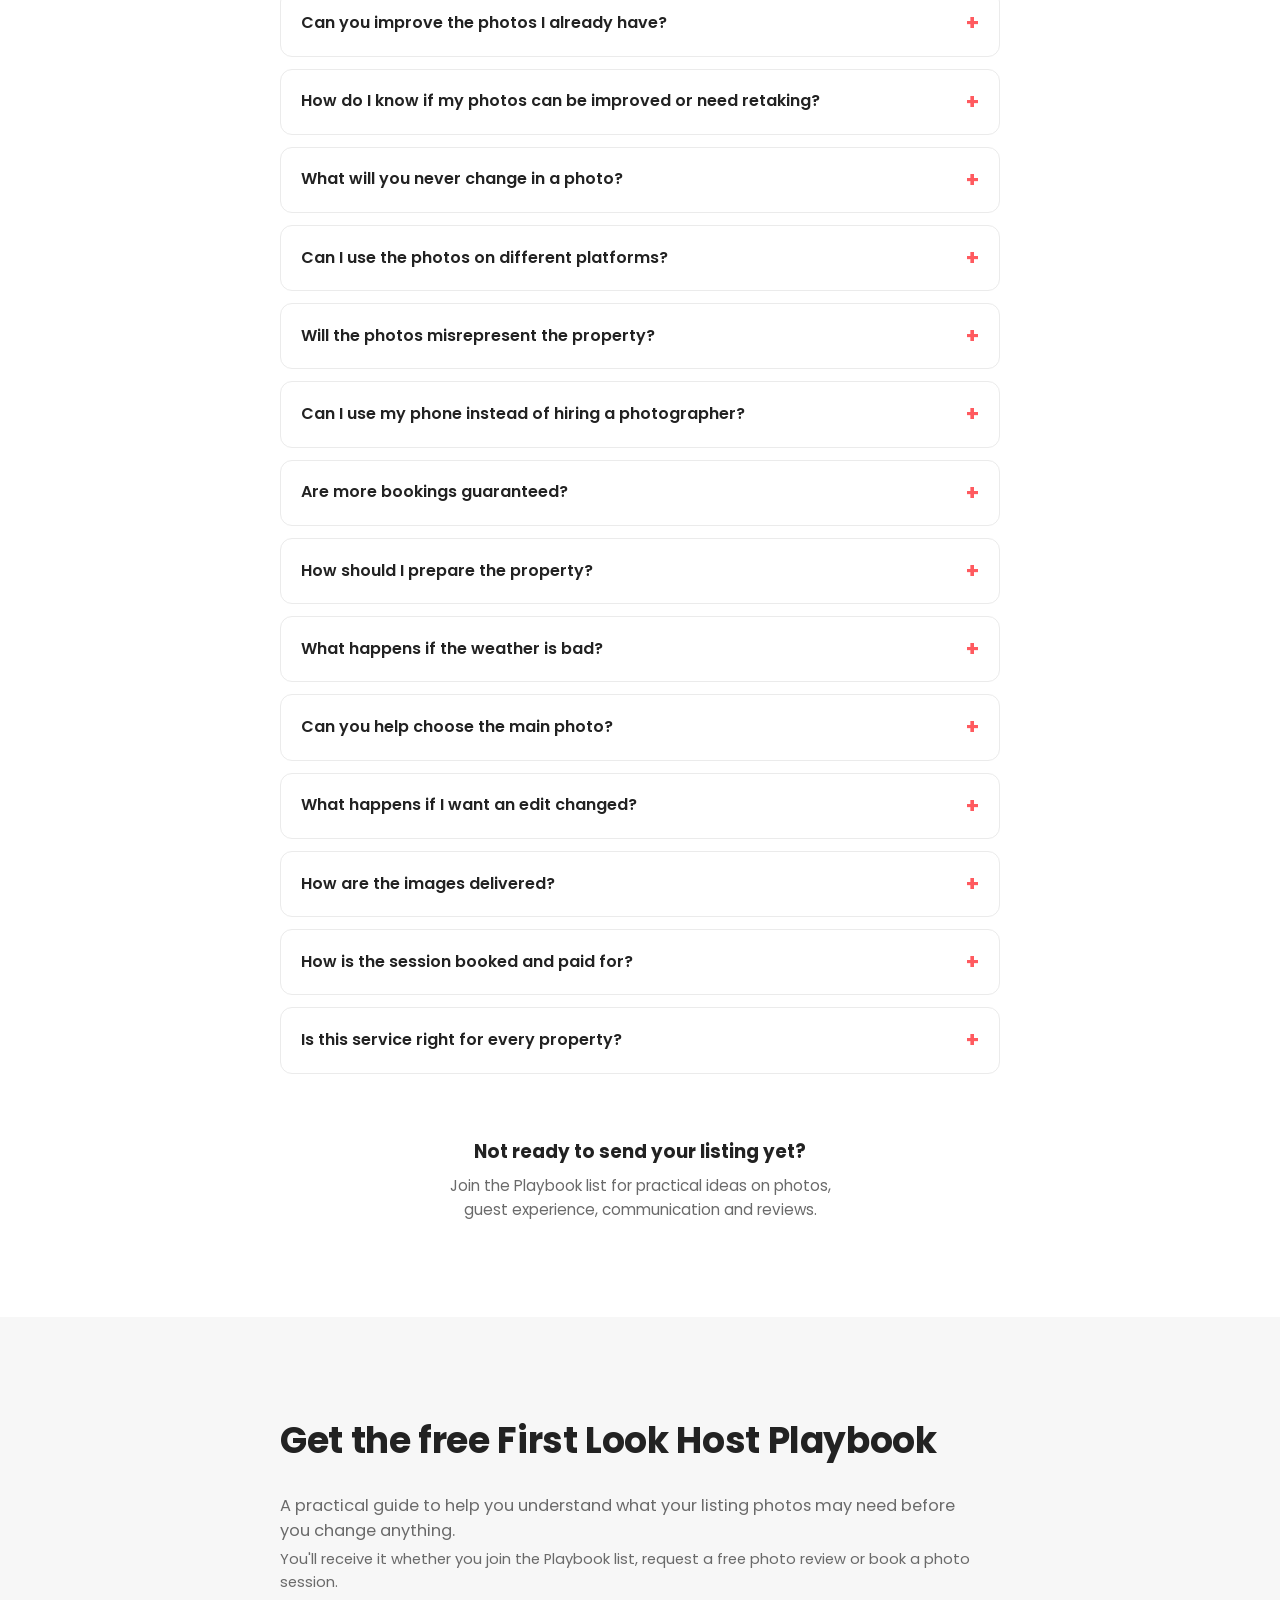
==== commit 8c333ab1: "Add fourth before/after comparison to the carousel Kitchen island: wide establishing shot vs. a styl" ====
--- a/index.html
+++ b/index.html
@@ -182,6 +182,25 @@
             </figure>
           </div>
 
+          <div class="ba-slide">
+            <figure class="ba-compare" data-ba-compare data-ba-start="50">
+              <div class="ba-frame">
+                <div class="ba-image ba-image--before">
+                  <span class="ba-tag">Before</span>
+                  <picture><source srcset="images/before-6.webp" type="image/webp"><img src="images/before-6.jpg" alt="Kitchen island before: a wide, level shot showing the full kitchen and dining area" width="1200" height="900" loading="lazy" decoding="async"></picture>
+                </div>
+                <div class="ba-image ba-image--after">
+                  <span class="ba-tag">After</span>
+                  <picture><source srcset="images/after-6.webp" type="image/webp"><img src="images/after-6.jpg" alt="Kitchen island after: a styled close-up with a fresh flower arrangement on the counter" width="1200" height="900" loading="lazy" decoding="async"></picture>
+                </div>
+                <button type="button" class="ba-handle" aria-label="Drag to compare before and after" role="slider" aria-valuemin="0" aria-valuemax="100" aria-valuenow="50" tabindex="0">
+                  <span class="ba-handle__icon">⟷</span>
+                </button>
+              </div>
+              <figcaption class="ba-caption"><strong>Styling &amp; detail</strong>A styled detail, like the flower arrangement, gives the space a point of interest the wide shot didn't have.</figcaption>
+            </figure>
+          </div>
+
         </div>
       </div>
 
@@ -192,6 +211,7 @@
         <button type="button" class="ba-carousel__dot" role="tab" aria-selected="true" aria-label="Show comparison 1"></button>
         <button type="button" class="ba-carousel__dot" role="tab" aria-selected="false" aria-label="Show comparison 2"></button>
         <button type="button" class="ba-carousel__dot" role="tab" aria-selected="false" aria-label="Show comparison 3"></button>
+        <button type="button" class="ba-carousel__dot" role="tab" aria-selected="false" aria-label="Show comparison 4"></button>
       </div>
     </div>
 
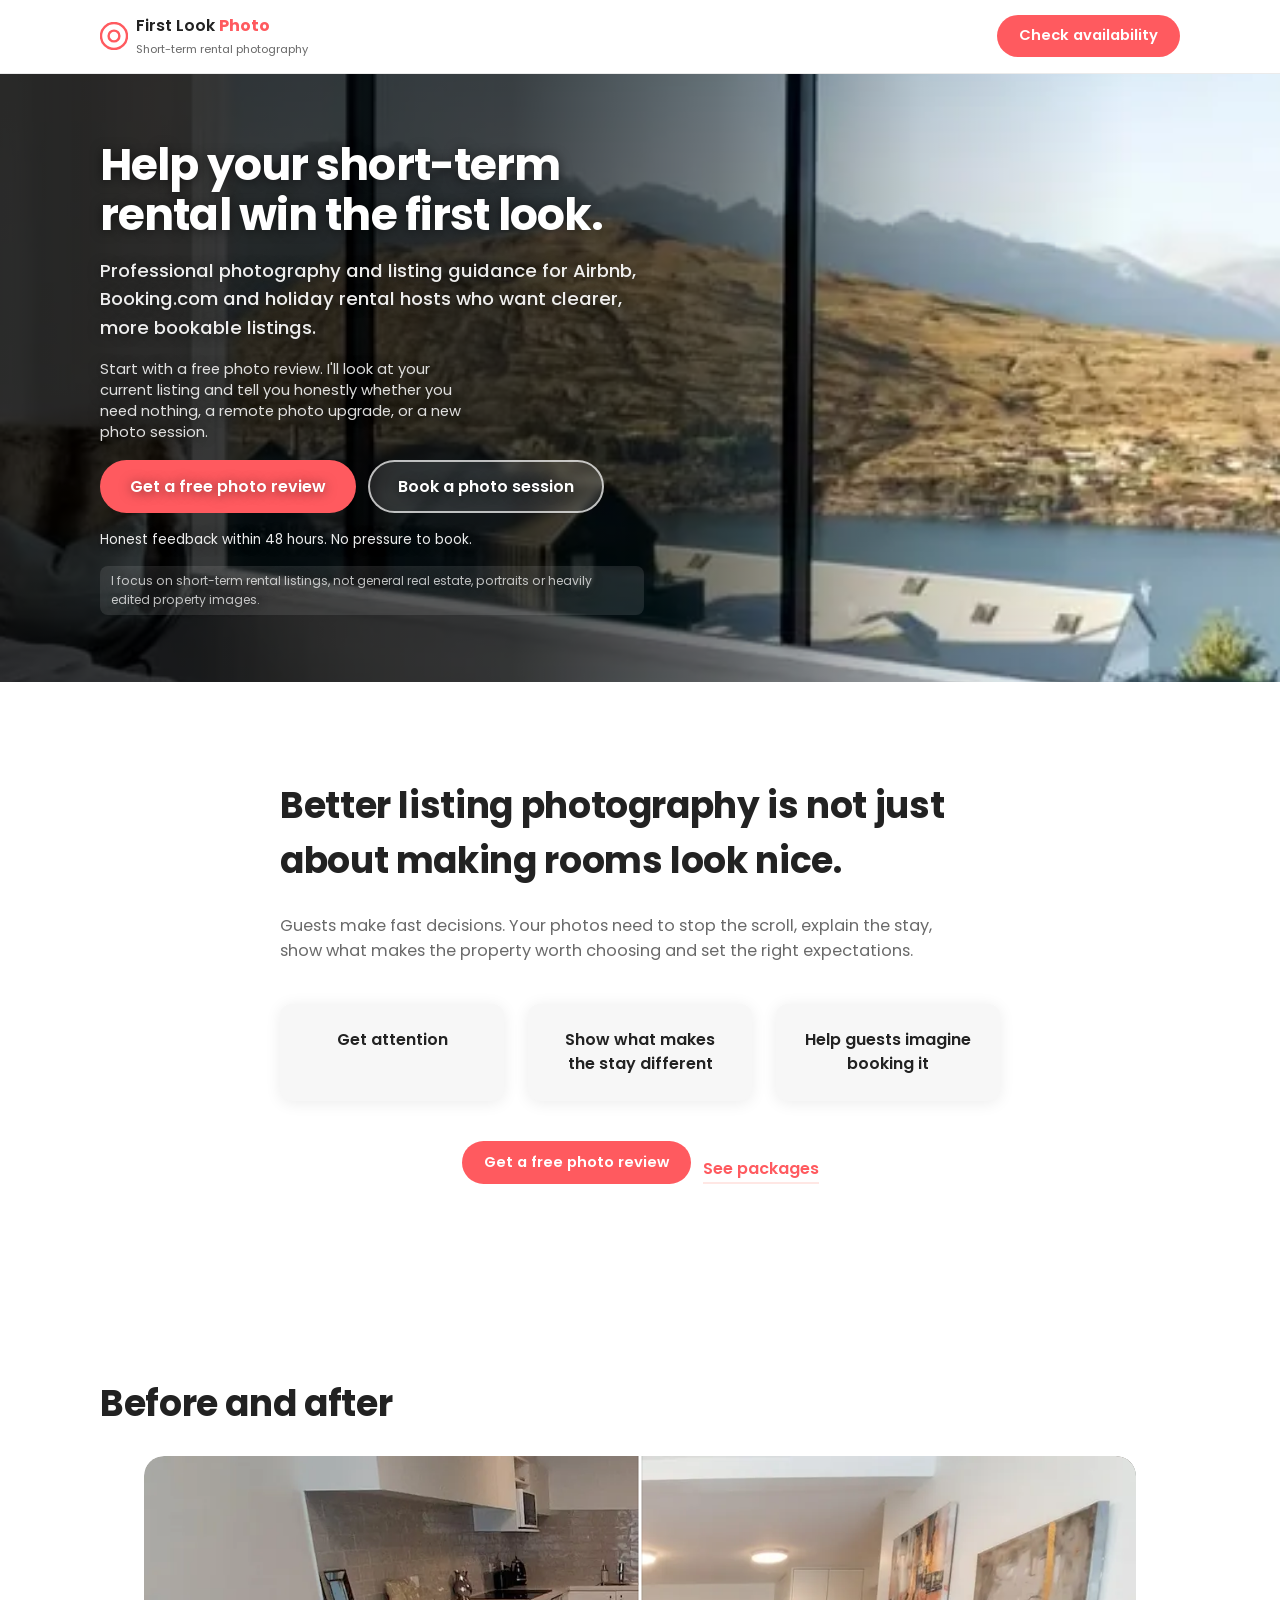
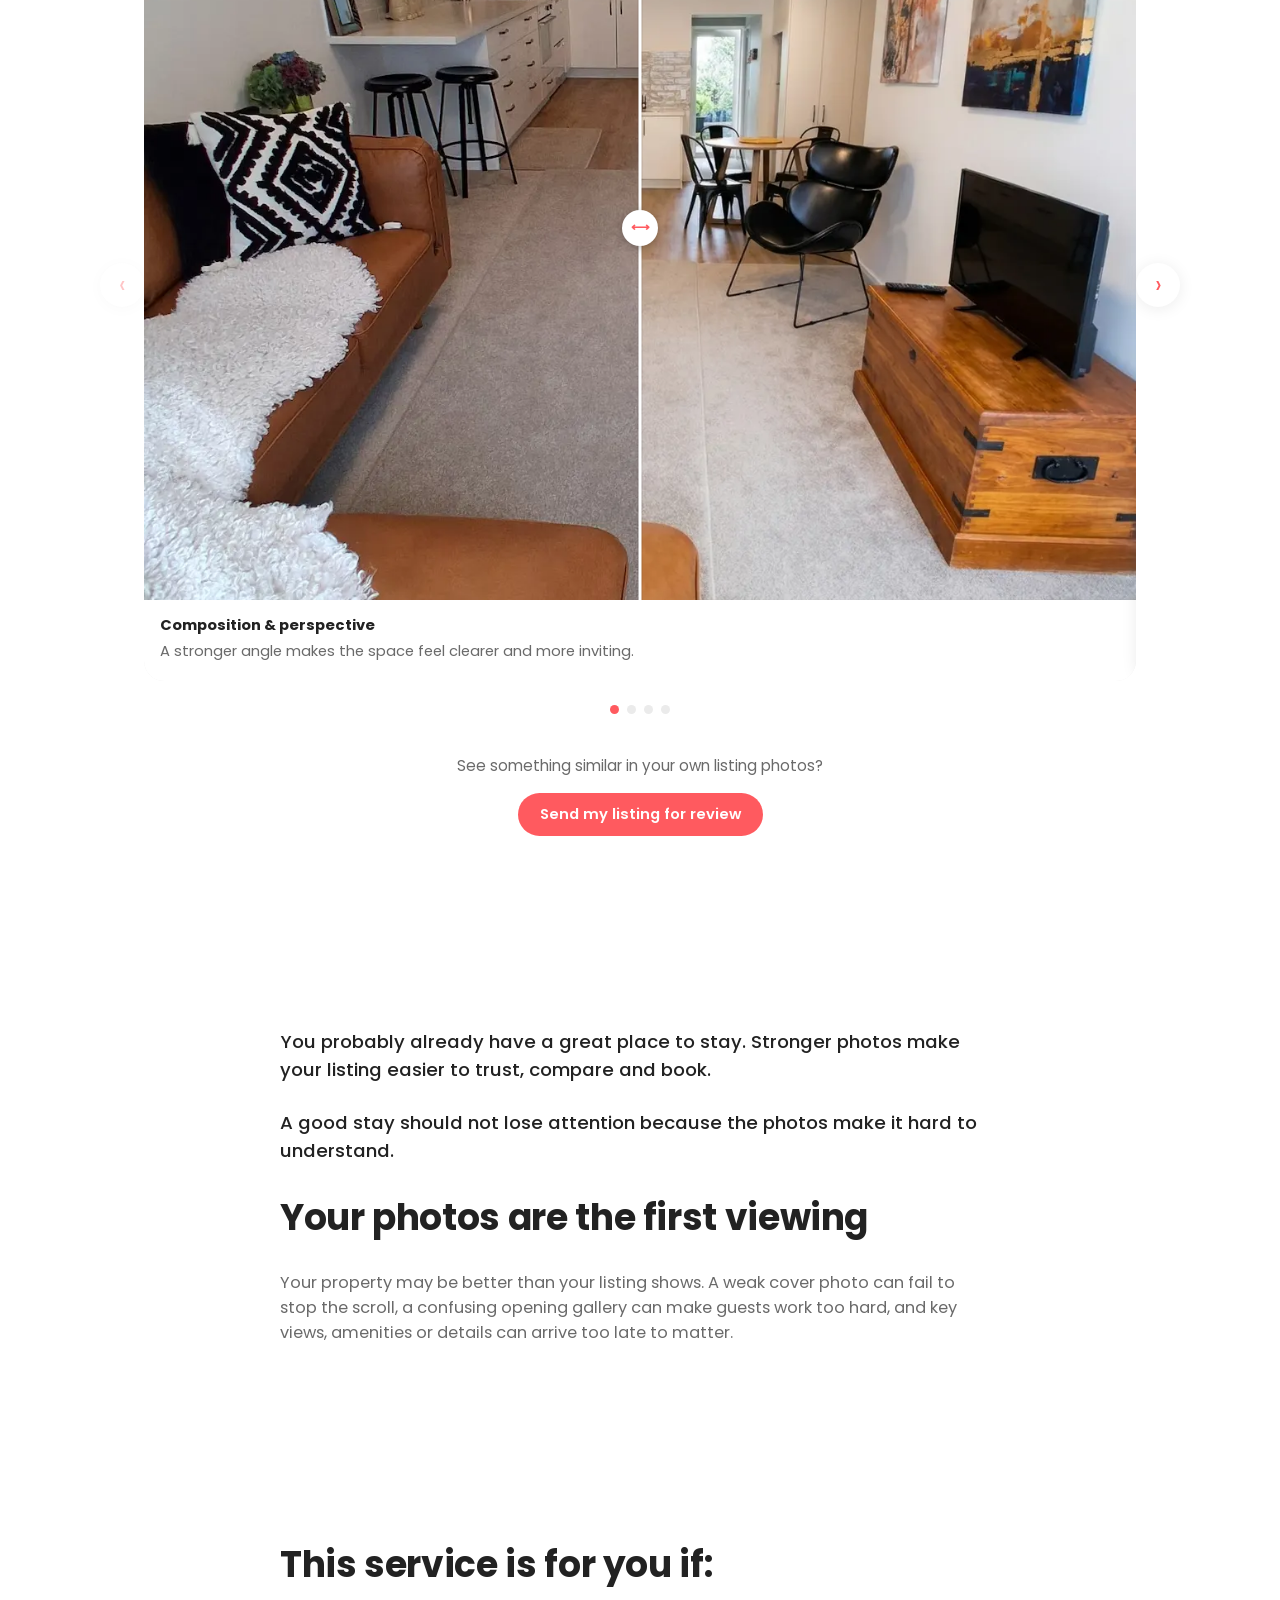
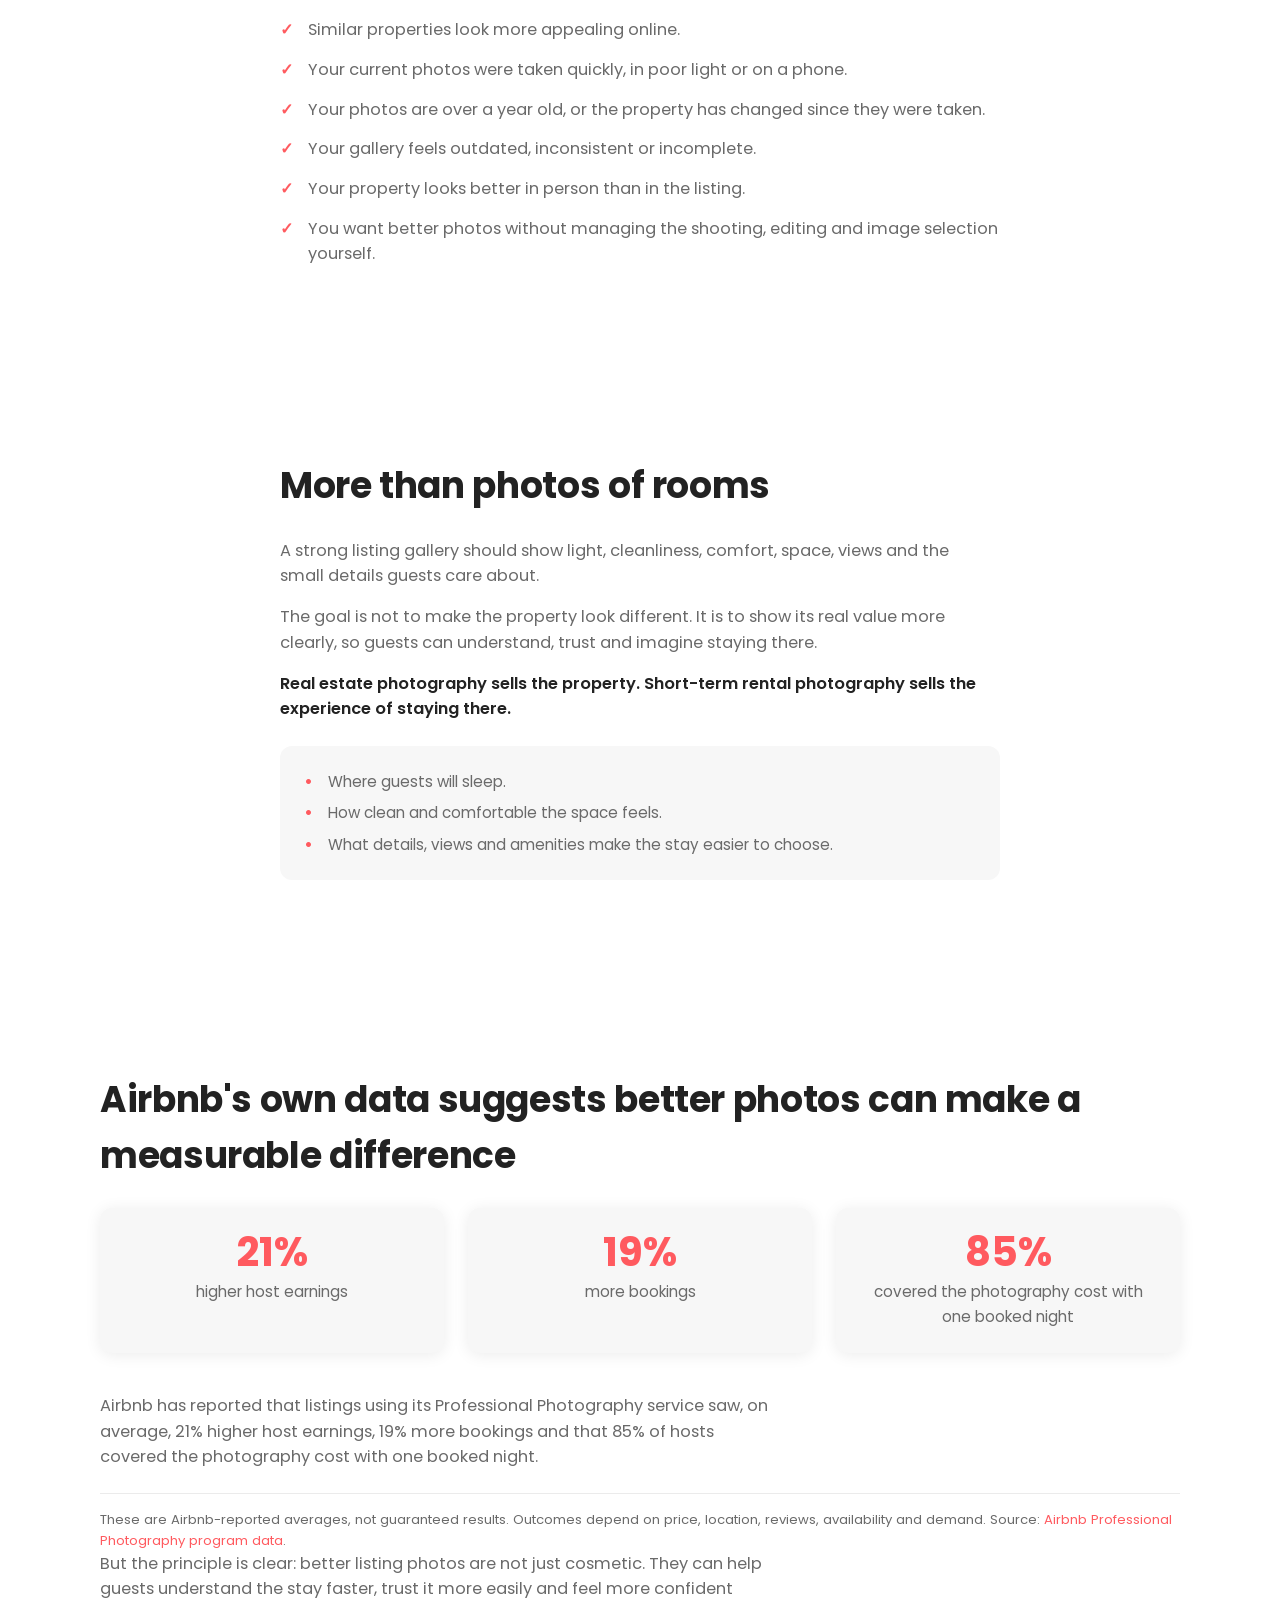
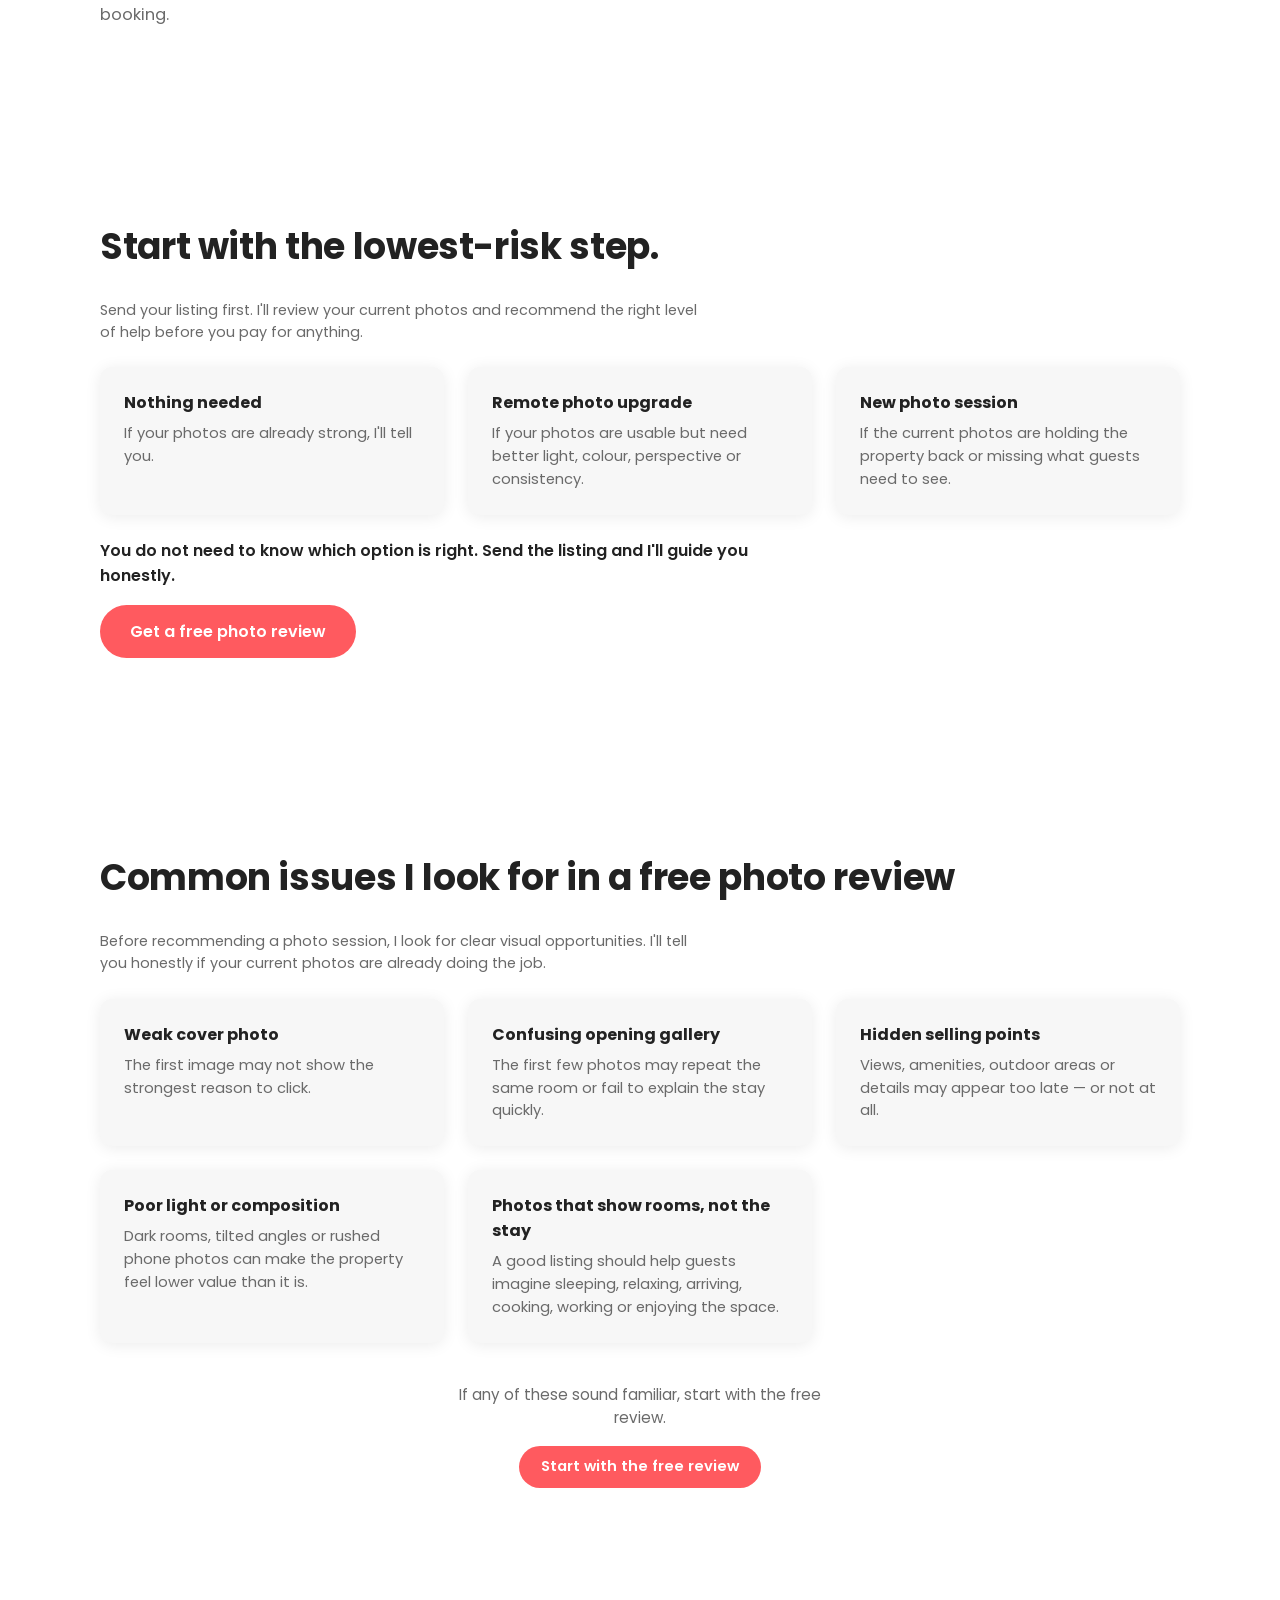
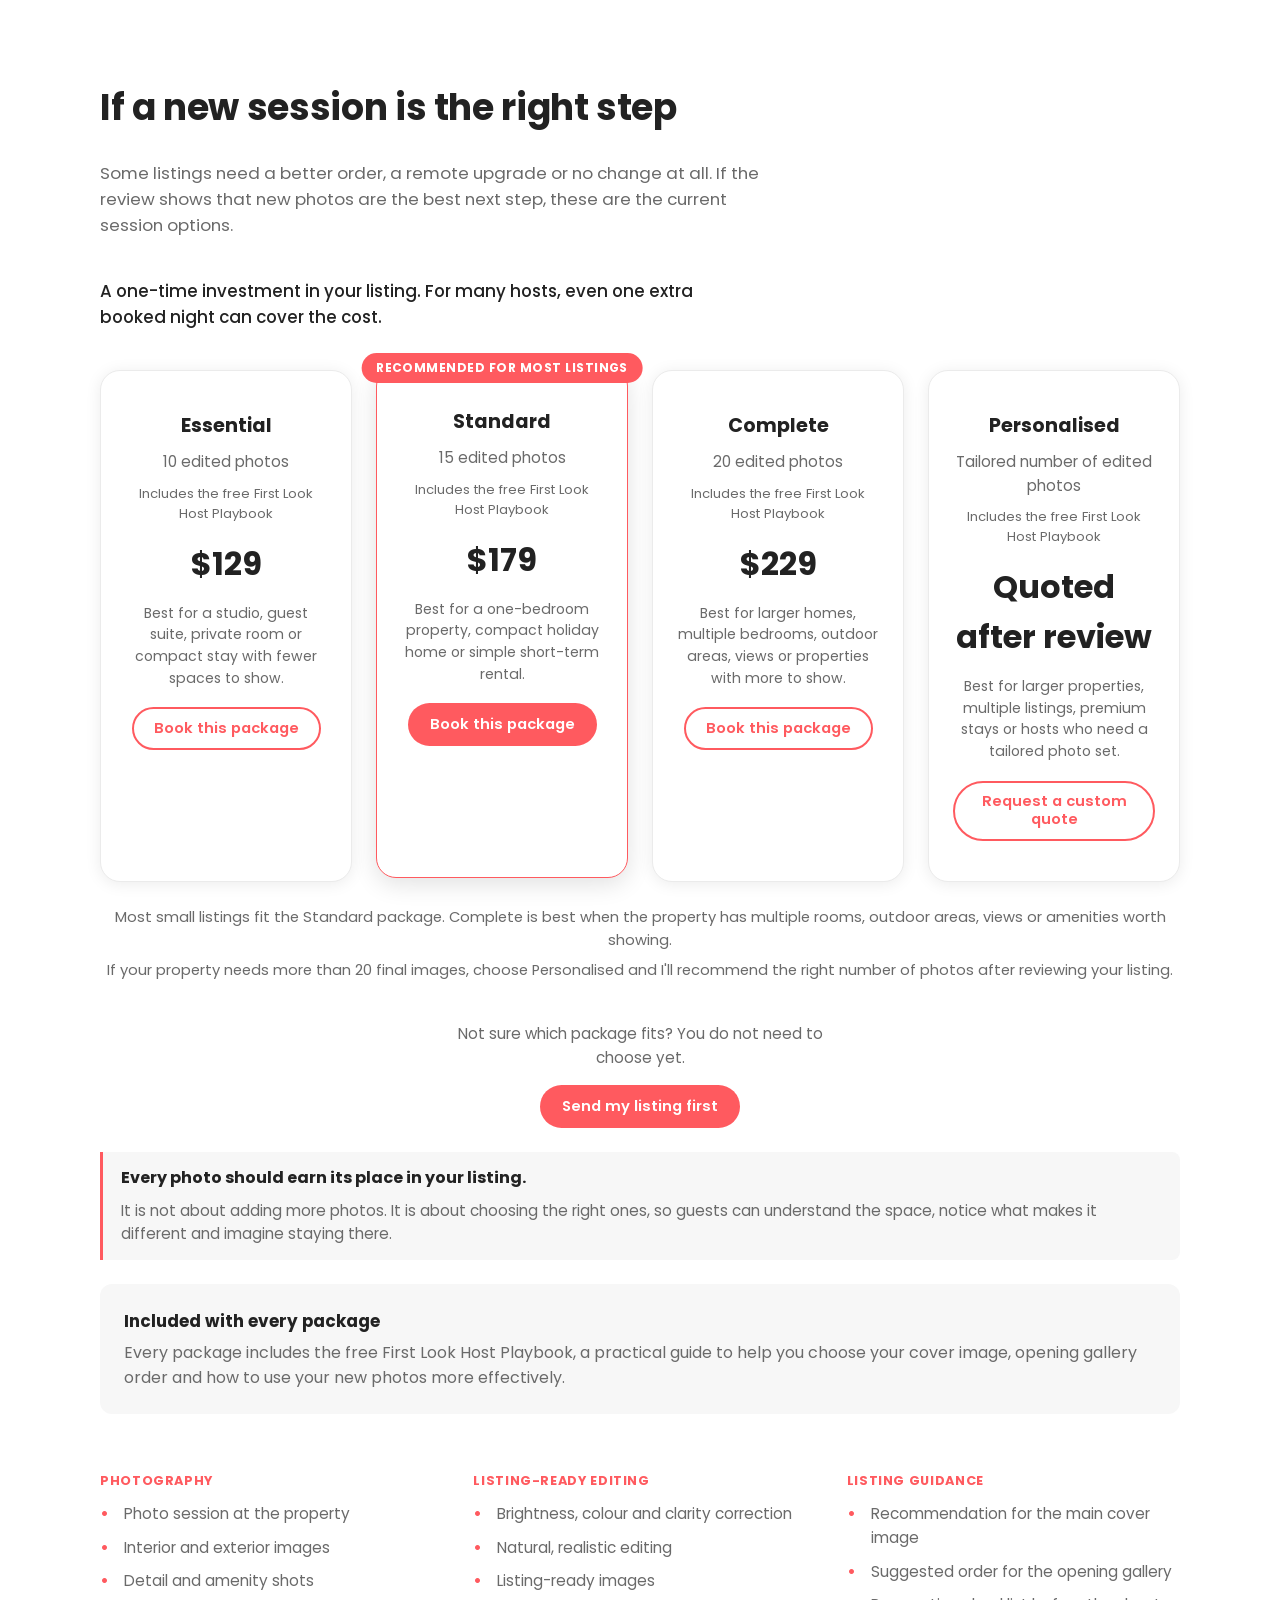
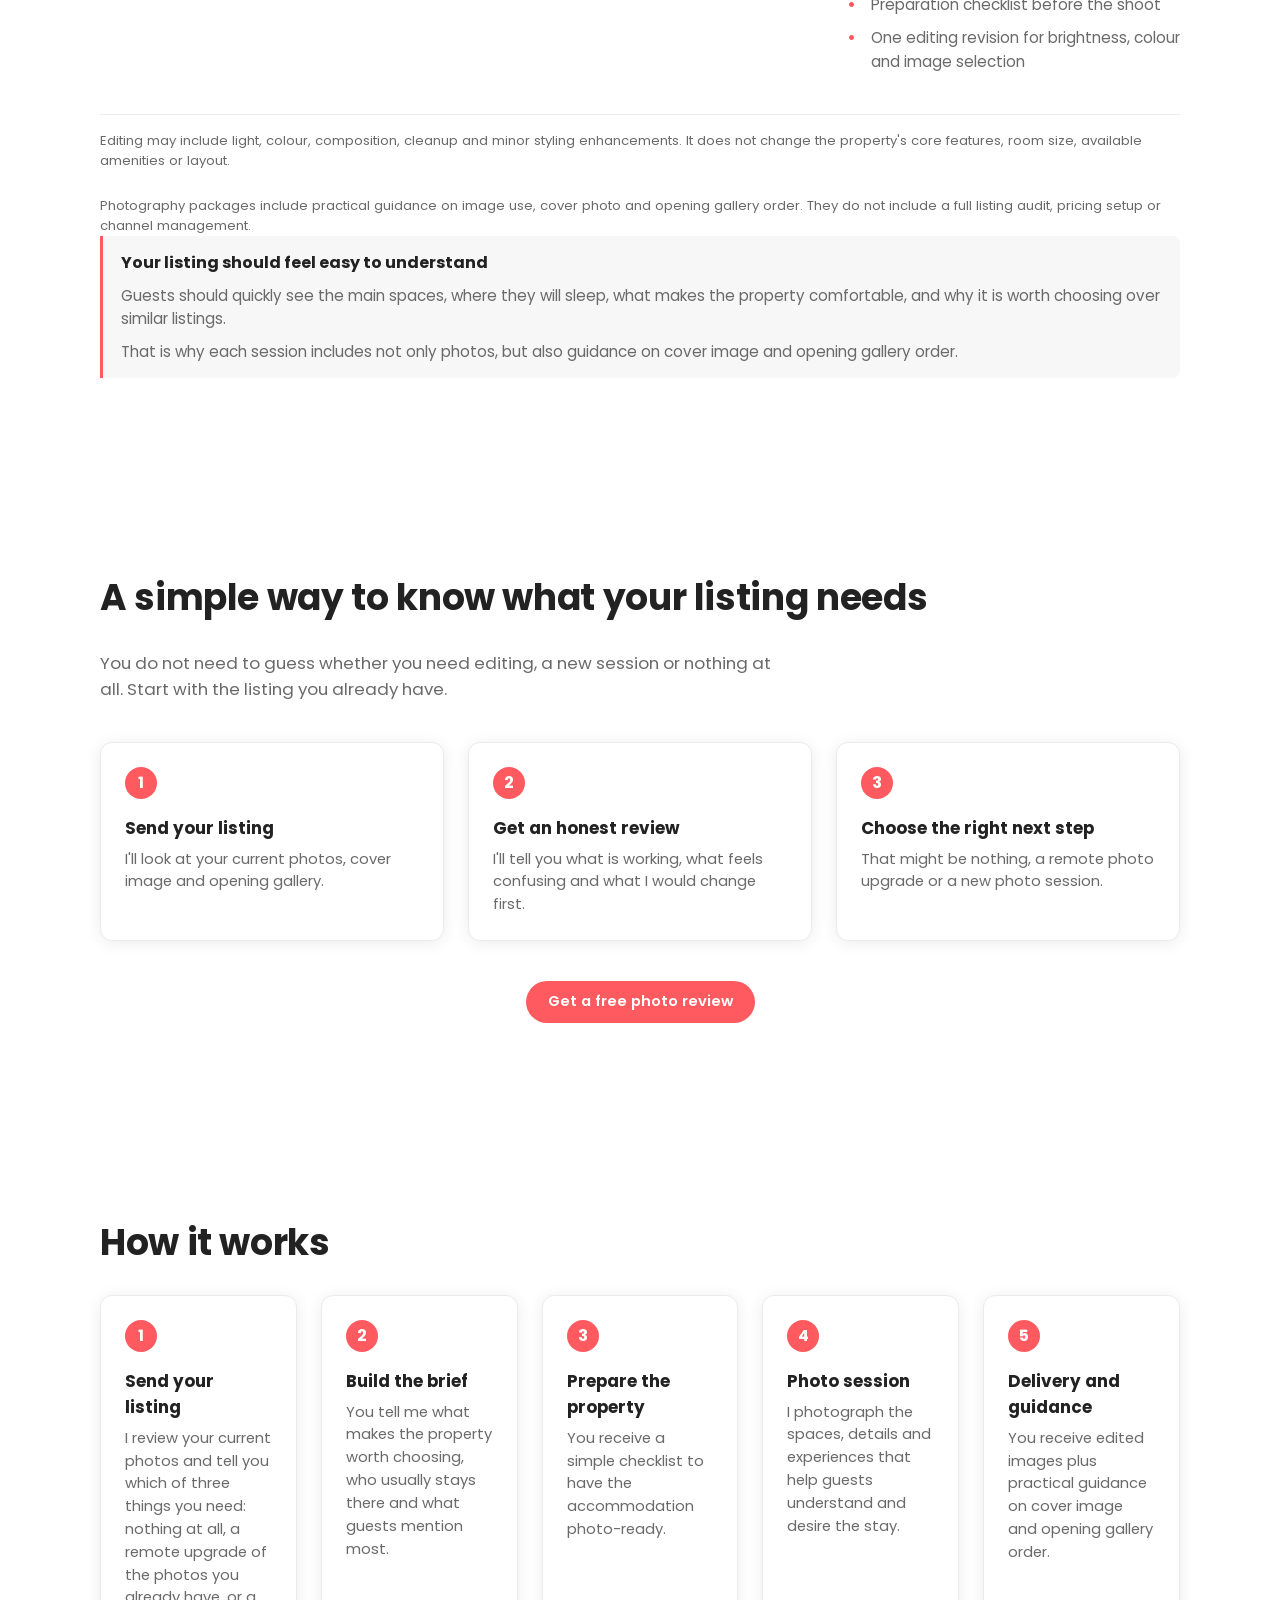
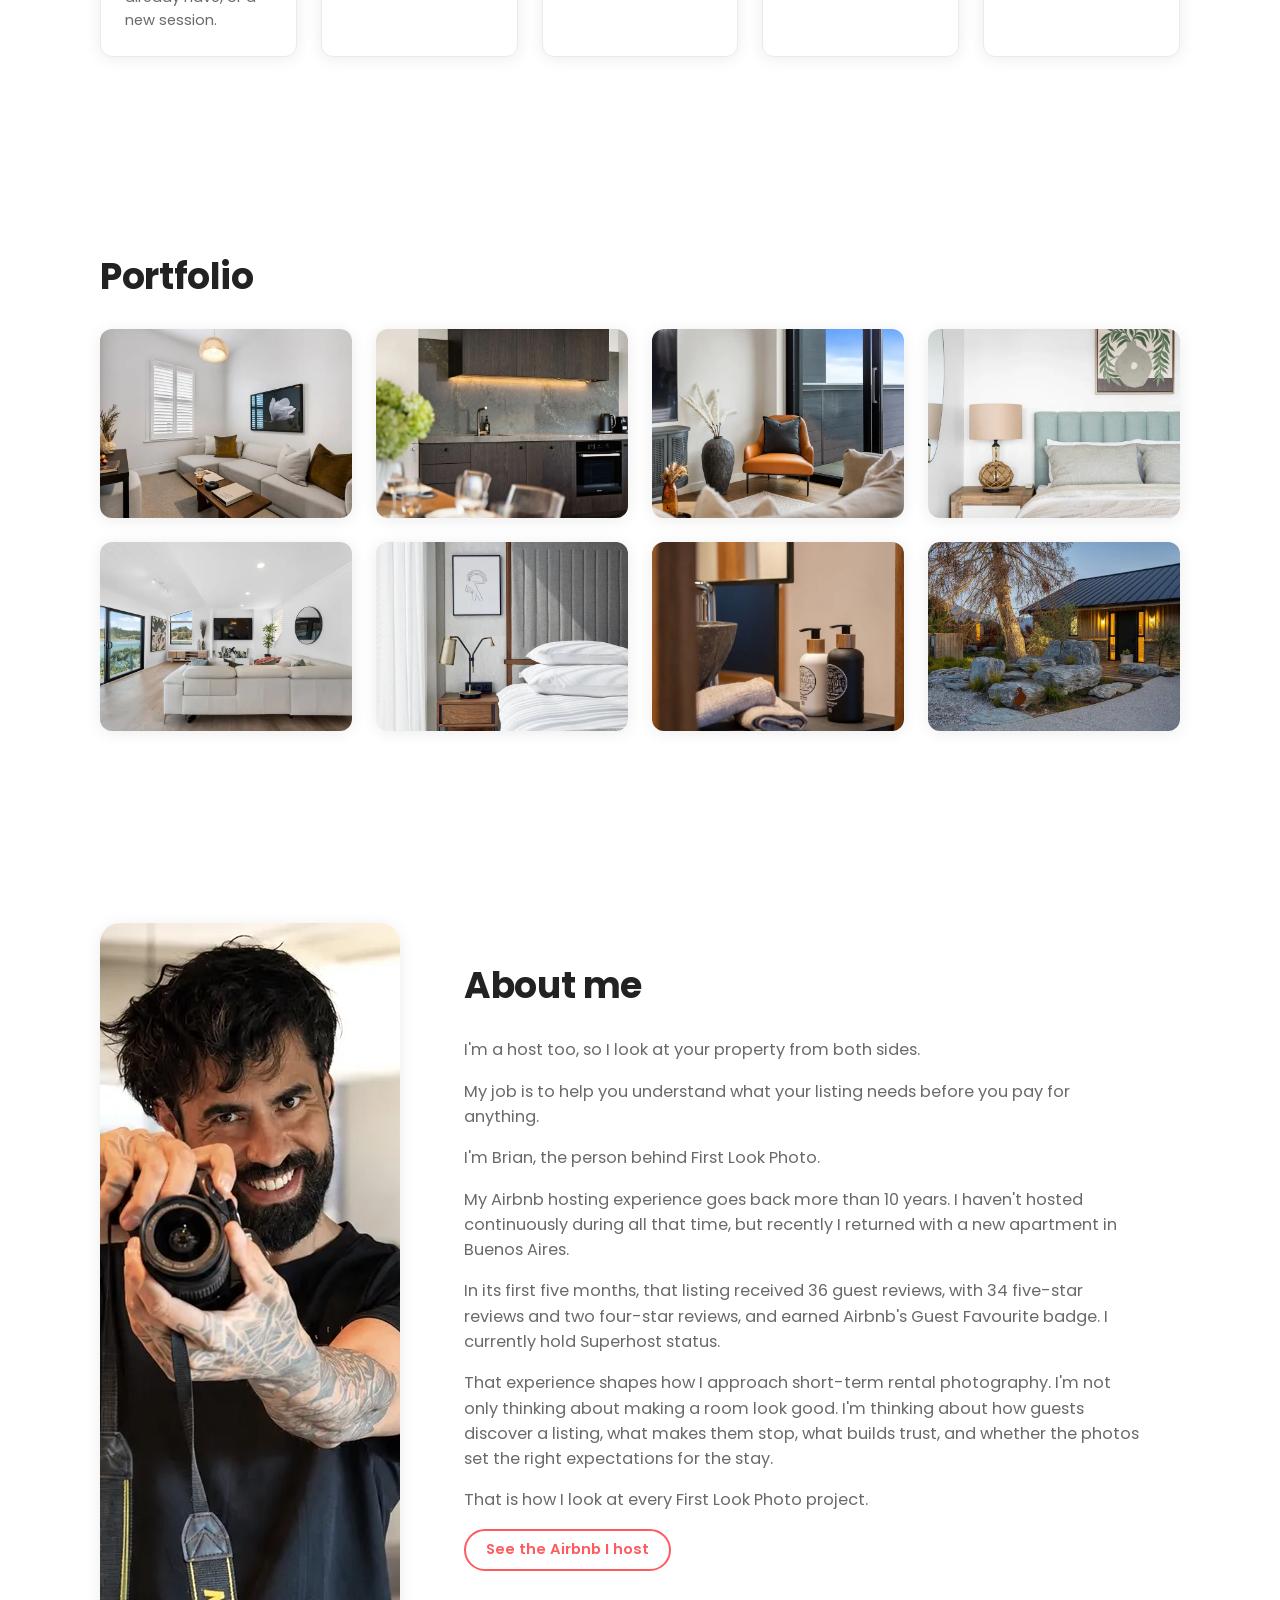
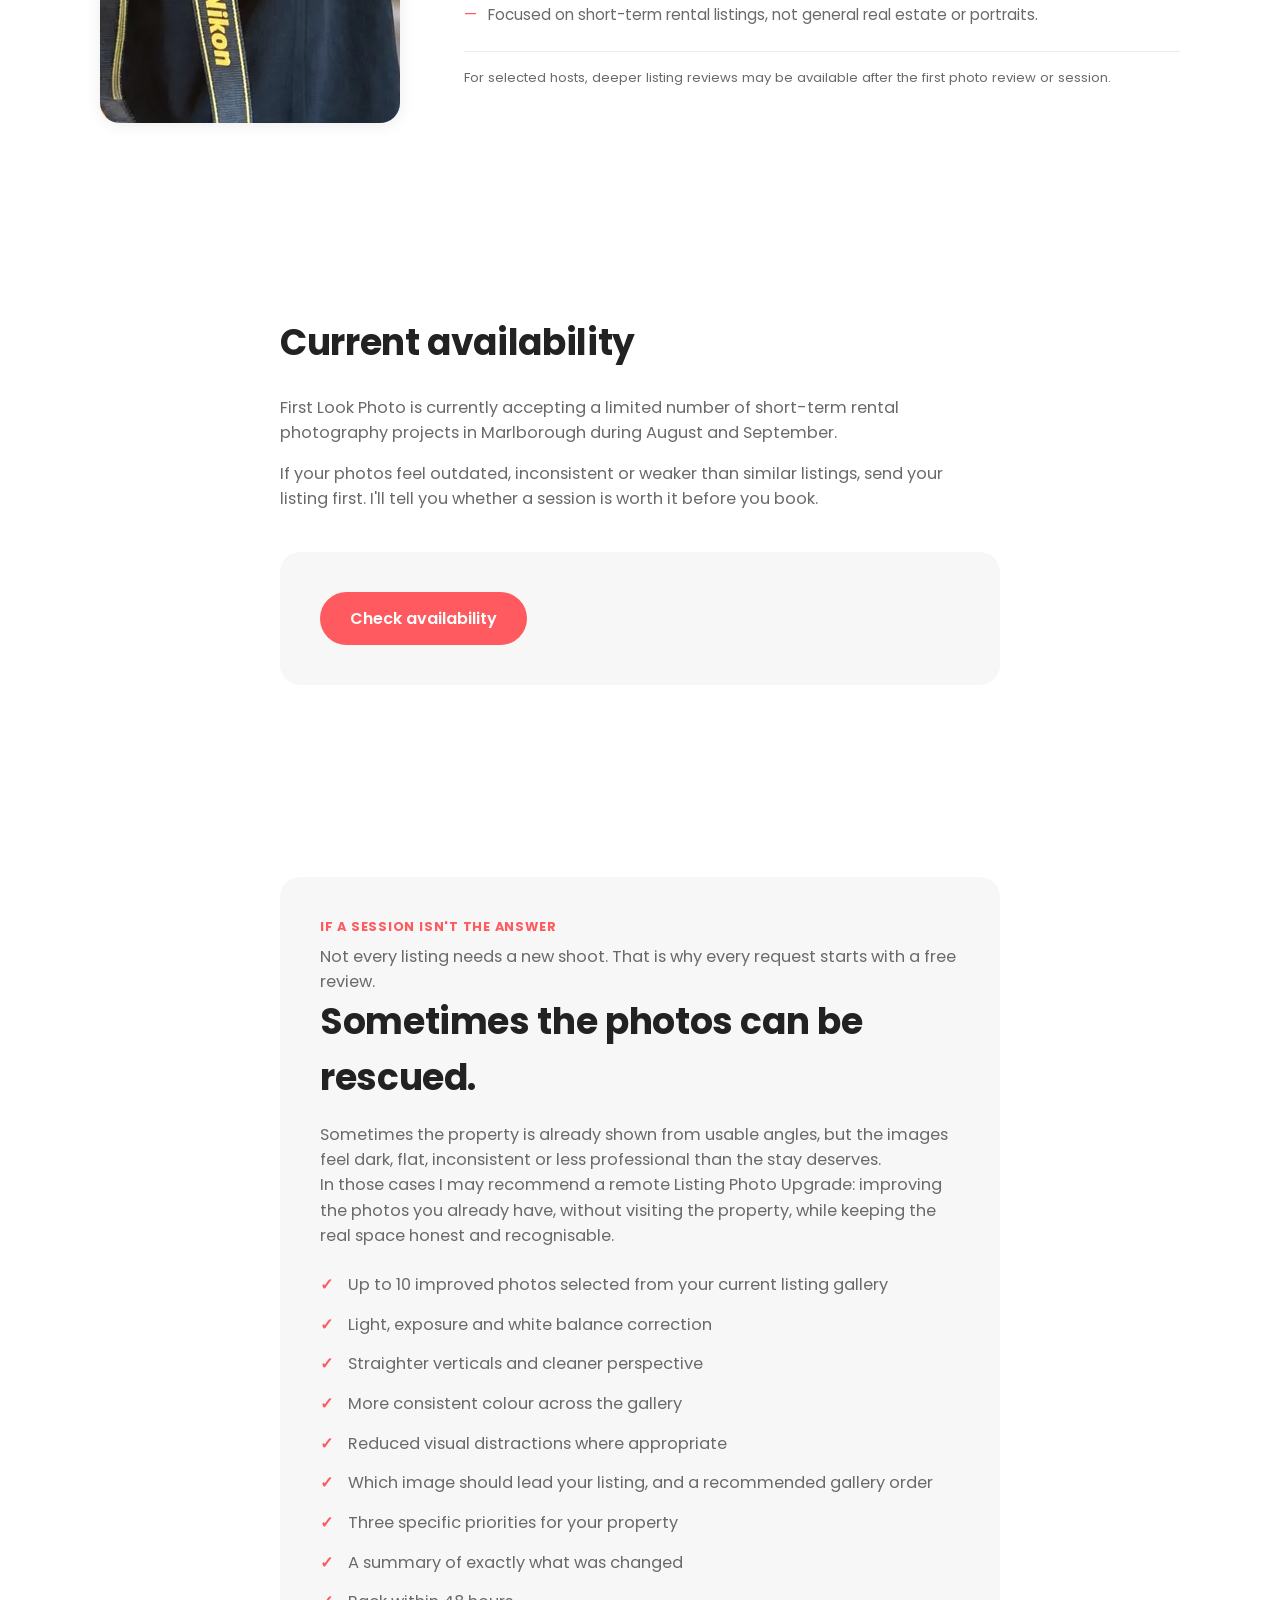
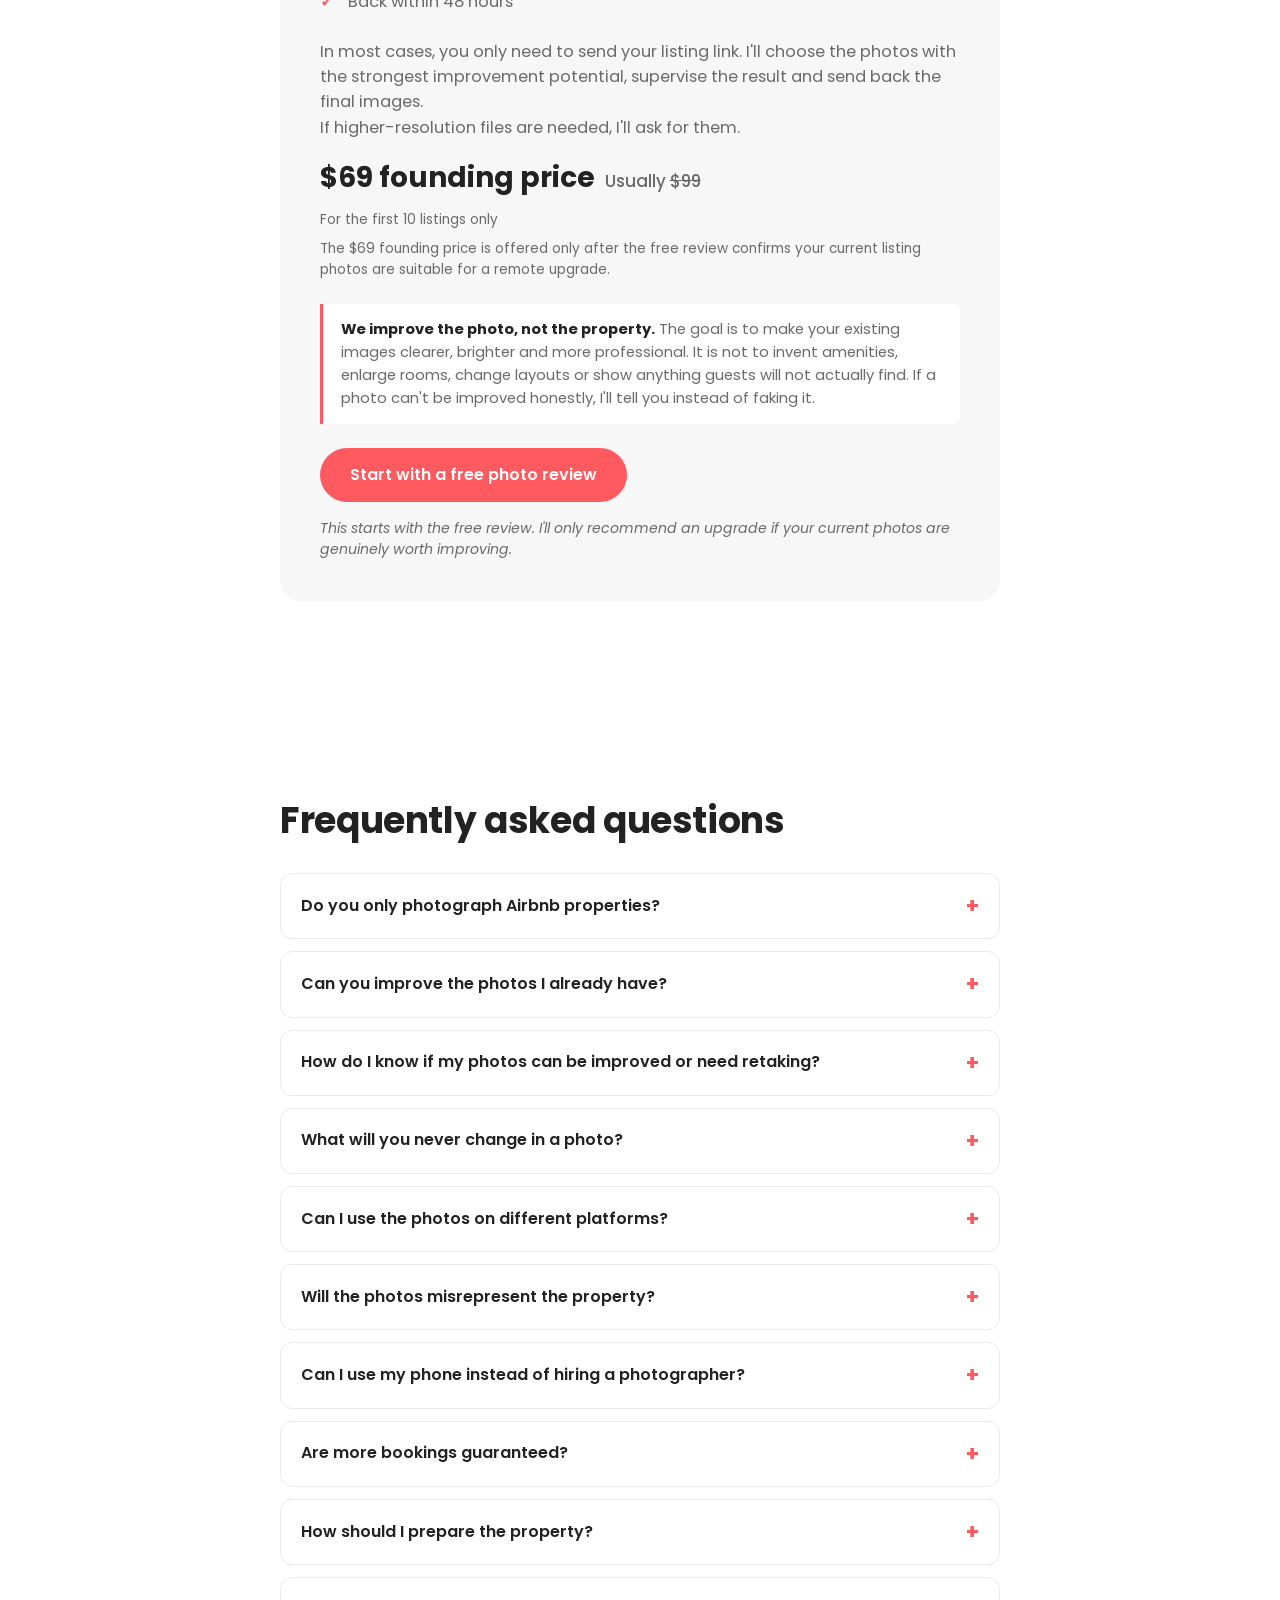
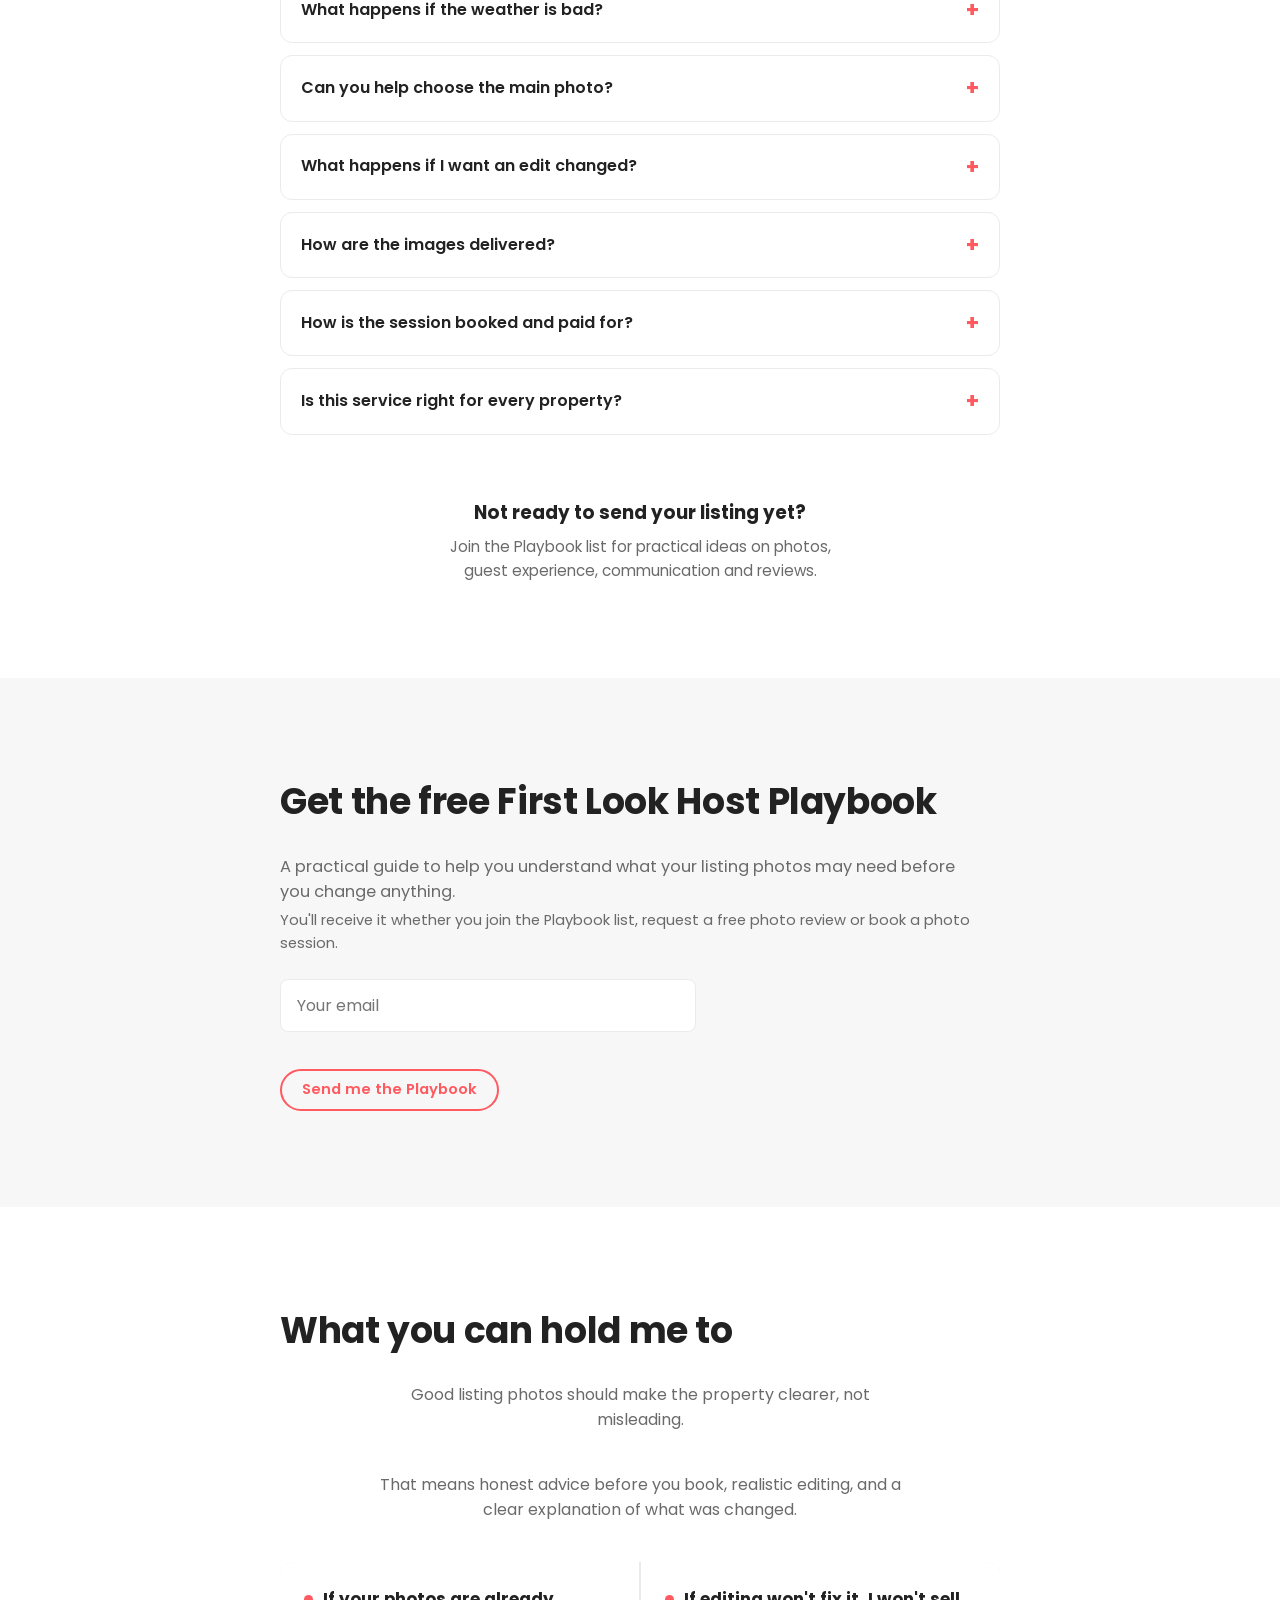
==== commit aa3385c3: "Trim portfolio section to a curated 8-photo set Reduces from 20 photos (8 shown by default on mobile" ====
--- a/index.html
+++ b/index.html
@@ -549,28 +549,15 @@
   <div class="container">
     <h2 class="section__title">Portfolio</h2>
     <div class="portfolio-grid">
-      <div class="portfolio-item portfolio-item--mobile-first"><picture><source srcset="images/portfolio-01.webp" type="image/webp"><img src="images/portfolio-01.jpg" alt="Modern lakeside cabin exterior at dusk, with warm interior lighting and a stone-based deck" width="800" height="600" loading="lazy" decoding="async"></picture></div>
-      <div class="portfolio-item portfolio-item--mobile-first"><picture><source srcset="images/portfolio-02.webp" type="image/webp"><img src="images/portfolio-02.jpg" alt="Bedroom with a bay window overlooking the lake and mountains, styled with a knit throw and folded towels" width="800" height="600" loading="lazy" decoding="async"></picture></div>
-      <div class="portfolio-item portfolio-item--mobile-first"><picture><source srcset="images/portfolio-03.webp" type="image/webp"><img src="images/portfolio-03.jpg" alt="Bright living room featuring framed botanical artwork above a light grey sectional" width="800" height="600" loading="lazy" decoding="async"></picture></div>
-      <div class="portfolio-item portfolio-item--mobile-first"><picture><source srcset="images/portfolio-04.webp" type="image/webp"><img src="images/portfolio-04.jpg" alt="Kitchen counter with dark cabinetry, stone splashback and under-cabinet lighting" width="800" height="600" loading="lazy" decoding="async"></picture></div>
-      <div class="portfolio-item"><picture><source srcset="images/portfolio-05.webp" type="image/webp"><img src="images/portfolio-05.jpg" alt="Living room with a wood burner, leather ottoman and layered textures around the fireplace" width="800" height="600" loading="lazy" decoding="async"></picture></div>
-      <div class="portfolio-item"><picture><source srcset="images/portfolio-06.webp" type="image/webp"><img src="images/portfolio-06.jpg" alt="Dining table set for two with lake and mountain views through floor-to-ceiling windows" width="800" height="600" loading="lazy" decoding="async"></picture></div>
-      <div class="portfolio-item"><picture><source srcset="images/portfolio-07.webp" type="image/webp"><img src="images/portfolio-07.jpg" alt="Bedroom with sage green bedding, tall windows and an ensuite bathroom" width="800" height="600" loading="lazy" decoding="async"></picture></div>
-      <div class="portfolio-item portfolio-item--mobile-first"><picture><source srcset="images/portfolio-08.webp" type="image/webp"><img src="images/portfolio-08.jpg" alt="Bathroom with a freestanding black tub, brass fixtures and a walk-in shower" width="800" height="600" loading="lazy" decoding="async"></picture></div>
+      <div class="portfolio-item"><picture><source srcset="images/portfolio-03.webp" type="image/webp"><img src="images/portfolio-03.jpg" alt="Bright living room featuring framed botanical artwork above a light grey sectional" width="800" height="600" loading="lazy" decoding="async"></picture></div>
+      <div class="portfolio-item"><picture><source srcset="images/portfolio-04.webp" type="image/webp"><img src="images/portfolio-04.jpg" alt="Kitchen counter with dark cabinetry, stone splashback and under-cabinet lighting" width="800" height="600" loading="lazy" decoding="async"></picture></div>
       <div class="portfolio-item"><picture><source srcset="images/portfolio-09.webp" type="image/webp"><img src="images/portfolio-09.jpg" alt="Corner reading nook with a leather armchair and dried pampas grass beside a sliding glass door" width="800" height="600" loading="lazy" decoding="async"></picture></div>
-      <div class="portfolio-item"><picture><source srcset="images/portfolio-10.webp" type="image/webp"><img src="images/portfolio-10.jpg" alt="Kitchen island framed by pendant lighting, with sea and hillside views beyond" width="800" height="600" loading="lazy" decoding="async"></picture></div>
-      <div class="portfolio-item portfolio-item--mobile-first"><picture><source srcset="images/portfolio-11.webp" type="image/webp"><img src="images/portfolio-11.jpg" alt="Headboard detail with a botanical print and woven bedside lamp" width="800" height="600" loading="lazy" decoding="async"></picture></div>
+      <div class="portfolio-item"><picture><source srcset="images/portfolio-11.webp" type="image/webp"><img src="images/portfolio-11.jpg" alt="Headboard detail with a botanical print and woven bedside lamp" width="800" height="600" loading="lazy" decoding="async"></picture></div>
       <div class="portfolio-item"><picture><source srcset="images/portfolio-12.webp" type="image/webp"><img src="images/portfolio-12.jpg" alt="Open-plan living room with floor-to-ceiling glass doors framing the sea and native bush" width="800" height="600" loading="lazy" decoding="async"></picture></div>
-      <div class="portfolio-item"><picture><source srcset="images/portfolio-13.webp" type="image/webp"><img src="images/portfolio-13.jpg" alt="Bedroom with a picture window framing the lake and mountains, dressed with folded towels" width="800" height="600" loading="lazy" decoding="async"></picture></div>
-      <div class="portfolio-item portfolio-item--mobile-first"><picture><source srcset="images/portfolio-14.webp" type="image/webp"><img src="images/portfolio-14.jpg" alt="Outdoor dining setting on a deck overlooking mountains and a lake at sunset" width="800" height="600" loading="lazy" decoding="async"></picture></div>
       <div class="portfolio-item"><picture><source srcset="images/portfolio-15.webp" type="image/webp"><img src="images/portfolio-15.jpg" alt="Bedside table with a brass lamp beneath a framed line-art print" width="800" height="600" loading="lazy" decoding="async"></picture></div>
-      <div class="portfolio-item"><picture><source srcset="images/portfolio-16.webp" type="image/webp"><img src="images/portfolio-16.jpg" alt="Corner bedroom with tall windows, wood flooring and a fringed throw" width="800" height="600" loading="lazy" decoding="async"></picture></div>
       <div class="portfolio-item"><picture><source srcset="images/portfolio-17.webp" type="image/webp"><img src="images/portfolio-17.jpg" alt="Bathroom vanity detail with stone basin, folded towels and eco-friendly amenities" width="800" height="600" loading="lazy" decoding="async"></picture></div>
       <div class="portfolio-item"><picture><source srcset="images/portfolio-18.webp" type="image/webp"><img src="images/portfolio-18.jpg" alt="Modern home exterior at dusk, framed by native landscaping and a boulder garden" width="800" height="600" loading="lazy" decoding="async"></picture></div>
-      <div class="portfolio-item"><picture><source srcset="images/portfolio-19.webp" type="image/webp"><img src="images/portfolio-19.jpg" alt="Living room armchair with a green throw, looking out to mountain and lake views" width="800" height="600" loading="lazy" decoding="async"></picture></div>
-      <div class="portfolio-item portfolio-item--mobile-first"><picture><source srcset="images/portfolio-20.webp" type="image/webp"><img src="images/portfolio-20.jpg" alt="Outdoor hot tub on a deck with sweeping lake and mountain views" width="800" height="600" loading="lazy" decoding="async"></picture></div>
-    </div>
-    <button type="button" class="btn btn--outline btn--sm portfolio-reveal" data-portfolio-reveal>See more portfolio photos</button>
+    </div>
   </div>
 </section>
 
--- a/css/styles.css
+++ b/css/styles.css
@@ -866,18 +866,6 @@
 }
 .portfolio-item img { width: 100%; height: 100%; object-fit: cover; }
 
-.portfolio-reveal { display: none; }
-@media (max-width: 699px) {
-  .portfolio-item { display: none; }
-  .portfolio-item--mobile-first { display: block; }
-  .portfolio-grid--expanded .portfolio-item { display: block; }
-  .portfolio-reveal {
-    display: flex;
-    width: fit-content;
-    margin: var(--space-3) auto 0;
-  }
-}
-
 /* ---------- About (section 11) ---------- */
 .about__inner {
   display: flex;
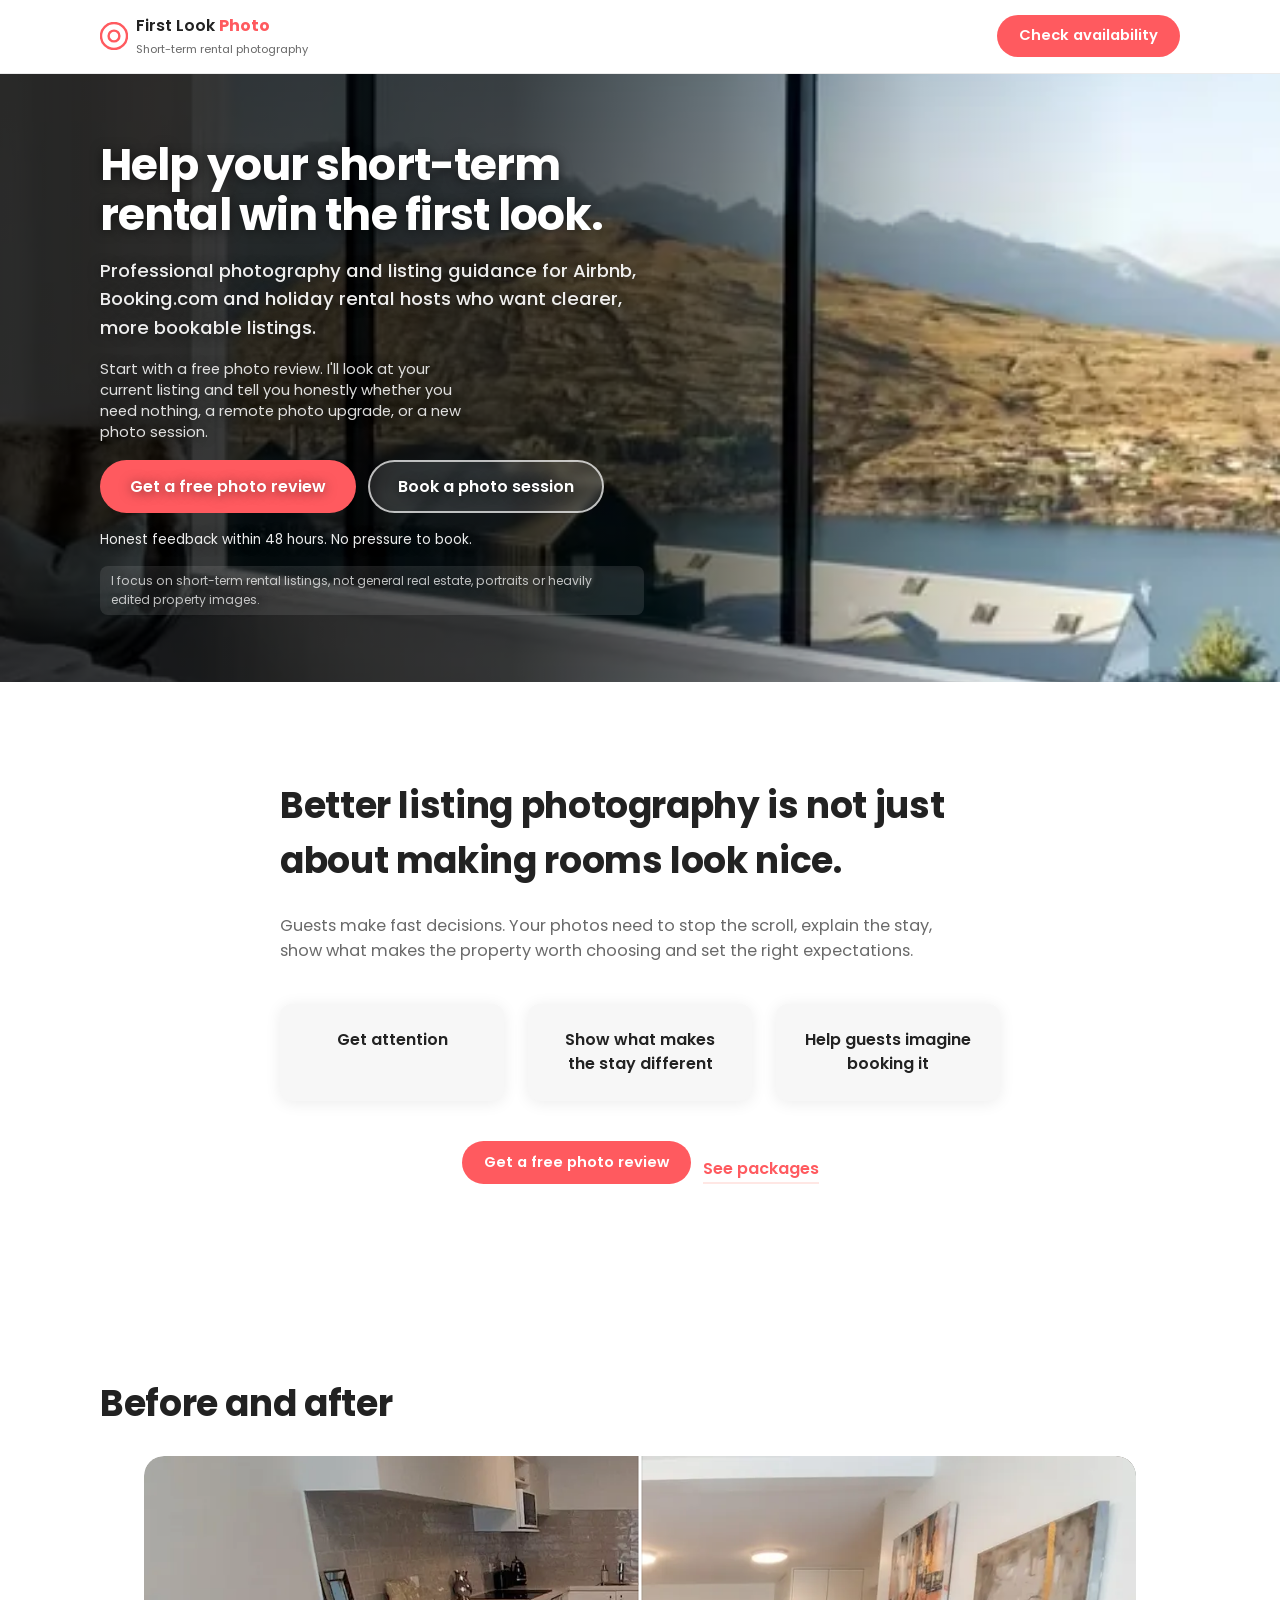
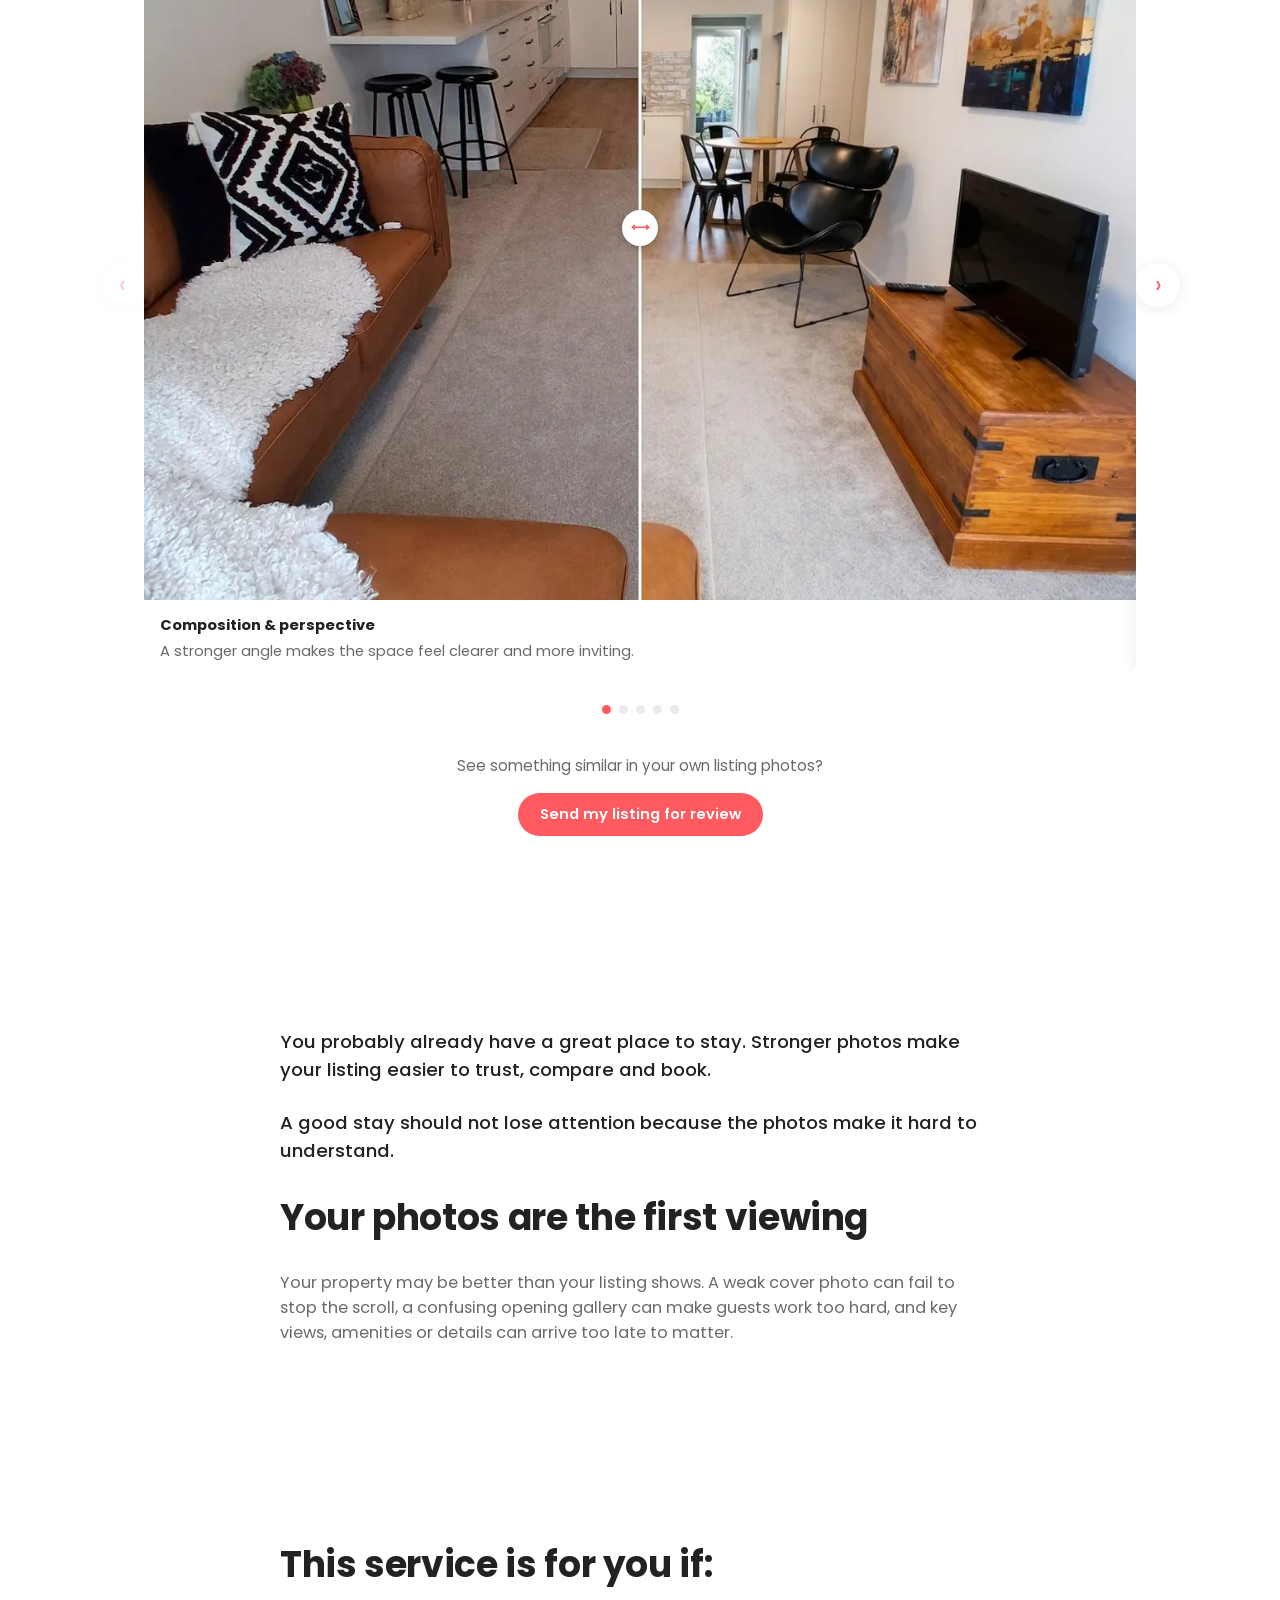
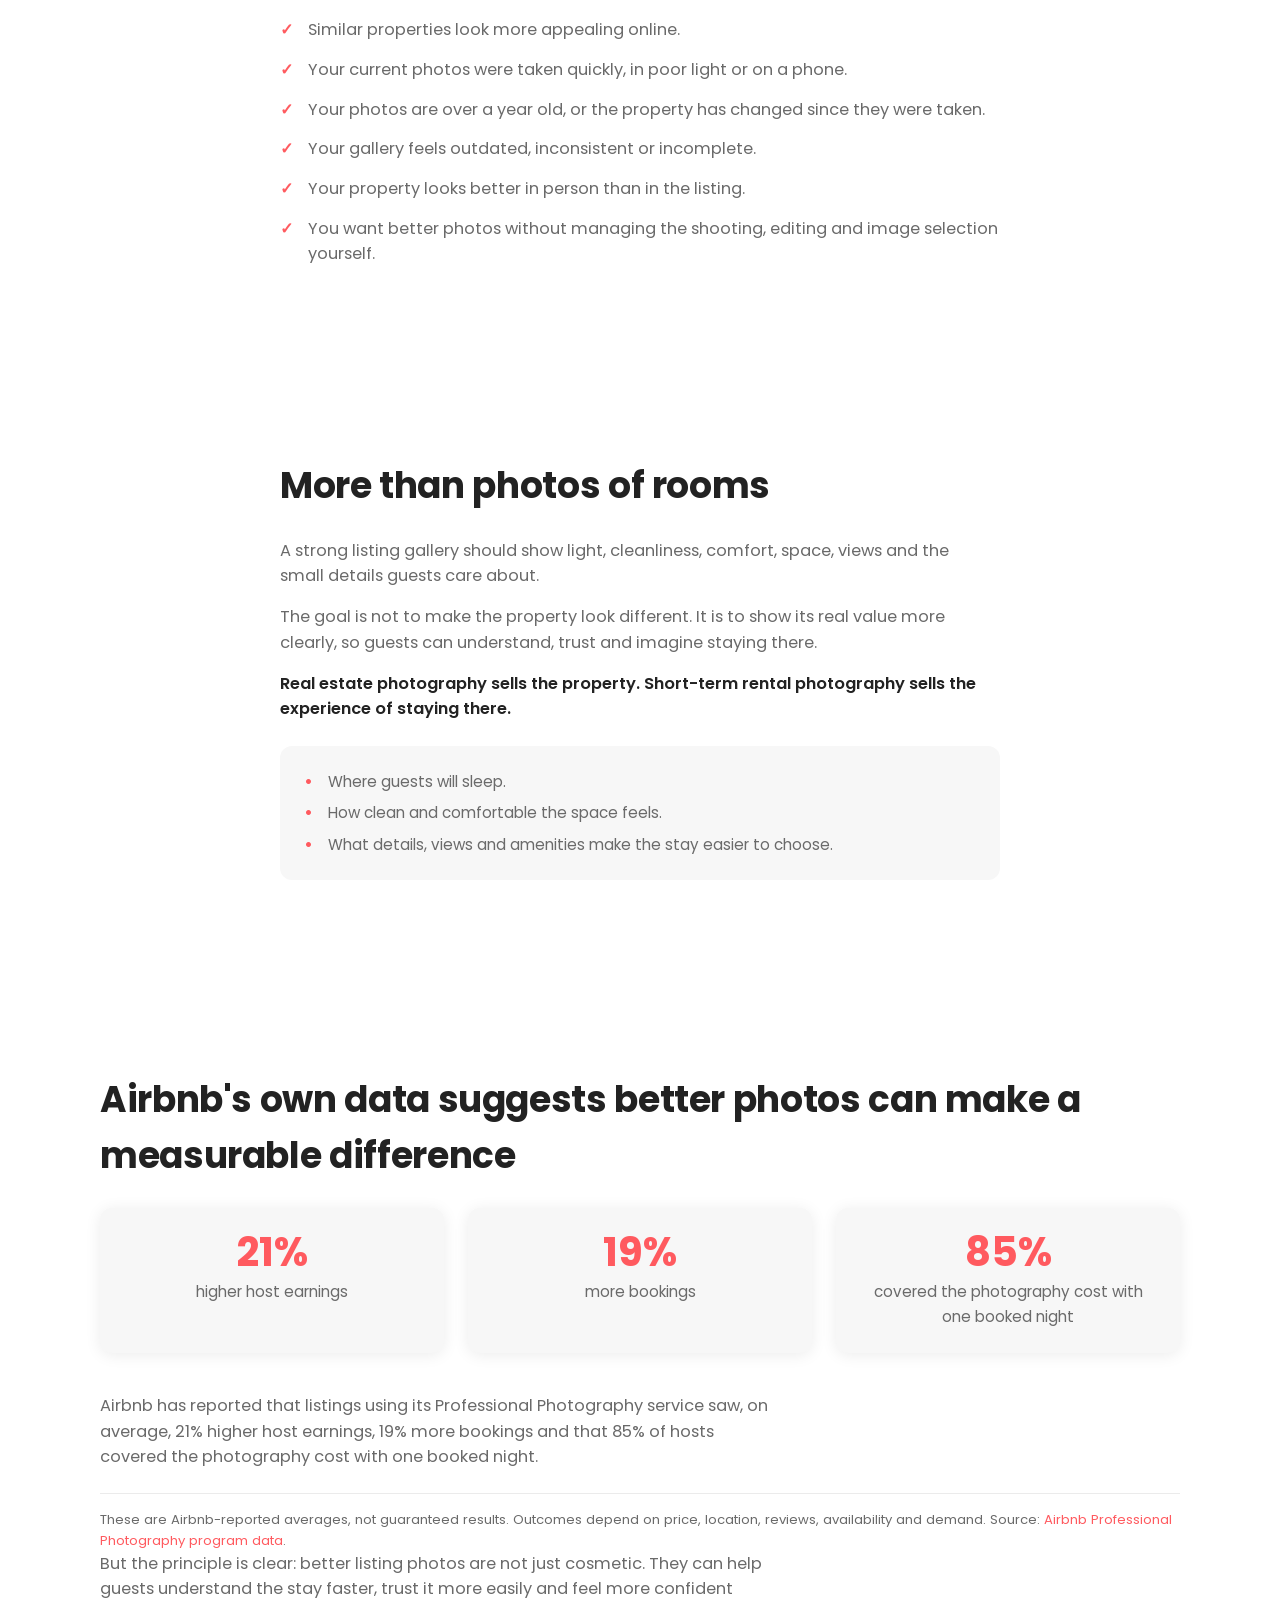
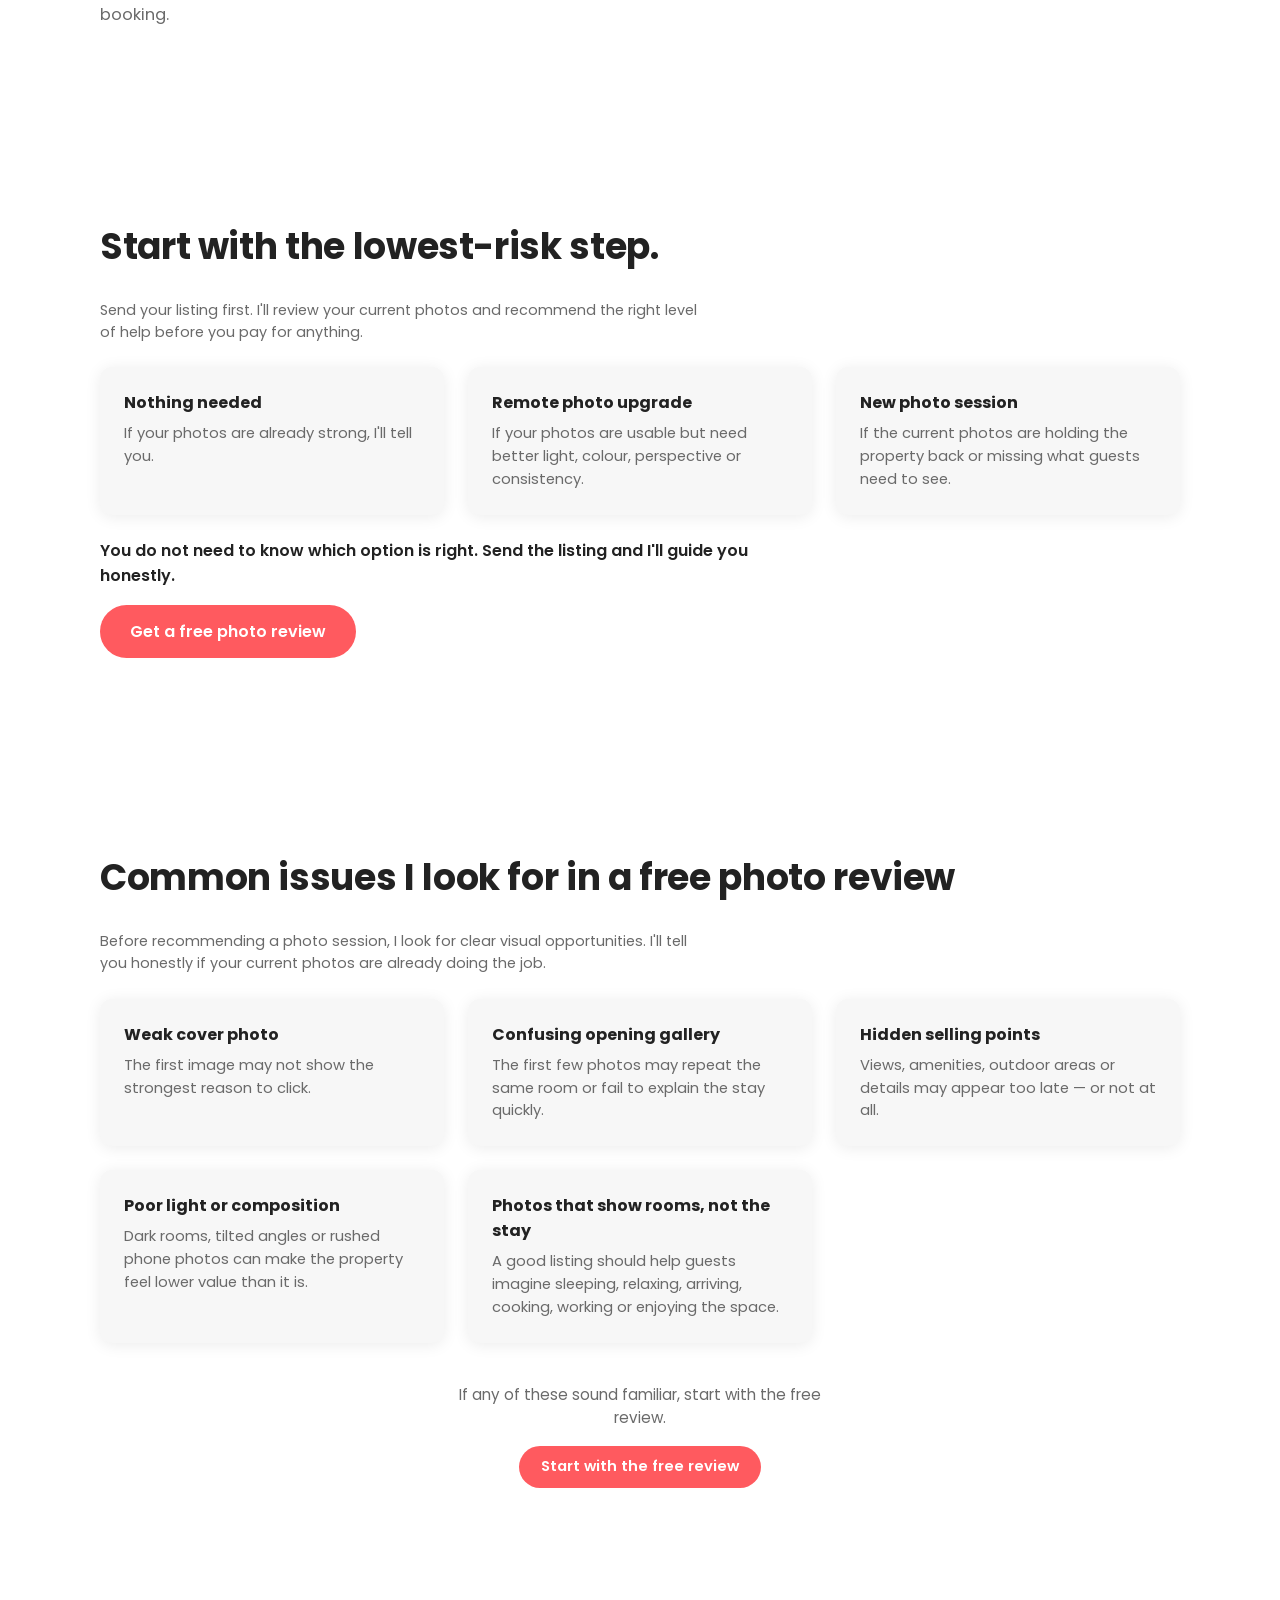
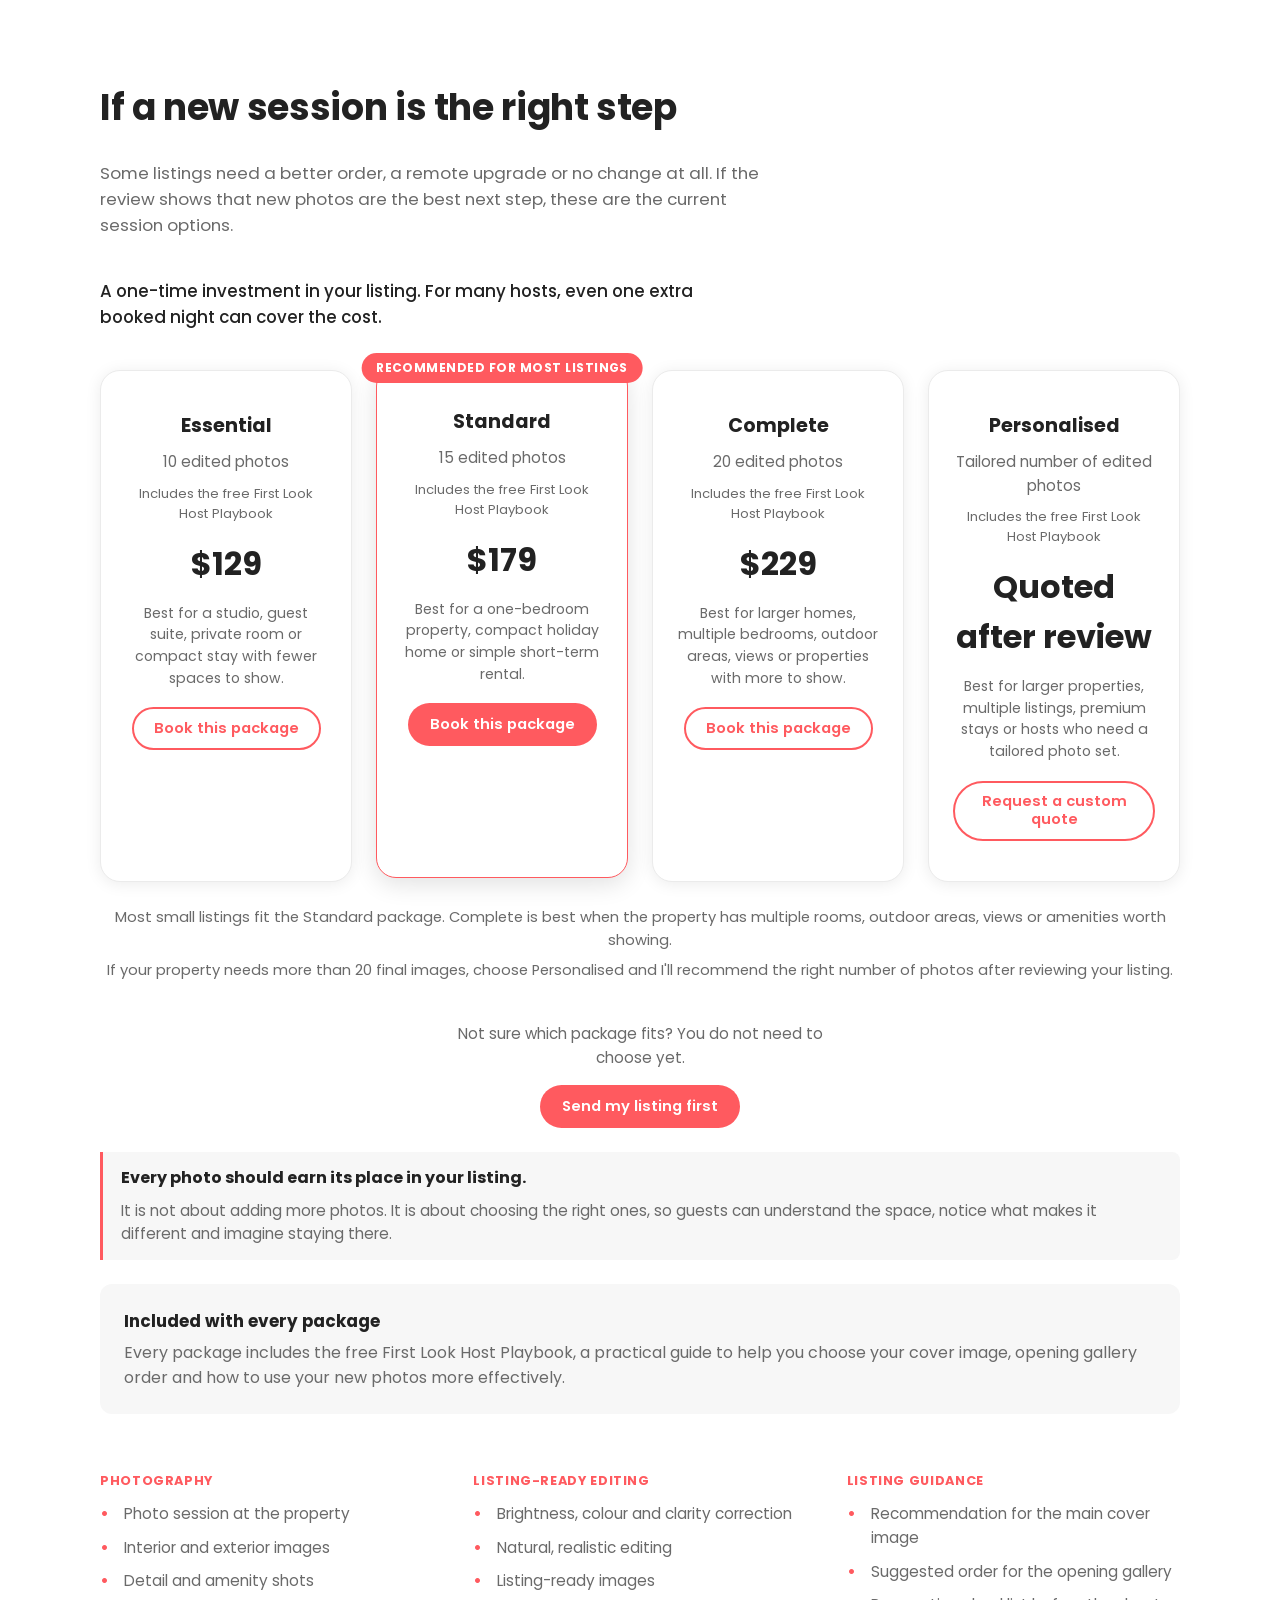
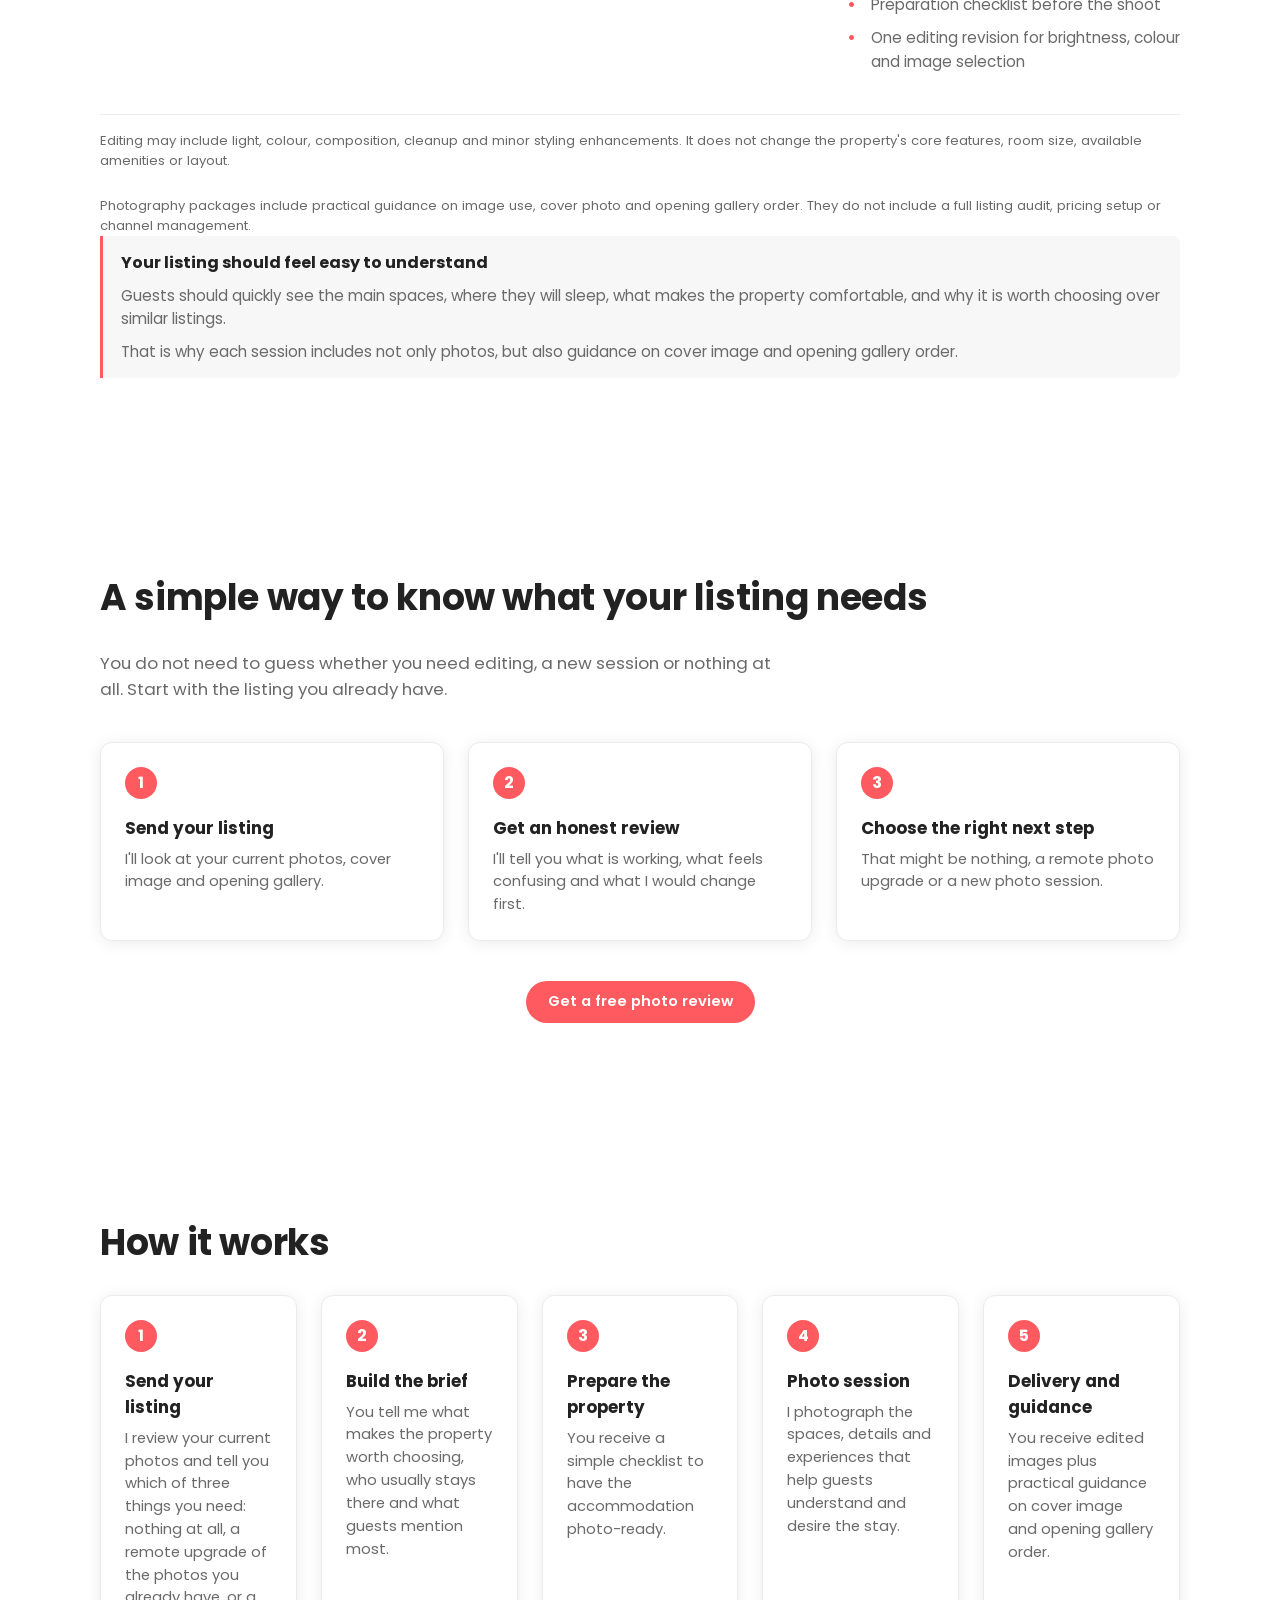
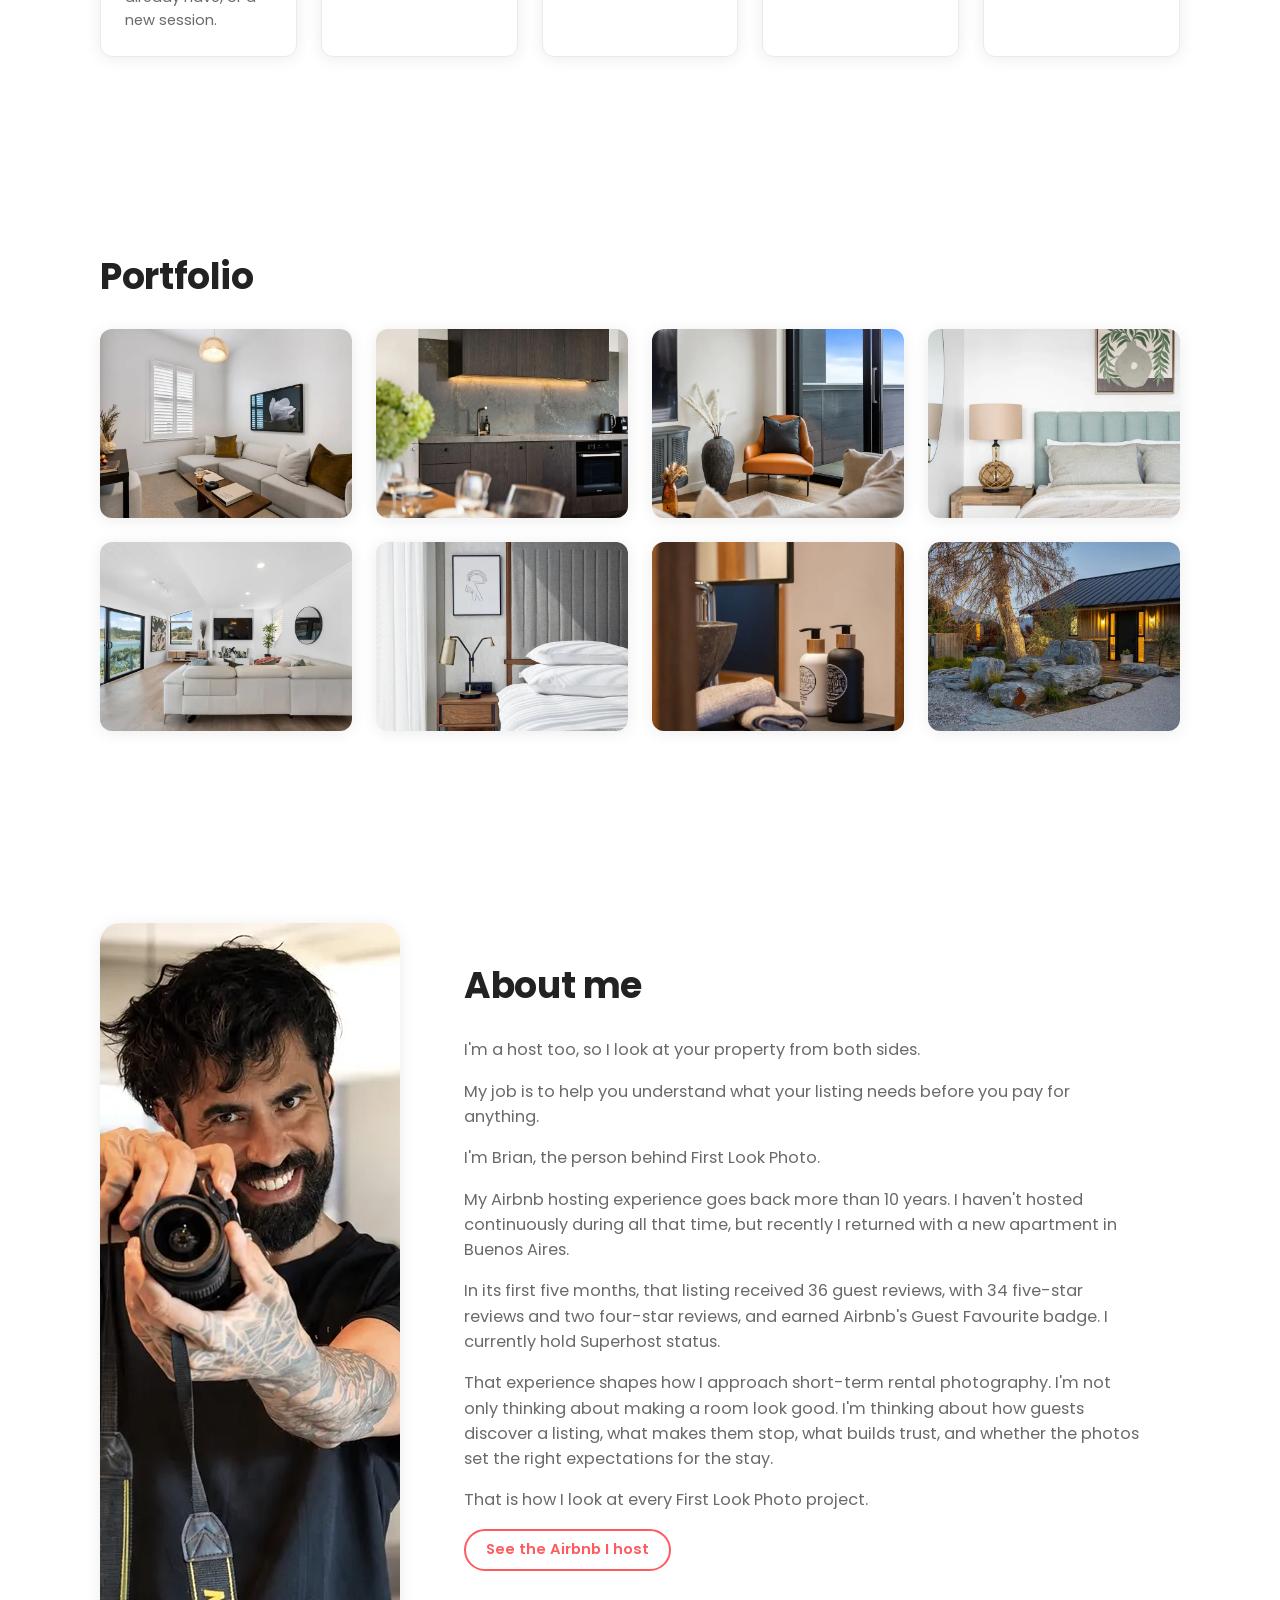
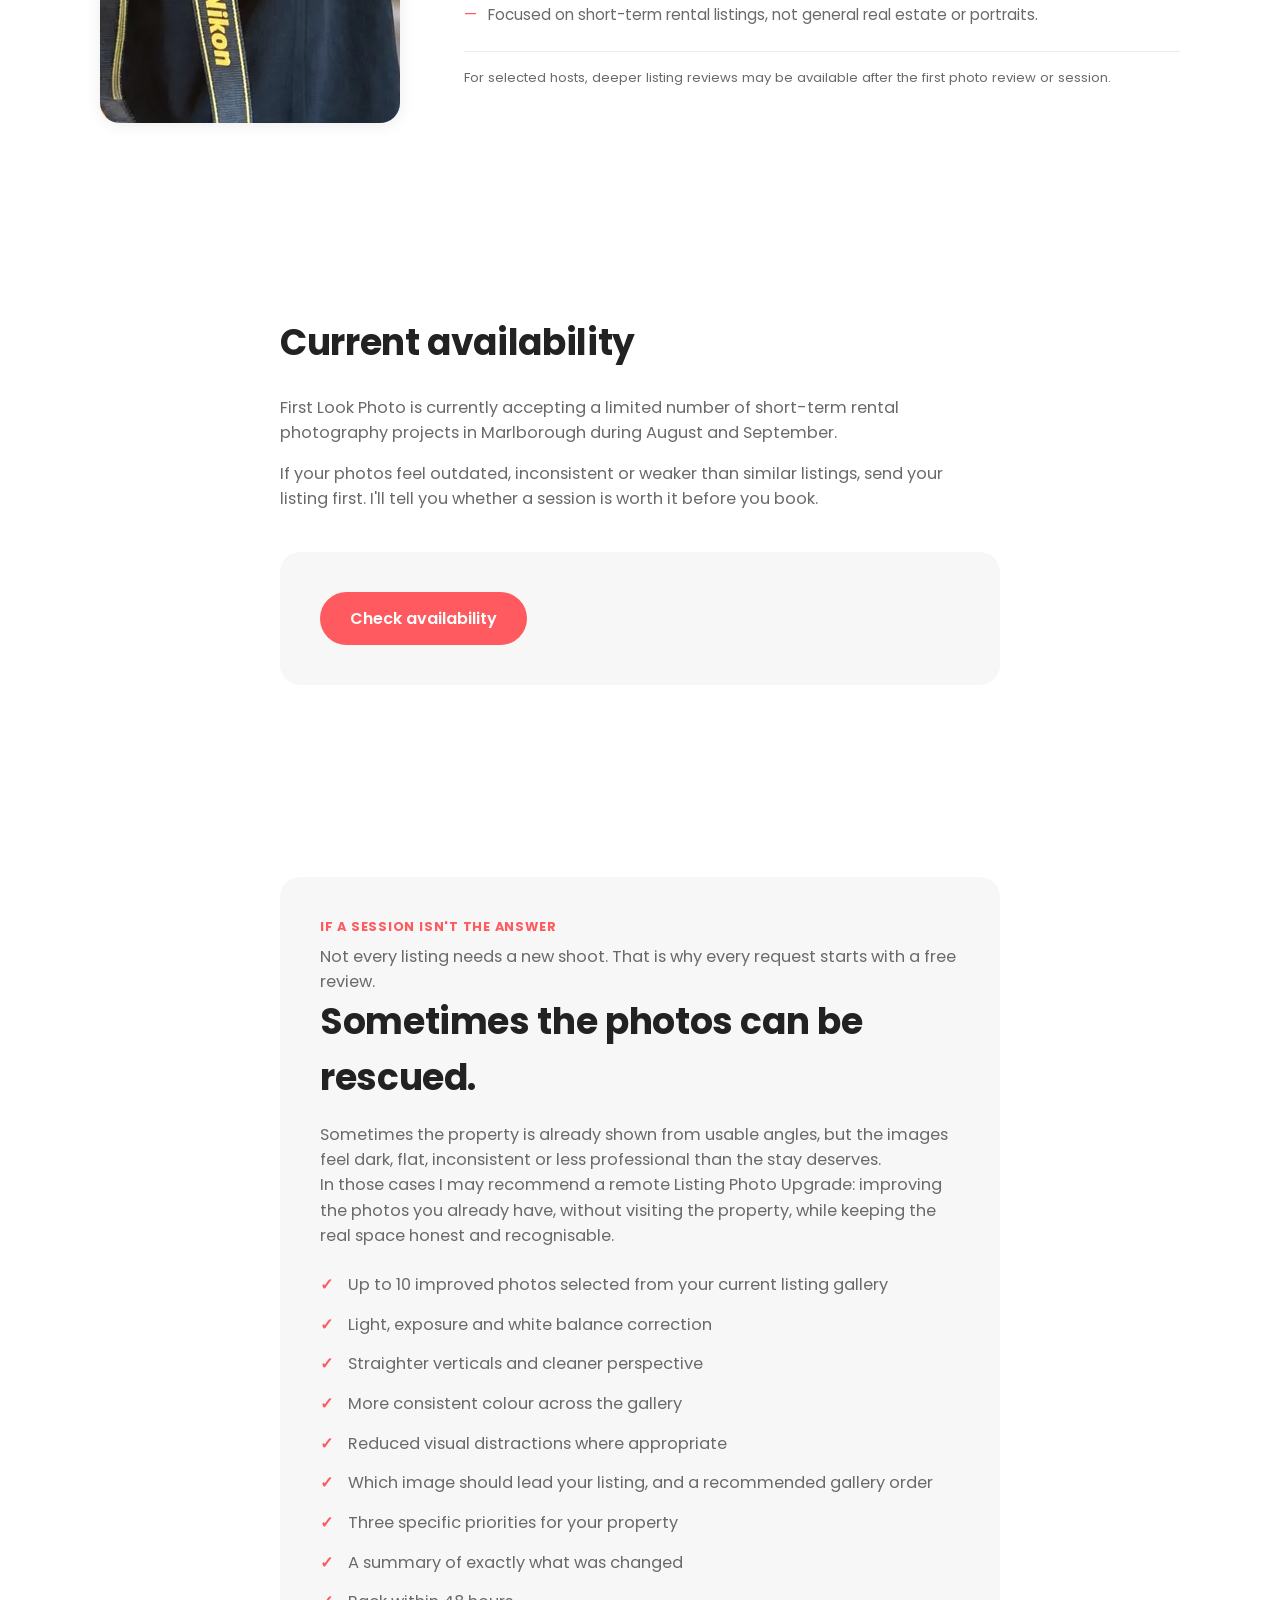
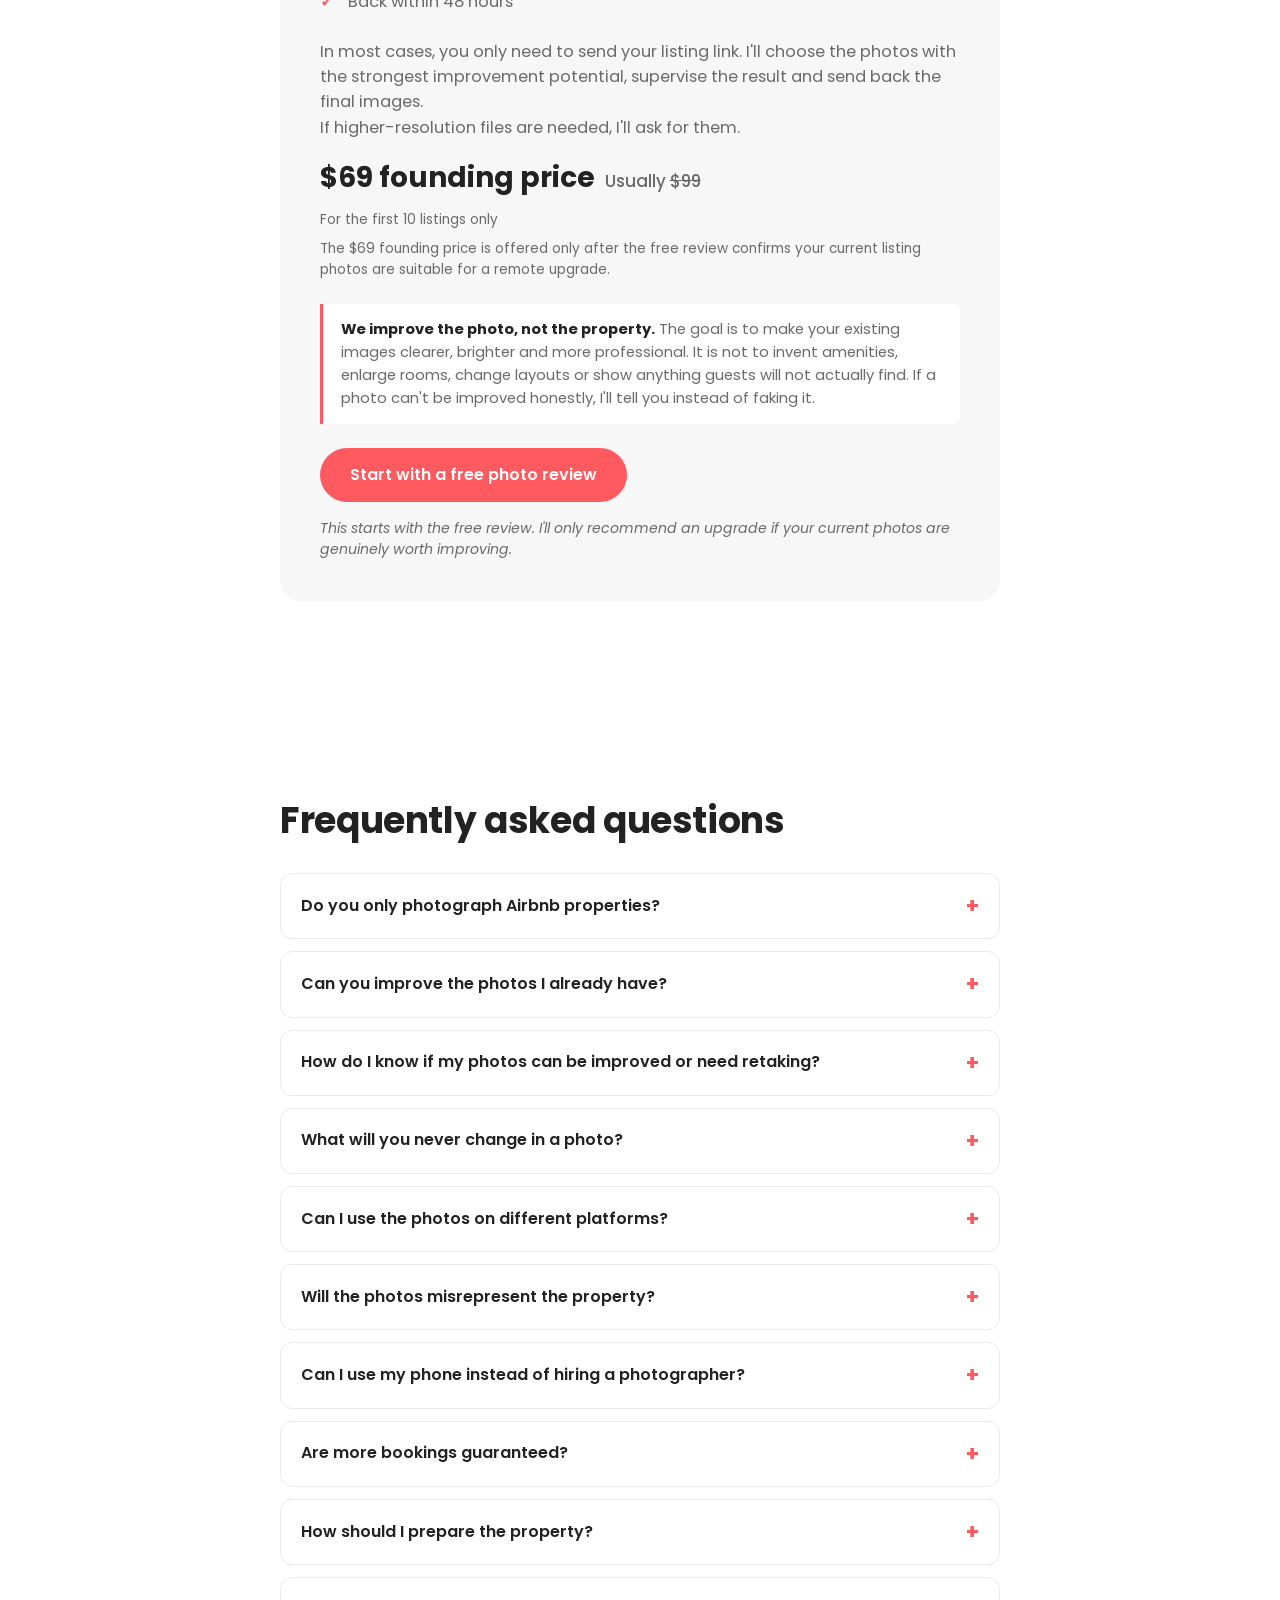
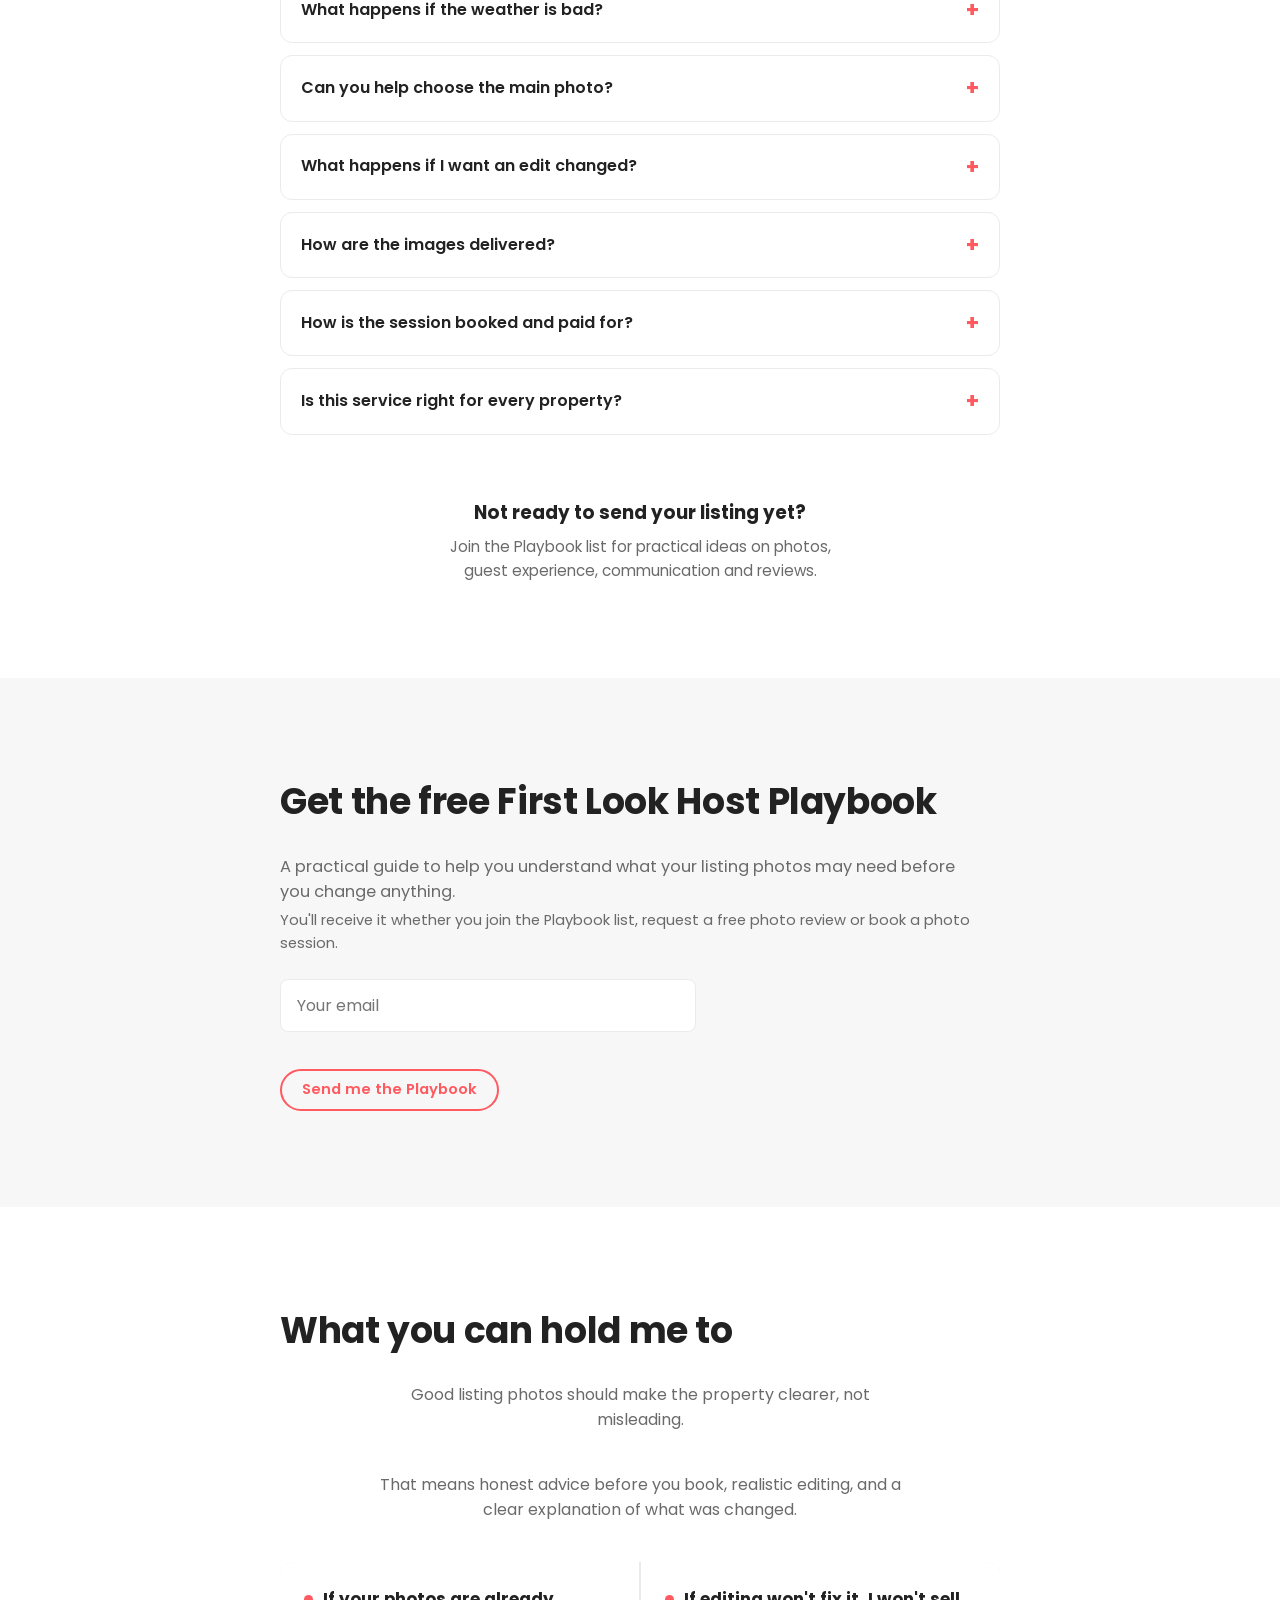
==== commit d5c66c4b: "Add fifth before/after comparison to the carousel Bedroom: wide shot giving equal weight to empty fl" ====
--- a/index.html
+++ b/index.html
@@ -201,6 +201,25 @@
             </figure>
           </div>
 
+          <div class="ba-slide">
+            <figure class="ba-compare" data-ba-compare data-ba-start="50">
+              <div class="ba-frame">
+                <div class="ba-image ba-image--before">
+                  <span class="ba-tag">Before</span>
+                  <picture><source srcset="images/before-7.webp" type="image/webp"><img src="images/before-7.jpg" alt="Bedroom before: a wide shot giving equal weight to empty floor space and the view outside" width="1200" height="900" loading="lazy" decoding="async"></picture>
+                </div>
+                <div class="ba-image ba-image--after">
+                  <span class="ba-tag">After</span>
+                  <picture><source srcset="images/after-7.webp" type="image/webp"><img src="images/after-7.jpg" alt="Bedroom after: a tighter composition centred on the bed and its layered textures" width="1200" height="900" loading="lazy" decoding="async"></picture>
+                </div>
+                <button type="button" class="ba-handle" aria-label="Drag to compare before and after" role="slider" aria-valuemin="0" aria-valuemax="100" aria-valuenow="50" tabindex="0">
+                  <span class="ba-handle__icon">⟷</span>
+                </button>
+              </div>
+              <figcaption class="ba-caption"><strong>Composition &amp; framing</strong>A tighter crop puts the bed and its layered textures at the centre, instead of empty floor and the view outside.</figcaption>
+            </figure>
+          </div>
+
         </div>
       </div>
 
@@ -212,6 +231,7 @@
         <button type="button" class="ba-carousel__dot" role="tab" aria-selected="false" aria-label="Show comparison 2"></button>
         <button type="button" class="ba-carousel__dot" role="tab" aria-selected="false" aria-label="Show comparison 3"></button>
         <button type="button" class="ba-carousel__dot" role="tab" aria-selected="false" aria-label="Show comparison 4"></button>
+        <button type="button" class="ba-carousel__dot" role="tab" aria-selected="false" aria-label="Show comparison 5"></button>
       </div>
     </div>
 
